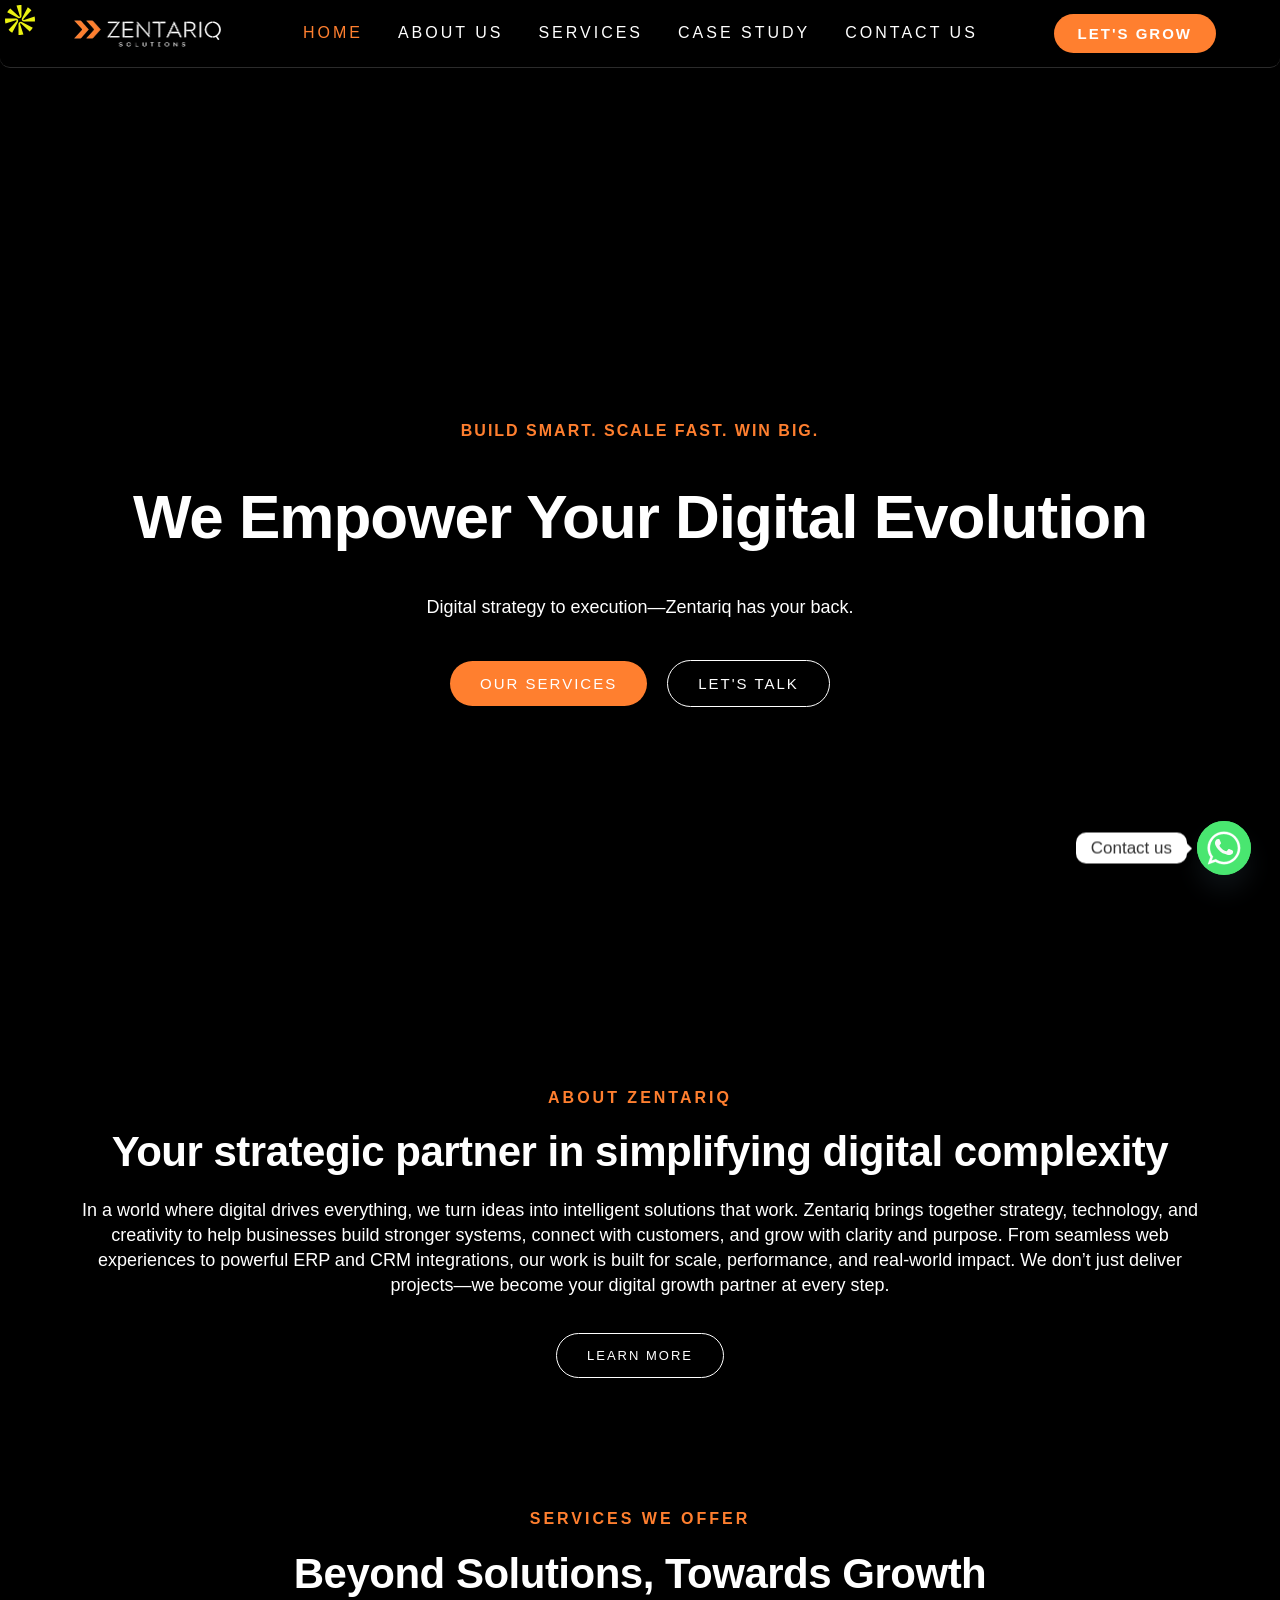
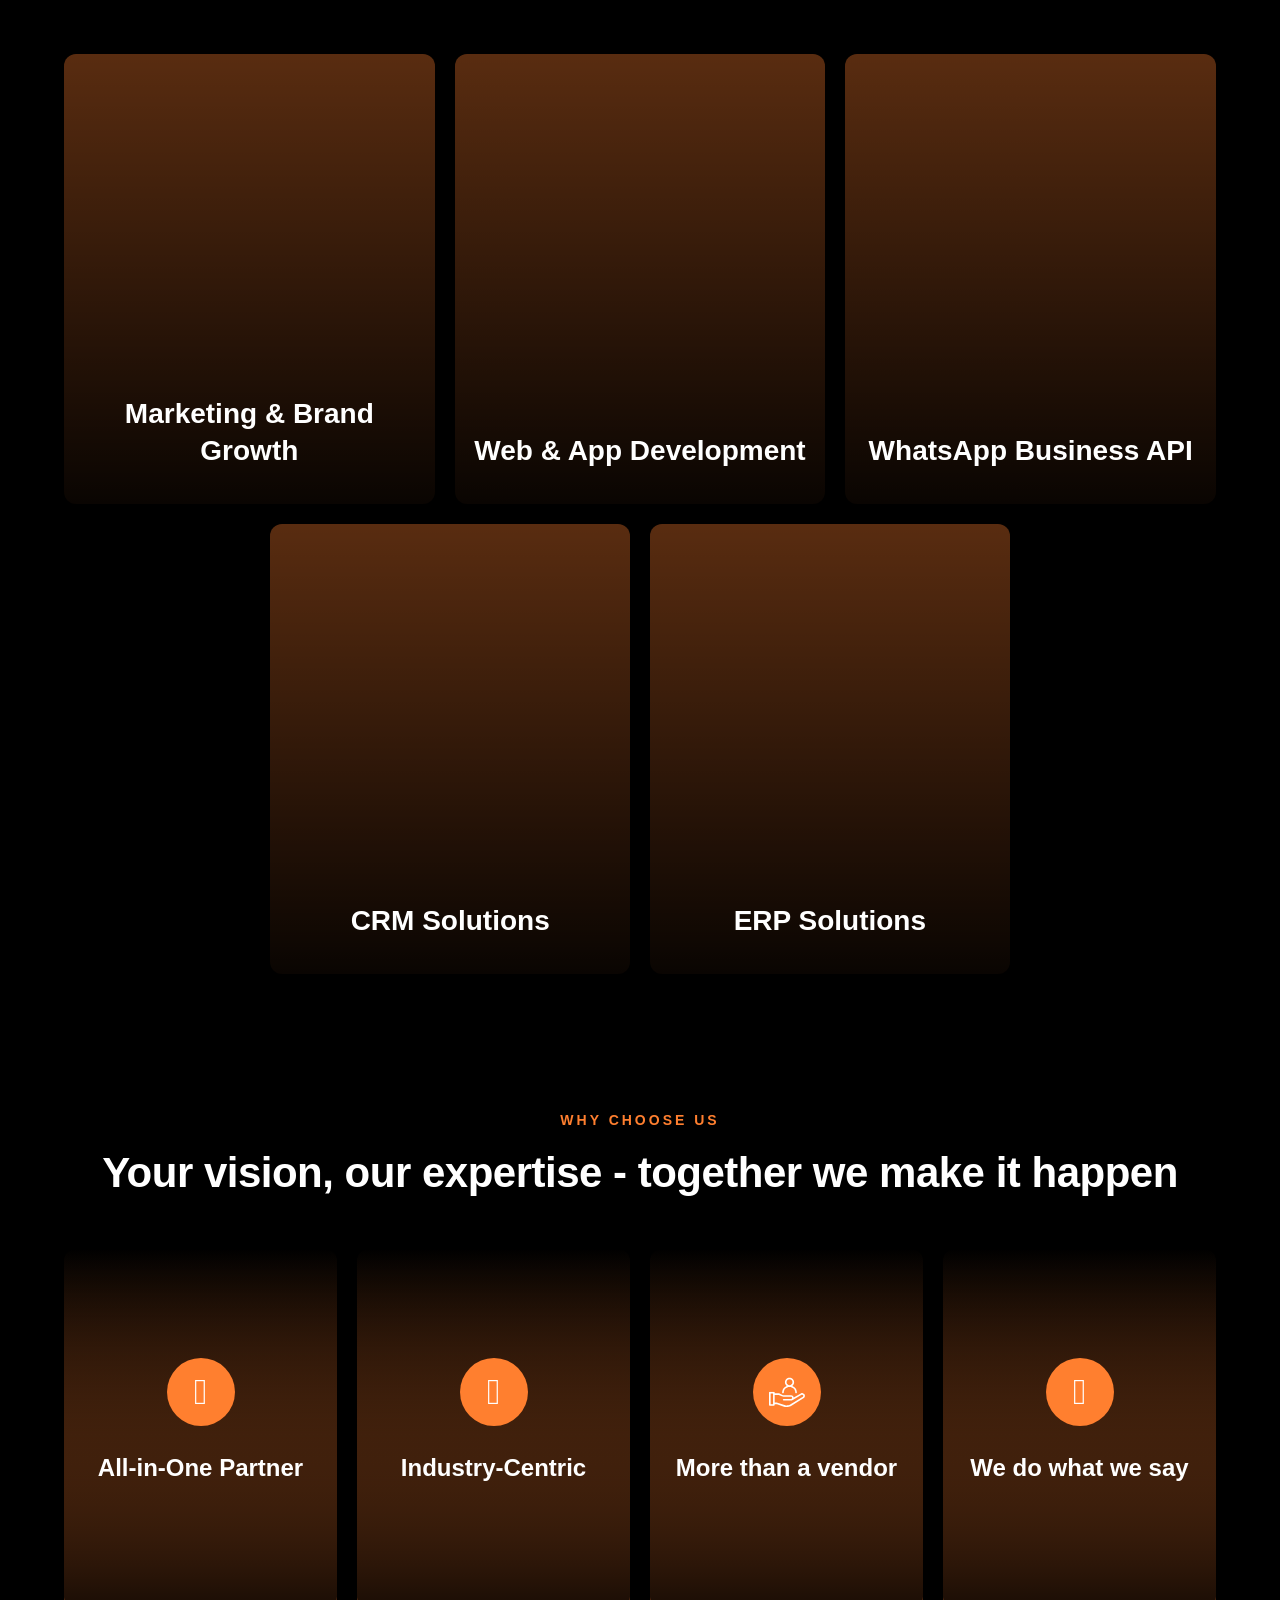
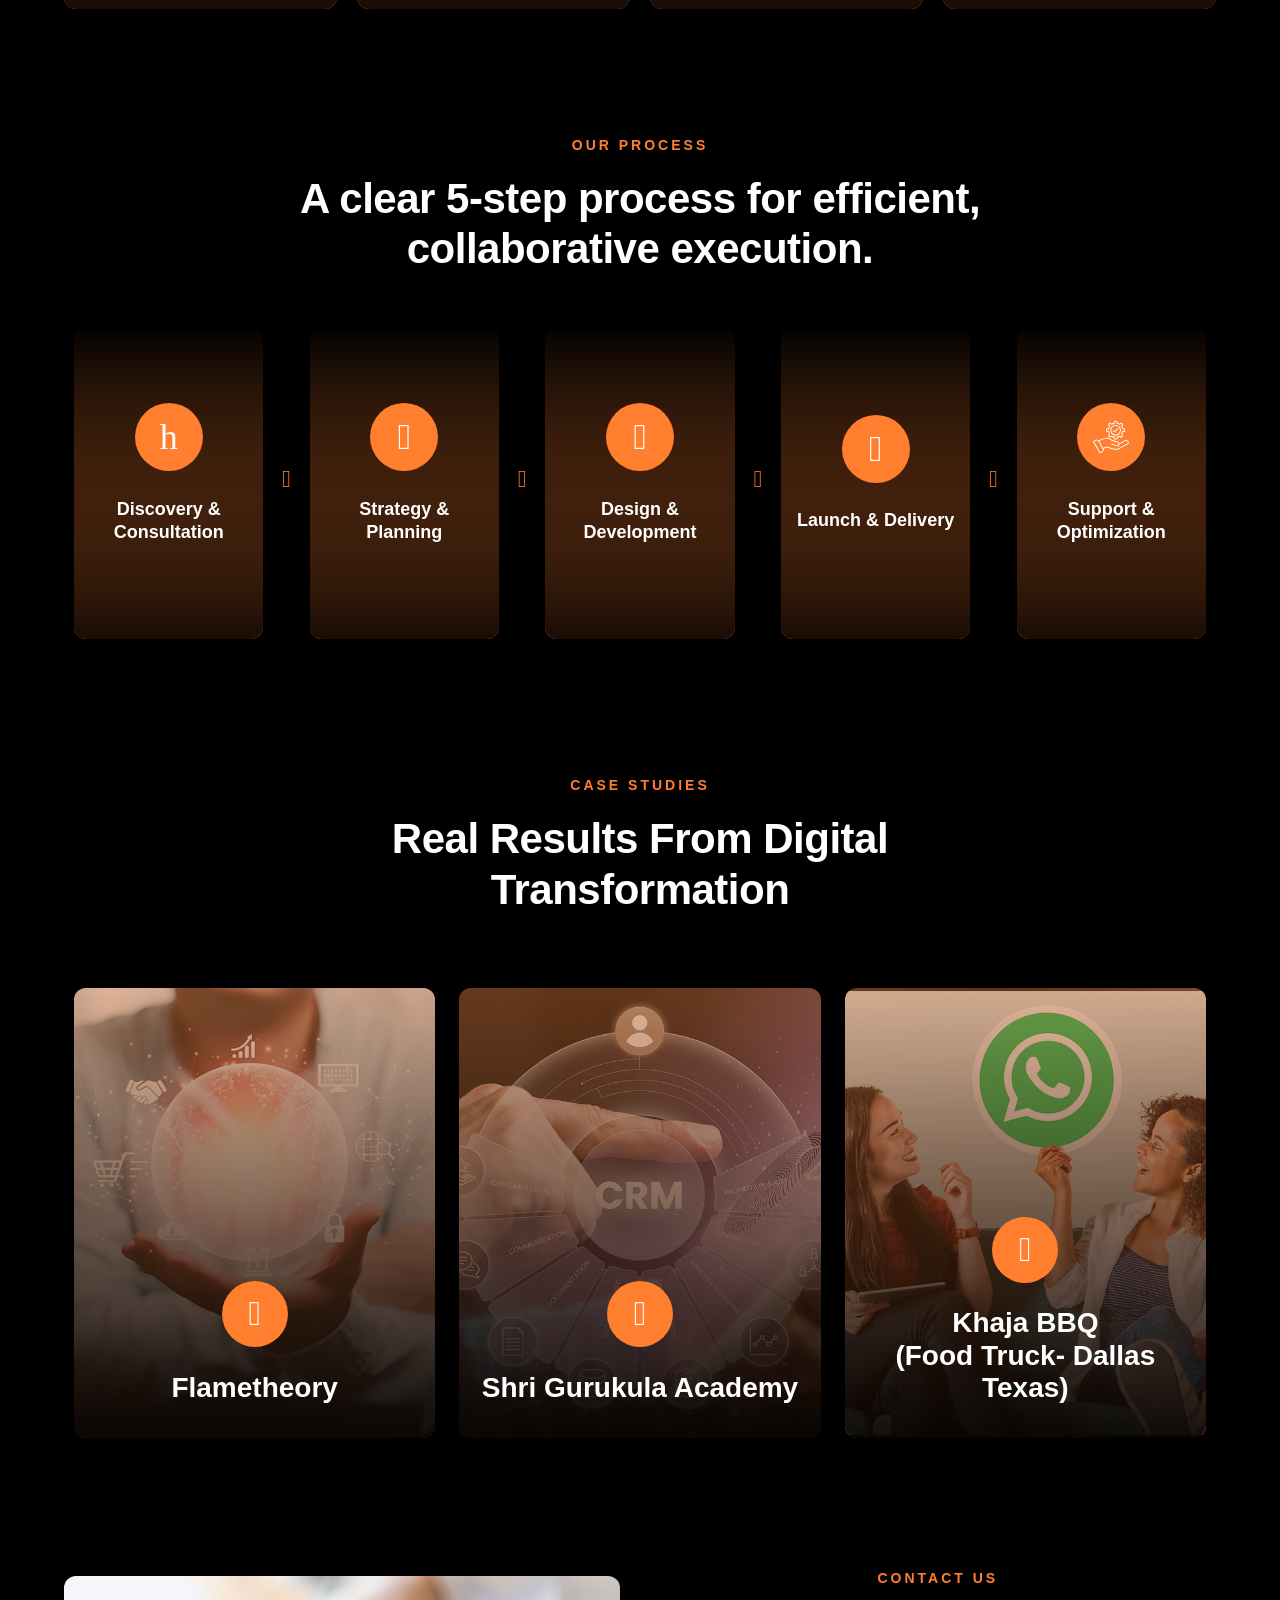
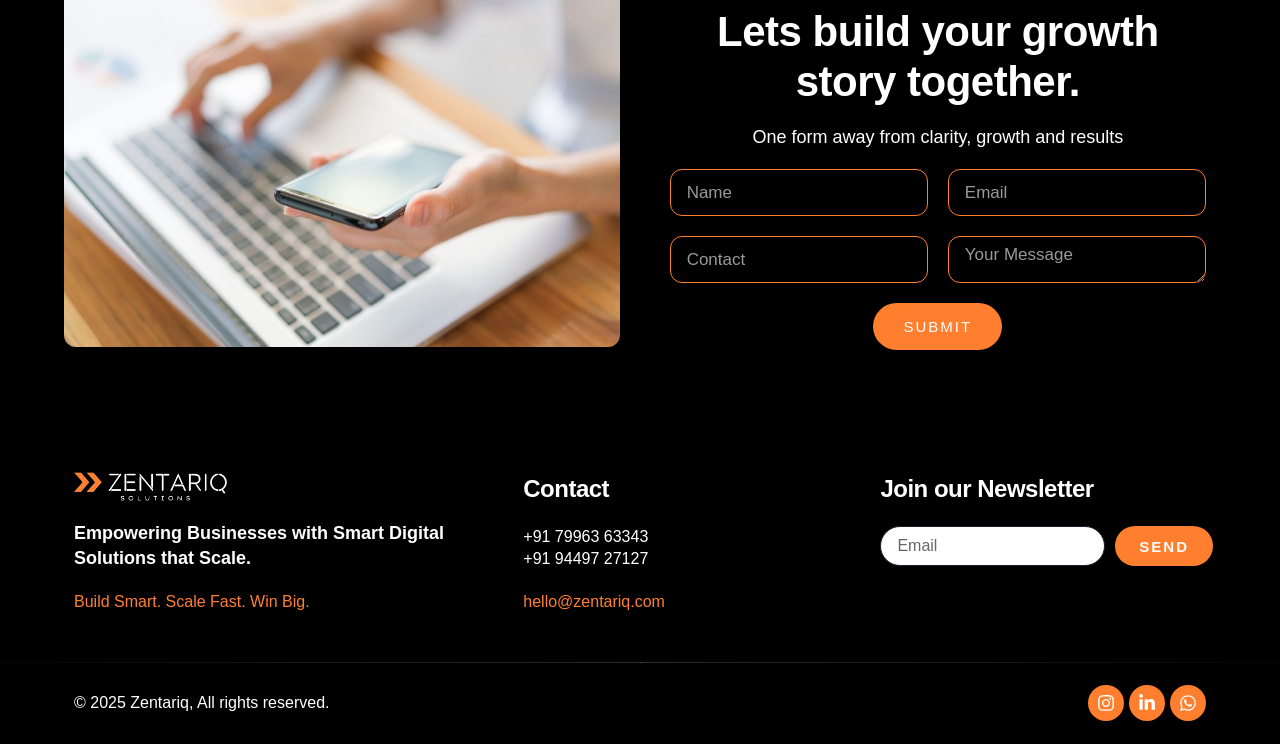
==== index.html @ cde7b5cc "Fix static site so it can actually be deployed The repo held a raw browser "Save Page As" export, no" ====
<!DOCTYPE html>
<html lang="en-US"><head><meta http-equiv="Content-Type" content="text/html; charset=UTF-8">
	
	<meta name="viewport" content="width=device-width, initial-scale=1">
	<link rel="profile" href="https://gmpg.org/xfn/11">
	<meta name="robots" content="index, follow, max-image-preview:large, max-snippet:-1, max-video-preview:-1">
	<style>img:is([sizes="auto" i], [sizes^="auto," i]) { contain-intrinsic-size: 3000px 1500px }</style>
	
	<!-- This site is optimized with the Yoast SEO plugin v25.6 - https://yoast.com/wordpress/plugins/seo/ -->
	<title>Zentariq | CRM, ERP, Marketing &amp; web Development Solutions</title>
	<meta name="description" content="Zentariq delivers smart CRM, ERP, digital marketing, web &amp; mobile app development, &amp; WhatsApp Business solutions to help your business grow.">
	<link rel="canonical" href="https://zentariq.com/">
	<meta property="og:locale" content="en_US">
	<meta property="og:type" content="website">
	<meta property="og:title" content="Zentariq | CRM, ERP, Marketing &amp; web Development Solutions">
	<meta property="og:description" content="Zentariq delivers smart CRM, ERP, digital marketing, web &amp; mobile app development, &amp; WhatsApp Business solutions to help your business grow.">
	<meta property="og:url" content="https://zentariq.com/">
	<meta property="og:site_name" content="Zentariq Solutions">
	<meta property="article:modified_time" content="2025-08-07T04:22:22+00:00">
	<meta property="og:image" content="https://zentariq.com/wp-content/uploads/2025/08/contact-zt.jpg">
	<meta name="twitter:card" content="summary_large_image">
	<script async="" src="./site-files/gtm.js"></script><script type="application/ld+json" class="yoast-schema-graph">{"@context":"https://schema.org","@graph":[{"@type":"WebPage","@id":"https://zentariq.com/","url":"https://zentariq.com/","name":"Zentariq | CRM, ERP, Marketing & web Development Solutions","isPartOf":{"@id":"https://zentariq.com/#website"},"primaryImageOfPage":{"@id":"https://zentariq.com/#primaryimage"},"image":{"@id":"https://zentariq.com/#primaryimage"},"thumbnailUrl":"https://zentariq.com/wp-content/uploads/2025/08/contact-zt.jpg","datePublished":"2025-07-25T12:48:09+00:00","dateModified":"2025-08-07T04:22:22+00:00","description":"Zentariq delivers smart CRM, ERP, digital marketing, web & mobile app development, & WhatsApp Business solutions to help your business grow.","breadcrumb":{"@id":"https://zentariq.com/#breadcrumb"},"inLanguage":"en-US","potentialAction":[{"@type":"ReadAction","target":["https://zentariq.com/"]}]},{"@type":"ImageObject","inLanguage":"en-US","@id":"https://zentariq.com/#primaryimage","url":"https://zentariq.com/wp-content/uploads/2025/08/contact-zt.jpg","contentUrl":"https://zentariq.com/wp-content/uploads/2025/08/contact-zt.jpg","width":1000,"height":667},{"@type":"BreadcrumbList","@id":"https://zentariq.com/#breadcrumb","itemListElement":[{"@type":"ListItem","position":1,"name":"Home"}]},{"@type":"WebSite","@id":"https://zentariq.com/#website","url":"https://zentariq.com/","name":"Zentariq Solutions","description":"We Empower Your Digital Evolution","potentialAction":[{"@type":"SearchAction","target":{"@type":"EntryPoint","urlTemplate":"https://zentariq.com/?s={search_term_string}"},"query-input":{"@type":"PropertyValueSpecification","valueRequired":true,"valueName":"search_term_string"}}],"inLanguage":"en-US"}]}</script>
	<!-- / Yoast SEO plugin. -->


<link rel="dns-prefetch" href="https://www.googletagmanager.com/">


<script>
window._wpemojiSettings = {"baseUrl":"https:\/\/s.w.org\/images\/core\/emoji\/16.0.1\/72x72\/","ext":".png","svgUrl":"https:\/\/s.w.org\/images\/core\/emoji\/16.0.1\/svg\/","svgExt":".svg","source":{"concatemoji":"https:\/\/zentariq.com\/wp-includes\/js\/wp-emoji-release.min.js?ver=6.8.5"}};
/*! This file is auto-generated */
!function(s,n){var o,i,e;function c(e){try{var t={supportTests:e,timestamp:(new Date).valueOf()};sessionStorage.setItem(o,JSON.stringify(t))}catch(e){}}function p(e,t,n){e.clearRect(0,0,e.canvas.width,e.canvas.height),e.fillText(t,0,0);var t=new Uint32Array(e.getImageData(0,0,e.canvas.width,e.canvas.height).data),a=(e.clearRect(0,0,e.canvas.width,e.canvas.height),e.fillText(n,0,0),new Uint32Array(e.getImageData(0,0,e.canvas.width,e.canvas.height).data));return t.every(function(e,t){return e===a[t]})}function u(e,t){e.clearRect(0,0,e.canvas.width,e.canvas.height),e.fillText(t,0,0);for(var n=e.getImageData(16,16,1,1),a=0;a<n.data.length;a++)if(0!==n.data[a])return!1;return!0}function f(e,t,n,a){switch(t){case"flag":return n(e,"\ud83c\udff3\ufe0f\u200d\u26a7\ufe0f","\ud83c\udff3\ufe0f\u200b\u26a7\ufe0f")?!1:!n(e,"\ud83c\udde8\ud83c\uddf6","\ud83c\udde8\u200b\ud83c\uddf6")&&!n(e,"\ud83c\udff4\udb40\udc67\udb40\udc62\udb40\udc65\udb40\udc6e\udb40\udc67\udb40\udc7f","\ud83c\udff4\u200b\udb40\udc67\u200b\udb40\udc62\u200b\udb40\udc65\u200b\udb40\udc6e\u200b\udb40\udc67\u200b\udb40\udc7f");case"emoji":return!a(e,"\ud83e\udedf")}return!1}function g(e,t,n,a){var r="undefined"!=typeof WorkerGlobalScope&&self instanceof WorkerGlobalScope?new OffscreenCanvas(300,150):s.createElement("canvas"),o=r.getContext("2d",{willReadFrequently:!0}),i=(o.textBaseline="top",o.font="600 32px Arial",{});return e.forEach(function(e){i[e]=t(o,e,n,a)}),i}function t(e){var t=s.createElement("script");t.src=e,t.defer=!0,s.head.appendChild(t)}"undefined"!=typeof Promise&&(o="wpEmojiSettingsSupports",i=["flag","emoji"],n.supports={everything:!0,everythingExceptFlag:!0},e=new Promise(function(e){s.addEventListener("DOMContentLoaded",e,{once:!0})}),new Promise(function(t){var n=function(){try{var e=JSON.parse(sessionStorage.getItem(o));if("object"==typeof e&&"number"==typeof e.timestamp&&(new Date).valueOf()<e.timestamp+604800&&"object"==typeof e.supportTests)return e.supportTests}catch(e){}return null}();if(!n){if("undefined"!=typeof Worker&&"undefined"!=typeof OffscreenCanvas&&"undefined"!=typeof URL&&URL.createObjectURL&&"undefined"!=typeof Blob)try{var e="postMessage("+g.toString()+"("+[JSON.stringify(i),f.toString(),p.toString(),u.toString()].join(",")+"));",a=new Blob([e],{type:"text/javascript"}),r=new Worker(URL.createObjectURL(a),{name:"wpTestEmojiSupports"});return void(r.onmessage=function(e){c(n=e.data),r.terminate(),t(n)})}catch(e){}c(n=g(i,f,p,u))}t(n)}).then(function(e){for(var t in e)n.supports[t]=e[t],n.supports.everything=n.supports.everything&&n.supports[t],"flag"!==t&&(n.supports.everythingExceptFlag=n.supports.everythingExceptFlag&&n.supports[t]);n.supports.everythingExceptFlag=n.supports.everythingExceptFlag&&!n.supports.flag,n.DOMReady=!1,n.readyCallback=function(){n.DOMReady=!0}}).then(function(){return e}).then(function(){var e;n.supports.everything||(n.readyCallback(),(e=n.source||{}).concatemoji?t(e.concatemoji):e.wpemoji&&e.twemoji&&(t(e.twemoji),t(e.wpemoji)))}))}((window,document),window._wpemojiSettings);
</script>

<style id="wp-emoji-styles-inline-css">

	img.wp-smiley, img.emoji {
		display: inline !important;
		border: none !important;
		box-shadow: none !important;
		height: 1em !important;
		width: 1em !important;
		margin: 0 0.07em !important;
		vertical-align: -0.1em !important;
		background: none !important;
		padding: 0 !important;
	}
</style>
<style id="global-styles-inline-css">
:root{--wp--preset--aspect-ratio--square: 1;--wp--preset--aspect-ratio--4-3: 4/3;--wp--preset--aspect-ratio--3-4: 3/4;--wp--preset--aspect-ratio--3-2: 3/2;--wp--preset--aspect-ratio--2-3: 2/3;--wp--preset--aspect-ratio--16-9: 16/9;--wp--preset--aspect-ratio--9-16: 9/16;--wp--preset--color--black: #000000;--wp--preset--color--cyan-bluish-gray: #abb8c3;--wp--preset--color--white: #ffffff;--wp--preset--color--pale-pink: #f78da7;--wp--preset--color--vivid-red: #cf2e2e;--wp--preset--color--luminous-vivid-orange: #ff6900;--wp--preset--color--luminous-vivid-amber: #fcb900;--wp--preset--color--light-green-cyan: #7bdcb5;--wp--preset--color--vivid-green-cyan: #00d084;--wp--preset--color--pale-cyan-blue: #8ed1fc;--wp--preset--color--vivid-cyan-blue: #0693e3;--wp--preset--color--vivid-purple: #9b51e0;--wp--preset--gradient--vivid-cyan-blue-to-vivid-purple: linear-gradient(135deg,rgba(6,147,227,1) 0%,rgb(155,81,224) 100%);--wp--preset--gradient--light-green-cyan-to-vivid-green-cyan: linear-gradient(135deg,rgb(122,220,180) 0%,rgb(0,208,130) 100%);--wp--preset--gradient--luminous-vivid-amber-to-luminous-vivid-orange: linear-gradient(135deg,rgba(252,185,0,1) 0%,rgba(255,105,0,1) 100%);--wp--preset--gradient--luminous-vivid-orange-to-vivid-red: linear-gradient(135deg,rgba(255,105,0,1) 0%,rgb(207,46,46) 100%);--wp--preset--gradient--very-light-gray-to-cyan-bluish-gray: linear-gradient(135deg,rgb(238,238,238) 0%,rgb(169,184,195) 100%);--wp--preset--gradient--cool-to-warm-spectrum: linear-gradient(135deg,rgb(74,234,220) 0%,rgb(151,120,209) 20%,rgb(207,42,186) 40%,rgb(238,44,130) 60%,rgb(251,105,98) 80%,rgb(254,248,76) 100%);--wp--preset--gradient--blush-light-purple: linear-gradient(135deg,rgb(255,206,236) 0%,rgb(152,150,240) 100%);--wp--preset--gradient--blush-bordeaux: linear-gradient(135deg,rgb(254,205,165) 0%,rgb(254,45,45) 50%,rgb(107,0,62) 100%);--wp--preset--gradient--luminous-dusk: linear-gradient(135deg,rgb(255,203,112) 0%,rgb(199,81,192) 50%,rgb(65,88,208) 100%);--wp--preset--gradient--pale-ocean: linear-gradient(135deg,rgb(255,245,203) 0%,rgb(182,227,212) 50%,rgb(51,167,181) 100%);--wp--preset--gradient--electric-grass: linear-gradient(135deg,rgb(202,248,128) 0%,rgb(113,206,126) 100%);--wp--preset--gradient--midnight: linear-gradient(135deg,rgb(2,3,129) 0%,rgb(40,116,252) 100%);--wp--preset--font-size--small: 13px;--wp--preset--font-size--medium: 20px;--wp--preset--font-size--large: 36px;--wp--preset--font-size--x-large: 42px;--wp--preset--spacing--20: 0.44rem;--wp--preset--spacing--30: 0.67rem;--wp--preset--spacing--40: 1rem;--wp--preset--spacing--50: 1.5rem;--wp--preset--spacing--60: 2.25rem;--wp--preset--spacing--70: 3.38rem;--wp--preset--spacing--80: 5.06rem;--wp--preset--shadow--natural: 6px 6px 9px rgba(0, 0, 0, 0.2);--wp--preset--shadow--deep: 12px 12px 50px rgba(0, 0, 0, 0.4);--wp--preset--shadow--sharp: 6px 6px 0px rgba(0, 0, 0, 0.2);--wp--preset--shadow--outlined: 6px 6px 0px -3px rgba(255, 255, 255, 1), 6px 6px rgba(0, 0, 0, 1);--wp--preset--shadow--crisp: 6px 6px 0px rgba(0, 0, 0, 1);}:root { --wp--style--global--content-size: 800px;--wp--style--global--wide-size: 1200px; }:where(body) { margin: 0; }.wp-site-blocks > .alignleft { float: left; margin-right: 2em; }.wp-site-blocks > .alignright { float: right; margin-left: 2em; }.wp-site-blocks > .aligncenter { justify-content: center; margin-left: auto; margin-right: auto; }:where(.wp-site-blocks) > * { margin-block-start: 24px; margin-block-end: 0; }:where(.wp-site-blocks) > :first-child { margin-block-start: 0; }:where(.wp-site-blocks) > :last-child { margin-block-end: 0; }:root { --wp--style--block-gap: 24px; }:root :where(.is-layout-flow) > :first-child{margin-block-start: 0;}:root :where(.is-layout-flow) > :last-child{margin-block-end: 0;}:root :where(.is-layout-flow) > *{margin-block-start: 24px;margin-block-end: 0;}:root :where(.is-layout-constrained) > :first-child{margin-block-start: 0;}:root :where(.is-layout-constrained) > :last-child{margin-block-end: 0;}:root :where(.is-layout-constrained) > *{margin-block-start: 24px;margin-block-end: 0;}:root :where(.is-layout-flex){gap: 24px;}:root :where(.is-layout-grid){gap: 24px;}.is-layout-flow > .alignleft{float: left;margin-inline-start: 0;margin-inline-end: 2em;}.is-layout-flow > .alignright{float: right;margin-inline-start: 2em;margin-inline-end: 0;}.is-layout-flow > .aligncenter{margin-left: auto !important;margin-right: auto !important;}.is-layout-constrained > .alignleft{float: left;margin-inline-start: 0;margin-inline-end: 2em;}.is-layout-constrained > .alignright{float: right;margin-inline-start: 2em;margin-inline-end: 0;}.is-layout-constrained > .aligncenter{margin-left: auto !important;margin-right: auto !important;}.is-layout-constrained > :where(:not(.alignleft):not(.alignright):not(.alignfull)){max-width: var(--wp--style--global--content-size);margin-left: auto !important;margin-right: auto !important;}.is-layout-constrained > .alignwide{max-width: var(--wp--style--global--wide-size);}body .is-layout-flex{display: flex;}.is-layout-flex{flex-wrap: wrap;align-items: center;}.is-layout-flex > :is(*, div){margin: 0;}body .is-layout-grid{display: grid;}.is-layout-grid > :is(*, div){margin: 0;}body{padding-top: 0px;padding-right: 0px;padding-bottom: 0px;padding-left: 0px;}a:where(:not(.wp-element-button)){text-decoration: underline;}:root :where(.wp-element-button, .wp-block-button__link){background-color: #32373c;border-width: 0;color: #fff;font-family: inherit;font-size: inherit;line-height: inherit;padding: calc(0.667em + 2px) calc(1.333em + 2px);text-decoration: none;}.has-black-color{color: var(--wp--preset--color--black) !important;}.has-cyan-bluish-gray-color{color: var(--wp--preset--color--cyan-bluish-gray) !important;}.has-white-color{color: var(--wp--preset--color--white) !important;}.has-pale-pink-color{color: var(--wp--preset--color--pale-pink) !important;}.has-vivid-red-color{color: var(--wp--preset--color--vivid-red) !important;}.has-luminous-vivid-orange-color{color: var(--wp--preset--color--luminous-vivid-orange) !important;}.has-luminous-vivid-amber-color{color: var(--wp--preset--color--luminous-vivid-amber) !important;}.has-light-green-cyan-color{color: var(--wp--preset--color--light-green-cyan) !important;}.has-vivid-green-cyan-color{color: var(--wp--preset--color--vivid-green-cyan) !important;}.has-pale-cyan-blue-color{color: var(--wp--preset--color--pale-cyan-blue) !important;}.has-vivid-cyan-blue-color{color: var(--wp--preset--color--vivid-cyan-blue) !important;}.has-vivid-purple-color{color: var(--wp--preset--color--vivid-purple) !important;}.has-black-background-color{background-color: var(--wp--preset--color--black) !important;}.has-cyan-bluish-gray-background-color{background-color: var(--wp--preset--color--cyan-bluish-gray) !important;}.has-white-background-color{background-color: var(--wp--preset--color--white) !important;}.has-pale-pink-background-color{background-color: var(--wp--preset--color--pale-pink) !important;}.has-vivid-red-background-color{background-color: var(--wp--preset--color--vivid-red) !important;}.has-luminous-vivid-orange-background-color{background-color: var(--wp--preset--color--luminous-vivid-orange) !important;}.has-luminous-vivid-amber-background-color{background-color: var(--wp--preset--color--luminous-vivid-amber) !important;}.has-light-green-cyan-background-color{background-color: var(--wp--preset--color--light-green-cyan) !important;}.has-vivid-green-cyan-background-color{background-color: var(--wp--preset--color--vivid-green-cyan) !important;}.has-pale-cyan-blue-background-color{background-color: var(--wp--preset--color--pale-cyan-blue) !important;}.has-vivid-cyan-blue-background-color{background-color: var(--wp--preset--color--vivid-cyan-blue) !important;}.has-vivid-purple-background-color{background-color: var(--wp--preset--color--vivid-purple) !important;}.has-black-border-color{border-color: var(--wp--preset--color--black) !important;}.has-cyan-bluish-gray-border-color{border-color: var(--wp--preset--color--cyan-bluish-gray) !important;}.has-white-border-color{border-color: var(--wp--preset--color--white) !important;}.has-pale-pink-border-color{border-color: var(--wp--preset--color--pale-pink) !important;}.has-vivid-red-border-color{border-color: var(--wp--preset--color--vivid-red) !important;}.has-luminous-vivid-orange-border-color{border-color: var(--wp--preset--color--luminous-vivid-orange) !important;}.has-luminous-vivid-amber-border-color{border-color: var(--wp--preset--color--luminous-vivid-amber) !important;}.has-light-green-cyan-border-color{border-color: var(--wp--preset--color--light-green-cyan) !important;}.has-vivid-green-cyan-border-color{border-color: var(--wp--preset--color--vivid-green-cyan) !important;}.has-pale-cyan-blue-border-color{border-color: var(--wp--preset--color--pale-cyan-blue) !important;}.has-vivid-cyan-blue-border-color{border-color: var(--wp--preset--color--vivid-cyan-blue) !important;}.has-vivid-purple-border-color{border-color: var(--wp--preset--color--vivid-purple) !important;}.has-vivid-cyan-blue-to-vivid-purple-gradient-background{background: var(--wp--preset--gradient--vivid-cyan-blue-to-vivid-purple) !important;}.has-light-green-cyan-to-vivid-green-cyan-gradient-background{background: var(--wp--preset--gradient--light-green-cyan-to-vivid-green-cyan) !important;}.has-luminous-vivid-amber-to-luminous-vivid-orange-gradient-background{background: var(--wp--preset--gradient--luminous-vivid-amber-to-luminous-vivid-orange) !important;}.has-luminous-vivid-orange-to-vivid-red-gradient-background{background: var(--wp--preset--gradient--luminous-vivid-orange-to-vivid-red) !important;}.has-very-light-gray-to-cyan-bluish-gray-gradient-background{background: var(--wp--preset--gradient--very-light-gray-to-cyan-bluish-gray) !important;}.has-cool-to-warm-spectrum-gradient-background{background: var(--wp--preset--gradient--cool-to-warm-spectrum) !important;}.has-blush-light-purple-gradient-background{background: var(--wp--preset--gradient--blush-light-purple) !important;}.has-blush-bordeaux-gradient-background{background: var(--wp--preset--gradient--blush-bordeaux) !important;}.has-luminous-dusk-gradient-background{background: var(--wp--preset--gradient--luminous-dusk) !important;}.has-pale-ocean-gradient-background{background: var(--wp--preset--gradient--pale-ocean) !important;}.has-electric-grass-gradient-background{background: var(--wp--preset--gradient--electric-grass) !important;}.has-midnight-gradient-background{background: var(--wp--preset--gradient--midnight) !important;}.has-small-font-size{font-size: var(--wp--preset--font-size--small) !important;}.has-medium-font-size{font-size: var(--wp--preset--font-size--medium) !important;}.has-large-font-size{font-size: var(--wp--preset--font-size--large) !important;}.has-x-large-font-size{font-size: var(--wp--preset--font-size--x-large) !important;}
:root :where(.wp-block-pullquote){font-size: 1.5em;line-height: 1.6;}
</style>
<link rel="stylesheet" id="hello-elementor-css" href="./site-files/reset.css" media="all">
<link rel="stylesheet" id="hello-elementor-theme-style-css" href="./site-files/theme.css" media="all">
<link rel="stylesheet" id="hello-elementor-header-footer-css" href="./site-files/header-footer.css" media="all">
<link rel="stylesheet" id="elementor-frontend-css" href="./site-files/frontend.min.css" media="all">
<link rel="stylesheet" id="elementor-post-1576-css" href="./site-files/post-1576.css" media="all">
<link rel="stylesheet" id="widget-image-css" href="./site-files/widget-image.min.css" media="all">
<link rel="stylesheet" id="widget-nav-menu-css" href="./site-files/widget-nav-menu.min.css" media="all">
<link rel="stylesheet" id="e-sticky-css" href="./site-files/sticky.min.css" media="all">
<link rel="stylesheet" id="e-motion-fx-css" href="./site-files/motion-fx.min.css" media="all">
<link rel="stylesheet" id="widget-heading-css" href="./site-files/widget-heading.min.css" media="all">
<link rel="stylesheet" id="widget-icon-list-css" href="./site-files/widget-icon-list.min.css" media="all">
<link rel="stylesheet" id="widget-form-css" href="./site-files/widget-form.min.css" media="all">
<link rel="stylesheet" id="widget-divider-css" href="./site-files/widget-divider.min.css" media="all">
<link rel="stylesheet" id="e-animation-pop-css" href="./site-files/e-animation-pop.min.css" media="all">
<link rel="stylesheet" id="widget-social-icons-css" href="./site-files/widget-social-icons.min.css" media="all">
<link rel="stylesheet" id="e-apple-webkit-css" href="./site-files/apple-webkit.min.css" media="all">
<link rel="stylesheet" id="e-animation-fadeInUp-css" href="./site-files/fadeInUp.min.css" media="all">
<link rel="stylesheet" id="e-popup-css" href="./site-files/popup.min.css" media="all">
<link rel="stylesheet" id="e-animation-fadeInDown-css" href="./site-files/fadeInDown.min.css" media="all">
<link rel="stylesheet" id="e-animation-fadeIn-css" href="./site-files/fadeIn.min.css" media="all">
<link rel="stylesheet" id="widget-flip-box-css" href="./site-files/widget-flip-box.min.css" media="all">
<link rel="stylesheet" id="widget-posts-css" href="./site-files/widget-posts.min.css" media="all">
<link rel="stylesheet" id="elementor-post-1600-css" href="./site-files/post-1600.css" media="all">
<link rel="stylesheet" id="elementor-post-1580-css" href="./site-files/post-1580.css" media="all">
<link rel="stylesheet" id="elementor-post-1588-css" href="./site-files/post-1588.css" media="all">
<link rel="stylesheet" id="elementor-post-2196-css" href="./site-files/post-2196.css" media="all">
<link rel="stylesheet" id="elementor-post-2193-css" href="./site-files/post-2193.css" media="all">
<link rel="stylesheet" id="elementor-post-2189-css" href="./site-files/post-2189.css" media="all">
<link rel="stylesheet" id="elementor-post-2185-css" href="./site-files/post-2185.css" media="all">
<link rel="stylesheet" id="elementor-post-2179-css" href="./site-files/post-2179.css" media="all">
<link rel="stylesheet" id="elementor-post-2139-css" href="./site-files/post-2139.css" media="all">
<link rel="stylesheet" id="chaty-front-css-css" href="./site-files/chaty-front.min.css" media="all">
<link rel="stylesheet" id="ekit-widget-styles-css" href="./site-files/widget-styles.css" media="all">
<link rel="stylesheet" id="ekit-responsive-css" href="./site-files/responsive.css" media="all">
<link rel="stylesheet" id="elementor-gf-local-outfit-css" href="./site-files/outfit.css" media="all">
<link rel="stylesheet" id="elementor-gf-local-inter-css" href="./site-files/inter.css" media="all">
<link rel="stylesheet" id="elementor-gf-local-jost-css" href="./site-files/jost.css" media="all">
<link rel="stylesheet" id="elementor-icons-ekiticons-css" href="./site-files/ekiticons.css" media="all">
<link rel="stylesheet" id="elementor-icons-skb_cife-elegant-icon-css" href="./site-files/elegant.css" media="all">
<link rel="stylesheet" id="elementor-icons-skb_cife-linearicons-icon-css" href="./site-files/linearicons.css" media="all">
<link rel="stylesheet" id="elementor-icons-skb_cife-themify-icon-css" href="./site-files/themify.css" media="all">
<script src="./site-files/jquery.min.js" id="jquery-core-js"></script>
<script src="./site-files/jquery-migrate.min.js" id="jquery-migrate-js"></script>

<!-- Google tag (gtag.js) snippet added by Site Kit -->
<!-- Google Analytics snippet added by Site Kit -->
<script src="./site-files/js" id="google_gtagjs-js" async=""></script>
<script id="google_gtagjs-js-after">
window.dataLayer = window.dataLayer || [];function gtag(){dataLayer.push(arguments);}
gtag("set","linker",{"domains":["zentariq.com"]});
gtag("js", new Date());
gtag("set", "developer_id.dZTNiMT", true);
gtag("config", "GT-P35F8PZR");
 window._googlesitekit = window._googlesitekit || {}; window._googlesitekit.throttledEvents = []; window._googlesitekit.gtagEvent = (name, data) => { var key = JSON.stringify( { name, data } ); if ( !! window._googlesitekit.throttledEvents[ key ] ) { return; } window._googlesitekit.throttledEvents[ key ] = true; setTimeout( () => { delete window._googlesitekit.throttledEvents[ key ]; }, 5 ); gtag( "event", name, { ...data, event_source: "site-kit" } ); };
</script>

<meta name="generator" content="WordPress 6.8.5">



<meta name="generator" content="Site Kit by Google 1.159.0"><meta name="google-site-verification" content="LaMfm_TeB0wKsRcdhyan6hBzDQ5TVSC4xfFWJrmD_4k"><meta name="generator" content="Elementor 3.33.4; features: e_font_icon_svg, additional_custom_breakpoints; settings: css_print_method-external, google_font-enabled, font_display-auto">
			<style>
				.e-con.e-parent:nth-of-type(n+4):not(.e-lazyloaded):not(.e-no-lazyload),
				.e-con.e-parent:nth-of-type(n+4):not(.e-lazyloaded):not(.e-no-lazyload) * {
					background-image: none !important;
				}
				@media screen and (max-height: 1024px) {
					.e-con.e-parent:nth-of-type(n+3):not(.e-lazyloaded):not(.e-no-lazyload),
					.e-con.e-parent:nth-of-type(n+3):not(.e-lazyloaded):not(.e-no-lazyload) * {
						background-image: none !important;
					}
				}
				@media screen and (max-height: 640px) {
					.e-con.e-parent:nth-of-type(n+2):not(.e-lazyloaded):not(.e-no-lazyload),
					.e-con.e-parent:nth-of-type(n+2):not(.e-lazyloaded):not(.e-no-lazyload) * {
						background-image: none !important;
					}
				}
			</style>
			
<!-- Google Tag Manager snippet added by Site Kit -->
<script>
			( function( w, d, s, l, i ) {
				w[l] = w[l] || [];
				w[l].push( {'gtm.start': new Date().getTime(), event: 'gtm.js'} );
				var f = d.getElementsByTagName( s )[0],
					j = d.createElement( s ), dl = l != 'dataLayer' ? '&l=' + l : '';
				j.async = true;
				j.src = 'https://www.googletagmanager.com/gtm.js?id=' + i + dl;
				f.parentNode.insertBefore( j, f );
			} )( window, document, 'script', 'dataLayer', 'GTM-PCRTR2G6' );
			
</script>

<!-- End Google Tag Manager snippet added by Site Kit -->



<meta name="msapplication-TileImage" content="https://zentariq.com/wp-content/uploads/2025/07/cropped-zentariq-favicon-270x270.png">
<style id="custom-chaty-css">#chaty-widget-0 .Whatsapp-channel .color-element{ fill: #49E670; color: #49E670;}#chaty-widget-0 .channel-icon-Whatsapp .color-element{ fill: #49E670; color: #49E670;}#chaty-widget-0 .Whatsapp-channel .chaty-custom-icon { background-color: #49E670; }#chaty-widget-0 .Whatsapp-channel .chaty-svg { background-color: #49E670;}#chaty-widget-0 .channel-icon-Whatsapp .chaty-svg { background-color: #49E670;}#chaty-widget-0 .chaty-channel-list .chaty-channel {width: 54px; height: 54px; }#chaty-widget-0 .chaty-channel-list .chaty-channel > a {width: 54px; height: 54px; }#chaty-widget-0 .chaty-channel-list .chaty-channel > a .chaty-custom-icon {display:block; width: 54px; height: 54px; line-height: 54px; font-size: 27px; }#chaty-widget-0 .chaty-channel-list .chaty-channel button {width: 54px; height: 54px; margin: 0; padding:0; outline: none; border-radius: 50%;}#chaty-widget-0 .chaty-channel-list .chaty-channel .chaty-svg {width: 54px; height: 54px; }#chaty-widget-0 .chaty-channel-list .chaty-channel .chaty-svg img {width: 54px; height: 54px; }#chaty-widget-0 .chaty-channel-list .chaty-channel span.chaty-icon {width: 54px; height: 54px; }#chaty-widget-0 .chaty-channel-list .chaty-channel a {width: 54px; height: 54px; }#chaty-widget-0 .chaty-channel-list .chaty-channel .chaty-svg .chaty-custom-channel-icon {width: 54px; height: 54px; line-height: 54px; display: block; font-size:27px; }#chaty-widget-0 .chaty-i-trigger .chaty-cta-button {background-color: #A886CD; }#chaty-widget-0 .chaty-i-trigger .chaty-cta-button button {background-color: #A886CD; }#chaty-widget-0 .chaty-i-trigger .chaty-channel {width: 54px; height: 54px; }#chaty-widget-0 .chaty-i-trigger .chaty-channel > a {width: 54px; height: 54px; }#chaty-widget-0 .chaty-i-trigger .chaty-channel > a .chaty-custom-icon {display:block; width: 54px; height: 54px; line-height: 54px; font-size: 27px; }#chaty-widget-0 .chaty-i-trigger .chaty-channel button {width: 54px; height: 54px; margin: 0; padding:0; outline: none; border-radius: 50%;}#chaty-widget-0 .chaty-i-trigger .chaty-channel .chaty-svg {width: 54px; height: 54px; }#chaty-widget-0 .chaty-i-trigger .chaty-channel .chaty-svg img {width: 54px; height: 54px; }#chaty-widget-0 .chaty-i-trigger .chaty-channel span.chaty-icon {width: 54px; height: 54px; }#chaty-widget-0 .chaty-i-trigger .chaty-channel a {width: 54px; height: 54px; }#chaty-widget-0 .chaty-i-trigger .chaty-channel .chaty-svg .chaty-custom-channel-icon {width: 54px; height: 54px; line-height: 54px; display: block; font-size:27px; }#chaty-widget-0 .chaty-i-trigger .ch-pending-msg {background-color: #dd0000; color: #ffffff; }#chaty-widget-0 .chaty-i-trigger .chaty-channel .chaty-svg .widget-fa-icon {line-height: 54px; font-size:27px; }#chaty-widget-0 .chaty-channel-list {height: 62px; }#chaty-widget-0 .chaty-channel-list {width: 62px; }#chaty-widget-0 .chaty-open .chaty-channel-list .chaty-channel:nth-child(1) {-webkit-transform: translateY(-62px); transform: translateY(-62px);}#chaty-widget-0 .chaty-open.above-chaty.has-chatway .chaty-channel-list .chaty-channel:nth-child(1) {-webkit-transform: translateY(-124px); transform: translateY(-124px);}#chaty-widget-0 .chaty-open .chaty-channel-list .chaty-channel:nth-child(2) {-webkit-transform: translateY(-0px); transform: translateY(-0px);}#chaty-widget-0 .chaty-open.above-chaty.has-chatway .chaty-channel-list .chaty-channel:nth-child(2) {-webkit-transform: translateY(-62px); transform: translateY(-62px);}#chaty-widget-0 .chaty-open .chaty-channel-list .chaty-channel:nth-child(1) {-webkit-transform: translateY(-62px); transform: translateY(-62px);}#chaty-widget-0 .chaty-open .chaty-channel-list .chaty-channel:nth-child(2) {-webkit-transform: translateY(-0px); transform: translateY(-0px);}#chaty-widget-0 .chaty-widget {bottom: 25px}#chaty-widget-0 .chaty-widget {right: 25px; left:auto;}.chaty-outer-forms.pos-right.chaty-form-0 {right: 25px; left:auto;}.chaty-outer-forms.active.chaty-form-0 {-webkit-transform: translateY(-94px); transform: translateY(-94px)} #chaty-widget-0.chaty:not(.form-open) .chaty-widget.chaty-open + .chaty-chat-view {-webkit-transform: translateY(-94px); transform: translateY(-94px)} #chaty-widget-0 .chaty-tooltip:after {background-color: #ffffff; color: #333333}#chaty-widget-0 .chaty-tooltip.pos-top:before {border-top-color: #ffffff; }#chaty-widget-0 .chaty-tooltip.pos-left:before {border-left-color: #ffffff; }#chaty-widget-0 .chaty-tooltip.pos-right:before {border-right-color: #ffffff;}#chaty-widget-0 .on-hover-text {background-color: #ffffff; color: #333333}#chaty-widget-0 .chaty-tooltip.pos-top .on-hover-text:before {border-top-color: #ffffff; }#chaty-widget-0 .chaty-tooltip.pos-left .on-hover-text:before {border-left-color: #ffffff; }#chaty-widget-0 .chaty-tooltip.pos-right .on-hover-text:before {border-right-color: #ffffff;}.chaty-outer-forms.chaty-form-0 .chaty-agent-body {max-height: calc(100vh - 220px); overflow-y: auto; } #chaty-form-0-chaty-chat-view .chaty-view-header {background-color: ;}#chaty-form-0-chaty-chat-view .chaty-view-header {color: ;}#chaty-form-0-chaty-chat-view .chaty-view-header svg {fill : ;}.chaty-outer-forms.chaty-contact-form-box.chaty-form-0 .chaty-contact-inputs {max-height: calc(100vh - 230px); overflow-y: auto; } #chaty-form-0-Whatsapp .chaty-whatsapp-body { max-height: calc(100vh - NaNpx); overflow-y: auto; }#chaty-widget-0, #chaty-widget-0 .chaty-tooltip:after {font-family: -apple-system,BlinkMacSystemFont,Segoe UI,Roboto,Oxygen-Sans,Ubuntu,Cantarell,Helvetica Neue,sans-serif}</style><style id="custom-advance-chaty-css"></style><link href="chrome-extension://alhgpfoeiimagjlnfekdhkjlkiomcapa/js/css/inject.css" rel="stylesheet" type="text/css" data-apio="true"><link data-apio="true" rel="stylesheet" type="text/css" href="chrome-extension://alhgpfoeiimagjlnfekdhkjlkiomcapa/js/css/a_chrome-extension_inject_global_module_scss.css"><link data-apio="true" rel="stylesheet" type="text/css" href="chrome-extension://alhgpfoeiimagjlnfekdhkjlkiomcapa/js/css/a_chrome-extension_inject_core_components_OpenPopupButton_tsx.css"></head>
<body class="home wp-singular page-template page-template-elementor_header_footer page page-id-1600 wp-embed-responsive wp-theme-hello-elementor hello-elementor-default elementor-default elementor-template-full-width elementor-kit-1576 elementor-page elementor-page-1600 e--ua-blink e--ua-chrome e--ua-mac e--ua-webkit cht-in-desktop cht-landscape" data-elementor-device-mode="desktop">

		<!-- Google Tag Manager (noscript) snippet added by Site Kit -->
		<noscript>
			<iframe src="https://www.googletagmanager.com/ns.html?id=GTM-PCRTR2G6" height="0" width="0" style="display:none;visibility:hidden"></iframe>
		</noscript>
		<!-- End Google Tag Manager (noscript) snippet added by Site Kit -->
		
<a class="skip-link screen-reader-text" href="https://zentariq.com/#content">Skip to content</a>

		<div class="zp-open-popup-button"><div class="zp apolloio-css-vars-reset x_lAIzV x_ktWFc" dir="ltr"><div class="x_R61yl zp-14-0-2-zp-fixed"><img alt="Apollo.io" src="[data-uri]" class="x_kJtSQ"></div></div></div><div data-elementor-type="header" data-elementor-id="1580" class="elementor elementor-1580 elementor-location-header elementor-motion-effects-parent" data-elementor-post-type="elementor_library">
			<div class="elementor-element elementor-element-626a60c7 e-con-full e-flex e-con e-parent elementor-motion-effects-element elementor-motion-effects-element-type-background elementor-sticky elementor-sticky--effects e-lazyloaded elementor-sticky--active elementor-section--handles-inside" data-id="626a60c7" data-element_type="container" data-settings="{&quot;background_background&quot;:&quot;classic&quot;,&quot;background_motion_fx_motion_fx_scrolling&quot;:&quot;yes&quot;,&quot;background_motion_fx_opacity_effect&quot;:&quot;yes&quot;,&quot;background_motion_fx_opacity_range&quot;:{&quot;unit&quot;:&quot;%&quot;,&quot;size&quot;:&quot;&quot;,&quot;sizes&quot;:{&quot;start&quot;:100,&quot;end&quot;:100}},&quot;sticky&quot;:&quot;top&quot;,&quot;background_motion_fx_opacity_direction&quot;:&quot;out-in&quot;,&quot;background_motion_fx_opacity_level&quot;:{&quot;unit&quot;:&quot;px&quot;,&quot;size&quot;:10,&quot;sizes&quot;:[]},&quot;background_motion_fx_devices&quot;:[&quot;desktop&quot;,&quot;tablet&quot;,&quot;mobile&quot;],&quot;sticky_on&quot;:[&quot;desktop&quot;,&quot;tablet&quot;,&quot;mobile&quot;],&quot;sticky_offset&quot;:0,&quot;sticky_effects_offset&quot;:0,&quot;sticky_anchor_link_offset&quot;:0}" style="--e-transform-transition-duration: 100ms; position: fixed; width: 1470px; margin-top: 0px; margin-bottom: 0px; top: 0px;"><div class="elementor-motion-effects-container"><div class="elementor-motion-effects-layer" style="width: 100%; height: 100%; opacity: 0; will-change: opacity;"></div></div>
		<div class="elementor-element elementor-element-7369ca2f e-con-full e-flex e-con e-child" data-id="7369ca2f" data-element_type="container" data-settings="{&quot;background_background&quot;:&quot;classic&quot;}">
		<div class="elementor-element elementor-element-7ac80f76 e-con-full e-flex e-con e-child" data-id="7ac80f76" data-element_type="container">
				<div class="elementor-element elementor-element-404c8a48 elementor-widget elementor-widget-image" data-id="404c8a48" data-element_type="widget" data-widget_type="image.default">
				<div class="elementor-widget-container">
																<a href="https://zentariq.com/">
							<img width="295" height="54" src="./site-files/zentariq-logo.png" class="attachment-full size-full wp-image-1655" alt="">								</a>
															</div>
				</div>
				</div>
		<div class="elementor-element elementor-element-4d245085 e-con-full e-flex e-con e-child" data-id="4d245085" data-element_type="container">
				<div class="elementor-element elementor-element-2d90944d elementor-nav-menu--stretch elementor-nav-menu--dropdown-tablet elementor-nav-menu__text-align-aside elementor-nav-menu--toggle elementor-nav-menu--burger elementor-widget elementor-widget-nav-menu" data-id="2d90944d" data-element_type="widget" data-settings="{&quot;submenu_icon&quot;:{&quot;value&quot;:&quot;&lt;svg class=\&quot;e-font-icon-svg e-fas-angle-down\&quot; viewBox=\&quot;0 0 320 512\&quot; xmlns=\&quot;http:\/\/www.w3.org\/2000\/svg\&quot;&gt;&lt;path d=\&quot;M143 352.3L7 216.3c-9.4-9.4-9.4-24.6 0-33.9l22.6-22.6c9.4-9.4 24.6-9.4 33.9 0l96.4 96.4 96.4-96.4c9.4-9.4 24.6-9.4 33.9 0l22.6 22.6c9.4 9.4 9.4 24.6 0 33.9l-136 136c-9.2 9.4-24.4 9.4-33.8 0z\&quot;&gt;&lt;\/path&gt;&lt;\/svg&gt;&quot;,&quot;library&quot;:&quot;fa-solid&quot;},&quot;full_width&quot;:&quot;stretch&quot;,&quot;layout&quot;:&quot;horizontal&quot;,&quot;toggle&quot;:&quot;burger&quot;}" data-widget_type="nav-menu.default">
				<div class="elementor-widget-container">
								<nav aria-label="Menu" class="elementor-nav-menu--main elementor-nav-menu__container elementor-nav-menu--layout-horizontal e--pointer-none">
				<ul id="menu-1-2d90944d" class="elementor-nav-menu" data-smartmenus-id="17769444444839387"><li class="menu-item menu-item-type-post_type menu-item-object-page menu-item-home current-menu-item page_item page-item-1600 current_page_item menu-item-1666"><a href="https://zentariq.com/" aria-current="page" class="elementor-item elementor-item-active">Home</a></li>
<li class="menu-item menu-item-type-post_type menu-item-object-page menu-item-1664"><a href="https://zentariq.com/about/" class="elementor-item">About Us</a></li>
<li class="menu-item menu-item-type-post_type menu-item-object-page menu-item-1667"><a href="https://zentariq.com/services/" class="elementor-item">Services</a></li>
<li class="menu-item menu-item-type-post_type menu-item-object-page menu-item-2504"><a href="#case-study" class="elementor-item">Case Study</a></li>
<li class="menu-item menu-item-type-post_type menu-item-object-page menu-item-1665"><a href="https://zentariq.com/contact/" class="elementor-item">Contact Us</a></li>
</ul>			</nav>
					<div class="elementor-menu-toggle" role="button" tabindex="0" aria-label="Menu Toggle" aria-expanded="false" style="">
			<i aria-hidden="true" role="presentation" class="elementor-menu-toggle__icon--open icon icon-burger-menu"></i><i aria-hidden="true" role="presentation" class="elementor-menu-toggle__icon--close  ti-close"></i>		</div>
					<nav class="elementor-nav-menu--dropdown elementor-nav-menu__container" aria-hidden="true" style="top: 34.8984px; width: 1470px; left: 0px; --menu-height: 0;">
				<ul id="menu-2-2d90944d" class="elementor-nav-menu" data-smartmenus-id="17769444444840212"><li class="menu-item menu-item-type-post_type menu-item-object-page menu-item-home current-menu-item page_item page-item-1600 current_page_item menu-item-1666"><a href="https://zentariq.com/" aria-current="page" class="elementor-item elementor-item-active" tabindex="-1">Home</a></li>
<li class="menu-item menu-item-type-post_type menu-item-object-page menu-item-1664"><a href="https://zentariq.com/about/" class="elementor-item" tabindex="-1">About Us</a></li>
<li class="menu-item menu-item-type-post_type menu-item-object-page menu-item-1667"><a href="https://zentariq.com/services/" class="elementor-item" tabindex="-1">Services</a></li>
<li class="menu-item menu-item-type-post_type menu-item-object-page menu-item-2504"><a href="#case-study" class="elementor-item" tabindex="-1">Case Study</a></li>
<li class="menu-item menu-item-type-post_type menu-item-object-page menu-item-1665"><a href="https://zentariq.com/contact/" class="elementor-item" tabindex="-1">Contact Us</a></li>
</ul>			</nav>
						</div>
				</div>
				</div>
		<div class="elementor-element elementor-element-5800f72 e-con-full e-flex e-con e-child" data-id="5800f72" data-element_type="container">
				<div class="elementor-element elementor-element-2bf8a56 elementor-mobile-align-justify elementor-widget elementor-widget-button" data-id="2bf8a56" data-element_type="widget" data-widget_type="button.default">
				<div class="elementor-widget-container">
									<div class="elementor-button-wrapper">
					<a class="elementor-button elementor-button-link elementor-size-sm" href="landing-page.html">
						<span class="elementor-button-content-wrapper">
									<span class="elementor-button-text">Let's Grow</span>
					</span>
					</a>
				</div>
								</div>
				</div>
				</div>
				</div>
				</div><div class="elementor-element elementor-element-626a60c7 e-con-full e-flex e-con e-parent elementor-motion-effects-element elementor-motion-effects-element-type-background elementor-sticky elementor-sticky--effects e-lazyloaded elementor-sticky__spacer" data-id="626a60c7" data-element_type="container" data-settings="{&quot;background_background&quot;:&quot;classic&quot;,&quot;background_motion_fx_motion_fx_scrolling&quot;:&quot;yes&quot;,&quot;background_motion_fx_opacity_effect&quot;:&quot;yes&quot;,&quot;background_motion_fx_opacity_range&quot;:{&quot;unit&quot;:&quot;%&quot;,&quot;size&quot;:&quot;&quot;,&quot;sizes&quot;:{&quot;start&quot;:100,&quot;end&quot;:100}},&quot;sticky&quot;:&quot;top&quot;,&quot;background_motion_fx_opacity_direction&quot;:&quot;out-in&quot;,&quot;background_motion_fx_opacity_level&quot;:{&quot;unit&quot;:&quot;px&quot;,&quot;size&quot;:10,&quot;sizes&quot;:[]},&quot;background_motion_fx_devices&quot;:[&quot;desktop&quot;,&quot;tablet&quot;,&quot;mobile&quot;],&quot;sticky_on&quot;:[&quot;desktop&quot;,&quot;tablet&quot;,&quot;mobile&quot;],&quot;sticky_offset&quot;:0,&quot;sticky_effects_offset&quot;:0,&quot;sticky_anchor_link_offset&quot;:0}" style="--e-transform-transition-duration: 100ms; visibility: hidden; transition: none; animation: auto ease 0s 1 normal none running none;"><div class="elementor-motion-effects-container"><div class="elementor-motion-effects-layer" style="width: 100%; height: 100%; opacity: 0; will-change: opacity;"></div></div>
		<div class="elementor-element elementor-element-7369ca2f e-con-full e-flex e-con e-child" data-id="7369ca2f" data-element_type="container" data-settings="{&quot;background_background&quot;:&quot;classic&quot;}">
		<div class="elementor-element elementor-element-7ac80f76 e-con-full e-flex e-con e-child" data-id="7ac80f76" data-element_type="container">
				<div class="elementor-element elementor-element-404c8a48 elementor-widget elementor-widget-image" data-id="404c8a48" data-element_type="widget" data-widget_type="image.default">
				<div class="elementor-widget-container">
																<a href="https://zentariq.com/">
							<img width="295" height="54" src="./site-files/zentariq-logo.png" class="attachment-full size-full wp-image-1655" alt="">								</a>
															</div>
				</div>
				</div>
		<div class="elementor-element elementor-element-4d245085 e-con-full e-flex e-con e-child" data-id="4d245085" data-element_type="container">
				<div class="elementor-element elementor-element-2d90944d elementor-nav-menu--stretch elementor-nav-menu--dropdown-tablet elementor-nav-menu__text-align-aside elementor-nav-menu--toggle elementor-nav-menu--burger elementor-widget elementor-widget-nav-menu" data-id="2d90944d" data-element_type="widget" data-settings="{&quot;submenu_icon&quot;:{&quot;value&quot;:&quot;&lt;svg class=\&quot;e-font-icon-svg e-fas-angle-down\&quot; viewBox=\&quot;0 0 320 512\&quot; xmlns=\&quot;http:\/\/www.w3.org\/2000\/svg\&quot;&gt;&lt;path d=\&quot;M143 352.3L7 216.3c-9.4-9.4-9.4-24.6 0-33.9l22.6-22.6c9.4-9.4 24.6-9.4 33.9 0l96.4 96.4 96.4-96.4c9.4-9.4 24.6-9.4 33.9 0l22.6 22.6c9.4 9.4 9.4 24.6 0 33.9l-136 136c-9.2 9.4-24.4 9.4-33.8 0z\&quot;&gt;&lt;\/path&gt;&lt;\/svg&gt;&quot;,&quot;library&quot;:&quot;fa-solid&quot;},&quot;full_width&quot;:&quot;stretch&quot;,&quot;layout&quot;:&quot;horizontal&quot;,&quot;toggle&quot;:&quot;burger&quot;}" data-widget_type="nav-menu.default">
				<div class="elementor-widget-container">
								<nav aria-label="Menu" class="elementor-nav-menu--main elementor-nav-menu__container elementor-nav-menu--layout-horizontal e--pointer-none">
				<ul id="menu-1-2d90944d" class="elementor-nav-menu" data-smartmenus-id="17769444444839387"><li class="menu-item menu-item-type-post_type menu-item-object-page menu-item-home current-menu-item page_item page-item-1600 current_page_item menu-item-1666"><a href="https://zentariq.com/" aria-current="page" class="elementor-item elementor-item-active">Home</a></li>
<li class="menu-item menu-item-type-post_type menu-item-object-page menu-item-1664"><a href="https://zentariq.com/about/" class="elementor-item">About Us</a></li>
<li class="menu-item menu-item-type-post_type menu-item-object-page menu-item-1667"><a href="https://zentariq.com/services/" class="elementor-item">Services</a></li>
<li class="menu-item menu-item-type-post_type menu-item-object-page menu-item-2504"><a href="#case-study" class="elementor-item">Case Study</a></li>
<li class="menu-item menu-item-type-post_type menu-item-object-page menu-item-1665"><a href="https://zentariq.com/contact/" class="elementor-item">Contact Us</a></li>
</ul>			</nav>
					<div class="elementor-menu-toggle" role="button" tabindex="0" aria-label="Menu Toggle" aria-expanded="false" style="">
			<i aria-hidden="true" role="presentation" class="elementor-menu-toggle__icon--open icon icon-burger-menu"></i><i aria-hidden="true" role="presentation" class="elementor-menu-toggle__icon--close  ti-close"></i>		</div>
					<nav class="elementor-nav-menu--dropdown elementor-nav-menu__container" aria-hidden="true" style="width: 1470px; left: 0px; top: 35.4062px;">
				<ul id="menu-2-2d90944d" class="elementor-nav-menu" data-smartmenus-id="17769444444840212"><li class="menu-item menu-item-type-post_type menu-item-object-page menu-item-home current-menu-item page_item page-item-1600 current_page_item menu-item-1666"><a href="https://zentariq.com/" aria-current="page" class="elementor-item elementor-item-active" tabindex="-1">Home</a></li>
<li class="menu-item menu-item-type-post_type menu-item-object-page menu-item-1664"><a href="https://zentariq.com/about/" class="elementor-item" tabindex="-1">About Us</a></li>
<li class="menu-item menu-item-type-post_type menu-item-object-page menu-item-1667"><a href="https://zentariq.com/services/" class="elementor-item" tabindex="-1">Services</a></li>
<li class="menu-item menu-item-type-post_type menu-item-object-page menu-item-2504"><a href="#case-study" class="elementor-item" tabindex="-1">Case Study</a></li>
<li class="menu-item menu-item-type-post_type menu-item-object-page menu-item-1665"><a href="https://zentariq.com/contact/" class="elementor-item" tabindex="-1">Contact Us</a></li>
</ul>			</nav>
						</div>
				</div>
				</div>
		<div class="elementor-element elementor-element-5800f72 e-con-full e-flex e-con e-child" data-id="5800f72" data-element_type="container">
				<div class="elementor-element elementor-element-2bf8a56 elementor-mobile-align-justify elementor-widget elementor-widget-button" data-id="2bf8a56" data-element_type="widget" data-widget_type="button.default">
				<div class="elementor-widget-container">
									<div class="elementor-button-wrapper">
					<a class="elementor-button elementor-button-link elementor-size-sm" href="landing-page.html">
						<span class="elementor-button-content-wrapper">
									<span class="elementor-button-text">Let's Grow</span>
					</span>
					</a>
				</div>
								</div>
				</div>
				</div>
				</div>
				</div>
				</div>
				<div data-elementor-type="wp-page" data-elementor-id="1600" class="elementor elementor-1600" data-elementor-post-type="page">
				<div class="elementor-element elementor-element-2843413a e-con-full e-flex e-con e-parent e-lazyloaded" data-id="2843413a" data-element_type="container" data-settings="{&quot;background_background&quot;:&quot;video&quot;,&quot;background_video_start&quot;:5,&quot;background_video_end&quot;:14,&quot;background_play_on_mobile&quot;:&quot;yes&quot;,&quot;background_video_link&quot;:&quot;https:\/\/zentariq.com\/wp-content\/uploads\/2025\/07\/zentariq-video.mp4&quot;}">
		<div class="elementor-background-video-container" aria-hidden="true">
							<video class="elementor-background-video-hosted" autoplay="" muted="" playsinline="" loop="" src="https://zentariq.com/wp-content/uploads/2025/07/zentariq-video.mp4#t=5,14" style="width: 1688.89px; height: 950px;"></video>
					</div><div class="elementor-element elementor-element-4cfeffd e-con-full e-flex e-con e-child" data-id="4cfeffd" data-element_type="container" data-settings="{&quot;background_background&quot;:&quot;classic&quot;}">
				<div class="elementor-element elementor-element-4673abc elementor-widget elementor-widget-heading animated fadeInUp" data-id="4673abc" data-element_type="widget" data-settings="{&quot;_animation&quot;:&quot;fadeInUp&quot;,&quot;_animation_delay&quot;:200}" data-widget_type="heading.default">
				<div class="elementor-widget-container">
					<h1 class="elementor-heading-title elementor-size-default">BUILD SMART. SCALE FAST. WIN BIG.</h1>				</div>
				</div>
				<div class="elementor-element elementor-element-bdb416d elementor-widget elementor-widget-heading animated fadeInUp" data-id="bdb416d" data-element_type="widget" data-settings="{&quot;_animation&quot;:&quot;fadeInUp&quot;,&quot;_animation_delay&quot;:200}" data-widget_type="heading.default">
				<div class="elementor-widget-container">
					<h2 class="elementor-heading-title elementor-size-default">We Empower Your Digital Evolution</h2>				</div>
				</div>
				<div class="elementor-element elementor-element-35fefcb8 elementor-widget elementor-widget-heading animated fadeInDown" data-id="35fefcb8" data-element_type="widget" data-settings="{&quot;_animation&quot;:&quot;fadeInDown&quot;,&quot;_animation_delay&quot;:300}" data-widget_type="heading.default">
				<div class="elementor-widget-container">
					<span class="elementor-heading-title elementor-size-default">Digital strategy to execution—Zentariq has your back.</span>				</div>
				</div>
		<div class="elementor-element elementor-element-112c383d e-con-full e-flex e-con e-child" data-id="112c383d" data-element_type="container">
				<div class="elementor-element elementor-element-71803af3 elementor-align-center elementor-mobile-align-justify elementor-widget elementor-widget-button" data-id="71803af3" data-element_type="widget" data-widget_type="button.default">
				<div class="elementor-widget-container">
									<div class="elementor-button-wrapper">
					<a class="elementor-button elementor-button-link elementor-size-md" href="https://zentariq.com/services/">
						<span class="elementor-button-content-wrapper">
									<span class="elementor-button-text">Our Services</span>
					</span>
					</a>
				</div>
								</div>
				</div>
				<div class="elementor-element elementor-element-5c93adf5 elementor-align-center elementor-mobile-align-justify elementor-widget elementor-widget-button" data-id="5c93adf5" data-element_type="widget" data-widget_type="button.default">
				<div class="elementor-widget-container">
									<div class="elementor-button-wrapper">
					<a class="elementor-button elementor-button-link elementor-size-md" href="landing-page.html">
						<span class="elementor-button-content-wrapper">
									<span class="elementor-button-text">Let's Talk</span>
					</span>
					</a>
				</div>
								</div>
				</div>
				</div>
				</div>
				</div>
		<div class="elementor-element elementor-element-3ae9c01e e-con-full e-flex e-con e-parent e-lazyloaded" data-id="3ae9c01e" data-element_type="container" data-settings="{&quot;background_background&quot;:&quot;classic&quot;}">
		<div class="elementor-element elementor-element-3540df5 e-con-full e-flex e-con e-child animated fadeIn" data-id="3540df5" data-element_type="container" data-settings="{&quot;animation&quot;:&quot;fadeIn&quot;}">
				<div class="elementor-element elementor-element-fef2acf elementor-widget elementor-widget-heading" data-id="fef2acf" data-element_type="widget" data-widget_type="heading.default">
				<div class="elementor-widget-container">
					<h6 class="elementor-heading-title elementor-size-default">About Zentariq</h6>				</div>
				</div>
				<div class="elementor-element elementor-element-d360a2 elementor-widget elementor-widget-heading" data-id="d360a2" data-element_type="widget" data-widget_type="heading.default">
				<div class="elementor-widget-container">
					<h2 class="elementor-heading-title elementor-size-default">Your strategic partner in simplifying digital complexity</h2>				</div>
				</div>
				<div class="elementor-element elementor-element-4a54f3c elementor-widget elementor-widget-text-editor" data-id="4a54f3c" data-element_type="widget" data-widget_type="text-editor.default">
				<div class="elementor-widget-container">
									<p>In a world where digital drives everything, we turn ideas into intelligent solutions that work. Zentariq brings together strategy, technology, and creativity to help businesses build stronger systems, connect with customers, and grow with clarity and purpose. From seamless web experiences to powerful ERP and CRM integrations, our work is built for scale, performance, and real-world impact. We don’t just deliver projects—we become your digital growth partner at every step.</p>								</div>
				</div>
				<div class="elementor-element elementor-element-0bef8d5 elementor-align-center elementor-mobile-align-justify elementor-widget elementor-widget-button" data-id="0bef8d5" data-element_type="widget" data-widget_type="button.default">
				<div class="elementor-widget-container">
									<div class="elementor-button-wrapper">
					<a class="elementor-button elementor-button-link elementor-size-md" href="https://zentariq.com/about/">
						<span class="elementor-button-content-wrapper">
									<span class="elementor-button-text">Learn More</span>
					</span>
					</a>
				</div>
								</div>
				</div>
				</div>
				</div>
		<div class="elementor-element elementor-element-85d3f64 e-con-full e-flex e-con e-parent e-lazyloaded" data-id="85d3f64" data-element_type="container" data-settings="{&quot;background_background&quot;:&quot;classic&quot;}">
		<div class="elementor-element elementor-element-b2e1462 e-con-full e-flex e-con e-child" data-id="b2e1462" data-element_type="container">
				<div class="elementor-element elementor-element-550f72c elementor-widget elementor-widget-heading" data-id="550f72c" data-element_type="widget" data-widget_type="heading.default">
				<div class="elementor-widget-container">
					<h6 class="elementor-heading-title elementor-size-default">Services we offer</h6>				</div>
				</div>
				<div class="elementor-element elementor-element-db29bc7 elementor-widget__width-initial elementor-widget elementor-widget-heading" data-id="db29bc7" data-element_type="widget" data-widget_type="heading.default">
				<div class="elementor-widget-container">
					<h2 class="elementor-heading-title elementor-size-default">Beyond Solutions, Towards Growth</h2>				</div>
				</div>
				</div>
		<div class="elementor-element elementor-element-bde47a6 e-con-full e-flex e-con e-child animated fadeIn" data-id="bde47a6" data-element_type="container" data-settings="{&quot;animation&quot;:&quot;fadeIn&quot;,&quot;animation_delay&quot;:200}">
		<div class="elementor-element elementor-element-dc62277 e-con-full e-flex e-con e-child" data-id="dc62277" data-element_type="container" data-settings="{&quot;background_background&quot;:&quot;classic&quot;}">
				<div class="elementor-element elementor-element-7fd6110 elementor-flip-box--effect-slide elementor-flip-box--direction-up elementor-widget elementor-widget-flip-box" data-id="7fd6110" data-element_type="widget" data-widget_type="flip-box.default">
				<div class="elementor-widget-container">
							<div class="elementor-flip-box" tabindex="0">
			<div class="elementor-flip-box__layer elementor-flip-box__front">
				<div class="elementor-flip-box__layer__overlay">
					<div class="elementor-flip-box__layer__inner">
													<div class="elementor-icon-wrapper elementor-view-default">
								<div class="elementor-icon">
																	</div>
							</div>
						
													<h3 class="elementor-flip-box__layer__title">
								Marketing &amp; Brand Growth							</h3>
						
											</div>
				</div>
			</div>
			<div class="elementor-flip-box__layer elementor-flip-box__back">
			<div class="elementor-flip-box__layer__overlay">
				<div class="elementor-flip-box__layer__inner">
											<h3 class="elementor-flip-box__layer__title">
							Marketing &amp; Brand Growth						</h3>
					
											<div class="elementor-flip-box__layer__description">
							<ul class="custom-arrow-list">
  <li>Digital Marketing</li>
  <li>Conventional Marketing</li>
  <li>Strategic Brand Development</li>
  <li>Content &amp; Creative Campaigns</li>
  <li>Performance Analysis &amp; Growth</li>
  <li>GBP Setup &amp; Optimization</li>
</ul>						</div>
					
								</div>
		</div>
		</div>
		</div>
						</div>
				</div>
				</div>
		<div class="elementor-element elementor-element-02179eb e-con-full e-flex e-con e-child" data-id="02179eb" data-element_type="container" data-settings="{&quot;background_background&quot;:&quot;classic&quot;}">
				<div class="elementor-element elementor-element-525b25b elementor-flip-box--effect-slide elementor-flip-box--direction-up elementor-widget elementor-widget-flip-box" data-id="525b25b" data-element_type="widget" data-widget_type="flip-box.default">
				<div class="elementor-widget-container">
							<div class="elementor-flip-box" tabindex="0">
			<div class="elementor-flip-box__layer elementor-flip-box__front">
				<div class="elementor-flip-box__layer__overlay">
					<div class="elementor-flip-box__layer__inner">
													<div class="elementor-icon-wrapper elementor-view-default">
								<div class="elementor-icon">
																	</div>
							</div>
						
													<h3 class="elementor-flip-box__layer__title">
								Web &amp; App Development							</h3>
						
											</div>
				</div>
			</div>
			<div class="elementor-flip-box__layer elementor-flip-box__back">
			<div class="elementor-flip-box__layer__overlay">
				<div class="elementor-flip-box__layer__inner">
											<h3 class="elementor-flip-box__layer__title">
							Web &amp; App Development						</h3>
					
											<div class="elementor-flip-box__layer__description">
							<ul class="custom-arrow-list">
  <li>Custom Website Development</li>
  <li>Mobile App Design &amp; Build</li>
  <li>Fast, Responsive &amp; SEO Optimized</li>
  <li>Secure &amp; Scalable Architecture</li>
  <li>API &amp; Third Party Integrations</li>
</ul>						</div>
					
								</div>
		</div>
		</div>
		</div>
						</div>
				</div>
				</div>
		<div class="elementor-element elementor-element-f755a8d e-con-full e-flex e-con e-child" data-id="f755a8d" data-element_type="container" data-settings="{&quot;background_background&quot;:&quot;classic&quot;}">
				<div class="elementor-element elementor-element-0a8110d elementor-flip-box--effect-slide elementor-flip-box--direction-up elementor-widget elementor-widget-flip-box" data-id="0a8110d" data-element_type="widget" data-widget_type="flip-box.default">
				<div class="elementor-widget-container">
							<div class="elementor-flip-box" tabindex="0">
			<div class="elementor-flip-box__layer elementor-flip-box__front">
				<div class="elementor-flip-box__layer__overlay">
					<div class="elementor-flip-box__layer__inner">
													<div class="elementor-icon-wrapper elementor-view-default">
								<div class="elementor-icon">
																	</div>
							</div>
						
													<h3 class="elementor-flip-box__layer__title">
								WhatsApp Business API 							</h3>
						
											</div>
				</div>
			</div>
			<div class="elementor-flip-box__layer elementor-flip-box__back">
			<div class="elementor-flip-box__layer__overlay">
				<div class="elementor-flip-box__layer__inner">
											<h3 class="elementor-flip-box__layer__title">
							WhatsApp Business (API Solution)						</h3>
					
											<div class="elementor-flip-box__layer__description">
							<ul class="custom-arrow-list">
  <li>Verified Business API Setup</li>
  <li>Automated Messaging &amp; Chatbots</li>
  <li>Broadcast Messaging</li>
  <li>CRM Integration</li>
  <li>Order Notifications &amp; Tracking</li>
</ul>						</div>
					
								</div>
		</div>
		</div>
		</div>
						</div>
				</div>
				</div>
				</div>
		<div class="elementor-element elementor-element-1a501f7 e-con-full e-flex e-con e-child animated fadeIn" data-id="1a501f7" data-element_type="container" data-settings="{&quot;animation&quot;:&quot;fadeIn&quot;,&quot;animation_delay&quot;:200}">
		<div class="elementor-element elementor-element-9d4a662 e-con-full elementor-hidden-mobile e-flex e-con e-child" data-id="9d4a662" data-element_type="container">
				</div>
		<div class="elementor-element elementor-element-8154600 e-con-full e-flex e-con e-child" data-id="8154600" data-element_type="container" data-settings="{&quot;background_background&quot;:&quot;classic&quot;}">
				<div class="elementor-element elementor-element-4f680dd elementor-flip-box--effect-slide elementor-flip-box--direction-up elementor-widget elementor-widget-flip-box" data-id="4f680dd" data-element_type="widget" data-widget_type="flip-box.default">
				<div class="elementor-widget-container">
							<div class="elementor-flip-box" tabindex="0">
			<div class="elementor-flip-box__layer elementor-flip-box__front">
				<div class="elementor-flip-box__layer__overlay">
					<div class="elementor-flip-box__layer__inner">
													<div class="elementor-icon-wrapper elementor-view-default">
								<div class="elementor-icon">
																	</div>
							</div>
						
													<h3 class="elementor-flip-box__layer__title">
								CRM Solutions							</h3>
						
											</div>
				</div>
			</div>
			<div class="elementor-flip-box__layer elementor-flip-box__back">
			<div class="elementor-flip-box__layer__overlay">
				<div class="elementor-flip-box__layer__inner">
											<h3 class="elementor-flip-box__layer__title">
							CRM						</h3>
					
											<div class="elementor-flip-box__layer__description">
							<ul class="custom-arrow-list">
  <li>CRM Setup</li>
  <li>Custom CRM Development</li>
  <li>Lead Pipeline Automation</li>
  <li>Marketing &amp; ERP Integration</li>
  <li>Analytics Dashboard</li>
</ul>
						</div>
					
								</div>
		</div>
		</div>
		</div>
						</div>
				</div>
				</div>
		<div class="elementor-element elementor-element-452ecf1 e-con-full e-flex e-con e-child" data-id="452ecf1" data-element_type="container" data-settings="{&quot;background_background&quot;:&quot;classic&quot;}">
				<div class="elementor-element elementor-element-1ba6d62 elementor-flip-box--effect-slide elementor-flip-box--direction-up elementor-widget elementor-widget-flip-box" data-id="1ba6d62" data-element_type="widget" data-widget_type="flip-box.default">
				<div class="elementor-widget-container">
							<div class="elementor-flip-box" tabindex="0">
			<div class="elementor-flip-box__layer elementor-flip-box__front">
				<div class="elementor-flip-box__layer__overlay">
					<div class="elementor-flip-box__layer__inner">
													<div class="elementor-icon-wrapper elementor-view-default">
								<div class="elementor-icon">
																	</div>
							</div>
						
													<h3 class="elementor-flip-box__layer__title">
								ERP Solutions							</h3>
						
											</div>
				</div>
			</div>
			<div class="elementor-flip-box__layer elementor-flip-box__back">
			<div class="elementor-flip-box__layer__overlay">
				<div class="elementor-flip-box__layer__inner">
											<h3 class="elementor-flip-box__layer__title">
							ERP Solutions						</h3>
					
											<div class="elementor-flip-box__layer__description">
							<ul class="custom-arrow-list">
  <li>Seamless Integrations with CRM</li>
  <li>Custom Dashboards &amp; Reporting</li>
  <li>Healthcare &amp; Educational Modules</li>
  <li>Inventory &amp; Warehouse Management</li>
</ul>
						</div>
					
								</div>
		</div>
		</div>
		</div>
						</div>
				</div>
				</div>
		<div class="elementor-element elementor-element-ec92256 e-con-full elementor-hidden-mobile e-flex e-con e-child" data-id="ec92256" data-element_type="container">
				</div>
				</div>
				</div>
		<div class="elementor-element elementor-element-3a3b65c e-con-full e-flex e-con e-parent e-lazyloaded" data-id="3a3b65c" data-element_type="container" data-settings="{&quot;background_background&quot;:&quot;classic&quot;}">
		<div class="elementor-element elementor-element-49ef5b1 e-con-full e-flex e-con e-child animated fadeIn" data-id="49ef5b1" data-element_type="container" data-settings="{&quot;animation&quot;:&quot;fadeIn&quot;}">
				<div class="elementor-element elementor-element-5959145 elementor-widget elementor-widget-heading" data-id="5959145" data-element_type="widget" data-widget_type="heading.default">
				<div class="elementor-widget-container">
					<h6 class="elementor-heading-title elementor-size-default">Why Choose Us</h6>				</div>
				</div>
				<div class="elementor-element elementor-element-69b5f4f elementor-widget elementor-widget-heading" data-id="69b5f4f" data-element_type="widget" data-widget_type="heading.default">
				<div class="elementor-widget-container">
					<h2 class="elementor-heading-title elementor-size-default">Your vision, our expertise - together we make it happen</h2>				</div>
				</div>
				</div>
		<div class="elementor-element elementor-element-dc3a331 e-con-full e-flex e-con e-child animated fadeIn" data-id="dc3a331" data-element_type="container" data-settings="{&quot;animation&quot;:&quot;fadeIn&quot;,&quot;animation_delay&quot;:200}">
		<div class="elementor-element elementor-element-55a54ad e-con-full e-flex e-con e-child" data-id="55a54ad" data-element_type="container" data-settings="{&quot;background_background&quot;:&quot;classic&quot;}">
				<div class="elementor-element elementor-element-4a30d98 elementor-flip-box--effect-slide elementor-flip-box--direction-up elementor-widget elementor-widget-flip-box" data-id="4a30d98" data-element_type="widget" data-widget_type="flip-box.default">
				<div class="elementor-widget-container">
							<div class="elementor-flip-box" tabindex="0">
			<div class="elementor-flip-box__layer elementor-flip-box__front">
				<div class="elementor-flip-box__layer__overlay">
					<div class="elementor-flip-box__layer__inner">
													<div class="elementor-icon-wrapper elementor-view-stacked elementor-shape-circle">
								<div class="elementor-icon">
									<i class="icon icon-hand_shake"></i>								</div>
							</div>
						
													<h3 class="elementor-flip-box__layer__title">
								All-in-One Partner							</h3>
						
											</div>
				</div>
			</div>
			<div class="elementor-flip-box__layer elementor-flip-box__back">
			<div class="elementor-flip-box__layer__overlay">
				<div class="elementor-flip-box__layer__inner">
											<h3 class="elementor-flip-box__layer__title">
							All-in-One Partner						</h3>
					
											<div class="elementor-flip-box__layer__description">
							No more managing multiple vendors. One team, all your digital needs-fully managed.						</div>
					
								</div>
		</div>
		</div>
		</div>
						</div>
				</div>
				</div>
		<div class="elementor-element elementor-element-2aba4c6 e-con-full e-flex e-con e-child" data-id="2aba4c6" data-element_type="container" data-settings="{&quot;background_background&quot;:&quot;classic&quot;}">
				<div class="elementor-element elementor-element-11ebf0e elementor-flip-box--effect-slide elementor-flip-box--direction-up elementor-widget elementor-widget-flip-box" data-id="11ebf0e" data-element_type="widget" data-widget_type="flip-box.default">
				<div class="elementor-widget-container">
							<div class="elementor-flip-box" tabindex="0">
			<div class="elementor-flip-box__layer elementor-flip-box__front">
				<div class="elementor-flip-box__layer__overlay">
					<div class="elementor-flip-box__layer__inner">
													<div class="elementor-icon-wrapper elementor-view-stacked elementor-shape-circle">
								<div class="elementor-icon">
									<i class="icon icon-consult"></i>								</div>
							</div>
						
													<h3 class="elementor-flip-box__layer__title">
								Industry-Centric							</h3>
						
											</div>
				</div>
			</div>
			<div class="elementor-flip-box__layer elementor-flip-box__back">
			<div class="elementor-flip-box__layer__overlay">
				<div class="elementor-flip-box__layer__inner">
											<h3 class="elementor-flip-box__layer__title">
							Industry-Centric						</h3>
					
											<div class="elementor-flip-box__layer__description">
							Our solutions aren't one-size-fits-all. We
tailor to fit your specific industry-be
it education, services, or small
business.						</div>
					
								</div>
		</div>
		</div>
		</div>
						</div>
				</div>
				</div>
		<div class="elementor-element elementor-element-f36f539 e-con-full e-flex e-con e-child" data-id="f36f539" data-element_type="container" data-settings="{&quot;background_background&quot;:&quot;classic&quot;}">
				<div class="elementor-element elementor-element-a60c5c8 elementor-flip-box--effect-slide elementor-flip-box--direction-up elementor-widget elementor-widget-flip-box" data-id="a60c5c8" data-element_type="widget" data-widget_type="flip-box.default">
				<div class="elementor-widget-container">
							<div class="elementor-flip-box" tabindex="0">
			<div class="elementor-flip-box__layer elementor-flip-box__front">
				<div class="elementor-flip-box__layer__overlay">
					<div class="elementor-flip-box__layer__inner">
													<div class="elementor-icon-wrapper elementor-view-stacked elementor-shape-circle">
								<div class="elementor-icon">
									<svg xmlns="http://www.w3.org/2000/svg" xmlns:xlink="http://www.w3.org/1999/xlink" width="512" zoomAndPan="magnify" viewBox="0 0 384 383.999986" height="512" preserveAspectRatio="xMidYMid meet"><defs><clippath id="84557f0ef9"><path d="M 0 189 L 384 189 L 384 352.648438 L 0 352.648438 Z M 0 189 "></path></clippath><clippath id="d9b51ca679"><path d="M 139 38.398438 L 298 38.398438 L 298 209 L 139 209 Z M 139 38.398438 "></path></clippath></defs><g id="1a0f329f30"><g clip-rule="nonzero" clip-path="url(#84557f0ef9)"><path style=" stroke:none;fill-rule:nonzero;fill:#ffffff;fill-opacity:1;" d="M 378.433594 216.632812 C 374.3125 210.371094 368.019531 205.992188 360.714844 204.304688 C 358.558594 203.808594 356.351562 203.554688 354.152344 203.554688 C 348.996094 203.554688 343.90625 204.953125 339.449219 207.582031 L 263.621094 251.15625 C 262.917969 244.726562 260.0625 238.75 255.441406 234.128906 C 250.058594 228.746094 242.902344 225.78125 235.289062 225.78125 L 156.636719 225.78125 C 152.304688 225.78125 147.953125 224.792969 144.050781 222.917969 L 117.71875 210.277344 C 111.488281 207.289062 104.539062 205.707031 97.625 205.707031 L 60.644531 205.707031 L 60.644531 198.660156 C 60.644531 193.875 56.753906 189.984375 51.96875 189.984375 L 8.671875 189.984375 C 3.886719 189.984375 -0.00390625 193.875 -0.00390625 198.660156 L -0.00390625 330.28125 C -0.00390625 335.066406 3.886719 338.957031 8.671875 338.957031 L 51.972656 338.957031 C 56.753906 338.957031 60.644531 335.066406 60.644531 330.28125 L 60.644531 322.597656 L 76.078125 322.597656 C 79.085938 322.597656 82.0625 323.0625 84.929688 323.976562 L 160.214844 348.019531 C 166.796875 350.125 173.621094 351.507812 180.5 352.136719 C 183.363281 352.398438 186.277344 352.53125 189.160156 352.53125 C 193.097656 352.53125 197.0625 352.285156 200.957031 351.800781 C 207.734375 350.953125 214.4375 349.371094 220.871094 347.097656 C 227.382812 344.796875 233.660156 341.777344 239.523438 338.121094 L 371.414062 255.898438 C 371.691406 255.726562 371.960938 255.535156 372.210938 255.335938 C 377.914062 250.816406 381.6875 244.375 382.84375 237.191406 C 383.996094 230.011719 382.429688 222.710938 378.433594 216.632812 Z M 43.296875 321.605469 L 17.34375 321.605469 L 17.34375 207.332031 L 43.296875 207.332031 Z M 365.714844 234.4375 C 365.273438 237.175781 363.871094 239.671875 361.765625 241.46875 L 230.34375 323.398438 C 225.546875 326.386719 220.417969 328.855469 215.09375 330.738281 C 209.828125 332.597656 204.351562 333.890625 198.808594 334.582031 C 195.625 334.980469 192.378906 335.179688 189.160156 335.179688 C 186.800781 335.179688 184.417969 335.074219 182.078125 334.859375 C 176.457031 334.34375 170.875 333.210938 165.492188 331.492188 L 90.207031 307.449219 C 85.632812 305.988281 80.878906 305.246094 76.078125 305.246094 L 60.644531 305.246094 L 60.644531 223.050781 L 97.625 223.050781 C 101.957031 223.050781 106.308594 224.042969 110.214844 225.917969 L 136.542969 238.554688 C 142.777344 241.546875 149.726562 243.128906 156.636719 243.128906 L 235.289062 243.128906 C 241.4375 243.128906 246.441406 248.128906 246.441406 254.277344 C 246.441406 258.039062 244.570312 261.507812 241.421875 263.585938 C 238.328125 264.808594 235.074219 265.429688 231.75 265.429688 L 155.953125 265.429688 C 151.171875 265.429688 147.28125 269.320312 147.28125 274.101562 C 147.28125 278.886719 151.171875 282.777344 155.953125 282.777344 L 235.289062 282.777344 C 240.265625 282.777344 245.148438 281.488281 249.417969 279.042969 C 250.8125 278.425781 252.191406 277.730469 253.511719 276.972656 L 348.132812 222.597656 L 348.234375 222.542969 C 350.042969 221.46875 352.101562 220.902344 354.1875 220.902344 C 358.125 220.902344 361.773438 222.871094 363.941406 226.167969 C 365.546875 228.613281 366.179688 231.550781 365.714844 234.4375 Z M 365.714844 234.4375 "></path></g><g clip-rule="nonzero" clip-path="url(#d9b51ca679)"><path style=" stroke:none;fill-rule:nonzero;fill:#ffffff;fill-opacity:1;" d="M 148.566406 208.191406 C 153.328125 208.191406 157.207031 204.3125 157.207031 199.546875 C 157.207031 191.222656 158.835938 183.152344 162.046875 175.554688 C 165.152344 168.21875 169.597656 161.621094 175.261719 155.960938 C 180.925781 150.296875 187.519531 145.847656 194.859375 142.746094 C 202.453125 139.53125 210.527344 137.902344 218.851562 137.902344 C 227.175781 137.902344 235.25 139.53125 242.84375 142.746094 C 250.183594 145.847656 256.777344 150.296875 262.441406 155.960938 C 268.105469 161.625 272.550781 168.21875 275.65625 175.554688 C 278.867188 183.152344 280.496094 191.222656 280.496094 199.546875 C 280.496094 204.3125 284.375 208.191406 289.140625 208.191406 C 293.902344 208.191406 297.78125 204.3125 297.78125 199.546875 C 297.78125 188.894531 295.691406 178.558594 291.574219 168.824219 C 287.597656 159.421875 281.910156 150.980469 274.664062 143.738281 C 267.417969 136.492188 258.976562 130.800781 249.578125 126.824219 C 249.183594 126.660156 248.785156 126.492188 248.363281 126.324219 C 250.144531 124.976562 251.84375 123.492188 253.425781 121.910156 C 257.914062 117.421875 261.441406 112.195312 263.902344 106.371094 C 266.457031 100.335938 267.75 93.933594 267.75 87.335938 C 267.75 80.738281 266.457031 74.332031 263.902344 68.300781 C 261.441406 62.476562 257.914062 57.246094 253.425781 52.761719 C 248.941406 48.273438 243.710938 44.75 237.886719 42.285156 C 231.855469 39.730469 225.449219 38.4375 218.851562 38.4375 C 212.257812 38.4375 205.851562 39.730469 199.816406 42.285156 C 193.996094 44.75 188.765625 48.273438 184.277344 52.761719 C 179.789062 57.25 176.265625 62.476562 173.804688 68.300781 C 171.25 74.332031 169.957031 80.738281 169.957031 87.335938 C 169.957031 93.933594 171.25 100.335938 173.804688 106.371094 C 176.265625 112.195312 179.789062 117.421875 184.277344 121.910156 C 185.863281 123.492188 187.566406 124.976562 189.339844 126.324219 C 188.921875 126.492188 188.515625 126.660156 188.128906 126.824219 C 178.730469 130.800781 170.289062 136.492188 163.042969 143.738281 C 155.796875 150.984375 150.105469 159.421875 146.132812 168.824219 C 142.011719 178.558594 139.925781 188.894531 139.925781 199.546875 C 139.921875 204.3125 143.800781 208.191406 148.566406 208.191406 Z M 187.238281 87.332031 C 187.238281 78.890625 190.527344 70.949219 196.5 64.980469 C 202.46875 59.007812 210.40625 55.722656 218.851562 55.722656 C 227.296875 55.722656 235.234375 59.007812 241.207031 64.980469 C 247.175781 70.949219 250.464844 78.890625 250.464844 87.332031 C 250.464844 95.777344 247.175781 103.714844 241.207031 109.6875 C 235.234375 115.65625 227.296875 118.945312 218.851562 118.945312 C 210.40625 118.945312 202.46875 115.65625 196.5 109.6875 C 190.527344 103.714844 187.238281 95.777344 187.238281 87.332031 Z M 187.238281 87.332031 "></path></g></g></svg>								</div>
							</div>
						
													<h3 class="elementor-flip-box__layer__title">
								More than a vendor							</h3>
						
											</div>
				</div>
			</div>
			<div class="elementor-flip-box__layer elementor-flip-box__back">
			<div class="elementor-flip-box__layer__overlay">
				<div class="elementor-flip-box__layer__inner">
											<h3 class="elementor-flip-box__layer__title">
							More than a vendor						</h3>
					
											<div class="elementor-flip-box__layer__description">
							We act like a strategic partner, thinking ahead,
solving problems, and driving outcomes.						</div>
					
								</div>
		</div>
		</div>
		</div>
						</div>
				</div>
				</div>
		<div class="elementor-element elementor-element-6f212d4 e-con-full e-flex e-con e-child" data-id="6f212d4" data-element_type="container" data-settings="{&quot;background_background&quot;:&quot;classic&quot;}">
				<div class="elementor-element elementor-element-7eac2ef elementor-flip-box--effect-slide elementor-flip-box--direction-up elementor-widget elementor-widget-flip-box" data-id="7eac2ef" data-element_type="widget" data-widget_type="flip-box.default">
				<div class="elementor-widget-container">
							<div class="elementor-flip-box" tabindex="0">
			<div class="elementor-flip-box__layer elementor-flip-box__front">
				<div class="elementor-flip-box__layer__overlay">
					<div class="elementor-flip-box__layer__inner">
													<div class="elementor-icon-wrapper elementor-view-stacked elementor-shape-circle">
								<div class="elementor-icon">
									<i class="icon icon-thumbs-up"></i>								</div>
							</div>
						
													<h3 class="elementor-flip-box__layer__title">
								We do what we say							</h3>
						
											</div>
				</div>
			</div>
			<div class="elementor-flip-box__layer elementor-flip-box__back">
			<div class="elementor-flip-box__layer__overlay">
				<div class="elementor-flip-box__layer__inner">
											<h3 class="elementor-flip-box__layer__title">
							We do what we say						</h3>
					
											<div class="elementor-flip-box__layer__description">
							We communicate progress proactively and deliver exactly what's committed.						</div>
					
								</div>
		</div>
		</div>
		</div>
						</div>
				</div>
				</div>
				</div>
				</div>
		<div class="elementor-element elementor-element-3a6d554 e-con-full e-flex e-con e-parent e-lazyloaded" data-id="3a6d554" data-element_type="container" data-settings="{&quot;background_background&quot;:&quot;classic&quot;}">
		<div class="elementor-element elementor-element-fa5a93c e-con-full e-flex e-con e-child animated fadeInUp" data-id="fa5a93c" data-element_type="container" data-settings="{&quot;animation&quot;:&quot;fadeInUp&quot;}">
				<div class="elementor-element elementor-element-e099d24 elementor-widget elementor-widget-heading" data-id="e099d24" data-element_type="widget" data-widget_type="heading.default">
				<div class="elementor-widget-container">
					<h6 class="elementor-heading-title elementor-size-default">Our Process</h6>				</div>
				</div>
				<div class="elementor-element elementor-element-8e38e92 elementor-widget__width-initial elementor-widget elementor-widget-heading" data-id="8e38e92" data-element_type="widget" data-widget_type="heading.default">
				<div class="elementor-widget-container">
					<h2 class="elementor-heading-title elementor-size-default">A clear 5-step process for efficient, collaborative execution.</h2>				</div>
				</div>
				</div>
		<div class="elementor-element elementor-element-09eac6c e-con-full e-flex e-con e-child" data-id="09eac6c" data-element_type="container">
		<div class="elementor-element elementor-element-c87c311 e-con-full e-flex e-con e-child" data-id="c87c311" data-element_type="container" data-settings="{&quot;background_background&quot;:&quot;classic&quot;}">
				<div class="elementor-element elementor-element-8016b1a elementor-flip-box--effect-slide elementor-flip-box--direction-up elementor-widget elementor-widget-flip-box" data-id="8016b1a" data-element_type="widget" data-widget_type="flip-box.default">
				<div class="elementor-widget-container">
							<div class="elementor-flip-box" tabindex="0">
			<div class="elementor-flip-box__layer elementor-flip-box__front">
				<div class="elementor-flip-box__layer__overlay">
					<div class="elementor-flip-box__layer__inner">
													<div class="elementor-icon-wrapper elementor-view-stacked elementor-shape-circle">
								<div class="elementor-icon">
									<i class=" icon_document_alt"></i>								</div>
							</div>
						
													<h3 class="elementor-flip-box__layer__title">
								Discovery &amp; Consultation							</h3>
						
											</div>
				</div>
			</div>
			<div class="elementor-flip-box__layer elementor-flip-box__back">
			<div class="elementor-flip-box__layer__overlay">
				<div class="elementor-flip-box__layer__inner">
											<h3 class="elementor-flip-box__layer__title">
							Discovery &amp; Consultation						</h3>
					
											<div class="elementor-flip-box__layer__description">
							We understand your goals and challenges to craft a tailored solution.						</div>
					
								</div>
		</div>
		</div>
		</div>
						</div>
				</div>
				</div>
		<div class="elementor-element elementor-element-d285452 e-con-full e-flex e-con e-child" data-id="d285452" data-element_type="container">
				<div class="elementor-element elementor-element-ab11ba0 elementor-view-default elementor-widget elementor-widget-icon" data-id="ab11ba0" data-element_type="widget" data-widget_type="icon.default">
				<div class="elementor-widget-container">
							<div class="elementor-icon-wrapper">
			<div class="elementor-icon">
			<i aria-hidden="true" class="icon icon-double-angle-pointing-to-right"></i>			</div>
		</div>
						</div>
				</div>
				</div>
		<div class="elementor-element elementor-element-349d716 e-con-full e-flex e-con e-child" data-id="349d716" data-element_type="container" data-settings="{&quot;background_background&quot;:&quot;classic&quot;}">
				<div class="elementor-element elementor-element-dbcb065 elementor-flip-box--effect-slide elementor-flip-box--direction-up elementor-widget elementor-widget-flip-box" data-id="dbcb065" data-element_type="widget" data-widget_type="flip-box.default">
				<div class="elementor-widget-container">
							<div class="elementor-flip-box" tabindex="0">
			<div class="elementor-flip-box__layer elementor-flip-box__front">
				<div class="elementor-flip-box__layer__overlay">
					<div class="elementor-flip-box__layer__inner">
													<div class="elementor-icon-wrapper elementor-view-stacked elementor-shape-circle">
								<div class="elementor-icon">
									<i class="icon icon-brain"></i>								</div>
							</div>
						
													<h3 class="elementor-flip-box__layer__title">
								 Strategy &amp; Planning							</h3>
						
											</div>
				</div>
			</div>
			<div class="elementor-flip-box__layer elementor-flip-box__back">
			<div class="elementor-flip-box__layer__overlay">
				<div class="elementor-flip-box__layer__inner">
											<h3 class="elementor-flip-box__layer__title">
							 Strategy &amp; Planning						</h3>
					
											<div class="elementor-flip-box__layer__description">
							We define a clear roadmap aligned with your objectives.						</div>
					
								</div>
		</div>
		</div>
		</div>
						</div>
				</div>
				</div>
		<div class="elementor-element elementor-element-b08e1fd e-con-full e-flex e-con e-child" data-id="b08e1fd" data-element_type="container">
				<div class="elementor-element elementor-element-9de30bf elementor-view-default elementor-widget elementor-widget-icon" data-id="9de30bf" data-element_type="widget" data-widget_type="icon.default">
				<div class="elementor-widget-container">
							<div class="elementor-icon-wrapper">
			<div class="elementor-icon">
			<i aria-hidden="true" class="icon icon-double-angle-pointing-to-right"></i>			</div>
		</div>
						</div>
				</div>
				</div>
		<div class="elementor-element elementor-element-73684c8 e-con-full e-flex e-con e-child" data-id="73684c8" data-element_type="container" data-settings="{&quot;background_background&quot;:&quot;classic&quot;}">
				<div class="elementor-element elementor-element-df1ede6 elementor-flip-box--effect-slide elementor-flip-box--direction-up elementor-widget elementor-widget-flip-box" data-id="df1ede6" data-element_type="widget" data-widget_type="flip-box.default">
				<div class="elementor-widget-container">
							<div class="elementor-flip-box" tabindex="0">
			<div class="elementor-flip-box__layer elementor-flip-box__front">
				<div class="elementor-flip-box__layer__overlay">
					<div class="elementor-flip-box__layer__inner">
													<div class="elementor-icon-wrapper elementor-view-stacked elementor-shape-circle">
								<div class="elementor-icon">
									<i class="lnr lnr-layers"></i>								</div>
							</div>
						
													<h3 class="elementor-flip-box__layer__title">
								Design &amp; Development							</h3>
						
											</div>
				</div>
			</div>
			<div class="elementor-flip-box__layer elementor-flip-box__back">
			<div class="elementor-flip-box__layer__overlay">
				<div class="elementor-flip-box__layer__inner">
											<h3 class="elementor-flip-box__layer__title">
							Design &amp; Development						</h3>
					
											<div class="elementor-flip-box__layer__description">
							We build intuitive, scalable, and future-ready solutions.						</div>
					
								</div>
		</div>
		</div>
		</div>
						</div>
				</div>
				</div>
		<div class="elementor-element elementor-element-245a4d5 e-con-full e-flex e-con e-child" data-id="245a4d5" data-element_type="container">
				<div class="elementor-element elementor-element-90c03f6 elementor-view-default elementor-widget elementor-widget-icon" data-id="90c03f6" data-element_type="widget" data-widget_type="icon.default">
				<div class="elementor-widget-container">
							<div class="elementor-icon-wrapper">
			<div class="elementor-icon">
			<i aria-hidden="true" class="icon icon-double-angle-pointing-to-right"></i>			</div>
		</div>
						</div>
				</div>
				</div>
		<div class="elementor-element elementor-element-5823382 e-con-full e-flex e-con e-child" data-id="5823382" data-element_type="container" data-settings="{&quot;background_background&quot;:&quot;classic&quot;}">
				<div class="elementor-element elementor-element-3a545dc elementor-flip-box--effect-slide elementor-flip-box--direction-up elementor-widget elementor-widget-flip-box" data-id="3a545dc" data-element_type="widget" data-widget_type="flip-box.default">
				<div class="elementor-widget-container">
							<div class="elementor-flip-box" tabindex="0">
			<div class="elementor-flip-box__layer elementor-flip-box__front">
				<div class="elementor-flip-box__layer__overlay">
					<div class="elementor-flip-box__layer__inner">
													<div class="elementor-icon-wrapper elementor-view-stacked elementor-shape-circle">
								<div class="elementor-icon">
									<i class="lnr lnr-laptop-phone"></i>								</div>
							</div>
						
													<h3 class="elementor-flip-box__layer__title">
								Launch &amp; Delivery							</h3>
						
											</div>
				</div>
			</div>
			<div class="elementor-flip-box__layer elementor-flip-box__back">
			<div class="elementor-flip-box__layer__overlay">
				<div class="elementor-flip-box__layer__inner">
											<h3 class="elementor-flip-box__layer__title">
							Launch &amp; Delivery						</h3>
					
											<div class="elementor-flip-box__layer__description">
							Detail should read On time and On budget						</div>
					
								</div>
		</div>
		</div>
		</div>
						</div>
				</div>
				</div>
		<div class="elementor-element elementor-element-817b0ef e-con-full e-flex e-con e-child" data-id="817b0ef" data-element_type="container">
				<div class="elementor-element elementor-element-1d96c10 elementor-view-default elementor-widget elementor-widget-icon" data-id="1d96c10" data-element_type="widget" data-widget_type="icon.default">
				<div class="elementor-widget-container">
							<div class="elementor-icon-wrapper">
			<div class="elementor-icon">
			<i aria-hidden="true" class="icon icon-double-angle-pointing-to-right"></i>			</div>
		</div>
						</div>
				</div>
				</div>
		<div class="elementor-element elementor-element-eecc585 e-con-full e-flex e-con e-child" data-id="eecc585" data-element_type="container" data-settings="{&quot;background_background&quot;:&quot;classic&quot;}">
				<div class="elementor-element elementor-element-f8a0b94 elementor-flip-box--effect-slide elementor-flip-box--direction-up elementor-widget elementor-widget-flip-box" data-id="f8a0b94" data-element_type="widget" data-widget_type="flip-box.default">
				<div class="elementor-widget-container">
							<div class="elementor-flip-box" tabindex="0">
			<div class="elementor-flip-box__layer elementor-flip-box__front">
				<div class="elementor-flip-box__layer__overlay">
					<div class="elementor-flip-box__layer__inner">
													<div class="elementor-icon-wrapper elementor-view-stacked elementor-shape-circle">
								<div class="elementor-icon">
									<svg xmlns="http://www.w3.org/2000/svg" xmlns:xlink="http://www.w3.org/1999/xlink" width="512" zoomAndPan="magnify" viewBox="0 0 384 383.999986" height="512" preserveAspectRatio="xMidYMid meet"><defs><clippath id="944f0a72d7"><path d="M 0 218 L 117 218 L 117 365.488281 L 0 365.488281 Z M 0 218 "></path></clippath><clippath id="94e94b9bd4"><path d="M 139 18.238281 L 343 18.238281 L 343 221 L 139 221 Z M 139 18.238281 "></path></clippath></defs><g id="70f3da6565"><path style=" stroke:none;fill-rule:nonzero;fill:#ffffff;fill-opacity:1;" d="M 243.242188 328.476562 C 220.429688 328.476562 206.742188 323.570312 188.667969 317.027344 C 182.125 314.703125 174.722656 312.035156 166.027344 309.277344 C 154.492188 305.664062 135.46875 304.804688 110.589844 321.246094 C 108.265625 322.792969 105.253906 322.105469 103.703125 319.867188 C 102.15625 317.542969 102.84375 314.53125 105.082031 312.980469 C 133.230469 294.386719 155.351562 295.507812 168.953125 299.808594 C 177.820312 302.566406 185.308594 305.320312 191.9375 307.644531 C 211.820312 314.789062 224.90625 319.523438 250.902344 318.316406 C 267.085938 317.542969 268.289062 316.855469 280.082031 309.96875 C 281.460938 309.191406 282.925781 308.332031 284.558594 307.386719 L 369.089844 258.578125 C 370.726562 257.628906 371.933594 256.082031 372.449219 254.1875 C 372.964844 252.292969 372.707031 250.398438 371.761719 248.679688 L 367.371094 241.101562 C 365.21875 237.402344 361.773438 234.820312 357.644531 233.699219 C 353.511719 232.582031 349.207031 233.183594 345.503906 235.25 L 281.117188 272.4375 C 280.945312 273.8125 280.601562 275.191406 280.257812 276.65625 C 278.363281 283.800781 276.898438 289.480469 272.25 292.234375 C 268.289062 294.472656 263.46875 293.785156 256.929688 291.976562 L 198.480469 274.589844 C 195.898438 273.8125 194.347656 271.058594 195.121094 268.390625 C 195.898438 265.722656 198.652344 264.257812 201.320312 265.035156 L 259.683594 282.335938 C 265.707031 284.058594 267.085938 283.714844 267.34375 283.539062 C 268.464844 282.9375 269.925781 277.171875 270.699219 274.160156 C 271.046875 272.695312 271.390625 271.230469 271.476562 269.941406 C 271.390625 269.335938 271.476562 268.734375 271.648438 268.21875 C 271.820312 264.6875 271.046875 261.675781 269.496094 259.007812 C 263.902344 249.96875 248.234375 246.527344 235.582031 243.773438 C 233.601562 243.339844 231.707031 242.910156 229.984375 242.480469 C 205.453125 236.800781 178.851562 219.152344 177.734375 218.464844 C 177.648438 218.378906 177.5625 218.378906 177.476562 218.292969 C 138.910156 188.851562 65.484375 241.015625 64.796875 241.535156 C 62.558594 243.167969 59.457031 242.652344 57.910156 240.414062 C 56.273438 238.175781 56.789062 235.078125 59.027344 233.527344 C 62.300781 231.203125 139.082031 176.628906 183.414062 210.285156 C 185.394531 211.578125 210.359375 227.761719 232.308594 232.839844 C 234.03125 233.269531 235.925781 233.613281 237.816406 234.042969 C 252.28125 237.144531 270.269531 241.101562 278.019531 253.757812 C 279.394531 255.996094 280.429688 258.492188 281.03125 261.074219 L 340.769531 226.640625 C 346.710938 223.199219 353.769531 222.25 360.398438 224.058594 C 367.113281 225.867188 372.707031 230.171875 376.148438 236.109375 L 380.539062 243.6875 C 382.863281 247.644531 383.46875 252.292969 382.261719 256.683594 C 381.058594 261.074219 378.214844 264.773438 374.257812 267.097656 L 289.726562 315.90625 C 288.089844 316.855469 286.625 317.714844 285.335938 318.488281 C 272.335938 326.066406 269.667969 327.355469 251.589844 328.21875 C 248.578125 328.476562 245.824219 328.476562 243.242188 328.476562 Z M 243.242188 328.476562 "></path><g clip-rule="nonzero" clip-path="url(#944f0a72d7)"><path style=" stroke:none;fill-rule:nonzero;fill:#ffffff;fill-opacity:1;" d="M 74.4375 365.488281 C 72.714844 365.488281 71.078125 364.628906 70.132812 362.992188 L 1.613281 244.289062 C 0.234375 241.878906 1.097656 238.863281 3.421875 237.488281 L 30.878906 221.648438 C 42.242188 215.105469 56.789062 218.980469 63.332031 230.34375 L 113.085938 316.425781 C 116.273438 321.933594 117.046875 328.304688 115.410156 334.5 C 113.777344 340.613281 109.816406 345.777344 104.394531 348.960938 L 76.933594 364.800781 C 76.160156 365.230469 75.296875 365.488281 74.4375 365.488281 Z M 12.628906 243.597656 L 76.246094 353.695312 L 99.398438 340.355469 C 102.585938 338.546875 104.910156 335.535156 105.855469 331.917969 C 106.804688 328.304688 106.371094 324.601562 104.480469 321.417969 L 54.722656 235.25 C 50.9375 228.621094 42.414062 226.382812 35.785156 230.171875 Z M 12.628906 243.597656 "></path></g><g clip-rule="nonzero" clip-path="url(#94e94b9bd4)"><path style=" stroke:none;fill-rule:nonzero;fill:#ffffff;fill-opacity:1;" d="M 249.007812 220.960938 L 233.429688 220.960938 C 228.261719 220.960938 224.046875 217 223.355469 211.492188 L 221.808594 198.835938 C 213.714844 196.859375 206.140625 193.671875 198.996094 189.367188 L 188.925781 197.203125 C 184.535156 200.644531 178.765625 200.472656 175.066406 196.773438 L 164.046875 185.753906 C 160.429688 182.136719 160.257812 176.285156 163.617188 171.894531 L 171.449219 161.824219 C 167.144531 154.679688 163.960938 147.101562 161.980469 139.011719 L 149.328125 137.460938 C 143.816406 136.773438 139.859375 132.554688 139.859375 127.390625 L 139.859375 111.808594 C 139.859375 106.644531 143.816406 102.425781 149.328125 101.738281 L 161.980469 100.1875 C 163.960938 92.097656 167.144531 84.4375 171.449219 77.378906 L 163.617188 67.304688 C 160.171875 62.914062 160.34375 57.148438 164.046875 53.445312 L 175.066406 42.429688 C 178.679688 38.8125 184.535156 38.640625 188.925781 42 L 198.996094 49.832031 C 206.140625 45.527344 213.714844 42.34375 221.808594 40.363281 L 223.355469 27.707031 C 224.046875 22.199219 228.261719 18.238281 233.429688 18.238281 L 249.007812 18.238281 C 254.171875 18.238281 258.390625 22.199219 259.082031 27.707031 L 260.628906 40.363281 C 268.722656 42.34375 276.296875 45.527344 283.441406 49.832031 L 293.511719 42 C 297.902344 38.554688 303.671875 38.726562 307.371094 42.429688 L 318.304688 53.53125 C 321.917969 57.148438 322.089844 63.003906 318.734375 67.390625 L 310.902344 77.464844 C 315.203125 84.609375 318.390625 92.183594 320.371094 100.273438 L 333.023438 101.824219 C 338.53125 102.511719 342.492188 106.730469 342.492188 111.894531 L 342.492188 127.476562 C 342.492188 132.640625 338.53125 136.859375 333.023438 137.546875 L 320.371094 139.097656 C 318.390625 147.1875 315.203125 154.765625 310.902344 161.910156 L 318.734375 171.980469 C 322.175781 176.371094 322.003906 182.136719 318.304688 185.839844 L 307.285156 196.859375 C 303.671875 200.472656 297.816406 200.644531 293.425781 197.289062 L 283.355469 189.453125 C 276.210938 193.757812 268.636719 196.945312 260.542969 198.921875 L 258.992188 211.578125 C 258.390625 216.914062 254.171875 220.960938 249.007812 220.960938 Z M 233.429688 211.0625 L 248.921875 211.0625 C 249.007812 210.976562 249.179688 210.714844 249.179688 210.285156 L 251.160156 194.1875 C 251.417969 192.039062 253.054688 190.316406 255.121094 189.886719 C 264.417969 188.078125 273.023438 184.460938 280.945312 179.210938 C 282.753906 178.007812 285.078125 178.09375 286.796875 179.382812 L 299.625 189.367188 C 299.96875 189.625 300.226562 189.714844 300.398438 189.714844 L 311.332031 178.78125 C 311.332031 178.609375 311.246094 178.351562 310.988281 178.007812 L 300.914062 165.265625 C 299.625 163.542969 299.539062 161.21875 300.742188 159.414062 C 305.996094 151.578125 309.609375 142.886719 311.417969 133.589844 C 311.847656 131.523438 313.570312 129.886719 315.722656 129.628906 L 331.820312 127.648438 C 332.25 127.5625 332.507812 127.476562 332.59375 127.390625 L 332.59375 111.894531 C 332.507812 111.808594 332.25 111.636719 331.820312 111.636719 L 315.722656 109.65625 C 313.570312 109.398438 311.847656 107.765625 311.417969 105.699219 C 309.609375 96.402344 305.996094 87.792969 300.742188 79.875 C 299.539062 78.066406 299.625 75.742188 300.914062 74.019531 L 310.902344 61.28125 C 311.160156 60.9375 311.246094 60.679688 311.246094 60.503906 L 300.3125 49.574219 C 300.140625 49.574219 299.882812 49.660156 299.539062 49.917969 L 286.710938 59.902344 C 284.992188 61.195312 282.667969 61.28125 280.859375 60.074219 C 273.023438 54.824219 264.332031 51.207031 255.035156 49.402344 C 252.96875 48.972656 251.332031 47.25 251.074219 45.097656 L 249.09375 29 C 249.007812 28.570312 248.921875 28.3125 248.835938 28.226562 L 233.34375 28.226562 C 233.257812 28.3125 233.082031 28.570312 233.082031 29 L 231.191406 45.183594 C 230.933594 47.335938 229.296875 49.058594 227.230469 49.488281 C 217.933594 51.296875 209.324219 54.910156 201.40625 60.160156 C 199.597656 61.367188 197.273438 61.28125 195.550781 59.988281 L 182.726562 50.003906 C 182.382812 49.746094 182.125 49.660156 181.953125 49.660156 L 171.019531 60.589844 C 171.019531 60.765625 171.105469 61.023438 171.363281 61.367188 L 181.347656 74.191406 C 182.640625 75.914062 182.726562 78.238281 181.519531 80.046875 C 176.269531 87.878906 172.65625 96.574219 170.847656 105.871094 C 170.417969 107.9375 168.695312 109.570312 166.542969 109.828125 L 150.445312 111.808594 C 150.015625 111.894531 149.757812 111.980469 149.671875 112.066406 L 149.671875 127.5625 C 149.757812 127.648438 150.015625 127.820312 150.445312 127.820312 L 166.542969 129.800781 C 168.695312 130.058594 170.417969 131.695312 170.847656 133.761719 C 172.65625 143.058594 176.269531 151.664062 181.519531 159.585938 C 182.726562 161.390625 182.640625 163.714844 181.347656 165.4375 L 171.363281 178.265625 C 171.105469 178.609375 171.019531 178.867188 171.019531 179.039062 L 181.953125 189.972656 C 182.125 189.972656 182.382812 189.886719 182.726562 189.625 L 195.550781 179.640625 C 197.273438 178.351562 199.597656 178.265625 201.40625 179.46875 C 209.238281 184.71875 217.933594 188.335938 227.230469 190.144531 C 229.296875 190.574219 230.933594 192.296875 231.191406 194.449219 L 233.167969 210.542969 C 233.167969 210.628906 233.34375 210.890625 233.429688 211.0625 Z M 233.429688 211.0625 "></path></g><path style=" stroke:none;fill-rule:nonzero;fill:#ffffff;fill-opacity:1;" d="M 241.175781 176.113281 C 210.101562 176.113281 184.707031 150.804688 184.707031 119.644531 C 184.707031 88.480469 210.015625 63.175781 241.175781 63.175781 C 272.25 63.175781 297.644531 88.480469 297.644531 119.644531 C 297.644531 150.804688 272.25 176.113281 241.175781 176.113281 Z M 241.175781 73.160156 C 215.523438 73.160156 194.691406 93.992188 194.691406 119.644531 C 194.691406 145.296875 215.523438 166.125 241.175781 166.125 C 266.828125 166.125 287.660156 145.296875 287.660156 119.644531 C 287.660156 93.992188 266.828125 73.160156 241.175781 73.160156 Z M 241.175781 73.160156 "></path><path style=" stroke:none;fill-rule:nonzero;fill:#ffffff;fill-opacity:1;" d="M 229.46875 141.851562 C 228.175781 141.851562 226.972656 141.335938 225.9375 140.386719 L 214.835938 129.371094 C 212.941406 127.476562 212.941406 124.292969 214.835938 122.398438 C 216.726562 120.503906 219.914062 120.503906 221.808594 122.398438 L 229.382812 129.972656 L 260.457031 98.898438 C 262.351562 96.917969 265.535156 97.003906 267.429688 98.898438 C 269.324219 100.792969 269.324219 103.976562 267.429688 105.871094 L 232.910156 140.476562 C 231.964844 141.421875 230.671875 141.851562 229.46875 141.851562 Z M 229.46875 141.851562 "></path></g></svg>								</div>
							</div>
						
													<h3 class="elementor-flip-box__layer__title">
								Support &amp; Optimization							</h3>
						
											</div>
				</div>
			</div>
			<div class="elementor-flip-box__layer elementor-flip-box__back">
			<div class="elementor-flip-box__layer__overlay">
				<div class="elementor-flip-box__layer__inner">
											<h3 class="elementor-flip-box__layer__title">
							Support &amp; Optimization						</h3>
					
											<div class="elementor-flip-box__layer__description">
							We support growth with upgrades, insights, and smooth scaling.						</div>
					
								</div>
		</div>
		</div>
		</div>
						</div>
				</div>
				</div>
				</div>
				</div>
		<div id="case-study" class="elementor-element elementor-element-8a00ecc e-con-full e-flex e-con e-parent e-lazyloaded" data-id="8a00ecc" data-element_type="container" data-settings="{&quot;background_background&quot;:&quot;classic&quot;}">
		<div class="elementor-element elementor-element-24e95da e-con-full e-flex e-con e-child animated fadeInUp" data-id="24e95da" data-element_type="container" data-settings="{&quot;animation&quot;:&quot;fadeInUp&quot;}">
				<div class="elementor-element elementor-element-713db05 elementor-widget elementor-widget-heading" data-id="713db05" data-element_type="widget" data-widget_type="heading.default">
				<div class="elementor-widget-container">
					<h6 class="elementor-heading-title elementor-size-default">Case Studies</h6>				</div>
				</div>
				<div class="elementor-element elementor-element-21493ae elementor-widget__width-initial elementor-widget elementor-widget-heading" data-id="21493ae" data-element_type="widget" data-widget_type="heading.default">
				<div class="elementor-widget-container">
					<h2 class="elementor-heading-title elementor-size-default">Real Results From Digital Transformation</h2>				</div>
				</div>
				</div>
		<div class="elementor-element elementor-element-f5d0954 e-con-full e-flex e-con e-child" data-id="f5d0954" data-element_type="container">
		<div id="flametheory" class="elementor-element elementor-element-case-flame e-con-full e-flex e-con e-child" data-id="case-flame" data-element_type="container" data-settings="{&quot;background_background&quot;:&quot;classic&quot;}">
				<div class="elementor-element elementor-element-4a30d98 elementor-flip-box--effect-slide elementor-flip-box--direction-up elementor-widget elementor-widget-flip-box" data-id="4a30d98" data-element_type="widget" data-widget_type="flip-box.default">
				<div class="elementor-widget-container">
							<div class="elementor-flip-box" tabindex="0">
			<div class="elementor-flip-box__layer elementor-flip-box__front">
				<div class="elementor-flip-box__layer__overlay">
					<div class="elementor-flip-box__layer__inner">
													<div class="elementor-icon-wrapper elementor-view-stacked elementor-shape-circle">
								<div class="elementor-icon">
									<i class="icon icon-line-chart"></i>								</div>
							</div>
						
													<h3 class="elementor-flip-box__layer__title">
								Flametheory							</h3>
						
											</div>
				</div>
			</div>
			<div class="elementor-flip-box__layer elementor-flip-box__back">
			<div class="elementor-flip-box__layer__overlay">
				<div class="elementor-flip-box__layer__inner">
											<h3 class="elementor-flip-box__layer__title">
							Flametheory						</h3>
					
											<div class="elementor-flip-box__layer__description">
							<ul class="custom-arrow-list">
  <li>Built a sharper digital presence</li>
  <li>Improved lead capture and follow-up flow</li>
  <li>Created a cleaner path from visitor interest to inquiry</li>
</ul>
<a class="elementor-post__read-more" href="#flametheory" aria-label="View Flametheory case study">View Case Study »</a>
						</div>
					
								</div>
		</div>
		</div>
		</div>
						</div>
				</div>
				</div>
		<div id="shri-gurukula-academy" class="elementor-element elementor-element-case-gurukula e-con-full e-flex e-con e-child" data-id="case-gurukula" data-element_type="container" data-settings="{&quot;background_background&quot;:&quot;classic&quot;}">
				<div class="elementor-element elementor-element-11ebf0e elementor-flip-box--effect-slide elementor-flip-box--direction-up elementor-widget elementor-widget-flip-box" data-id="11ebf0e" data-element_type="widget" data-widget_type="flip-box.default">
				<div class="elementor-widget-container">
							<div class="elementor-flip-box" tabindex="0">
			<div class="elementor-flip-box__layer elementor-flip-box__front">
				<div class="elementor-flip-box__layer__overlay">
					<div class="elementor-flip-box__layer__inner">
													<div class="elementor-icon-wrapper elementor-view-stacked elementor-shape-circle">
								<div class="elementor-icon">
									<i class="icon icon-graduation-hat"></i>								</div>
							</div>
						
													<h3 class="elementor-flip-box__layer__title">
								Shri Gurukula Academy							</h3>
						
											</div>
				</div>
			</div>
			<div class="elementor-flip-box__layer elementor-flip-box__back">
			<div class="elementor-flip-box__layer__overlay">
				<div class="elementor-flip-box__layer__inner">
											<h3 class="elementor-flip-box__layer__title">
							Shri Gurukula Academy						</h3>
					
											<div class="elementor-flip-box__layer__description">
							<ul class="custom-arrow-list">
  <li>Organized admissions and inquiry handling</li>
  <li>Supported smoother parent communication</li>
  <li>Designed a system ready for academic growth</li>
</ul>
<a class="elementor-post__read-more" href="#shri-gurukula-academy" aria-label="View Shri Gurukula Academy case study">View Case Study »</a>
						</div>
					
								</div>
		</div>
		</div>
		</div>
						</div>
				</div>
				</div>
		<div id="khaja-bbq" class="elementor-element elementor-element-case-khaja e-con-full e-flex e-con e-child" data-id="case-khaja" data-element_type="container" data-settings="{&quot;background_background&quot;:&quot;classic&quot;}">
				<div class="elementor-element elementor-element-a60c5c8 elementor-flip-box--effect-slide elementor-flip-box--direction-up elementor-widget elementor-widget-flip-box" data-id="a60c5c8" data-element_type="widget" data-widget_type="flip-box.default">
				<div class="elementor-widget-container">
							<div class="elementor-flip-box" tabindex="0">
			<div class="elementor-flip-box__layer elementor-flip-box__front">
				<div class="elementor-flip-box__layer__overlay">
					<div class="elementor-flip-box__layer__inner">
													<div class="elementor-icon-wrapper elementor-view-stacked elementor-shape-circle">
								<div class="elementor-icon">
									<i class="icon icon-store"></i>								</div>
							</div>
						
													<h3 class="elementor-flip-box__layer__title">
								Khaja BBQ<br>(Food Truck- Dallas Texas)							</h3>
						
											</div>
				</div>
			</div>
			<div class="elementor-flip-box__layer elementor-flip-box__back">
			<div class="elementor-flip-box__layer__overlay">
				<div class="elementor-flip-box__layer__inner">
											<h3 class="elementor-flip-box__layer__title">
							Khaja BBQ						</h3>
					
											<div class="elementor-flip-box__layer__description">
							<ul class="custom-arrow-list">
  <li>Built local visibility for a Dallas food truck</li>
  <li>Highlighted menu, location, and customer actions</li>
  <li>Created a mobile-friendly experience for hungry customers</li>
</ul>
<a class="elementor-post__read-more" href="#khaja-bbq" aria-label="View Khaja BBQ case study">View Case Study »</a>
						</div>
					
								</div>
		</div>
		</div>
		</div>
						</div>
				</div>
				</div>
				</div>
				</div>
		<div class="elementor-element elementor-element-b1619b4 e-con-full e-flex e-con e-parent e-lazyloaded" data-id="b1619b4" data-element_type="container" data-settings="{&quot;background_background&quot;:&quot;classic&quot;}">
		<div class="elementor-element elementor-element-9d01629 e-con-full e-flex e-con e-child animated fadeIn" data-id="9d01629" data-element_type="container" data-settings="{&quot;animation&quot;:&quot;fadeIn&quot;,&quot;background_background&quot;:&quot;classic&quot;}">
				<div class="elementor-element elementor-element-b4cd5a2 elementor-widget elementor-widget-image" data-id="b4cd5a2" data-element_type="widget" data-widget_type="image.default">
				<div class="elementor-widget-container">
															<img loading="lazy" decoding="async" width="1000" height="667" src="./site-files/contact-zt.jpg" class="attachment-full size-full wp-image-2451" alt="" >															</div>
				</div>
				</div>
		<div class="elementor-element elementor-element-7e316b0 e-con-full e-flex e-con e-child animated fadeIn" data-id="7e316b0" data-element_type="container" data-settings="{&quot;animation&quot;:&quot;fadeIn&quot;}">
				<div class="elementor-element elementor-element-191f364 elementor-widget elementor-widget-heading" data-id="191f364" data-element_type="widget" data-widget_type="heading.default">
				<div class="elementor-widget-container">
					<h6 class="elementor-heading-title elementor-size-default">Contact US</h6>				</div>
				</div>
				<div class="elementor-element elementor-element-d6b8a95 elementor-widget elementor-widget-heading" data-id="d6b8a95" data-element_type="widget" data-widget_type="heading.default">
				<div class="elementor-widget-container">
					<h2 class="elementor-heading-title elementor-size-default">Lets build your growth story together.</h2>				</div>
				</div>
				<div class="elementor-element elementor-element-3a3e974 elementor-widget elementor-widget-heading" data-id="3a3e974" data-element_type="widget" data-widget_type="heading.default">
				<div class="elementor-widget-container">
					<div class="elementor-heading-title elementor-size-default">One form away from clarity, growth and results</div>				</div>
				</div>
				<div class="elementor-element elementor-element-42a0b16 elementor-button-align-center elementor-widget elementor-widget-form" data-id="42a0b16" data-element_type="widget" data-settings="{&quot;step_next_label&quot;:&quot;Next&quot;,&quot;step_previous_label&quot;:&quot;Previous&quot;,&quot;button_width&quot;:&quot;100&quot;,&quot;step_type&quot;:&quot;number_text&quot;,&quot;step_icon_shape&quot;:&quot;circle&quot;}" data-widget_type="form.default">
				<div class="elementor-widget-container">
							<form class="elementor-form" method="post" name="Contact" aria-label="Contact">
			<input type="hidden" name="post_id" value="1600">
			<input type="hidden" name="form_id" value="42a0b16">
			<input type="hidden" name="referer_title" value="Zentariq | CRM, ERP, Marketing &amp; web Development Solutions">

							<input type="hidden" name="queried_id" value="1600">
			
			<div class="elementor-form-fields-wrapper elementor-labels-">
								<div class="elementor-field-type-text elementor-field-group elementor-column elementor-field-group-name elementor-col-50">
												<label for="form-field-name" class="elementor-field-label elementor-screen-only">
								Name							</label>
														<input size="1" type="text" name="form_fields[name]" id="form-field-name" class="elementor-field elementor-size-md  elementor-field-textual" placeholder="Name">
											</div>
								<div class="elementor-field-type-email elementor-field-group elementor-column elementor-field-group-email elementor-col-50 elementor-field-required">
												<label for="form-field-email" class="elementor-field-label elementor-screen-only">
								Email							</label>
														<input size="1" type="email" name="form_fields[email]" id="form-field-email" class="elementor-field elementor-size-md  elementor-field-textual" placeholder="Email" required="required">
											</div>
								<div class="elementor-field-type-tel elementor-field-group elementor-column elementor-field-group-field_656213a elementor-col-50 elementor-field-required">
												<label for="form-field-field_656213a" class="elementor-field-label elementor-screen-only">
								Contact							</label>
								<input size="1" type="tel" name="form_fields[field_656213a]" id="form-field-field_656213a" class="elementor-field elementor-size-md  elementor-field-textual" placeholder="Contact" required="required" pattern="[0-9()#&amp;+*-=.]+" title="Only numbers and phone characters (#, -, *, etc) are accepted.">

						</div>
								<div class="elementor-field-type-textarea elementor-field-group elementor-column elementor-field-group-field_ce11dbd elementor-col-50 elementor-field-required">
												<label for="form-field-field_ce11dbd" class="elementor-field-label elementor-screen-only">
								Your Message							</label>
						<textarea class="elementor-field-textual elementor-field  elementor-size-md" name="form_fields[field_ce11dbd]" id="form-field-field_ce11dbd" rows="1" placeholder="Your Message" required="required"></textarea>				</div>
								<div class="elementor-field-group elementor-column elementor-field-type-submit elementor-col-100 e-form__buttons">
					<button class="elementor-button elementor-size-md" type="submit">
						<span class="elementor-button-content-wrapper">
																						<span class="elementor-button-text">Submit</span>
													</span>
					</button>
				</div>
			</div>
		</form>
						</div>
				</div>
				</div>
				</div>
				</div>
				<div data-elementor-type="footer" data-elementor-id="1588" class="elementor elementor-1588 elementor-location-footer" data-elementor-post-type="elementor_library">
			<div class="elementor-element elementor-element-719d7177 e-con-full e-flex e-con e-parent e-lazyloaded" data-id="719d7177" data-element_type="container">
		<div class="elementor-element elementor-element-345e8d35 e-con-full e-flex e-con e-child" data-id="345e8d35" data-element_type="container">
		<div class="elementor-element elementor-element-1948ad2d e-con-full e-flex e-con e-child" data-id="1948ad2d" data-element_type="container">
				<div class="elementor-element elementor-element-70a52a16 elementor-widget__width-initial elementor-widget elementor-widget-image" data-id="70a52a16" data-element_type="widget" data-widget_type="image.default">
				<div class="elementor-widget-container">
																<a href="https://zentariq.com/">
							<img width="295" height="54" src="./site-files/zentariq-logo.png" class="attachment-full size-full wp-image-1655" alt="">								</a>
															</div>
				</div>
				<div class="elementor-element elementor-element-37e1ab19 elementor-widget elementor-widget-heading" data-id="37e1ab19" data-element_type="widget" data-widget_type="heading.default">
				<div class="elementor-widget-container">
					<div class="elementor-heading-title elementor-size-default">Empowering Businesses with Smart Digital Solutions that Scale. </div>				</div>
				</div>
				<div class="elementor-element elementor-element-086260f elementor-widget elementor-widget-heading" data-id="086260f" data-element_type="widget" data-widget_type="heading.default">
				<div class="elementor-widget-container">
					<div class="elementor-heading-title elementor-size-default">Build Smart. Scale Fast. Win Big.
</div>				</div>
				</div>
				</div>
		<div class="elementor-element elementor-element-312d4696 e-con-full e-flex e-con e-child" data-id="312d4696" data-element_type="container">
				<div class="elementor-element elementor-element-89466cb elementor-widget elementor-widget-heading" data-id="89466cb" data-element_type="widget" data-widget_type="heading.default">
				<div class="elementor-widget-container">
					<h2 class="elementor-heading-title elementor-size-default">Contact</h2>				</div>
				</div>
				<div class="elementor-element elementor-element-7d4158e elementor-mobile-align-center elementor-icon-list--layout-traditional elementor-list-item-link-full_width elementor-widget elementor-widget-icon-list" data-id="7d4158e" data-element_type="widget" data-widget_type="icon-list.default">
				<div class="elementor-widget-container">
							<ul class="elementor-icon-list-items">
							<li class="elementor-icon-list-item">
											<a href="https://api.whatsapp.com/send?phone=917996363343%20">

											<span class="elementor-icon-list-text">+91 79963 63343 </span>
											</a>
									</li>
								<li class="elementor-icon-list-item">
											<a href="https://api.whatsapp.com/send?phone=919449727127">

											<span class="elementor-icon-list-text">+91 94497 27127</span>
											</a>
									</li>
						</ul>
						</div>
				</div>
				<div class="elementor-element elementor-element-95a9dc0 elementor-icon-list--layout-inline elementor-mobile-align-center elementor-list-item-link-full_width elementor-widget elementor-widget-icon-list" data-id="95a9dc0" data-element_type="widget" data-widget_type="icon-list.default">
				<div class="elementor-widget-container">
							<ul class="elementor-icon-list-items elementor-inline-items">
							<li class="elementor-icon-list-item elementor-inline-item">
											<a href="mailto:%20hello@zentariq.com">

											<span class="elementor-icon-list-text"> hello@zentariq.com</span>
											</a>
									</li>
						</ul>
						</div>
				</div>
				</div>
		<div class="elementor-element elementor-element-4b5b849a e-con-full e-flex e-con e-child" data-id="4b5b849a" data-element_type="container">
				<div class="elementor-element elementor-element-e3eb409 elementor-widget elementor-widget-heading" data-id="e3eb409" data-element_type="widget" data-widget_type="heading.default">
				<div class="elementor-widget-container">
					<h2 class="elementor-heading-title elementor-size-default">Join our Newsletter</h2>				</div>
				</div>
				<div class="elementor-element elementor-element-c3ce500 elementor-button-align-stretch elementor-widget elementor-widget-form" data-id="c3ce500" data-element_type="widget" data-settings="{&quot;button_width&quot;:&quot;30&quot;,&quot;step_next_label&quot;:&quot;Next&quot;,&quot;step_previous_label&quot;:&quot;Previous&quot;,&quot;step_type&quot;:&quot;number_text&quot;,&quot;step_icon_shape&quot;:&quot;circle&quot;}" data-widget_type="form.default">
				<div class="elementor-widget-container">
							<form class="elementor-form" method="post" name="Newsletter" aria-label="Newsletter">
			<input type="hidden" name="post_id" value="1588">
			<input type="hidden" name="form_id" value="c3ce500">
			<input type="hidden" name="referer_title" value="Zentariq | CRM, ERP, Marketing &amp; web Development Solutions">

							<input type="hidden" name="queried_id" value="1600">
			
			<div class="elementor-form-fields-wrapper elementor-labels-">
								<div class="elementor-field-type-email elementor-field-group elementor-column elementor-field-group-field_035bda6 elementor-col-70 elementor-field-required">
												<label for="form-field-field_035bda6" class="elementor-field-label elementor-screen-only">
								Email							</label>
														<input size="1" type="email" name="form_fields[field_035bda6]" id="form-field-field_035bda6" class="elementor-field elementor-size-sm  elementor-field-textual" placeholder="Email" required="required">
											</div>
								<div class="elementor-field-group elementor-column elementor-field-type-submit elementor-col-30 e-form__buttons">
					<button class="elementor-button elementor-size-sm" type="submit">
						<span class="elementor-button-content-wrapper">
																						<span class="elementor-button-text">Send</span>
													</span>
					</button>
				</div>
			</div>
		</form>
						</div>
				</div>
				</div>
				</div>
				<div class="elementor-element elementor-element-4b96601d elementor-widget-divider--view-line elementor-widget elementor-widget-divider" data-id="4b96601d" data-element_type="widget" data-widget_type="divider.default">
				<div class="elementor-widget-container">
							<div class="elementor-divider">
			<span class="elementor-divider-separator">
						</span>
		</div>
						</div>
				</div>
		<div class="elementor-element elementor-element-354bde3e e-con-full e-flex e-con e-child" data-id="354bde3e" data-element_type="container">
		<div class="elementor-element elementor-element-0873c18 e-con-full e-flex e-con e-child" data-id="0873c18" data-element_type="container">
				<div class="elementor-element elementor-element-28fd1f5 elementor-widget elementor-widget-heading" data-id="28fd1f5" data-element_type="widget" data-widget_type="heading.default">
				<div class="elementor-widget-container">
					<div class="elementor-heading-title elementor-size-default">© 2025 Zentariq, All rights reserved.
</div>				</div>
				</div>
				</div>
		<div class="elementor-element elementor-element-c2436a6 e-con-full e-flex e-con e-child" data-id="c2436a6" data-element_type="container">
				<div class="elementor-element elementor-element-bc3d504 elementor-shape-circle e-grid-align-right e-grid-align-mobile-center elementor-grid-0 elementor-widget elementor-widget-social-icons" data-id="bc3d504" data-element_type="widget" data-widget_type="social-icons.default">
				<div class="elementor-widget-container">
							<div class="elementor-social-icons-wrapper elementor-grid" role="list">
							<span class="elementor-grid-item" role="listitem">
					<a class="elementor-icon elementor-social-icon elementor-social-icon-instagram elementor-animation-pop elementor-repeater-item-c8c89fb" href="https://www.instagram.com/zentariqsolutions/" target="_blank">
						<span class="elementor-screen-only">Instagram</span>
						<svg aria-hidden="true" class="e-font-icon-svg e-fab-instagram" viewBox="0 0 448 512" xmlns="http://www.w3.org/2000/svg"><path d="M224.1 141c-63.6 0-114.9 51.3-114.9 114.9s51.3 114.9 114.9 114.9S339 319.5 339 255.9 287.7 141 224.1 141zm0 189.6c-41.1 0-74.7-33.5-74.7-74.7s33.5-74.7 74.7-74.7 74.7 33.5 74.7 74.7-33.6 74.7-74.7 74.7zm146.4-194.3c0 14.9-12 26.8-26.8 26.8-14.9 0-26.8-12-26.8-26.8s12-26.8 26.8-26.8 26.8 12 26.8 26.8zm76.1 27.2c-1.7-35.9-9.9-67.7-36.2-93.9-26.2-26.2-58-34.4-93.9-36.2-37-2.1-147.9-2.1-184.9 0-35.8 1.7-67.6 9.9-93.9 36.1s-34.4 58-36.2 93.9c-2.1 37-2.1 147.9 0 184.9 1.7 35.9 9.9 67.7 36.2 93.9s58 34.4 93.9 36.2c37 2.1 147.9 2.1 184.9 0 35.9-1.7 67.7-9.9 93.9-36.2 26.2-26.2 34.4-58 36.2-93.9 2.1-37 2.1-147.8 0-184.8zM398.8 388c-7.8 19.6-22.9 34.7-42.6 42.6-29.5 11.7-99.5 9-132.1 9s-102.7 2.6-132.1-9c-19.6-7.8-34.7-22.9-42.6-42.6-11.7-29.5-9-99.5-9-132.1s-2.6-102.7 9-132.1c7.8-19.6 22.9-34.7 42.6-42.6 29.5-11.7 99.5-9 132.1-9s102.7-2.6 132.1 9c19.6 7.8 34.7 22.9 42.6 42.6 11.7 29.5 9 99.5 9 132.1s2.7 102.7-9 132.1z"></path></svg>					</a>
				</span>
							<span class="elementor-grid-item" role="listitem">
					<a class="elementor-icon elementor-social-icon elementor-social-icon-linkedin-in elementor-animation-pop elementor-repeater-item-c9fa604" href="https://www.linkedin.com/company/zentariq" target="_blank">
						<span class="elementor-screen-only">Linkedin-in</span>
						<svg aria-hidden="true" class="e-font-icon-svg e-fab-linkedin-in" viewBox="0 0 448 512" xmlns="http://www.w3.org/2000/svg"><path d="M100.28 448H7.4V148.9h92.88zM53.79 108.1C24.09 108.1 0 83.5 0 53.8a53.79 53.79 0 0 1 107.58 0c0 29.7-24.1 54.3-53.79 54.3zM447.9 448h-92.68V302.4c0-34.7-.7-79.2-48.29-79.2-48.29 0-55.69 37.7-55.69 76.7V448h-92.78V148.9h89.08v40.8h1.3c12.4-23.5 42.69-48.3 87.88-48.3 94 0 111.28 61.9 111.28 142.3V448z"></path></svg>					</a>
				</span>
							<span class="elementor-grid-item" role="listitem">
					<a class="elementor-icon elementor-social-icon elementor-social-icon-whatsapp elementor-animation-pop elementor-repeater-item-fc26665" href="https://api.whatsapp.com/send?phone=917996363343" target="_blank">
						<span class="elementor-screen-only">Whatsapp</span>
						<svg aria-hidden="true" class="e-font-icon-svg e-fab-whatsapp" viewBox="0 0 448 512" xmlns="http://www.w3.org/2000/svg"><path d="M380.9 97.1C339 55.1 283.2 32 223.9 32c-122.4 0-222 99.6-222 222 0 39.1 10.2 77.3 29.6 111L0 480l117.7-30.9c32.4 17.7 68.9 27 106.1 27h.1c122.3 0 224.1-99.6 224.1-222 0-59.3-25.2-115-67.1-157zm-157 341.6c-33.2 0-65.7-8.9-94-25.7l-6.7-4-69.8 18.3L72 359.2l-4.4-7c-18.5-29.4-28.2-63.3-28.2-98.2 0-101.7 82.8-184.5 184.6-184.5 49.3 0 95.6 19.2 130.4 54.1 34.8 34.9 56.2 81.2 56.1 130.5 0 101.8-84.9 184.6-186.6 184.6zm101.2-138.2c-5.5-2.8-32.8-16.2-37.9-18-5.1-1.9-8.8-2.8-12.5 2.8-3.7 5.6-14.3 18-17.6 21.8-3.2 3.7-6.5 4.2-12 1.4-32.6-16.3-54-29.1-75.5-66-5.7-9.8 5.7-9.1 16.3-30.3 1.8-3.7.9-6.9-.5-9.7-1.4-2.8-12.5-30.1-17.1-41.2-4.5-10.8-9.1-9.3-12.5-9.5-3.2-.2-6.9-.2-10.6-.2-3.7 0-9.7 1.4-14.8 6.9-5.1 5.6-19.4 19-19.4 46.3 0 27.3 19.9 53.7 22.6 57.4 2.8 3.7 39.1 59.7 94.8 83.8 35.2 15.2 49 16.5 66.6 13.9 10.7-1.6 32.8-13.4 37.4-26.4 4.6-13 4.6-24.1 3.2-26.4-1.3-2.5-5-3.9-10.5-6.6z"></path></svg>					</a>
				</span>
					</div>
						</div>
				</div>
				</div>
				</div>
				</div>
				</div>
		
<script type="speculationrules">
{"prefetch":[{"source":"document","where":{"and":[{"href_matches":"\/*"},{"not":{"href_matches":["\/wp-*.php","\/wp-admin\/*","\/wp-content\/uploads\/*","\/wp-content\/*","\/wp-content\/plugins\/*","\/wp-content\/themes\/hello-elementor\/*","\/*\\?(.+)"]}},{"not":{"selector_matches":"a[rel~=\"nofollow\"]"}},{"not":{"selector_matches":".no-prefetch, .no-prefetch a"}}]},"eagerness":"conservative"}]}
</script>
		
				
				
				
				
				
					<script>
				const lazyloadRunObserver = () => {
					const lazyloadBackgrounds = document.querySelectorAll( `.e-con.e-parent:not(.e-lazyloaded)` );
					const lazyloadBackgroundObserver = new IntersectionObserver( ( entries ) => {
						entries.forEach( ( entry ) => {
							if ( entry.isIntersecting ) {
								let lazyloadBackground = entry.target;
								if( lazyloadBackground ) {
									lazyloadBackground.classList.add( 'e-lazyloaded' );
								}
								lazyloadBackgroundObserver.unobserve( entry.target );
							}
						});
					}, { rootMargin: '200px 0px 200px 0px' } );
					lazyloadBackgrounds.forEach( ( lazyloadBackground ) => {
						lazyloadBackgroundObserver.observe( lazyloadBackground );
					} );
				};
				const events = [
					'DOMContentLoaded',
					'elementor/lazyload/observe',
				];
				events.forEach( ( event ) => {
					document.addEventListener( event, lazyloadRunObserver );
				} );
			</script>
			<script src="./site-files/hello-frontend.js" id="hello-theme-frontend-js"></script>
<script src="./site-files/webpack.runtime.min.js" id="elementor-webpack-runtime-js"></script>
<script src="./site-files/frontend-modules.min.js" id="elementor-frontend-modules-js"></script>
<script src="./site-files/core.min.js" id="jquery-ui-core-js"></script>
<script id="elementor-frontend-js-before">
var elementorFrontendConfig = {"environmentMode":{"edit":false,"wpPreview":false,"isScriptDebug":false},"i18n":{"shareOnFacebook":"Share on Facebook","shareOnTwitter":"Share on Twitter","pinIt":"Pin it","download":"Download","downloadImage":"Download image","fullscreen":"Fullscreen","zoom":"Zoom","share":"Share","playVideo":"Play Video","previous":"Previous","next":"Next","close":"Close","a11yCarouselPrevSlideMessage":"Previous slide","a11yCarouselNextSlideMessage":"Next slide","a11yCarouselFirstSlideMessage":"This is the first slide","a11yCarouselLastSlideMessage":"This is the last slide","a11yCarouselPaginationBulletMessage":"Go to slide"},"is_rtl":false,"breakpoints":{"xs":0,"sm":480,"md":768,"lg":1025,"xl":1440,"xxl":1600},"responsive":{"breakpoints":{"mobile":{"label":"Mobile Portrait","value":767,"default_value":767,"direction":"max","is_enabled":true},"mobile_extra":{"label":"Mobile Landscape","value":880,"default_value":880,"direction":"max","is_enabled":false},"tablet":{"label":"Tablet Portrait","value":1024,"default_value":1024,"direction":"max","is_enabled":true},"tablet_extra":{"label":"Tablet Landscape","value":1200,"default_value":1200,"direction":"max","is_enabled":false},"laptop":{"label":"Laptop","value":1366,"default_value":1366,"direction":"max","is_enabled":false},"widescreen":{"label":"Widescreen","value":2400,"default_value":2400,"direction":"min","is_enabled":false}},"hasCustomBreakpoints":false},"version":"3.33.4","is_static":false,"experimentalFeatures":{"e_font_icon_svg":true,"additional_custom_breakpoints":true,"container":true,"theme_builder_v2":true,"hello-theme-header-footer":true,"nested-elements":true,"home_screen":true,"global_classes_should_enforce_capabilities":true,"e_variables":true,"cloud-library":true,"e_opt_in_v4_page":true,"import-export-customization":true},"urls":{"assets":"https:\/\/zentariq.com\/wp-content\/plugins\/elementor\/assets\/","ajaxurl":"https:\/\/zentariq.com\/wp-admin\/admin-ajax.php","uploadUrl":"https:\/\/zentariq.com\/wp-content\/uploads"},"nonces":{"floatingButtonsClickTracking":"621c7189ed"},"swiperClass":"swiper","settings":{"page":[],"editorPreferences":[]},"kit":{"body_background_background":"classic","active_breakpoints":["viewport_mobile","viewport_tablet"],"global_image_lightbox":"yes","lightbox_enable_counter":"yes","lightbox_enable_fullscreen":"yes","lightbox_enable_zoom":"yes","lightbox_enable_share":"yes","lightbox_title_src":"title","lightbox_description_src":"description","hello_header_logo_type":"title","hello_header_menu_layout":"horizontal","hello_footer_logo_type":"logo"},"post":{"id":1600,"title":"Zentariq%20%7C%20CRM%2C%20ERP%2C%20Marketing%20%26%20web%20Development%20Solutions","excerpt":"","featuredImage":false}};
</script>
<script src="./site-files/frontend.min.js" id="elementor-frontend-js"></script><span id="elementor-device-mode" class="elementor-screen-only"></span>
<script src="./site-files/jquery.smartmenus.min.js" id="smartmenus-js"></script>
<script src="./site-files/jquery.sticky.min.js" id="e-sticky-js"></script>
<script src="./site-files/imagesloaded.min.js" id="imagesloaded-js"></script>
<script src="./site-files/frontend-script.js" id="elementskit-framework-js-frontend-js"></script>
<script id="elementskit-framework-js-frontend-js-after">
		var elementskit = {
			resturl: 'https://zentariq.com/wp-json/elementskit/v1/',
		}

		
</script>
<script src="./site-files/widget-scripts.js" id="ekit-widget-scripts-js"></script>
<script id="chaty-front-end-js-extra">
var chaty_settings = {"ajax_url":"https:\/\/zentariq.com\/wp-admin\/admin-ajax.php","analytics":"0","capture_analytics":"1","token":"65618bcdba","chaty_widgets":[{"id":0,"identifier":0,"settings":{"cta_type":"simple-view","cta_body":"","cta_head":"","cta_head_bg_color":"","cta_head_text_color":"","show_close_button":1,"position":"right","custom_position":1,"bottom_spacing":"25","side_spacing":"25","icon_view":"vertical","default_state":"click","cta_text":"<p>Contact us<\/p>","cta_text_color":"#333333","cta_bg_color":"#ffffff","show_cta":"first_click","is_pending_mesg_enabled":"off","pending_mesg_count":"1","pending_mesg_count_color":"#ffffff","pending_mesg_count_bgcolor":"#dd0000","widget_icon":"chat-base","widget_icon_url":"","font_family":"-apple-system,BlinkMacSystemFont,Segoe UI,Roboto,Oxygen-Sans,Ubuntu,Cantarell,Helvetica Neue,sans-serif","widget_size":"54","custom_widget_size":"54","is_google_analytics_enabled":0,"close_text":"Hide","widget_color":"#A886CD","widget_icon_color":"#ffffff","widget_rgb_color":"168,134,205","has_custom_css":0,"custom_css":"","widget_token":"721c49b088","widget_index":"","attention_effect":""},"triggers":{"has_time_delay":1,"time_delay":"0","exit_intent":0,"has_display_after_page_scroll":0,"display_after_page_scroll":"0","auto_hide_widget":0,"hide_after":0,"show_on_pages_rules":[],"time_diff":0,"has_date_scheduling_rules":0,"date_scheduling_rules":{"start_date_time":"","end_date_time":""},"date_scheduling_rules_timezone":0,"day_hours_scheduling_rules_timezone":0,"has_day_hours_scheduling_rules":[],"day_hours_scheduling_rules":[],"day_time_diff":0,"show_on_direct_visit":0,"show_on_referrer_social_network":0,"show_on_referrer_search_engines":0,"show_on_referrer_google_ads":0,"show_on_referrer_urls":[],"has_show_on_specific_referrer_urls":0,"has_traffic_source":0,"has_countries":0,"countries":[],"has_target_rules":0},"channels":[{"channel":"Whatsapp","value":"917996363343","hover_text":"WhatsApp","chatway_position":"","svg_icon":"<svg width=\"39\" height=\"39\" viewBox=\"0 0 39 39\" fill=\"none\" xmlns=\"http:\/\/www.w3.org\/2000\/svg\"><circle class=\"color-element\" cx=\"19.4395\" cy=\"19.4395\" r=\"19.4395\" fill=\"#49E670\"\/><path d=\"M12.9821 10.1115C12.7029 10.7767 11.5862 11.442 10.7486 11.575C10.1902 11.7081 9.35269 11.8411 6.84003 10.7767C3.48981 9.44628 1.39593 6.25317 1.25634 6.12012C1.11674 5.85403 2.13001e-06 4.39053 2.13001e-06 2.92702C2.13001e-06 1.46351 0.83755 0.665231 1.11673 0.399139C1.39592 0.133046 1.8147 1.01506e-06 2.23348 1.01506e-06C2.37307 1.01506e-06 2.51267 1.01506e-06 2.65226 1.01506e-06C2.93144 1.01506e-06 3.21063 -2.02219e-06 3.35022 0.532183C3.62941 1.19741 4.32736 2.66092 4.32736 2.79397C4.46696 2.92702 4.46696 3.19311 4.32736 3.32616C4.18777 3.59225 4.18777 3.59224 3.90858 3.85834C3.76899 3.99138 3.6294 4.12443 3.48981 4.39052C3.35022 4.52357 3.21063 4.78966 3.35022 5.05576C3.48981 5.32185 4.18777 6.38622 5.16491 7.18449C6.42125 8.24886 7.39839 8.51496 7.81717 8.78105C8.09636 8.91409 8.37554 8.9141 8.65472 8.648C8.93391 8.38191 9.21309 7.98277 9.49228 7.58363C9.77146 7.31754 10.0507 7.1845 10.3298 7.31754C10.609 7.45059 12.2841 8.11582 12.5633 8.38191C12.8425 8.51496 13.1217 8.648 13.1217 8.78105C13.1217 8.78105 13.1217 9.44628 12.9821 10.1115Z\" transform=\"translate(12.9597 12.9597)\" fill=\"#FAFAFA\"\/><path d=\"M0.196998 23.295L0.131434 23.4862L0.323216 23.4223L5.52771 21.6875C7.4273 22.8471 9.47325 23.4274 11.6637 23.4274C18.134 23.4274 23.4274 18.134 23.4274 11.6637C23.4274 5.19344 18.134 -0.1 11.6637 -0.1C5.19344 -0.1 -0.1 5.19344 -0.1 11.6637C-0.1 13.9996 0.624492 16.3352 1.93021 18.2398L0.196998 23.295ZM5.87658 19.8847L5.84025 19.8665L5.80154 19.8788L2.78138 20.8398L3.73978 17.9646L3.75932 17.906L3.71562 17.8623L3.43104 17.5777C2.27704 15.8437 1.55796 13.8245 1.55796 11.6637C1.55796 6.03288 6.03288 1.55796 11.6637 1.55796C17.2945 1.55796 21.7695 6.03288 21.7695 11.6637C21.7695 17.2945 17.2945 21.7695 11.6637 21.7695C9.64222 21.7695 7.76778 21.1921 6.18227 20.039L6.17557 20.0342L6.16817 20.0305L5.87658 19.8847Z\" transform=\"translate(7.7758 7.77582)\" fill=\"white\" stroke=\"white\" stroke-width=\"0.2\"\/><\/svg>","is_desktop":1,"is_mobile":1,"icon_color":"#49E670","icon_rgb_color":"73,230,112","channel_type":"Whatsapp","custom_image_url":"","order":"","pre_set_message":"","is_use_web_version":"1","is_open_new_tab":"1","is_default_open":"0","has_welcome_message":"0","emoji_picker":"1","input_placeholder":"Write your message...","chat_welcome_message":"<p>How can I help you? :)<\/p>","wp_popup_headline":"Let&#039;s chat on WhatsApp","wp_popup_nickname":"","wp_popup_profile":"","wp_popup_head_bg_color":"#4AA485","qr_code_image_url":"","mail_subject":"","channel_account_type":"personal","contact_form_settings":[],"contact_fields":[],"url":"https:\/\/web.whatsapp.com\/send?phone=917996363343","mobile_target":"","desktop_target":"_blank","target":"_blank","is_agent":0,"agent_data":[],"header_text":"","header_sub_text":"","header_bg_color":"","header_text_color":"","widget_token":"721c49b088","widget_index":"","click_event":"","viber_url":""}]}],"data_analytics_settings":"off","lang":{"whatsapp_label":"WhatsApp Message","hide_whatsapp_form":"Hide WhatsApp Form","emoji_picker":"Show Emojis"},"has_chatway":""};
</script>
<script defer="" src="./site-files/cht-front-script.min.js" id="chaty-front-end-js"></script>
<script src="./site-files/webpack-pro.runtime.min.js" id="elementor-pro-webpack-runtime-js"></script>
<script src="./site-files/hooks.min.js" id="wp-hooks-js"></script>
<script src="./site-files/i18n.min.js" id="wp-i18n-js"></script>
<script id="wp-i18n-js-after">
wp.i18n.setLocaleData( { 'text direction\u0004ltr': [ 'ltr' ] } );
</script>
<script id="elementor-pro-frontend-js-before">
var ElementorProFrontendConfig = {"ajaxurl":"https:\/\/zentariq.com\/wp-admin\/admin-ajax.php","nonce":"853b5a9924","urls":{"assets":"https:\/\/zentariq.com\/wp-content\/plugins\/pro-elements\/assets\/","rest":"https:\/\/zentariq.com\/wp-json\/"},"settings":{"lazy_load_background_images":true},"popup":{"hasPopUps":true},"shareButtonsNetworks":{"facebook":{"title":"Facebook","has_counter":true},"twitter":{"title":"Twitter"},"linkedin":{"title":"LinkedIn","has_counter":true},"pinterest":{"title":"Pinterest","has_counter":true},"reddit":{"title":"Reddit","has_counter":true},"vk":{"title":"VK","has_counter":true},"odnoklassniki":{"title":"OK","has_counter":true},"tumblr":{"title":"Tumblr"},"digg":{"title":"Digg"},"skype":{"title":"Skype"},"stumbleupon":{"title":"StumbleUpon","has_counter":true},"mix":{"title":"Mix"},"telegram":{"title":"Telegram"},"pocket":{"title":"Pocket","has_counter":true},"xing":{"title":"XING","has_counter":true},"whatsapp":{"title":"WhatsApp"},"email":{"title":"Email"},"print":{"title":"Print"},"x-twitter":{"title":"X"},"threads":{"title":"Threads"}},"facebook_sdk":{"lang":"en_US","app_id":""},"lottie":{"defaultAnimationUrl":"https:\/\/zentariq.com\/wp-content\/plugins\/pro-elements\/modules\/lottie\/assets\/animations\/default.json"}};
</script>
<script src="./site-files/frontend(1).min.js" id="elementor-pro-frontend-js"></script>
<script src="./site-files/elements-handlers.min.js" id="pro-elements-handlers-js"></script><svg style="display: none;" class="e-font-icon-svg-symbols"></svg>
<script src="./site-files/animate-circle.min.js" id="animate-circle-js"></script>
<script id="elementskit-elementor-js-extra">
var ekit_config = {"ajaxurl":"https:\/\/zentariq.com\/wp-admin\/admin-ajax.php","nonce":"c16292d7a8"};
</script>
<script src="./site-files/elementor.js" id="elementskit-elementor-js"></script>





<script src="./site-files/dialog.min.js"></script><svg width="39" height="39" viewBox="0 0 39 39" class="hide-cht-svg-bg" fill="none" xmlns="http://www.w3.org/2000/svg"><defs> <lineargradient id="linear-gradient" x1="0.892" y1="0.192" x2="0.128" y2="0.85" gradientUnits="objectBoundingBox"> <stop offset="0" stop-color="#4a64d5"></stop> <stop offset="0.322" stop-color="#9737bd"></stop> <stop offset="0.636" stop-color="#f15540"></stop> <stop offset="1" stop-color="#fecc69"></stop> </lineargradient> <lineargradient id="linear-gradient-insta-dm" x1="0.892" y1="0.192" x2="0.128" y2="0.85" gradientUnits="objectBoundingBox"> <stop offset="0" stop-color="#4A64D5"></stop> <stop offset="0.322" stop-color="#9737BD"></stop> <stop offset="0.636" stop-color="#F15540"></stop> <stop offset="1" stop-color="#FECC69"></stop> </lineargradient></defs></svg><div style="display: none" class="chaty chaty-id-0 chaty-widget-0 chaty-key-0 first_click active" id="chaty-widget-0" data-key="0" data-id="0" data-identifier="0" data-nonce="721c49b088"><div class="chaty-widget right-position has-single"><div class="chaty-channels"><div class="chaty-channel-list" id="csaas-channels-0"></div><div class="chaty-i-trigger csaas-widget-trigger single-channel"><div class="chaty-channel Whatsapp-channel-link single active chaty-tooltip pos-left has-on-hover" id="Whatsapp-0-channel" data-id="Whatsapp-0" data-widget="0" data-channel="Whatsapp"><a href="https://web.whatsapp.com/send?phone=917996363343&amp;text=" target="_blank" rel="nofollow noopener" aria-label="Whatsapp" class="Whatsapp-channel chaty-link chaty-whatsapp-channel pos-left has-on-hover" data-form="chaty-form-0-Whatsapp" data-hover="WhatsApp" data-text="&lt;p&gt;Contact us&lt;/p&gt;"><span class="chaty-icon channel-icon-Whatsapp"><span class="chaty-svg"><svg width="39" height="39" viewBox="0 0 39 39" fill="none" xmlns="http://www.w3.org/2000/svg"><circle class="color-element" cx="19.4395" cy="19.4395" r="19.4395" fill="#49E670"></circle><path d="M12.9821 10.1115C12.7029 10.7767 11.5862 11.442 10.7486 11.575C10.1902 11.7081 9.35269 11.8411 6.84003 10.7767C3.48981 9.44628 1.39593 6.25317 1.25634 6.12012C1.11674 5.85403 2.13001e-06 4.39053 2.13001e-06 2.92702C2.13001e-06 1.46351 0.83755 0.665231 1.11673 0.399139C1.39592 0.133046 1.8147 1.01506e-06 2.23348 1.01506e-06C2.37307 1.01506e-06 2.51267 1.01506e-06 2.65226 1.01506e-06C2.93144 1.01506e-06 3.21063 -2.02219e-06 3.35022 0.532183C3.62941 1.19741 4.32736 2.66092 4.32736 2.79397C4.46696 2.92702 4.46696 3.19311 4.32736 3.32616C4.18777 3.59225 4.18777 3.59224 3.90858 3.85834C3.76899 3.99138 3.6294 4.12443 3.48981 4.39052C3.35022 4.52357 3.21063 4.78966 3.35022 5.05576C3.48981 5.32185 4.18777 6.38622 5.16491 7.18449C6.42125 8.24886 7.39839 8.51496 7.81717 8.78105C8.09636 8.91409 8.37554 8.9141 8.65472 8.648C8.93391 8.38191 9.21309 7.98277 9.49228 7.58363C9.77146 7.31754 10.0507 7.1845 10.3298 7.31754C10.609 7.45059 12.2841 8.11582 12.5633 8.38191C12.8425 8.51496 13.1217 8.648 13.1217 8.78105C13.1217 8.78105 13.1217 9.44628 12.9821 10.1115Z" transform="translate(12.9597 12.9597)" fill="#FAFAFA"></path><path d="M0.196998 23.295L0.131434 23.4862L0.323216 23.4223L5.52771 21.6875C7.4273 22.8471 9.47325 23.4274 11.6637 23.4274C18.134 23.4274 23.4274 18.134 23.4274 11.6637C23.4274 5.19344 18.134 -0.1 11.6637 -0.1C5.19344 -0.1 -0.1 5.19344 -0.1 11.6637C-0.1 13.9996 0.624492 16.3352 1.93021 18.2398L0.196998 23.295ZM5.87658 19.8847L5.84025 19.8665L5.80154 19.8788L2.78138 20.8398L3.73978 17.9646L3.75932 17.906L3.71562 17.8623L3.43104 17.5777C2.27704 15.8437 1.55796 13.8245 1.55796 11.6637C1.55796 6.03288 6.03288 1.55796 11.6637 1.55796C17.2945 1.55796 21.7695 6.03288 21.7695 11.6637C21.7695 17.2945 17.2945 21.7695 11.6637 21.7695C9.64222 21.7695 7.76778 21.1921 6.18227 20.039L6.17557 20.0342L6.16817 20.0305L5.87658 19.8847Z" transform="translate(7.7758 7.77582)" fill="white" stroke="white" stroke-width="0.2"></path></svg></span></span><span class="on-hover-text"><p>Contact us</p></span></a><span class="on-hover-text"><p>Contact us</p></span></div><div class="chaty-channel chaty-cta-close chaty-tooltip pos-left" data-hover="Hide"><div class="chaty-cta-button"><button type="button"><span class="chaty-svg"><svg viewBox="0 0 52 52" fill="none" xmlns="http://www.w3.org/2000/svg"><ellipse cx="26" cy="26" rx="26" ry="26" fill="#A886CD"></ellipse><rect width="27.1433" height="3.89857" rx="1.94928" transform="translate(18.35 15.6599) scale(0.998038 1.00196) rotate(45)" fill="#ffffff"></rect><rect width="27.1433" height="3.89857" rx="1.94928" transform="translate(37.5056 18.422) scale(0.998038 1.00196) rotate(135)" fill="#ffffff"></rect></svg></span><span class="sr-only">Hide chaty</span></button></div></div></div></div></div></div><div style="position: relative;" id="zp-14-0-2-licdn-root-apollo_everywhere"><template shadowrootmode="open"><div class="zp apolloio-css-vars-reset x_lAIzV x_ktWFc" dir="ltr" data-has-tooltip-listener=""><div class="x_BJJxg" data-disable-focus-trap="true"></div><div class="x_KfhZL" aria-live="polite" aria-atomic="true" data-disable-focus-trap="true" data-testid="toast-container-top"></div><span data-name="tooltip-listener" aria-hidden="true" style="display: none;"></span></div> </template></div></body></html>
---- site-files/theme.css ----
.comments-area a,.page-content a{text-decoration:underline}.alignright{float:right;margin-left:1rem}.alignleft{float:left;margin-right:1rem}.aligncenter{clear:both;display:block;margin-inline:auto}.alignwide{margin-inline:-80px}.alignfull{margin-inline:calc(50% - 50vw);max-width:100vw}.alignfull,.alignfull img{width:100vw}.wp-caption{margin-block-end:1.25rem;max-width:100%}.wp-caption.alignleft{margin:5px 20px 20px 0}.wp-caption.alignright{margin:5px 0 20px 20px}.wp-caption img{display:block;margin-inline:auto}.wp-caption-text{margin:0}.gallery-caption{display:block;font-size:.8125rem;line-height:1.5;margin:0;padding:.75rem}.pagination{display:flex;justify-content:space-between;margin:20px auto}.sticky{display:block;position:relative}.bypostauthor{font-size:inherit}.hide{display:none!important}.post-password-form{margin:50px auto;max-width:500px}.post-password-form p{align-items:flex-end;display:flex;width:100%}.post-password-form [type=submit]{margin-inline-start:3px}.screen-reader-text{clip:rect(1px,1px,1px,1px);height:1px;overflow:hidden;position:absolute!important;width:1px;word-wrap:normal!important}.screen-reader-text:focus{background-color:#eee;clip:auto!important;clip-path:none;color:#333;display:block;font-size:1rem;height:auto;left:5px;line-height:normal;padding:12px 24px;text-decoration:none;top:5px;width:auto;z-index:100000}.post .entry-title a{text-decoration:none}.post .wp-post-image{max-height:500px;-o-object-fit:cover;object-fit:cover;width:100%}@media(max-width:991px){.post .wp-post-image{max-height:400px}}@media(max-width:575px){.post .wp-post-image{max-height:300px}}#comments .comment-list{font-size:.9em;list-style:none;margin:0;padding:0}#comments .comment,#comments .pingback{position:relative}#comments .comment .comment-body,#comments .pingback .comment-body{border-block-end:1px solid #ccc;display:flex;flex-direction:column;padding-block-end:30px;padding-block-start:30px;padding-inline-end:0;padding-inline-start:60px}#comments .comment .avatar,#comments .pingback .avatar{border-radius:50%;left:0;margin-inline-end:10px;position:absolute}body.rtl #comments .comment .avatar,body.rtl #comments .pingback .avatar,html[dir=rtl] #comments .comment .avatar,html[dir=rtl] #comments .pingback .avatar{left:auto;right:0}#comments .comment-meta{display:flex;justify-content:space-between;margin-block-end:.9rem}#comments .comment-metadata,#comments .reply{font-size:11px;line-height:1}#comments .children{list-style:none;margin:0;padding-inline-start:30px;position:relative}#comments .children li:last-child{padding-block-end:0}#comments ol.comment-list .children:before{content:"↪";display:inline-block;font-size:1em;font-weight:400;left:0;line-height:100%;position:absolute;top:45px;width:auto}body.rtl #comments ol.comment-list .children:before,html[dir=rtl] #comments ol.comment-list .children:before{content:"↩";left:auto;right:0}@media(min-width:768px){#comments .comment-author,#comments .comment-metadata{line-height:1}}@media(max-width:767px){#comments .comment .comment-body{padding:30px 0}#comments .children{padding-inline-start:20px}#comments .comment .avatar{float:left;position:inherit}body.rtl #comments .comment .avatar,html[dir=rtl] #comments .comment .avatar{float:right}}.page-header .entry-title,.site-footer .footer-inner,.site-footer:not(.dynamic-footer),.site-header .header-inner,.site-header:not(.dynamic-header),body:not([class*=elementor-page-]) .site-main{margin-inline-end:auto;margin-inline-start:auto;width:100%}@media(max-width:575px){.page-header .entry-title,.site-footer .footer-inner,.site-footer:not(.dynamic-footer),.site-header .header-inner,.site-header:not(.dynamic-header),body:not([class*=elementor-page-]) .site-main{padding-inline-end:10px;padding-inline-start:10px}}@media(min-width:576px){.page-header .entry-title,.site-footer .footer-inner,.site-footer:not(.dynamic-footer),.site-header .header-inner,.site-header:not(.dynamic-header),body:not([class*=elementor-page-]) .site-main{max-width:500px}.site-footer.footer-full-width .footer-inner,.site-header.header-full-width .header-inner{max-width:100%}}@media(min-width:768px){.page-header .entry-title,.site-footer .footer-inner,.site-footer:not(.dynamic-footer),.site-header .header-inner,.site-header:not(.dynamic-header),body:not([class*=elementor-page-]) .site-main{max-width:600px}.site-footer.footer-full-width,.site-header.header-full-width{max-width:100%}}@media(min-width:992px){.page-header .entry-title,.site-footer .footer-inner,.site-footer:not(.dynamic-footer),.site-header .header-inner,.site-header:not(.dynamic-header),body:not([class*=elementor-page-]) .site-main{max-width:800px}.site-footer.footer-full-width,.site-header.header-full-width{max-width:100%}}@media(min-width:1200px){.page-header .entry-title,.site-footer .footer-inner,.site-footer:not(.dynamic-footer),.site-header .header-inner,.site-header:not(.dynamic-header),body:not([class*=elementor-page-]) .site-main{max-width:1140px}.site-footer.footer-full-width,.site-header.header-full-width{max-width:100%}}.site-header+.elementor{min-height:calc(100vh - 320px)}
---- site-files/header-footer.css ----
.site-header{display:flex;flex-wrap:wrap;justify-content:space-between;padding-block-end:1rem;padding-block-start:1rem;position:relative}.site-header .site-title{font-size:2.5rem;font-weight:500;line-height:1.2}.site-header .site-branding{display:flex;flex-direction:column;gap:.5rem;justify-content:center}.site-header .header-inner{display:flex;flex-wrap:wrap;justify-content:space-between}.site-header .header-inner .custom-logo-link{display:block}.site-header .header-inner .site-branding .site-description,.site-header .header-inner .site-branding .site-title{margin:0}.site-header .header-inner .site-branding .site-logo img{display:block}.site-header .header-inner .site-branding.show-logo .site-title,.site-header .header-inner .site-branding.show-title .site-logo{display:none!important}.site-header.header-inverted .header-inner{flex-direction:row-reverse}.site-header.header-inverted .header-inner .site-branding{text-align:end}.site-header.header-stacked .header-inner{align-items:center;flex-direction:column;text-align:center}.site-footer{padding-block-end:1rem;padding-block-start:1rem;position:relative}.site-footer .site-title{font-size:1.5rem;font-weight:500;line-height:1.2}.site-footer .site-branding{display:flex;flex-direction:column;gap:.5rem;justify-content:center}.site-footer .footer-inner{display:flex;flex-wrap:wrap;justify-content:space-between}.site-footer .footer-inner .custom-logo-link{display:block}.site-footer .footer-inner .site-branding .site-description,.site-footer .footer-inner .site-branding .site-title{margin:0}.site-footer .footer-inner .site-branding .site-logo img{display:block}.site-footer .footer-inner .site-branding.show-logo .site-title,.site-footer .footer-inner .site-branding.show-title .site-logo{display:none!important}.site-footer .footer-inner .copyright{align-items:center;display:flex;justify-content:flex-end}.site-footer .footer-inner .copyright p{margin:0}.site-footer.footer-inverted .footer-inner{flex-direction:row-reverse}.site-footer.footer-inverted .footer-inner .site-branding{text-align:end}.site-footer.footer-stacked .footer-inner{align-items:center;flex-direction:column;text-align:center}.site-footer.footer-stacked .footer-inner .site-branding .site-title{text-align:center}.site-footer.footer-stacked .footer-inner .site-navigation .menu{padding:0}@media(max-width:576px){.site-footer:not(.footer-stacked) .footer-inner .copyright,.site-footer:not(.footer-stacked) .footer-inner .site-branding,.site-footer:not(.footer-stacked) .footer-inner .site-navigation{display:block;max-width:none;text-align:center;width:100%}.site-footer .footer-inner .site-navigation ul.menu{justify-content:center}.site-footer .footer-inner .site-navigation ul.menu li{display:inline-block}}.site-header.header-stacked .site-navigation-toggle-holder{justify-content:center;max-width:100%}.site-header.menu-layout-dropdown .site-navigation{display:none}.site-navigation-toggle-holder{align-items:center;display:flex;padding:8px 15px}.site-navigation-toggle-holder .site-navigation-toggle{align-items:center;background-color:rgba(0,0,0,.05);border:0 solid;border-radius:3px;color:#494c4f;cursor:pointer;display:flex;justify-content:center;padding:.5rem}.site-navigation-toggle-holder .site-navigation-toggle-icon{display:block;width:1.25rem}.site-navigation-toggle-holder .site-navigation-toggle-icon:after,.site-navigation-toggle-holder .site-navigation-toggle-icon:before{background-color:currentColor;border-radius:3px;content:"";display:block;height:3px;transition:all .2s ease-in-out}.site-navigation-toggle-holder .site-navigation-toggle-icon:before{box-shadow:0 .35rem 0 currentColor;margin-block-end:.5rem}.site-navigation-toggle-holder .site-navigation-toggle[aria-expanded=true] .site-navigation-toggle-icon:before{box-shadow:none;transform:translateY(.35rem) rotate(45deg)}.site-navigation-toggle-holder .site-navigation-toggle[aria-expanded=true] .site-navigation-toggle-icon:after{transform:translateY(-.35rem) rotate(-45deg)}.site-navigation{align-items:center;display:flex}.site-navigation ul.menu,.site-navigation ul.menu ul{list-style-type:none;padding:0}.site-navigation ul.menu{display:flex;flex-wrap:wrap}.site-navigation ul.menu li{display:flex;position:relative}.site-navigation ul.menu li a{display:block;padding:8px 15px}.site-navigation ul.menu li.menu-item-has-children{padding-inline-end:15px}.site-navigation ul.menu li.menu-item-has-children:after{align-items:center;color:#666;content:"▾";display:flex;font-size:1.5em;justify-content:center;text-decoration:none}.site-navigation ul.menu li.menu-item-has-children:focus-within>ul{display:block}.site-navigation ul.menu li ul{background:#fff;display:none;left:0;min-width:150px;position:absolute;top:100%;z-index:2}.site-navigation ul.menu li ul li{border-block-end:1px solid #eee}.site-navigation ul.menu li ul li:last-child{border-block-end:none}.site-navigation ul.menu li ul li.menu-item-has-children a{flex-grow:1}.site-navigation ul.menu li ul li.menu-item-has-children:after{transform:translateY(-50%) rotate(-90deg)}.site-navigation ul.menu li ul ul{left:100%;top:0}.site-navigation ul.menu li:hover>ul{display:block}footer .site-navigation ul.menu li ul{bottom:100%;top:auto}footer .site-navigation ul.menu li ul ul{bottom:0}footer .site-navigation ul.menu a{padding:5px 15px}.site-navigation-dropdown{bottom:0;left:0;margin-block-start:10px;position:absolute;transform-origin:top;transition:max-height .3s,transform .3s;width:100%;z-index:10000}.site-navigation-toggle-holder:not(.elementor-active)+.site-navigation-dropdown{max-height:0;transform:scaleY(0)}.site-navigation-toggle-holder.elementor-active+.site-navigation-dropdown{max-height:100vh;transform:scaleY(1)}.site-navigation-dropdown ul{padding:0}.site-navigation-dropdown ul.menu{background:#fff;margin:0;padding:0;position:absolute;width:100%}.site-navigation-dropdown ul.menu li{display:block;position:relative;width:100%}.site-navigation-dropdown ul.menu li a{background:#fff;box-shadow:inset 0 -1px 0 rgba(0,0,0,.102);color:#55595c;display:block;padding:20px}.site-navigation-dropdown ul.menu li.current-menu-item a{background:#55595c;color:#fff}.site-navigation-dropdown ul.menu>li li{max-height:0;transform:scaleY(0);transform-origin:top;transition:max-height .3s,transform .3s}.site-navigation-dropdown ul.menu li.elementor-active>ul>li{max-height:100vh;transform:scaleY(1)}@media(max-width:576px){.site-header.menu-dropdown-mobile:not(.menu-layout-dropdown) .site-navigation{display:none!important}}@media(min-width:768px){.site-header.menu-dropdown-mobile:not(.menu-layout-dropdown) .site-navigation-toggle-holder{display:none!important}}@media(min-width:576px)and (max-width:767px){.site-header.menu-dropdown-mobile:not(.menu-layout-dropdown) .site-navigation{display:none!important}}@media(min-width:992px){.site-header.menu-dropdown-tablet:not(.menu-layout-dropdown) .site-navigation-toggle-holder{display:none!important}}@media(max-width:992px){.site-header.menu-dropdown-tablet:not(.menu-layout-dropdown) .site-navigation{display:none!important}}.site-header.menu-dropdown-none:not(.menu-layout-dropdown) .site-navigation-toggle-holder{display:none!important}
---- site-files/frontend.min.css ----
:root{--direction-multiplier:1}body.rtl,html[dir=rtl]{--direction-multiplier:-1}.elementor-hidden{display:none}.elementor-visibility-hidden{visibility:hidden}.elementor-screen-only,.screen-reader-text,.screen-reader-text span,.ui-helper-hidden-accessible{height:1px;margin:-1px;overflow:hidden;padding:0;position:absolute;top:-10000em;width:1px;clip:rect(0,0,0,0);border:0}.elementor-clearfix:after{clear:both;content:"";display:block;height:0;width:0}.e-logo-wrapper{background:var(--e-a-bg-logo);border-radius:50%;display:inline-block;line-height:1;padding:.75em}.e-logo-wrapper i{color:var(--e-a-color-logo);font-size:1em}.elementor *,.elementor :after,.elementor :before{box-sizing:border-box}.elementor a{box-shadow:none;text-decoration:none}.elementor hr{background-color:transparent;margin:0}.elementor img{border:none;border-radius:0;box-shadow:none;height:auto;max-width:100%}.elementor .elementor-widget:not(.elementor-widget-text-editor):not(.elementor-widget-theme-post-content) figure{margin:0}.elementor embed,.elementor iframe,.elementor object,.elementor video{border:none;line-height:1;margin:0;max-width:100%;width:100%}.elementor .elementor-background,.elementor .elementor-background-holder,.elementor .elementor-background-video-container{direction:ltr;inset:0;overflow:hidden;position:absolute;z-index:0}.elementor .elementor-background-video-container{pointer-events:none;transition:opacity 1s}.elementor .elementor-background-video-container.elementor-loading{opacity:0}.elementor .elementor-background-video,.elementor .elementor-background-video-embed{max-width:none}.elementor .elementor-background-video,.elementor .elementor-background-video-embed,.elementor .elementor-background-video-hosted{inset-block-start:50%;inset-inline-start:50%;position:absolute;transform:translate(-50%,-50%)}.elementor .elementor-background-video-hosted{-o-object-fit:cover;object-fit:cover}.elementor .elementor-background-overlay{inset:0;position:absolute}.elementor .elementor-background-slideshow{inset:0;position:absolute;z-index:0}.elementor .elementor-background-slideshow__slide__image{background-position:50%;background-size:cover;height:100%;width:100%}.e-con-inner>.elementor-element.elementor-absolute,.e-con>.elementor-element.elementor-absolute,.elementor-widget-wrap>.elementor-element.elementor-absolute{position:absolute}.e-con-inner>.elementor-element.elementor-fixed,.e-con>.elementor-element.elementor-fixed,.elementor-widget-wrap>.elementor-element.elementor-fixed{position:fixed}.elementor-widget-wrap .elementor-element.elementor-widget__width-auto,.elementor-widget-wrap .elementor-element.elementor-widget__width-initial{max-width:100%}@media (max-width:1024px){.elementor-widget-wrap .elementor-element.elementor-widget-tablet__width-auto,.elementor-widget-wrap .elementor-element.elementor-widget-tablet__width-initial{max-width:100%}}@media (max-width:767px){.elementor-widget-wrap .elementor-element.elementor-widget-mobile__width-auto,.elementor-widget-wrap .elementor-element.elementor-widget-mobile__width-initial{max-width:100%}}.elementor-element{--flex-direction:initial;--flex-wrap:initial;--justify-content:initial;--align-items:initial;--align-content:initial;--gap:initial;--flex-basis:initial;--flex-grow:initial;--flex-shrink:initial;--order:initial;--align-self:initial;align-self:var(--align-self);flex-basis:var(--flex-basis);flex-grow:var(--flex-grow);flex-shrink:var(--flex-shrink);order:var(--order)}.elementor-element.elementor-absolute,.elementor-element.elementor-fixed{z-index:1}.elementor-element:where(.e-con-full,.elementor-widget){align-content:var(--align-content);align-items:var(--align-items);flex-direction:var(--flex-direction);flex-wrap:var(--flex-wrap);gap:var(--row-gap) var(--column-gap);justify-content:var(--justify-content)}.elementor-invisible{visibility:hidden}.elementor-custom-embed-play{inset-block-start:50%;inset-inline-start:50%;position:absolute;transform:translate(calc(-50% * var(--direction-multiplier)),-50%)}.elementor-custom-embed-play i{color:#fff;font-size:100px;text-shadow:1px 0 6px rgba(0,0,0,.3)}.elementor-custom-embed-play svg{height:100px;width:100px;fill:#fff;filter:drop-shadow(1px 0 6px rgba(0,0,0,.3))}.elementor-custom-embed-play i,.elementor-custom-embed-play svg{opacity:.8;transition:all .5s}.elementor-custom-embed-play.elementor-playing i{font-family:eicons}.elementor-custom-embed-play.elementor-playing i:before{content:"\e8fb"}.elementor-custom-embed-play.elementor-playing i,.elementor-custom-embed-play.elementor-playing svg{animation:eicon-spin 2s linear infinite}.elementor-tag{display:inline-flex}.elementor-ken-burns{transition-duration:10s;transition-property:transform;transition-timing-function:linear}.elementor-ken-burns--out{transform:scale(1.3)}.elementor-ken-burns--active{transition-duration:20s}.elementor-ken-burns--active.elementor-ken-burns--out{transform:scale(1)}.elementor-ken-burns--active.elementor-ken-burns--in{transform:scale(1.3)}.elementor-align-center{text-align:center}.elementor-align-right{text-align:right}.elementor-align-left{text-align:left}.elementor-align-center .elementor-button,.elementor-align-left .elementor-button,.elementor-align-right .elementor-button{width:auto}.elementor-align-justify .elementor-button{width:100%}@media (min-width:-1){.elementor-widescreen-align-center{text-align:center}.elementor-widescreen-align-right{text-align:right}.elementor-widescreen-align-left{text-align:left}.elementor-widescreen-align-center .elementor-button,.elementor-widescreen-align-left .elementor-button,.elementor-widescreen-align-right .elementor-button{width:auto}.elementor-widescreen-align-justify .elementor-button{width:100%}}@media (max-width:-1){.elementor-laptop-align-center{text-align:center}.elementor-laptop-align-right{text-align:right}.elementor-laptop-align-left{text-align:left}.elementor-laptop-align-center .elementor-button,.elementor-laptop-align-left .elementor-button,.elementor-laptop-align-right .elementor-button{width:auto}.elementor-laptop-align-justify .elementor-button{width:100%}.elementor-tablet_extra-align-center{text-align:center}.elementor-tablet_extra-align-right{text-align:right}.elementor-tablet_extra-align-left{text-align:left}.elementor-tablet_extra-align-center .elementor-button,.elementor-tablet_extra-align-left .elementor-button,.elementor-tablet_extra-align-right .elementor-button{width:auto}.elementor-tablet_extra-align-justify .elementor-button{width:100%}}@media (max-width:1024px){.elementor-tablet-align-center{text-align:center}.elementor-tablet-align-right{text-align:right}.elementor-tablet-align-left{text-align:left}.elementor-tablet-align-center .elementor-button,.elementor-tablet-align-left .elementor-button,.elementor-tablet-align-right .elementor-button{width:auto}.elementor-tablet-align-justify .elementor-button{width:100%}}@media (max-width:-1){.elementor-mobile_extra-align-center{text-align:center}.elementor-mobile_extra-align-right{text-align:right}.elementor-mobile_extra-align-left{text-align:left}.elementor-mobile_extra-align-center .elementor-button,.elementor-mobile_extra-align-left .elementor-button,.elementor-mobile_extra-align-right .elementor-button{width:auto}.elementor-mobile_extra-align-justify .elementor-button{width:100%}}@media (max-width:767px){.elementor-mobile-align-center{text-align:center}.elementor-mobile-align-right{text-align:right}.elementor-mobile-align-left{text-align:left}.elementor-mobile-align-center .elementor-button,.elementor-mobile-align-left .elementor-button,.elementor-mobile-align-right .elementor-button{width:auto}.elementor-mobile-align-justify .elementor-button{width:100%}}:root{--page-title-display:block}.elementor-page-title,h1.entry-title{display:var(--page-title-display)}@keyframes eicon-spin{0%{transform:rotate(0deg)}to{transform:rotate(359deg)}}.eicon-animation-spin{animation:eicon-spin 2s linear infinite}.elementor-section{position:relative}.elementor-section .elementor-container{display:flex;margin-left:auto;margin-right:auto;position:relative}@media (max-width:1024px){.elementor-section .elementor-container{flex-wrap:wrap}}.elementor-section.elementor-section-boxed>.elementor-container{max-width:1140px}.elementor-section.elementor-section-stretched{position:relative;width:100%}.elementor-section.elementor-section-items-top>.elementor-container{align-items:flex-start}.elementor-section.elementor-section-items-middle>.elementor-container{align-items:center}.elementor-section.elementor-section-items-bottom>.elementor-container{align-items:flex-end}@media (min-width:768px){.elementor-section.elementor-section-height-full{height:100vh}.elementor-section.elementor-section-height-full>.elementor-container{height:100%}}.elementor-bc-flex-widget .elementor-section-content-top>.elementor-container>.elementor-column>.elementor-widget-wrap{align-items:flex-start}.elementor-bc-flex-widget .elementor-section-content-middle>.elementor-container>.elementor-column>.elementor-widget-wrap{align-items:center}.elementor-bc-flex-widget .elementor-section-content-bottom>.elementor-container>.elementor-column>.elementor-widget-wrap{align-items:flex-end}.elementor-widget-wrap{align-content:flex-start;flex-wrap:wrap;position:relative;width:100%}.elementor:not(.elementor-bc-flex-widget) .elementor-widget-wrap{display:flex}.elementor-widget-wrap>.elementor-element{width:100%}.elementor-widget-wrap.e-swiper-container{width:calc(100% - (var(--e-column-margin-left, 0px) + var(--e-column-margin-right, 0px)))}.elementor-widget{position:relative}.elementor-widget:not(:last-child){margin-bottom:var(--kit-widget-spacing,20px)}.elementor-widget:not(:last-child).elementor-absolute,.elementor-widget:not(:last-child).elementor-widget__width-auto,.elementor-widget:not(:last-child).elementor-widget__width-initial{margin-bottom:0}.elementor-column{display:flex;min-height:1px;position:relative}.elementor-column-gap-narrow>.elementor-column>.elementor-element-populated{padding:5px}.elementor-column-gap-default>.elementor-column>.elementor-element-populated{padding:10px}.elementor-column-gap-extended>.elementor-column>.elementor-element-populated{padding:15px}.elementor-column-gap-wide>.elementor-column>.elementor-element-populated{padding:20px}.elementor-column-gap-wider>.elementor-column>.elementor-element-populated{padding:30px}.elementor-inner-section .elementor-column-gap-no .elementor-element-populated{padding:0}@media (min-width:768px){.elementor-column.elementor-col-10,.elementor-column[data-col="10"]{width:10%}.elementor-column.elementor-col-11,.elementor-column[data-col="11"]{width:11.111%}.elementor-column.elementor-col-12,.elementor-column[data-col="12"]{width:12.5%}.elementor-column.elementor-col-14,.elementor-column[data-col="14"]{width:14.285%}.elementor-column.elementor-col-16,.elementor-column[data-col="16"]{width:16.666%}.elementor-column.elementor-col-20,.elementor-column[data-col="20"]{width:20%}.elementor-column.elementor-col-25,.elementor-column[data-col="25"]{width:25%}.elementor-column.elementor-col-30,.elementor-column[data-col="30"]{width:30%}.elementor-column.elementor-col-33,.elementor-column[data-col="33"]{width:33.333%}.elementor-column.elementor-col-40,.elementor-column[data-col="40"]{width:40%}.elementor-column.elementor-col-50,.elementor-column[data-col="50"]{width:50%}.elementor-column.elementor-col-60,.elementor-column[data-col="60"]{width:60%}.elementor-column.elementor-col-66,.elementor-column[data-col="66"]{width:66.666%}.elementor-column.elementor-col-70,.elementor-column[data-col="70"]{width:70%}.elementor-column.elementor-col-75,.elementor-column[data-col="75"]{width:75%}.elementor-column.elementor-col-80,.elementor-column[data-col="80"]{width:80%}.elementor-column.elementor-col-83,.elementor-column[data-col="83"]{width:83.333%}.elementor-column.elementor-col-90,.elementor-column[data-col="90"]{width:90%}.elementor-column.elementor-col-100,.elementor-column[data-col="100"]{width:100%}}@media (max-width:479px){.elementor-column.elementor-xs-10{width:10%}.elementor-column.elementor-xs-11{width:11.111%}.elementor-column.elementor-xs-12{width:12.5%}.elementor-column.elementor-xs-14{width:14.285%}.elementor-column.elementor-xs-16{width:16.666%}.elementor-column.elementor-xs-20{width:20%}.elementor-column.elementor-xs-25{width:25%}.elementor-column.elementor-xs-30{width:30%}.elementor-column.elementor-xs-33{width:33.333%}.elementor-column.elementor-xs-40{width:40%}.elementor-column.elementor-xs-50{width:50%}.elementor-column.elementor-xs-60{width:60%}.elementor-column.elementor-xs-66{width:66.666%}.elementor-column.elementor-xs-70{width:70%}.elementor-column.elementor-xs-75{width:75%}.elementor-column.elementor-xs-80{width:80%}.elementor-column.elementor-xs-83{width:83.333%}.elementor-column.elementor-xs-90{width:90%}.elementor-column.elementor-xs-100{width:100%}}@media (max-width:767px){.elementor-column.elementor-sm-10{width:10%}.elementor-column.elementor-sm-11{width:11.111%}.elementor-column.elementor-sm-12{width:12.5%}.elementor-column.elementor-sm-14{width:14.285%}.elementor-column.elementor-sm-16{width:16.666%}.elementor-column.elementor-sm-20{width:20%}.elementor-column.elementor-sm-25{width:25%}.elementor-column.elementor-sm-30{width:30%}.elementor-column.elementor-sm-33{width:33.333%}.elementor-column.elementor-sm-40{width:40%}.elementor-column.elementor-sm-50{width:50%}.elementor-column.elementor-sm-60{width:60%}.elementor-column.elementor-sm-66{width:66.666%}.elementor-column.elementor-sm-70{width:70%}.elementor-column.elementor-sm-75{width:75%}.elementor-column.elementor-sm-80{width:80%}.elementor-column.elementor-sm-83{width:83.333%}.elementor-column.elementor-sm-90{width:90%}.elementor-column.elementor-sm-100{width:100%}}@media (min-width:768px) and (max-width:1024px){.elementor-column.elementor-md-10{width:10%}.elementor-column.elementor-md-11{width:11.111%}.elementor-column.elementor-md-12{width:12.5%}.elementor-column.elementor-md-14{width:14.285%}.elementor-column.elementor-md-16{width:16.666%}.elementor-column.elementor-md-20{width:20%}.elementor-column.elementor-md-25{width:25%}.elementor-column.elementor-md-30{width:30%}.elementor-column.elementor-md-33{width:33.333%}.elementor-column.elementor-md-40{width:40%}.elementor-column.elementor-md-50{width:50%}.elementor-column.elementor-md-60{width:60%}.elementor-column.elementor-md-66{width:66.666%}.elementor-column.elementor-md-70{width:70%}.elementor-column.elementor-md-75{width:75%}.elementor-column.elementor-md-80{width:80%}.elementor-column.elementor-md-83{width:83.333%}.elementor-column.elementor-md-90{width:90%}.elementor-column.elementor-md-100{width:100%}}@media (min-width:-1){.elementor-reverse-widescreen>.elementor-container>:first-child{order:10}.elementor-reverse-widescreen>.elementor-container>:nth-child(2){order:9}.elementor-reverse-widescreen>.elementor-container>:nth-child(3){order:8}.elementor-reverse-widescreen>.elementor-container>:nth-child(4){order:7}.elementor-reverse-widescreen>.elementor-container>:nth-child(5){order:6}.elementor-reverse-widescreen>.elementor-container>:nth-child(6){order:5}.elementor-reverse-widescreen>.elementor-container>:nth-child(7){order:4}.elementor-reverse-widescreen>.elementor-container>:nth-child(8){order:3}.elementor-reverse-widescreen>.elementor-container>:nth-child(9){order:2}.elementor-reverse-widescreen>.elementor-container>:nth-child(10){order:1}}@media (min-width:1025px) and (max-width:-1){.elementor-reverse-laptop>.elementor-container>:first-child{order:10}.elementor-reverse-laptop>.elementor-container>:nth-child(2){order:9}.elementor-reverse-laptop>.elementor-container>:nth-child(3){order:8}.elementor-reverse-laptop>.elementor-container>:nth-child(4){order:7}.elementor-reverse-laptop>.elementor-container>:nth-child(5){order:6}.elementor-reverse-laptop>.elementor-container>:nth-child(6){order:5}.elementor-reverse-laptop>.elementor-container>:nth-child(7){order:4}.elementor-reverse-laptop>.elementor-container>:nth-child(8){order:3}.elementor-reverse-laptop>.elementor-container>:nth-child(9){order:2}.elementor-reverse-laptop>.elementor-container>:nth-child(10){order:1}}@media (min-width:-1) and (max-width:-1){.elementor-reverse-laptop>.elementor-container>:first-child{order:10}.elementor-reverse-laptop>.elementor-container>:nth-child(2){order:9}.elementor-reverse-laptop>.elementor-container>:nth-child(3){order:8}.elementor-reverse-laptop>.elementor-container>:nth-child(4){order:7}.elementor-reverse-laptop>.elementor-container>:nth-child(5){order:6}.elementor-reverse-laptop>.elementor-container>:nth-child(6){order:5}.elementor-reverse-laptop>.elementor-container>:nth-child(7){order:4}.elementor-reverse-laptop>.elementor-container>:nth-child(8){order:3}.elementor-reverse-laptop>.elementor-container>:nth-child(9){order:2}.elementor-reverse-laptop>.elementor-container>:nth-child(10){order:1}}@media (min-width:1025px) and (max-width:-1){.elementor-reverse-laptop>.elementor-container>:first-child,.elementor-reverse-laptop>.elementor-container>:nth-child(10),.elementor-reverse-laptop>.elementor-container>:nth-child(2),.elementor-reverse-laptop>.elementor-container>:nth-child(3),.elementor-reverse-laptop>.elementor-container>:nth-child(4),.elementor-reverse-laptop>.elementor-container>:nth-child(5),.elementor-reverse-laptop>.elementor-container>:nth-child(6),.elementor-reverse-laptop>.elementor-container>:nth-child(7),.elementor-reverse-laptop>.elementor-container>:nth-child(8),.elementor-reverse-laptop>.elementor-container>:nth-child(9){order:0}.elementor-reverse-tablet_extra>.elementor-container>:first-child{order:10}.elementor-reverse-tablet_extra>.elementor-container>:nth-child(2){order:9}.elementor-reverse-tablet_extra>.elementor-container>:nth-child(3){order:8}.elementor-reverse-tablet_extra>.elementor-container>:nth-child(4){order:7}.elementor-reverse-tablet_extra>.elementor-container>:nth-child(5){order:6}.elementor-reverse-tablet_extra>.elementor-container>:nth-child(6){order:5}.elementor-reverse-tablet_extra>.elementor-container>:nth-child(7){order:4}.elementor-reverse-tablet_extra>.elementor-container>:nth-child(8){order:3}.elementor-reverse-tablet_extra>.elementor-container>:nth-child(9){order:2}.elementor-reverse-tablet_extra>.elementor-container>:nth-child(10){order:1}}@media (min-width:768px) and (max-width:1024px){.elementor-reverse-tablet>.elementor-container>:first-child{order:10}.elementor-reverse-tablet>.elementor-container>:nth-child(2){order:9}.elementor-reverse-tablet>.elementor-container>:nth-child(3){order:8}.elementor-reverse-tablet>.elementor-container>:nth-child(4){order:7}.elementor-reverse-tablet>.elementor-container>:nth-child(5){order:6}.elementor-reverse-tablet>.elementor-container>:nth-child(6){order:5}.elementor-reverse-tablet>.elementor-container>:nth-child(7){order:4}.elementor-reverse-tablet>.elementor-container>:nth-child(8){order:3}.elementor-reverse-tablet>.elementor-container>:nth-child(9){order:2}.elementor-reverse-tablet>.elementor-container>:nth-child(10){order:1}}@media (min-width:-1) and (max-width:1024px){.elementor-reverse-tablet>.elementor-container>:first-child{order:10}.elementor-reverse-tablet>.elementor-container>:nth-child(2){order:9}.elementor-reverse-tablet>.elementor-container>:nth-child(3){order:8}.elementor-reverse-tablet>.elementor-container>:nth-child(4){order:7}.elementor-reverse-tablet>.elementor-container>:nth-child(5){order:6}.elementor-reverse-tablet>.elementor-container>:nth-child(6){order:5}.elementor-reverse-tablet>.elementor-container>:nth-child(7){order:4}.elementor-reverse-tablet>.elementor-container>:nth-child(8){order:3}.elementor-reverse-tablet>.elementor-container>:nth-child(9){order:2}.elementor-reverse-tablet>.elementor-container>:nth-child(10){order:1}}@media (min-width:768px) and (max-width:-1){.elementor-reverse-tablet>.elementor-container>:first-child,.elementor-reverse-tablet>.elementor-container>:nth-child(10),.elementor-reverse-tablet>.elementor-container>:nth-child(2),.elementor-reverse-tablet>.elementor-container>:nth-child(3),.elementor-reverse-tablet>.elementor-container>:nth-child(4),.elementor-reverse-tablet>.elementor-container>:nth-child(5),.elementor-reverse-tablet>.elementor-container>:nth-child(6),.elementor-reverse-tablet>.elementor-container>:nth-child(7),.elementor-reverse-tablet>.elementor-container>:nth-child(8),.elementor-reverse-tablet>.elementor-container>:nth-child(9){order:0}.elementor-reverse-mobile_extra>.elementor-container>:first-child{order:10}.elementor-reverse-mobile_extra>.elementor-container>:nth-child(2){order:9}.elementor-reverse-mobile_extra>.elementor-container>:nth-child(3){order:8}.elementor-reverse-mobile_extra>.elementor-container>:nth-child(4){order:7}.elementor-reverse-mobile_extra>.elementor-container>:nth-child(5){order:6}.elementor-reverse-mobile_extra>.elementor-container>:nth-child(6){order:5}.elementor-reverse-mobile_extra>.elementor-container>:nth-child(7){order:4}.elementor-reverse-mobile_extra>.elementor-container>:nth-child(8){order:3}.elementor-reverse-mobile_extra>.elementor-container>:nth-child(9){order:2}.elementor-reverse-mobile_extra>.elementor-container>:nth-child(10){order:1}}@media (max-width:767px){.elementor-reverse-mobile>.elementor-container>:first-child{order:10}.elementor-reverse-mobile>.elementor-container>:nth-child(2){order:9}.elementor-reverse-mobile>.elementor-container>:nth-child(3){order:8}.elementor-reverse-mobile>.elementor-container>:nth-child(4){order:7}.elementor-reverse-mobile>.elementor-container>:nth-child(5){order:6}.elementor-reverse-mobile>.elementor-container>:nth-child(6){order:5}.elementor-reverse-mobile>.elementor-container>:nth-child(7){order:4}.elementor-reverse-mobile>.elementor-container>:nth-child(8){order:3}.elementor-reverse-mobile>.elementor-container>:nth-child(9){order:2}.elementor-reverse-mobile>.elementor-container>:nth-child(10){order:1}.elementor-column{width:100%}}.elementor-grid{display:grid;grid-column-gap:var(--grid-column-gap);grid-row-gap:var(--grid-row-gap)}.elementor-grid .elementor-grid-item{min-width:0}.elementor-grid-0 .elementor-grid{display:inline-block;margin-bottom:calc(-1 * var(--grid-row-gap));width:100%;word-spacing:var(--grid-column-gap)}.elementor-grid-0 .elementor-grid .elementor-grid-item{display:inline-block;margin-bottom:var(--grid-row-gap);word-break:break-word}.elementor-grid-1 .elementor-grid{grid-template-columns:repeat(1,1fr)}.elementor-grid-2 .elementor-grid{grid-template-columns:repeat(2,1fr)}.elementor-grid-3 .elementor-grid{grid-template-columns:repeat(3,1fr)}.elementor-grid-4 .elementor-grid{grid-template-columns:repeat(4,1fr)}.elementor-grid-5 .elementor-grid{grid-template-columns:repeat(5,1fr)}.elementor-grid-6 .elementor-grid{grid-template-columns:repeat(6,1fr)}.elementor-grid-7 .elementor-grid{grid-template-columns:repeat(7,1fr)}.elementor-grid-8 .elementor-grid{grid-template-columns:repeat(8,1fr)}.elementor-grid-9 .elementor-grid{grid-template-columns:repeat(9,1fr)}.elementor-grid-10 .elementor-grid{grid-template-columns:repeat(10,1fr)}.elementor-grid-11 .elementor-grid{grid-template-columns:repeat(11,1fr)}.elementor-grid-12 .elementor-grid{grid-template-columns:repeat(12,1fr)}@media (min-width:-1){.elementor-grid-widescreen-0 .elementor-grid{display:inline-block;margin-bottom:calc(-1 * var(--grid-row-gap));width:100%;word-spacing:var(--grid-column-gap)}.elementor-grid-widescreen-0 .elementor-grid .elementor-grid-item{display:inline-block;margin-bottom:var(--grid-row-gap);word-break:break-word}.elementor-grid-widescreen-1 .elementor-grid{grid-template-columns:repeat(1,1fr)}.elementor-grid-widescreen-2 .elementor-grid{grid-template-columns:repeat(2,1fr)}.elementor-grid-widescreen-3 .elementor-grid{grid-template-columns:repeat(3,1fr)}.elementor-grid-widescreen-4 .elementor-grid{grid-template-columns:repeat(4,1fr)}.elementor-grid-widescreen-5 .elementor-grid{grid-template-columns:repeat(5,1fr)}.elementor-grid-widescreen-6 .elementor-grid{grid-template-columns:repeat(6,1fr)}.elementor-grid-widescreen-7 .elementor-grid{grid-template-columns:repeat(7,1fr)}.elementor-grid-widescreen-8 .elementor-grid{grid-template-columns:repeat(8,1fr)}.elementor-grid-widescreen-9 .elementor-grid{grid-template-columns:repeat(9,1fr)}.elementor-grid-widescreen-10 .elementor-grid{grid-template-columns:repeat(10,1fr)}.elementor-grid-widescreen-11 .elementor-grid{grid-template-columns:repeat(11,1fr)}.elementor-grid-widescreen-12 .elementor-grid{grid-template-columns:repeat(12,1fr)}}@media (max-width:-1){.elementor-grid-laptop-0 .elementor-grid{display:inline-block;margin-bottom:calc(-1 * var(--grid-row-gap));width:100%;word-spacing:var(--grid-column-gap)}.elementor-grid-laptop-0 .elementor-grid .elementor-grid-item{display:inline-block;margin-bottom:var(--grid-row-gap);word-break:break-word}.elementor-grid-laptop-1 .elementor-grid{grid-template-columns:repeat(1,1fr)}.elementor-grid-laptop-2 .elementor-grid{grid-template-columns:repeat(2,1fr)}.elementor-grid-laptop-3 .elementor-grid{grid-template-columns:repeat(3,1fr)}.elementor-grid-laptop-4 .elementor-grid{grid-template-columns:repeat(4,1fr)}.elementor-grid-laptop-5 .elementor-grid{grid-template-columns:repeat(5,1fr)}.elementor-grid-laptop-6 .elementor-grid{grid-template-columns:repeat(6,1fr)}.elementor-grid-laptop-7 .elementor-grid{grid-template-columns:repeat(7,1fr)}.elementor-grid-laptop-8 .elementor-grid{grid-template-columns:repeat(8,1fr)}.elementor-grid-laptop-9 .elementor-grid{grid-template-columns:repeat(9,1fr)}.elementor-grid-laptop-10 .elementor-grid{grid-template-columns:repeat(10,1fr)}.elementor-grid-laptop-11 .elementor-grid{grid-template-columns:repeat(11,1fr)}.elementor-grid-laptop-12 .elementor-grid{grid-template-columns:repeat(12,1fr)}.elementor-grid-tablet_extra-0 .elementor-grid{display:inline-block;margin-bottom:calc(-1 * var(--grid-row-gap));width:100%;word-spacing:var(--grid-column-gap)}.elementor-grid-tablet_extra-0 .elementor-grid .elementor-grid-item{display:inline-block;margin-bottom:var(--grid-row-gap);word-break:break-word}.elementor-grid-tablet_extra-1 .elementor-grid{grid-template-columns:repeat(1,1fr)}.elementor-grid-tablet_extra-2 .elementor-grid{grid-template-columns:repeat(2,1fr)}.elementor-grid-tablet_extra-3 .elementor-grid{grid-template-columns:repeat(3,1fr)}.elementor-grid-tablet_extra-4 .elementor-grid{grid-template-columns:repeat(4,1fr)}.elementor-grid-tablet_extra-5 .elementor-grid{grid-template-columns:repeat(5,1fr)}.elementor-grid-tablet_extra-6 .elementor-grid{grid-template-columns:repeat(6,1fr)}.elementor-grid-tablet_extra-7 .elementor-grid{grid-template-columns:repeat(7,1fr)}.elementor-grid-tablet_extra-8 .elementor-grid{grid-template-columns:repeat(8,1fr)}.elementor-grid-tablet_extra-9 .elementor-grid{grid-template-columns:repeat(9,1fr)}.elementor-grid-tablet_extra-10 .elementor-grid{grid-template-columns:repeat(10,1fr)}.elementor-grid-tablet_extra-11 .elementor-grid{grid-template-columns:repeat(11,1fr)}.elementor-grid-tablet_extra-12 .elementor-grid{grid-template-columns:repeat(12,1fr)}}@media (max-width:1024px){.elementor-grid-tablet-0 .elementor-grid{display:inline-block;margin-bottom:calc(-1 * var(--grid-row-gap));width:100%;word-spacing:var(--grid-column-gap)}.elementor-grid-tablet-0 .elementor-grid .elementor-grid-item{display:inline-block;margin-bottom:var(--grid-row-gap);word-break:break-word}.elementor-grid-tablet-1 .elementor-grid{grid-template-columns:repeat(1,1fr)}.elementor-grid-tablet-2 .elementor-grid{grid-template-columns:repeat(2,1fr)}.elementor-grid-tablet-3 .elementor-grid{grid-template-columns:repeat(3,1fr)}.elementor-grid-tablet-4 .elementor-grid{grid-template-columns:repeat(4,1fr)}.elementor-grid-tablet-5 .elementor-grid{grid-template-columns:repeat(5,1fr)}.elementor-grid-tablet-6 .elementor-grid{grid-template-columns:repeat(6,1fr)}.elementor-grid-tablet-7 .elementor-grid{grid-template-columns:repeat(7,1fr)}.elementor-grid-tablet-8 .elementor-grid{grid-template-columns:repeat(8,1fr)}.elementor-grid-tablet-9 .elementor-grid{grid-template-columns:repeat(9,1fr)}.elementor-grid-tablet-10 .elementor-grid{grid-template-columns:repeat(10,1fr)}.elementor-grid-tablet-11 .elementor-grid{grid-template-columns:repeat(11,1fr)}.elementor-grid-tablet-12 .elementor-grid{grid-template-columns:repeat(12,1fr)}}@media (max-width:-1){.elementor-grid-mobile_extra-0 .elementor-grid{display:inline-block;margin-bottom:calc(-1 * var(--grid-row-gap));width:100%;word-spacing:var(--grid-column-gap)}.elementor-grid-mobile_extra-0 .elementor-grid .elementor-grid-item{display:inline-block;margin-bottom:var(--grid-row-gap);word-break:break-word}.elementor-grid-mobile_extra-1 .elementor-grid{grid-template-columns:repeat(1,1fr)}.elementor-grid-mobile_extra-2 .elementor-grid{grid-template-columns:repeat(2,1fr)}.elementor-grid-mobile_extra-3 .elementor-grid{grid-template-columns:repeat(3,1fr)}.elementor-grid-mobile_extra-4 .elementor-grid{grid-template-columns:repeat(4,1fr)}.elementor-grid-mobile_extra-5 .elementor-grid{grid-template-columns:repeat(5,1fr)}.elementor-grid-mobile_extra-6 .elementor-grid{grid-template-columns:repeat(6,1fr)}.elementor-grid-mobile_extra-7 .elementor-grid{grid-template-columns:repeat(7,1fr)}.elementor-grid-mobile_extra-8 .elementor-grid{grid-template-columns:repeat(8,1fr)}.elementor-grid-mobile_extra-9 .elementor-grid{grid-template-columns:repeat(9,1fr)}.elementor-grid-mobile_extra-10 .elementor-grid{grid-template-columns:repeat(10,1fr)}.elementor-grid-mobile_extra-11 .elementor-grid{grid-template-columns:repeat(11,1fr)}.elementor-grid-mobile_extra-12 .elementor-grid{grid-template-columns:repeat(12,1fr)}}@media (max-width:767px){.elementor-grid-mobile-0 .elementor-grid{display:inline-block;margin-bottom:calc(-1 * var(--grid-row-gap));width:100%;word-spacing:var(--grid-column-gap)}.elementor-grid-mobile-0 .elementor-grid .elementor-grid-item{display:inline-block;margin-bottom:var(--grid-row-gap);word-break:break-word}.elementor-grid-mobile-1 .elementor-grid{grid-template-columns:repeat(1,1fr)}.elementor-grid-mobile-2 .elementor-grid{grid-template-columns:repeat(2,1fr)}.elementor-grid-mobile-3 .elementor-grid{grid-template-columns:repeat(3,1fr)}.elementor-grid-mobile-4 .elementor-grid{grid-template-columns:repeat(4,1fr)}.elementor-grid-mobile-5 .elementor-grid{grid-template-columns:repeat(5,1fr)}.elementor-grid-mobile-6 .elementor-grid{grid-template-columns:repeat(6,1fr)}.elementor-grid-mobile-7 .elementor-grid{grid-template-columns:repeat(7,1fr)}.elementor-grid-mobile-8 .elementor-grid{grid-template-columns:repeat(8,1fr)}.elementor-grid-mobile-9 .elementor-grid{grid-template-columns:repeat(9,1fr)}.elementor-grid-mobile-10 .elementor-grid{grid-template-columns:repeat(10,1fr)}.elementor-grid-mobile-11 .elementor-grid{grid-template-columns:repeat(11,1fr)}.elementor-grid-mobile-12 .elementor-grid{grid-template-columns:repeat(12,1fr)}}@media (min-width:1025px){#elementor-device-mode:after{content:"desktop"}}@media (min-width:-1){#elementor-device-mode:after{content:"widescreen"}}@media (max-width:-1){#elementor-device-mode:after{content:"laptop";content:"tablet_extra"}}@media (max-width:1024px){#elementor-device-mode:after{content:"tablet"}}@media (max-width:-1){#elementor-device-mode:after{content:"mobile_extra"}}@media (max-width:767px){#elementor-device-mode:after{content:"mobile"}}@media (prefers-reduced-motion:no-preference){html{scroll-behavior:smooth}}.e-con{--border-radius:0;--border-top-width:0px;--border-right-width:0px;--border-bottom-width:0px;--border-left-width:0px;--border-style:initial;--border-color:initial;--container-widget-width:100%;--container-widget-height:initial;--container-widget-flex-grow:0;--container-widget-align-self:initial;--content-width:min(100%,var(--container-max-width,1140px));--width:100%;--min-height:initial;--height:auto;--text-align:initial;--margin-top:0px;--margin-right:0px;--margin-bottom:0px;--margin-left:0px;--padding-top:var(--container-default-padding-top,10px);--padding-right:var(--container-default-padding-right,10px);--padding-bottom:var(--container-default-padding-bottom,10px);--padding-left:var(--container-default-padding-left,10px);--position:relative;--z-index:revert;--overflow:visible;--gap:var(--widgets-spacing,20px);--row-gap:var(--widgets-spacing-row,20px);--column-gap:var(--widgets-spacing-column,20px);--overlay-mix-blend-mode:initial;--overlay-opacity:1;--overlay-transition:0.3s;--e-con-grid-template-columns:repeat(3,1fr);--e-con-grid-template-rows:repeat(2,1fr);border-radius:var(--border-radius);height:var(--height);min-height:var(--min-height);min-width:0;overflow:var(--overflow);position:var(--position);width:var(--width);z-index:var(--z-index);--flex-wrap-mobile:wrap;margin-block-end:var(--margin-block-end);margin-block-start:var(--margin-block-start);margin-inline-end:var(--margin-inline-end);margin-inline-start:var(--margin-inline-start);padding-inline-end:var(--padding-inline-end);padding-inline-start:var(--padding-inline-start)}.e-con:where(:not(.e-div-block-base)){transition:background var(--background-transition,.3s),border var(--border-transition,.3s),box-shadow var(--border-transition,.3s),transform var(--e-con-transform-transition-duration,.4s)}.e-con{--margin-block-start:var(--margin-top);--margin-block-end:var(--margin-bottom);--margin-inline-start:var(--margin-left);--margin-inline-end:var(--margin-right);--padding-inline-start:var(--padding-left);--padding-inline-end:var(--padding-right);--padding-block-start:var(--padding-top);--padding-block-end:var(--padding-bottom);--border-block-start-width:var(--border-top-width);--border-block-end-width:var(--border-bottom-width);--border-inline-start-width:var(--border-left-width);--border-inline-end-width:var(--border-right-width)}body.rtl .e-con{--padding-inline-start:var(--padding-right);--padding-inline-end:var(--padding-left);--margin-inline-start:var(--margin-right);--margin-inline-end:var(--margin-left);--border-inline-start-width:var(--border-right-width);--border-inline-end-width:var(--border-left-width)}.e-con.e-flex{--flex-direction:column;--flex-basis:auto;--flex-grow:0;--flex-shrink:1;flex:var(--flex-grow) var(--flex-shrink) var(--flex-basis)}.e-con-full,.e-con>.e-con-inner{padding-block-end:var(--padding-block-end);padding-block-start:var(--padding-block-start);text-align:var(--text-align)}.e-con-full.e-flex,.e-con.e-flex>.e-con-inner{flex-direction:var(--flex-direction)}.e-con,.e-con>.e-con-inner{display:var(--display)}.e-con.e-grid{--grid-justify-content:start;--grid-align-content:start;--grid-auto-flow:row}.e-con.e-grid,.e-con.e-grid>.e-con-inner{align-content:var(--grid-align-content);align-items:var(--align-items);grid-auto-flow:var(--grid-auto-flow);grid-template-columns:var(--e-con-grid-template-columns);grid-template-rows:var(--e-con-grid-template-rows);justify-content:var(--grid-justify-content);justify-items:var(--justify-items)}.e-con-boxed.e-flex{align-content:normal;align-items:normal;flex-direction:column;flex-wrap:nowrap;justify-content:normal}.e-con-boxed.e-grid{grid-template-columns:1fr;grid-template-rows:1fr;justify-items:legacy}.e-con-boxed{gap:initial;text-align:initial}.e-con.e-flex>.e-con-inner{align-content:var(--align-content);align-items:var(--align-items);align-self:auto;flex-basis:auto;flex-grow:1;flex-shrink:1;flex-wrap:var(--flex-wrap);justify-content:var(--justify-content)}.e-con.e-grid>.e-con-inner{align-items:var(--align-items);justify-items:var(--justify-items)}.e-con>.e-con-inner{gap:var(--row-gap) var(--column-gap);height:100%;margin:0 auto;max-width:var(--content-width);padding-inline-end:0;padding-inline-start:0;width:100%}:is(.elementor-section-wrap,[data-elementor-id])>.e-con{--margin-left:auto;--margin-right:auto;max-width:min(100%,var(--width))}.e-con .elementor-widget.elementor-widget{margin-block-end:0}.e-con:before,.e-con>.elementor-background-slideshow:before,.e-con>.elementor-motion-effects-container>.elementor-motion-effects-layer:before,:is(.e-con,.e-con>.e-con-inner)>.elementor-background-video-container:before{border-block-end-width:var(--border-block-end-width);border-block-start-width:var(--border-block-start-width);border-color:var(--border-color);border-inline-end-width:var(--border-inline-end-width);border-inline-start-width:var(--border-inline-start-width);border-radius:var(--border-radius);border-style:var(--border-style);content:var(--background-overlay);display:block;height:max(100% + var(--border-top-width) + var(--border-bottom-width),100%);left:calc(0px - var(--border-left-width));mix-blend-mode:var(--overlay-mix-blend-mode);opacity:var(--overlay-opacity);position:absolute;top:calc(0px - var(--border-top-width));transition:var(--overlay-transition,.3s);width:max(100% + var(--border-left-width) + var(--border-right-width),100%)}.e-con:before{transition:background var(--overlay-transition,.3s),border-radius var(--border-transition,.3s),opacity var(--overlay-transition,.3s)}.e-con>.elementor-background-slideshow,:is(.e-con,.e-con>.e-con-inner)>.elementor-background-video-container{border-block-end-width:var(--border-block-end-width);border-block-start-width:var(--border-block-start-width);border-color:var(--border-color);border-inline-end-width:var(--border-inline-end-width);border-inline-start-width:var(--border-inline-start-width);border-radius:var(--border-radius);border-style:var(--border-style);height:max(100% + var(--border-top-width) + var(--border-bottom-width),100%);left:calc(0px - var(--border-left-width));top:calc(0px - var(--border-top-width));width:max(100% + var(--border-left-width) + var(--border-right-width),100%)}@media (max-width:767px){:is(.e-con,.e-con>.e-con-inner)>.elementor-background-video-container.elementor-hidden-mobile{display:none}}:is(.e-con,.e-con>.e-con-inner)>.elementor-background-video-container:before{z-index:1}:is(.e-con,.e-con>.e-con-inner)>.elementor-background-slideshow:before{z-index:2}.e-con .elementor-widget{min-width:0}.e-con .elementor-widget-empty,.e-con .elementor-widget-google_maps,.e-con .elementor-widget-video,.e-con .elementor-widget.e-widget-swiper{width:100%}.e-con>.e-con-inner>.elementor-widget>.elementor-widget-container,.e-con>.elementor-widget>.elementor-widget-container{height:100%}.e-con.e-con>.e-con-inner>.elementor-widget,.elementor.elementor .e-con>.elementor-widget{max-width:100%}.e-con .elementor-widget:not(:last-child){--kit-widget-spacing:0px}@media (max-width:767px){.e-con.e-flex{--width:100%;--flex-wrap:var(--flex-wrap-mobile)}.e-con.e-flex .elementor-widget-archive-posts{width:100%}}.elementor-form-fields-wrapper{display:flex;flex-wrap:wrap}.elementor-form-fields-wrapper.elementor-labels-above .elementor-field-group .elementor-field-subgroup,.elementor-form-fields-wrapper.elementor-labels-above .elementor-field-group>.elementor-select-wrapper,.elementor-form-fields-wrapper.elementor-labels-above .elementor-field-group>input,.elementor-form-fields-wrapper.elementor-labels-above .elementor-field-group>textarea{flex-basis:100%;max-width:100%}.elementor-form-fields-wrapper.elementor-labels-inline>.elementor-field-group .elementor-select-wrapper,.elementor-form-fields-wrapper.elementor-labels-inline>.elementor-field-group>input{flex-grow:1}.elementor-field-group{align-items:center;flex-wrap:wrap}.elementor-field-group.elementor-field-type-submit{align-items:flex-end}.elementor-field-group .elementor-field-textual{background-color:transparent;border:1px solid #69727d;color:#1f2124;flex-grow:1;max-width:100%;vertical-align:middle;width:100%}.elementor-field-group .elementor-field-textual:focus{box-shadow:inset 0 0 0 1px rgba(0,0,0,.1);outline:0}.elementor-field-group .elementor-field-textual::-moz-placeholder{color:inherit;font-family:inherit;opacity:.6}.elementor-field-group .elementor-field-textual::placeholder{color:inherit;font-family:inherit;opacity:.6}.elementor-field-group .elementor-select-wrapper{display:flex;position:relative;width:100%}.elementor-field-group .elementor-select-wrapper select{-webkit-appearance:none;-moz-appearance:none;appearance:none;color:inherit;flex-basis:100%;font-family:inherit;font-size:inherit;font-style:inherit;font-weight:inherit;letter-spacing:inherit;line-height:inherit;padding-inline-end:20px;text-transform:inherit}.elementor-field-group .elementor-select-wrapper:before{content:"\e92a";font-family:eicons;font-size:15px;inset-block-start:50%;inset-inline-end:10px;pointer-events:none;position:absolute;text-shadow:0 0 3px rgba(0,0,0,.3);transform:translateY(-50%)}.elementor-field-group.elementor-field-type-select-multiple .elementor-select-wrapper:before{content:""}.elementor-field-subgroup{display:flex;flex-wrap:wrap}.elementor-field-subgroup .elementor-field-option label{display:inline-block}.elementor-field-subgroup.elementor-subgroup-inline .elementor-field-option{padding-inline-end:10px}.elementor-field-subgroup:not(.elementor-subgroup-inline) .elementor-field-option{flex-basis:100%}.elementor-field-type-acceptance .elementor-field-subgroup .elementor-field-option input,.elementor-field-type-acceptance .elementor-field-subgroup .elementor-field-option label,.elementor-field-type-checkbox .elementor-field-subgroup .elementor-field-option input,.elementor-field-type-checkbox .elementor-field-subgroup .elementor-field-option label,.elementor-field-type-radio .elementor-field-subgroup .elementor-field-option input,.elementor-field-type-radio .elementor-field-subgroup .elementor-field-option label{display:inline}.elementor-field-label{cursor:pointer}.elementor-mark-required .elementor-field-label:after{color:red;content:"*";padding-inline-start:.2em}.elementor-field-textual{border-radius:3px;font-size:15px;line-height:1.4;min-height:40px;padding:5px 14px}.elementor-field-textual.elementor-size-xs{border-radius:2px;font-size:13px;min-height:33px;padding:4px 12px}.elementor-field-textual.elementor-size-md{border-radius:4px;font-size:16px;min-height:47px;padding:6px 16px}.elementor-field-textual.elementor-size-lg{border-radius:5px;font-size:18px;min-height:59px;padding:7px 20px}.elementor-field-textual.elementor-size-xl{border-radius:6px;font-size:20px;min-height:72px;padding:8px 24px}.elementor-button-align-stretch .elementor-field-type-submit:not(.e-form__buttons__wrapper) .elementor-button{flex-basis:100%}.elementor-button-align-stretch .e-form__buttons__wrapper{flex-basis:50%;flex-grow:1}.elementor-button-align-stretch .e-form__buttons__wrapper__button{flex-basis:100%}.elementor-button-align-center .e-form__buttons,.elementor-button-align-center .elementor-field-type-submit{justify-content:center}.elementor-button-align-start .e-form__buttons,.elementor-button-align-start .elementor-field-type-submit{justify-content:flex-start}.elementor-button-align-end .e-form__buttons,.elementor-button-align-end .elementor-field-type-submit{justify-content:flex-end}.elementor-button-align-center .elementor-field-type-submit:not(.e-form__buttons__wrapper) .elementor-button,.elementor-button-align-end .elementor-field-type-submit:not(.e-form__buttons__wrapper) .elementor-button,.elementor-button-align-start .elementor-field-type-submit:not(.e-form__buttons__wrapper) .elementor-button{flex-basis:auto}.elementor-button-align-center .e-form__buttons__wrapper,.elementor-button-align-end .e-form__buttons__wrapper,.elementor-button-align-start .e-form__buttons__wrapper{flex-grow:0}.elementor-button-align-center .e-form__buttons__wrapper,.elementor-button-align-center .e-form__buttons__wrapper__button,.elementor-button-align-end .e-form__buttons__wrapper,.elementor-button-align-end .e-form__buttons__wrapper__button,.elementor-button-align-start .e-form__buttons__wrapper,.elementor-button-align-start .e-form__buttons__wrapper__button{flex-basis:auto}@media screen and (max-width:1024px){.elementor-tablet-button-align-stretch .elementor-field-type-submit:not(.e-form__buttons__wrapper) .elementor-button{flex-basis:100%}.elementor-tablet-button-align-stretch .e-form__buttons__wrapper{flex-basis:50%;flex-grow:1}.elementor-tablet-button-align-stretch .e-form__buttons__wrapper__button{flex-basis:100%}.elementor-tablet-button-align-center .e-form__buttons,.elementor-tablet-button-align-center .elementor-field-type-submit{justify-content:center}.elementor-tablet-button-align-start .e-form__buttons,.elementor-tablet-button-align-start .elementor-field-type-submit{justify-content:flex-start}.elementor-tablet-button-align-end .e-form__buttons,.elementor-tablet-button-align-end .elementor-field-type-submit{justify-content:flex-end}.elementor-tablet-button-align-center .elementor-field-type-submit:not(.e-form__buttons__wrapper) .elementor-button,.elementor-tablet-button-align-end .elementor-field-type-submit:not(.e-form__buttons__wrapper) .elementor-button,.elementor-tablet-button-align-start .elementor-field-type-submit:not(.e-form__buttons__wrapper) .elementor-button{flex-basis:auto}.elementor-tablet-button-align-center .e-form__buttons__wrapper,.elementor-tablet-button-align-end .e-form__buttons__wrapper,.elementor-tablet-button-align-start .e-form__buttons__wrapper{flex-grow:0}.elementor-tablet-button-align-center .e-form__buttons__wrapper,.elementor-tablet-button-align-center .e-form__buttons__wrapper__button,.elementor-tablet-button-align-end .e-form__buttons__wrapper,.elementor-tablet-button-align-end .e-form__buttons__wrapper__button,.elementor-tablet-button-align-start .e-form__buttons__wrapper,.elementor-tablet-button-align-start .e-form__buttons__wrapper__button{flex-basis:auto}}@media screen and (max-width:767px){.elementor-mobile-button-align-stretch .elementor-field-type-submit:not(.e-form__buttons__wrapper) .elementor-button{flex-basis:100%}.elementor-mobile-button-align-stretch .e-form__buttons__wrapper{flex-basis:50%;flex-grow:1}.elementor-mobile-button-align-stretch .e-form__buttons__wrapper__button{flex-basis:100%}.elementor-mobile-button-align-center .e-form__buttons,.elementor-mobile-button-align-center .elementor-field-type-submit{justify-content:center}.elementor-mobile-button-align-start .e-form__buttons,.elementor-mobile-button-align-start .elementor-field-type-submit{justify-content:flex-start}.elementor-mobile-button-align-end .e-form__buttons,.elementor-mobile-button-align-end .elementor-field-type-submit{justify-content:flex-end}.elementor-mobile-button-align-center .elementor-field-type-submit:not(.e-form__buttons__wrapper) .elementor-button,.elementor-mobile-button-align-end .elementor-field-type-submit:not(.e-form__buttons__wrapper) .elementor-button,.elementor-mobile-button-align-start .elementor-field-type-submit:not(.e-form__buttons__wrapper) .elementor-button{flex-basis:auto}.elementor-mobile-button-align-center .e-form__buttons__wrapper,.elementor-mobile-button-align-end .e-form__buttons__wrapper,.elementor-mobile-button-align-start .e-form__buttons__wrapper{flex-grow:0}.elementor-mobile-button-align-center .e-form__buttons__wrapper,.elementor-mobile-button-align-center .e-form__buttons__wrapper__button,.elementor-mobile-button-align-end .e-form__buttons__wrapper,.elementor-mobile-button-align-end .e-form__buttons__wrapper__button,.elementor-mobile-button-align-start .e-form__buttons__wrapper,.elementor-mobile-button-align-start .e-form__buttons__wrapper__button{flex-basis:auto}}.elementor-error .elementor-field{border-color:#d9534f}.elementor-error .help-inline{color:#d9534f;font-size:.9em}.elementor-message{font-size:1em;line-height:1;margin:10px 0}.elementor-message:before{content:"\e90e";display:inline-block;font-family:eicons;font-style:normal;font-weight:400;margin-inline-end:5px;vertical-align:middle}.elementor-message.elementor-message-danger{color:#d9534f}.elementor-message.elementor-message-danger:before{content:"\e87f"}.elementor-message.form-message-success{color:#5cb85c}.elementor-form .elementor-button{border:none;padding-block-end:0;padding-block-start:0}.elementor-form .elementor-button-content-wrapper,.elementor-form .elementor-button>span{display:flex;flex-direction:row;gap:5px;justify-content:center}.elementor-form .elementor-button.elementor-size-xs{min-height:33px}.elementor-form .elementor-button.elementor-size-sm{min-height:40px}.elementor-form .elementor-button.elementor-size-md{min-height:47px}.elementor-form .elementor-button.elementor-size-lg{min-height:59px}.elementor-form .elementor-button.elementor-size-xl{min-height:72px}.elementor-element:where(:not(.e-con)):where(:not(.e-div-block-base)) .elementor-widget-container,.elementor-element:where(:not(.e-con)):where(:not(.e-div-block-base)):not(:has(.elementor-widget-container)){transition:background .3s,border .3s,border-radius .3s,box-shadow .3s,transform var(--e-transform-transition-duration,.4s)}.elementor-heading-title{line-height:1;margin:0;padding:0}.elementor-button{background-color:#69727d;border-radius:3px;color:#fff;display:inline-block;font-size:15px;line-height:1;padding:12px 24px;fill:#fff;text-align:center;transition:all .3s}.elementor-button:focus,.elementor-button:hover,.elementor-button:visited{color:#fff}.elementor-button-content-wrapper{display:flex;flex-direction:row;gap:5px;justify-content:center}.elementor-button-icon{align-items:center;display:flex}.elementor-button-icon svg{height:auto;width:1em}.elementor-button-icon .e-font-icon-svg{height:1em}.elementor-button-text{display:inline-block}.elementor-button.elementor-size-xs{border-radius:2px;font-size:13px;padding:10px 20px}.elementor-button.elementor-size-md{border-radius:4px;font-size:16px;padding:15px 30px}.elementor-button.elementor-size-lg{border-radius:5px;font-size:18px;padding:20px 40px}.elementor-button.elementor-size-xl{border-radius:6px;font-size:20px;padding:25px 50px}.elementor-button span{text-decoration:inherit}.elementor-element.elementor-button-info .elementor-button{background-color:#5bc0de}.elementor-element.elementor-button-success .elementor-button{background-color:#5cb85c}.elementor-element.elementor-button-warning .elementor-button{background-color:#f0ad4e}.elementor-element.elementor-button-danger .elementor-button{background-color:#d9534f}.elementor-widget-button .elementor-button .elementor-button-info{background-color:#5bc0de}.elementor-widget-button .elementor-button .elementor-button-success{background-color:#5cb85c}.elementor-widget-button .elementor-button .elementor-button-warning{background-color:#f0ad4e}.elementor-widget-button .elementor-button .elementor-button-danger{background-color:#d9534f}.elementor-view-stacked .elementor-icon{background-color:#69727d;color:#fff;padding:.5em;fill:#fff}.elementor-view-framed .elementor-icon{background-color:transparent;border:3px solid #69727d;color:#69727d;padding:.5em}.elementor-icon{color:#69727d;display:inline-block;font-size:50px;line-height:1;text-align:center;transition:all .3s}.elementor-icon:hover{color:#69727d}.elementor-icon i,.elementor-icon svg{display:block;height:1em;position:relative;width:1em}.elementor-icon i:before,.elementor-icon svg:before{left:50%;position:absolute;transform:translateX(-50%)}.elementor-icon i.fad{width:auto}.elementor-shape-square .elementor-icon{border-radius:0}.elementor-shape-rounded .elementor-icon{border-radius:10%}.elementor-shape-circle .elementor-icon{border-radius:50%}.e-transform .elementor-widget-container,.e-transform:not(:has(.elementor-widget-container)){transform:perspective(var(--e-transform-perspective,0)) rotate(var(--e-transform-rotateZ,0)) rotateX(var(--e-transform-rotateX,0)) rotateY(var(--e-transform-rotateY,0)) translate(var(--e-transform-translate,0)) translateX(var(--e-transform-translateX,0)) translateY(var(--e-transform-translateY,0)) scaleX(calc(var(--e-transform-flipX, 1) * var(--e-transform-scaleX, var(--e-transform-scale, 1)))) scaleY(calc(var(--e-transform-flipY, 1) * var(--e-transform-scaleY, var(--e-transform-scale, 1)))) skewX(var(--e-transform-skewX,0)) skewY(var(--e-transform-skewY,0));transform-origin:var(--e-transform-origin-y) var(--e-transform-origin-x)}.e-con.e-transform{transform:perspective(var(--e-con-transform-perspective,0)) rotate(var(--e-con-transform-rotateZ,0)) rotateX(var(--e-con-transform-rotateX,0)) rotateY(var(--e-con-transform-rotateY,0)) translate(var(--e-con-transform-translate,0)) translateX(var(--e-con-transform-translateX,0)) translateY(var(--e-con-transform-translateY,0)) scaleX(calc(var(--e-con-transform-flipX, 1) * var(--e-con-transform-scaleX, var(--e-con-transform-scale, 1)))) scaleY(calc(var(--e-con-transform-flipY, 1) * var(--e-con-transform-scaleY, var(--e-con-transform-scale, 1)))) skewX(var(--e-con-transform-skewX,0)) skewY(var(--e-con-transform-skewY,0));transform-origin:var(--e-con-transform-origin-y) var(--e-con-transform-origin-x)}.animated{animation-duration:1.25s}.animated.animated-slow{animation-duration:2s}.animated.animated-fast{animation-duration:.75s}.animated.infinite{animation-iteration-count:infinite}.animated.reverse{animation-direction:reverse;animation-fill-mode:forwards}@media (prefers-reduced-motion:reduce){.animated{animation:none!important}html *{transition-delay:0s!important;transition-duration:0s!important}}@media (max-width:767px){.elementor .elementor-hidden-mobile,.elementor .elementor-hidden-phone{display:none}}@media (min-width:-1) and (max-width:-1){.elementor .elementor-hidden-mobile_extra{display:none}}@media (min-width:768px) and (max-width:1024px){.elementor .elementor-hidden-tablet{display:none}}@media (min-width:-1) and (max-width:-1){.elementor .elementor-hidden-laptop,.elementor .elementor-hidden-tablet_extra{display:none}}@media (min-width:1025px) and (max-width:99999px){.elementor .elementor-hidden-desktop{display:none}}@media (min-width:-1){.elementor .elementor-hidden-widescreen{display:none}}
---- site-files/post-1576.css ----
.elementor-kit-1576{--e-global-color-secondary:#FFFFFF;--e-global-color-primary:#9B96B0;--e-global-color-text:#FFFFFF;--e-global-color-accent:#FFFFFF2B;--e-global-color-d49ac81:#FF7F2F;--e-global-color-332724a:#FF7FC2;--e-global-color-4d462f5:#241A30;--e-global-color-cfa1f76:#0F0520;--e-global-color-7fbea4f:#18023A;--e-global-color-c94d9ab:#2B2338;--e-global-color-044b931:#000000;--e-global-color-638d055:#0A0316;--e-global-color-ec3c7a7:#B47CFD;--e-global-color-3ee16e7:#FF7FC2;--e-global-color-cfd5506:#FFB07B;--e-global-typography-primary-font-family:"Outfit";--e-global-typography-primary-font-size:48px;--e-global-typography-primary-font-weight:600;--e-global-typography-primary-line-height:1.2em;--e-global-typography-primary-letter-spacing:-1px;--e-global-typography-secondary-font-family:"Outfit";--e-global-typography-secondary-font-size:39px;--e-global-typography-secondary-font-weight:600;--e-global-typography-secondary-line-height:1.2em;--e-global-typography-secondary-letter-spacing:-0.5px;--e-global-typography-text-font-family:"Inter";--e-global-typography-text-font-size:16px;--e-global-typography-text-font-weight:400;--e-global-typography-text-line-height:1.4em;--e-global-typography-accent-font-family:"Outfit";--e-global-typography-accent-font-size:13px;--e-global-typography-accent-font-weight:500;--e-global-typography-accent-text-transform:uppercase;--e-global-typography-accent-line-height:1em;--e-global-typography-accent-letter-spacing:2px;--e-global-typography-b2ce6af-font-family:"Inter";--e-global-typography-b2ce6af-font-size:16px;--e-global-typography-b2ce6af-font-weight:400;--e-global-typography-b2ce6af-text-transform:none;--e-global-typography-b2ce6af-font-style:normal;--e-global-typography-b2ce6af-line-height:1.4em;--e-global-typography-69c152f-font-family:"Inter";--e-global-typography-69c152f-font-size:14px;--e-global-typography-69c152f-font-weight:400;--e-global-typography-69c152f-line-height:1.4em;--e-global-typography-520c191-font-family:"Outfit";--e-global-typography-520c191-font-size:16px;--e-global-typography-520c191-font-weight:600;--e-global-typography-520c191-line-height:1.5em;--e-global-typography-583e54c-font-family:"Outfit";--e-global-typography-583e54c-font-size:48px;--e-global-typography-583e54c-font-weight:600;--e-global-typography-583e54c-line-height:1.2em;--e-global-typography-5d167aa-font-family:"Outfit";--e-global-typography-5d167aa-font-size:39px;--e-global-typography-5d167aa-font-weight:600;--e-global-typography-5d167aa-line-height:1.2em;--e-global-typography-5d167aa-letter-spacing:-0.5px;--e-global-typography-d3dae9a-font-family:"Outfit";--e-global-typography-d3dae9a-font-size:31px;--e-global-typography-d3dae9a-font-weight:600;--e-global-typography-d3dae9a-font-style:normal;--e-global-typography-d3dae9a-line-height:1.3em;--e-global-typography-83682a1-font-family:"Outfit";--e-global-typography-83682a1-font-size:25px;--e-global-typography-83682a1-font-weight:300;--e-global-typography-83682a1-text-transform:none;--e-global-typography-83682a1-font-style:normal;--e-global-typography-83682a1-line-height:1.3em;--e-global-typography-7044a64-font-family:"Outfit";--e-global-typography-7044a64-font-size:20px;--e-global-typography-7044a64-font-weight:400;--e-global-typography-7044a64-line-height:1.4em;--e-global-typography-84ca66e-font-family:"Outfit";--e-global-typography-84ca66e-font-size:14px;--e-global-typography-84ca66e-font-weight:600;--e-global-typography-84ca66e-text-transform:uppercase;--e-global-typography-112b6c4-font-family:"Inter";--e-global-typography-112b6c4-font-size:13px;--e-global-typography-112b6c4-font-weight:500;--e-global-typography-112b6c4-line-height:1.5em;--e-global-typography-a435f28-font-family:"Outfit";--e-global-typography-a435f28-font-size:61px;--e-global-typography-a435f28-font-weight:700;--e-global-typography-a435f28-line-height:1em;--e-global-typography-a435f28-letter-spacing:-1px;background-color:#000000;color:var( --e-global-color-primary );font-family:var( --e-global-typography-b2ce6af-font-family ), Sans-serif;font-size:var( --e-global-typography-b2ce6af-font-size );font-weight:var( --e-global-typography-b2ce6af-font-weight );text-transform:var( --e-global-typography-b2ce6af-text-transform );font-style:var( --e-global-typography-b2ce6af-font-style );line-height:var( --e-global-typography-b2ce6af-line-height );}.elementor-kit-1576 e-page-transition{background-color:#FFBC7D;}.elementor-kit-1576 a{color:var( --e-global-color-primary );}.elementor-kit-1576 a:hover{color:var( --e-global-color-332724a );}.elementor-kit-1576 h1{color:var( --e-global-color-secondary );font-family:var( --e-global-typography-583e54c-font-family ), Sans-serif;font-size:var( --e-global-typography-583e54c-font-size );font-weight:var( --e-global-typography-583e54c-font-weight );line-height:var( --e-global-typography-583e54c-line-height );}.elementor-kit-1576 h2{color:var( --e-global-color-secondary );font-family:var( --e-global-typography-5d167aa-font-family ), Sans-serif;font-size:var( --e-global-typography-5d167aa-font-size );font-weight:var( --e-global-typography-5d167aa-font-weight );line-height:var( --e-global-typography-5d167aa-line-height );letter-spacing:var( --e-global-typography-5d167aa-letter-spacing );}.elementor-kit-1576 h3{color:var( --e-global-color-secondary );font-family:var( --e-global-typography-d3dae9a-font-family ), Sans-serif;font-size:var( --e-global-typography-d3dae9a-font-size );font-weight:var( --e-global-typography-d3dae9a-font-weight );font-style:var( --e-global-typography-d3dae9a-font-style );line-height:var( --e-global-typography-d3dae9a-line-height );}.elementor-kit-1576 h4{color:var( --e-global-color-secondary );font-family:var( --e-global-typography-83682a1-font-family ), Sans-serif;font-size:var( --e-global-typography-83682a1-font-size );font-weight:var( --e-global-typography-83682a1-font-weight );text-transform:var( --e-global-typography-83682a1-text-transform );font-style:var( --e-global-typography-83682a1-font-style );line-height:var( --e-global-typography-83682a1-line-height );}.elementor-kit-1576 h5{color:var( --e-global-color-secondary );font-family:var( --e-global-typography-7044a64-font-family ), Sans-serif;font-size:var( --e-global-typography-7044a64-font-size );font-weight:var( --e-global-typography-7044a64-font-weight );line-height:var( --e-global-typography-7044a64-line-height );}.elementor-kit-1576 h6{color:var( --e-global-color-332724a );font-family:var( --e-global-typography-84ca66e-font-family ), Sans-serif;font-size:var( --e-global-typography-84ca66e-font-size );font-weight:var( --e-global-typography-84ca66e-font-weight );text-transform:var( --e-global-typography-84ca66e-text-transform );line-height:var( --e-global-typography-84ca66e-line-height );}.elementor-kit-1576 button,.elementor-kit-1576 input[type="button"],.elementor-kit-1576 input[type="submit"],.elementor-kit-1576 .elementor-button{font-family:var( --e-global-typography-accent-font-family ), Sans-serif;font-size:var( --e-global-typography-accent-font-size );font-weight:var( --e-global-typography-accent-font-weight );text-transform:var( --e-global-typography-accent-text-transform );line-height:var( --e-global-typography-accent-line-height );letter-spacing:var( --e-global-typography-accent-letter-spacing );color:var( --e-global-color-text );border-style:none;border-radius:30px 30px 30px 30px;}.elementor-kit-1576 button:hover,.elementor-kit-1576 button:focus,.elementor-kit-1576 input[type="button"]:hover,.elementor-kit-1576 input[type="button"]:focus,.elementor-kit-1576 input[type="submit"]:hover,.elementor-kit-1576 input[type="submit"]:focus,.elementor-kit-1576 .elementor-button:hover,.elementor-kit-1576 .elementor-button:focus{color:var( --e-global-color-secondary );box-shadow:0px 5px 30px 0px rgba(255, 255, 255, 0.3);border-style:none;}.elementor-kit-1576 label{color:var( --e-global-color-secondary );font-family:var( --e-global-typography-520c191-font-family ), Sans-serif;font-size:var( --e-global-typography-520c191-font-size );font-weight:var( --e-global-typography-520c191-font-weight );line-height:var( --e-global-typography-520c191-line-height );}.elementor-kit-1576 input:not([type="button"]):not([type="submit"]),.elementor-kit-1576 textarea,.elementor-kit-1576 .elementor-field-textual{font-family:var( --e-global-typography-b2ce6af-font-family ), Sans-serif;font-size:var( --e-global-typography-b2ce6af-font-size );font-weight:var( --e-global-typography-b2ce6af-font-weight );text-transform:var( --e-global-typography-b2ce6af-text-transform );font-style:var( --e-global-typography-b2ce6af-font-style );line-height:var( --e-global-typography-b2ce6af-line-height );color:var( --e-global-color-secondary );background-color:var( --e-global-color-cfa1f76 );border-style:solid;border-width:1px 1px 1px 1px;border-color:var( --e-global-color-4d462f5 );border-radius:5px 5px 5px 5px;}.elementor-kit-1576 input:focus:not([type="button"]):not([type="submit"]),.elementor-kit-1576 textarea:focus,.elementor-kit-1576 .elementor-field-textual:focus{color:var( --e-global-color-primary );background-color:var( --e-global-color-044b931 );border-style:solid;border-width:1px 1px 1px 1px;border-color:var( --e-global-color-d49ac81 );}.elementor-section.elementor-section-boxed > .elementor-container{max-width:1280px;}.e-con{--container-max-width:1280px;}.elementor-widget:not(:last-child){margin-block-end:20px;}.elementor-element{--widgets-spacing:20px 20px;--widgets-spacing-row:20px;--widgets-spacing-column:20px;}{}h1.entry-title{display:var(--page-title-display);}.site-header .site-branding{flex-direction:column;align-items:stretch;}.site-header{padding-inline-end:0px;padding-inline-start:0px;}.site-footer .site-branding{flex-direction:column;align-items:stretch;}@media(max-width:1024px){.elementor-kit-1576{--e-global-typography-primary-font-size:37px;--e-global-typography-secondary-font-size:31px;--e-global-typography-text-font-size:15px;--e-global-typography-accent-font-size:12px;--e-global-typography-b2ce6af-font-size:15px;--e-global-typography-69c152f-font-size:13px;--e-global-typography-520c191-font-size:15px;--e-global-typography-583e54c-font-size:37px;--e-global-typography-5d167aa-font-size:31px;--e-global-typography-d3dae9a-font-size:25px;--e-global-typography-83682a1-font-size:21px;--e-global-typography-7044a64-font-size:18px;--e-global-typography-84ca66e-font-size:13px;--e-global-typography-112b6c4-font-size:12px;--e-global-typography-a435f28-font-size:44px;font-size:var( --e-global-typography-b2ce6af-font-size );line-height:var( --e-global-typography-b2ce6af-line-height );}.elementor-kit-1576 h1{font-size:var( --e-global-typography-583e54c-font-size );line-height:var( --e-global-typography-583e54c-line-height );}.elementor-kit-1576 h2{font-size:var( --e-global-typography-5d167aa-font-size );line-height:var( --e-global-typography-5d167aa-line-height );letter-spacing:var( --e-global-typography-5d167aa-letter-spacing );}.elementor-kit-1576 h3{font-size:var( --e-global-typography-d3dae9a-font-size );line-height:var( --e-global-typography-d3dae9a-line-height );}.elementor-kit-1576 h4{font-size:var( --e-global-typography-83682a1-font-size );line-height:var( --e-global-typography-83682a1-line-height );}.elementor-kit-1576 h5{font-size:var( --e-global-typography-7044a64-font-size );line-height:var( --e-global-typography-7044a64-line-height );}.elementor-kit-1576 h6{font-size:var( --e-global-typography-84ca66e-font-size );line-height:var( --e-global-typography-84ca66e-line-height );}.elementor-kit-1576 button,.elementor-kit-1576 input[type="button"],.elementor-kit-1576 input[type="submit"],.elementor-kit-1576 .elementor-button{font-size:var( --e-global-typography-accent-font-size );line-height:var( --e-global-typography-accent-line-height );letter-spacing:var( --e-global-typography-accent-letter-spacing );}.elementor-kit-1576 label{font-size:var( --e-global-typography-520c191-font-size );line-height:var( --e-global-typography-520c191-line-height );}.elementor-kit-1576 input:not([type="button"]):not([type="submit"]),.elementor-kit-1576 textarea,.elementor-kit-1576 .elementor-field-textual{font-size:var( --e-global-typography-b2ce6af-font-size );line-height:var( --e-global-typography-b2ce6af-line-height );}.elementor-section.elementor-section-boxed > .elementor-container{max-width:1024px;}.e-con{--container-max-width:1024px;}}@media(max-width:767px){.elementor-kit-1576{--e-global-typography-primary-font-size:30px;--e-global-typography-secondary-font-size:24px;--e-global-typography-text-font-size:14px;--e-global-typography-accent-font-size:11px;--e-global-typography-b2ce6af-font-size:14px;--e-global-typography-69c152f-font-size:12px;--e-global-typography-520c191-font-size:14px;--e-global-typography-583e54c-font-size:30px;--e-global-typography-5d167aa-font-size:24px;--e-global-typography-d3dae9a-font-size:20px;--e-global-typography-83682a1-font-size:18px;--e-global-typography-7044a64-font-size:16px;--e-global-typography-84ca66e-font-size:12px;--e-global-typography-112b6c4-font-size:11px;--e-global-typography-a435f28-font-size:32px;font-size:var( --e-global-typography-b2ce6af-font-size );line-height:var( --e-global-typography-b2ce6af-line-height );}.elementor-kit-1576 h1{font-size:var( --e-global-typography-583e54c-font-size );line-height:var( --e-global-typography-583e54c-line-height );}.elementor-kit-1576 h2{font-size:var( --e-global-typography-5d167aa-font-size );line-height:var( --e-global-typography-5d167aa-line-height );letter-spacing:var( --e-global-typography-5d167aa-letter-spacing );}.elementor-kit-1576 h3{font-size:var( --e-global-typography-d3dae9a-font-size );line-height:var( --e-global-typography-d3dae9a-line-height );}.elementor-kit-1576 h4{font-size:var( --e-global-typography-83682a1-font-size );line-height:var( --e-global-typography-83682a1-line-height );}.elementor-kit-1576 h5{font-size:var( --e-global-typography-7044a64-font-size );line-height:var( --e-global-typography-7044a64-line-height );}.elementor-kit-1576 h6{font-size:var( --e-global-typography-84ca66e-font-size );line-height:var( --e-global-typography-84ca66e-line-height );}.elementor-kit-1576 button,.elementor-kit-1576 input[type="button"],.elementor-kit-1576 input[type="submit"],.elementor-kit-1576 .elementor-button{font-size:var( --e-global-typography-accent-font-size );line-height:var( --e-global-typography-accent-line-height );letter-spacing:var( --e-global-typography-accent-letter-spacing );}.elementor-kit-1576 label{font-size:var( --e-global-typography-520c191-font-size );line-height:var( --e-global-typography-520c191-line-height );}.elementor-kit-1576 input:not([type="button"]):not([type="submit"]),.elementor-kit-1576 textarea,.elementor-kit-1576 .elementor-field-textual{font-size:var( --e-global-typography-b2ce6af-font-size );line-height:var( --e-global-typography-b2ce6af-line-height );}.elementor-section.elementor-section-boxed > .elementor-container{max-width:767px;}.e-con{--container-max-width:767px;}}
---- site-files/widget-image.min.css ----
.elementor-widget-image{text-align:center}.elementor-widget-image a{display:inline-block}.elementor-widget-image a img[src$=".svg"]{width:48px}.elementor-widget-image img{display:inline-block;vertical-align:middle}
---- site-files/widget-nav-menu.min.css ----
/*! elementor-pro - v3.30.0 - 01-07-2025 */
@charset "UTF-8";.site-main .menu-navigation-container{overflow:visible}.elementor-item:after,.elementor-item:before{display:block;position:absolute;transition:.3s;transition-timing-function:cubic-bezier(.58,.3,.005,1)}.elementor-item:not(:hover):not(:focus):not(.elementor-item-active):not(.highlighted):after,.elementor-item:not(:hover):not(:focus):not(.elementor-item-active):not(.highlighted):before{opacity:0}.elementor-item-active:after,.elementor-item-active:before,.elementor-item.highlighted:after,.elementor-item.highlighted:before,.elementor-item:focus:after,.elementor-item:focus:before,.elementor-item:hover:after,.elementor-item:hover:before{transform:scale(1)}.e--pointer-double-line .elementor-item:after,.e--pointer-double-line .elementor-item:before,.e--pointer-overline .elementor-item:after,.e--pointer-overline .elementor-item:before,.e--pointer-underline .elementor-item:after,.e--pointer-underline .elementor-item:before{background-color:#3f444b;height:3px;left:0;width:100%;z-index:2}.e--pointer-double-line.e--animation-grow .elementor-item:not(:hover):not(:focus):not(.elementor-item-active):not(.highlighted):after,.e--pointer-double-line.e--animation-grow .elementor-item:not(:hover):not(:focus):not(.elementor-item-active):not(.highlighted):before,.e--pointer-overline.e--animation-grow .elementor-item:not(:hover):not(:focus):not(.elementor-item-active):not(.highlighted):after,.e--pointer-overline.e--animation-grow .elementor-item:not(:hover):not(:focus):not(.elementor-item-active):not(.highlighted):before,.e--pointer-underline.e--animation-grow .elementor-item:not(:hover):not(:focus):not(.elementor-item-active):not(.highlighted):after,.e--pointer-underline.e--animation-grow .elementor-item:not(:hover):not(:focus):not(.elementor-item-active):not(.highlighted):before{height:0;left:50%;width:0}.e--pointer-double-line.e--animation-drop-out .elementor-item:not(:hover):not(:focus):not(.elementor-item-active):not(.highlighted):before,.e--pointer-overline.e--animation-drop-out .elementor-item:not(:hover):not(:focus):not(.elementor-item-active):not(.highlighted):before,.e--pointer-underline.e--animation-drop-out .elementor-item:not(:hover):not(:focus):not(.elementor-item-active):not(.highlighted):before{top:10px}.e--pointer-double-line.e--animation-drop-out .elementor-item:not(:hover):not(:focus):not(.elementor-item-active):not(.highlighted):after,.e--pointer-overline.e--animation-drop-out .elementor-item:not(:hover):not(:focus):not(.elementor-item-active):not(.highlighted):after,.e--pointer-underline.e--animation-drop-out .elementor-item:not(:hover):not(:focus):not(.elementor-item-active):not(.highlighted):after{bottom:10px}.e--pointer-double-line.e--animation-drop-in .elementor-item:not(:hover):not(:focus):not(.elementor-item-active):not(.highlighted):before,.e--pointer-overline.e--animation-drop-in .elementor-item:not(:hover):not(:focus):not(.elementor-item-active):not(.highlighted):before,.e--pointer-underline.e--animation-drop-in .elementor-item:not(:hover):not(:focus):not(.elementor-item-active):not(.highlighted):before{top:-10px}.e--pointer-double-line.e--animation-drop-in .elementor-item:not(:hover):not(:focus):not(.elementor-item-active):not(.highlighted):after,.e--pointer-overline.e--animation-drop-in .elementor-item:not(:hover):not(:focus):not(.elementor-item-active):not(.highlighted):after,.e--pointer-underline.e--animation-drop-in .elementor-item:not(:hover):not(:focus):not(.elementor-item-active):not(.highlighted):after{bottom:-10px}.e--pointer-double-line.e--animation-none,.e--pointer-double-line.e--animation-none .elementor-item,.e--pointer-double-line.e--animation-none .elementor-item:after,.e--pointer-double-line.e--animation-none .elementor-item:before,.e--pointer-double-line.e--animation-none .elementor-item:focus,.e--pointer-double-line.e--animation-none .elementor-item:hover,.e--pointer-double-line.e--animation-none:after,.e--pointer-double-line.e--animation-none:before,.e--pointer-double-line.e--animation-none:focus,.e--pointer-double-line.e--animation-none:hover,.e--pointer-overline.e--animation-none,.e--pointer-overline.e--animation-none .elementor-item,.e--pointer-overline.e--animation-none .elementor-item:after,.e--pointer-overline.e--animation-none .elementor-item:before,.e--pointer-overline.e--animation-none .elementor-item:focus,.e--pointer-overline.e--animation-none .elementor-item:hover,.e--pointer-overline.e--animation-none:after,.e--pointer-overline.e--animation-none:before,.e--pointer-overline.e--animation-none:focus,.e--pointer-overline.e--animation-none:hover,.e--pointer-underline.e--animation-none,.e--pointer-underline.e--animation-none .elementor-item,.e--pointer-underline.e--animation-none .elementor-item:after,.e--pointer-underline.e--animation-none .elementor-item:before,.e--pointer-underline.e--animation-none .elementor-item:focus,.e--pointer-underline.e--animation-none .elementor-item:hover,.e--pointer-underline.e--animation-none:after,.e--pointer-underline.e--animation-none:before,.e--pointer-underline.e--animation-none:focus,.e--pointer-underline.e--animation-none:hover{transition-duration:0s}.e--pointer-double-line .elementor-item:before,.e--pointer-overline .elementor-item:before{content:"";top:0}.e--pointer-double-line.e--animation-slide .elementor-item:not(:hover):not(:focus):not(.elementor-item-active):not(.highlighted):before,.e--pointer-overline.e--animation-slide .elementor-item:not(:hover):not(:focus):not(.elementor-item-active):not(.highlighted):before{left:-20px;width:10px}.e--pointer-double-line .elementor-item:after,.e--pointer-underline .elementor-item:after{bottom:0;content:""}.e--pointer-double-line.e--animation-slide .elementor-item:not(:hover):not(:focus):not(.elementor-item-active):not(.highlighted):after,.e--pointer-underline.e--animation-slide .elementor-item:not(:hover):not(:focus):not(.elementor-item-active):not(.highlighted):after{inset-inline-start:100%;width:10px}.e--pointer-framed .elementor-item:after,.e--pointer-framed .elementor-item:before{background:transparent;border:3px solid #3f444b;bottom:0;left:0;right:0;top:0}.e--pointer-framed .elementor-item:before{content:""}.e--pointer-framed.e--animation-grow .elementor-item:not(:hover):not(:focus):not(.elementor-item-active):not(.highlighted):before{transform:scale(.75)}.e--pointer-framed.e--animation-shrink .elementor-item:not(:hover):not(:focus):not(.elementor-item-active):not(.highlighted):before{transform:scale(1.25)}.e--pointer-framed.e--animation-grow .elementor-item:before,.e--pointer-framed.e--animation-shrink .elementor-item:before{transition:opacity .2s,transform .4s}.e--pointer-framed.e--animation-draw .elementor-item:after,.e--pointer-framed.e--animation-draw .elementor-item:before{height:3px;width:3px}.e--pointer-framed.e--animation-draw .elementor-item:before{border-width:0 0 3px 3px;transition:width .1s .2s,height .1s .3s,opacity .12s .22s}.e--pointer-framed.e--animation-draw .elementor-item:after{border-width:3px 3px 0 0;bottom:0;content:"";left:auto;right:0;top:auto;transition:width .1s,height .1s .1s,opacity .02s .18s}.e--pointer-framed.e--animation-draw .elementor-item-active:after,.e--pointer-framed.e--animation-draw .elementor-item-active:before,.e--pointer-framed.e--animation-draw .elementor-item.highlighted:after,.e--pointer-framed.e--animation-draw .elementor-item.highlighted:before,.e--pointer-framed.e--animation-draw .elementor-item:focus:after,.e--pointer-framed.e--animation-draw .elementor-item:focus:before,.e--pointer-framed.e--animation-draw .elementor-item:hover:after,.e--pointer-framed.e--animation-draw .elementor-item:hover:before{height:100%;width:100%}.e--pointer-framed.e--animation-draw .elementor-item-active:before,.e--pointer-framed.e--animation-draw .elementor-item.highlighted:before,.e--pointer-framed.e--animation-draw .elementor-item:focus:before,.e--pointer-framed.e--animation-draw .elementor-item:hover:before{transition:opacity .02s,height .1s,width .1s .1s}.e--pointer-framed.e--animation-draw .elementor-item-active:after,.e--pointer-framed.e--animation-draw .elementor-item.highlighted:after,.e--pointer-framed.e--animation-draw .elementor-item:focus:after,.e--pointer-framed.e--animation-draw .elementor-item:hover:after{transition:opacity .02s .2s,height .1s .2s,width .1s .3s}.e--pointer-framed.e--animation-corners .elementor-item:after,.e--pointer-framed.e--animation-corners .elementor-item:before{height:3px;width:3px}.e--pointer-framed.e--animation-corners .elementor-item:before{border-width:3px 0 0 3px}.e--pointer-framed.e--animation-corners .elementor-item:after{border-width:0 3px 3px 0;bottom:0;content:"";left:auto;right:0;top:auto}.e--pointer-framed.e--animation-corners .elementor-item-active:after,.e--pointer-framed.e--animation-corners .elementor-item-active:before,.e--pointer-framed.e--animation-corners .elementor-item.highlighted:after,.e--pointer-framed.e--animation-corners .elementor-item.highlighted:before,.e--pointer-framed.e--animation-corners .elementor-item:focus:after,.e--pointer-framed.e--animation-corners .elementor-item:focus:before,.e--pointer-framed.e--animation-corners .elementor-item:hover:after,.e--pointer-framed.e--animation-corners .elementor-item:hover:before{height:100%;transition:opacity 2ms,width .4s,height .4s;width:100%}.e--pointer-framed.e--animation-none,.e--pointer-framed.e--animation-none .elementor-item,.e--pointer-framed.e--animation-none .elementor-item:after,.e--pointer-framed.e--animation-none .elementor-item:before,.e--pointer-framed.e--animation-none .elementor-item:focus,.e--pointer-framed.e--animation-none .elementor-item:hover,.e--pointer-framed.e--animation-none:after,.e--pointer-framed.e--animation-none:before,.e--pointer-framed.e--animation-none:focus,.e--pointer-framed.e--animation-none:hover{transition-duration:0s}.e--pointer-background .elementor-item:after,.e--pointer-background .elementor-item:before{content:"";transition:.3s}.e--pointer-background .elementor-item:before{background:#3f444b;bottom:0;left:0;right:0;top:0;z-index:-1}.e--pointer-background .elementor-item-active,.e--pointer-background .elementor-item.highlighted,.e--pointer-background .elementor-item:focus,.e--pointer-background .elementor-item:hover{color:#fff}.e--pointer-background.e--animation-grow .elementor-item:before{transform:scale(.5)}.e--pointer-background.e--animation-grow .elementor-item-active:before,.e--pointer-background.e--animation-grow .elementor-item.highlighted:before,.e--pointer-background.e--animation-grow .elementor-item:focus:before,.e--pointer-background.e--animation-grow .elementor-item:hover:before{opacity:1;transform:scale(1)}.e--pointer-background.e--animation-shrink .elementor-item:not(:hover):not(:focus):not(.elementor-item-active):not(.highlighted):before{transform:scale(1.2);transition:.3s}.e--pointer-background.e--animation-shrink .elementor-item-active:before,.e--pointer-background.e--animation-shrink .elementor-item.highlighted:before,.e--pointer-background.e--animation-shrink .elementor-item:focus:before,.e--pointer-background.e--animation-shrink .elementor-item:hover:before{transition:opacity .15s,transform .4s}.e--pointer-background.e--animation-sweep-left .elementor-item:not(:hover):not(:focus):not(.elementor-item-active):not(.highlighted):before{left:100%}.e--pointer-background.e--animation-sweep-right .elementor-item:not(:hover):not(:focus):not(.elementor-item-active):not(.highlighted):before{right:100%}.e--pointer-background.e--animation-sweep-up .elementor-item:not(:hover):not(:focus):not(.elementor-item-active):not(.highlighted):before{top:100%}.e--pointer-background.e--animation-sweep-down .elementor-item:not(:hover):not(:focus):not(.elementor-item-active):not(.highlighted):before{bottom:100%}.e--pointer-background.e--animation-shutter-out-vertical .elementor-item:not(:hover):not(:focus):not(.elementor-item-active):not(.highlighted):before{bottom:50%;top:50%}.e--pointer-background.e--animation-shutter-out-horizontal .elementor-item:not(:hover):not(:focus):not(.elementor-item-active):not(.highlighted):before{left:50%;right:50%}.e--pointer-background.e--animation-shutter-in-horizontal .elementor-item:after,.e--pointer-background.e--animation-shutter-in-vertical .elementor-item:after{background:#3f444b;bottom:0;left:0;right:0;top:0;z-index:-1}.e--pointer-background.e--animation-shutter-in-vertical .elementor-item:before{bottom:100%;top:0}.e--pointer-background.e--animation-shutter-in-vertical .elementor-item:after{bottom:0;top:100%}.e--pointer-background.e--animation-shutter-in-vertical .elementor-item-active:before,.e--pointer-background.e--animation-shutter-in-vertical .elementor-item.highlighted:before,.e--pointer-background.e--animation-shutter-in-vertical .elementor-item:focus:before,.e--pointer-background.e--animation-shutter-in-vertical .elementor-item:hover:before{bottom:50%}.e--pointer-background.e--animation-shutter-in-vertical .elementor-item-active:after,.e--pointer-background.e--animation-shutter-in-vertical .elementor-item.highlighted:after,.e--pointer-background.e--animation-shutter-in-vertical .elementor-item:focus:after,.e--pointer-background.e--animation-shutter-in-vertical .elementor-item:hover:after{top:50%}.e--pointer-background.e--animation-shutter-in-horizontal .elementor-item:before{left:100%;right:0}.e--pointer-background.e--animation-shutter-in-horizontal .elementor-item:after{left:0;right:100%}.e--pointer-background.e--animation-shutter-in-horizontal .elementor-item-active:before,.e--pointer-background.e--animation-shutter-in-horizontal .elementor-item.highlighted:before,.e--pointer-background.e--animation-shutter-in-horizontal .elementor-item:focus:before,.e--pointer-background.e--animation-shutter-in-horizontal .elementor-item:hover:before{left:50%}.e--pointer-background.e--animation-shutter-in-horizontal .elementor-item-active:after,.e--pointer-background.e--animation-shutter-in-horizontal .elementor-item.highlighted:after,.e--pointer-background.e--animation-shutter-in-horizontal .elementor-item:focus:after,.e--pointer-background.e--animation-shutter-in-horizontal .elementor-item:hover:after{right:50%}.e--pointer-background.e--animation-none,.e--pointer-background.e--animation-none .elementor-item,.e--pointer-background.e--animation-none .elementor-item:after,.e--pointer-background.e--animation-none .elementor-item:before,.e--pointer-background.e--animation-none .elementor-item:focus,.e--pointer-background.e--animation-none .elementor-item:hover,.e--pointer-background.e--animation-none:after,.e--pointer-background.e--animation-none:before,.e--pointer-background.e--animation-none:focus,.e--pointer-background.e--animation-none:hover{transition-duration:0s}.e--pointer-text.e--animation-skew .elementor-item:focus,.e--pointer-text.e--animation-skew .elementor-item:hover{transform:skew(-8deg)}.e--pointer-text.e--animation-grow .elementor-item:focus,.e--pointer-text.e--animation-grow .elementor-item:hover{transform:scale(1.2)}.e--pointer-text.e--animation-shrink .elementor-item:focus,.e--pointer-text.e--animation-shrink .elementor-item:hover{transform:scale(.8)}.e--pointer-text.e--animation-float .elementor-item:focus,.e--pointer-text.e--animation-float .elementor-item:hover{transform:translateY(-8px)}.e--pointer-text.e--animation-sink .elementor-item:focus,.e--pointer-text.e--animation-sink .elementor-item:hover{transform:translateY(8px)}.e--pointer-text.e--animation-rotate .elementor-item:focus,.e--pointer-text.e--animation-rotate .elementor-item:hover{transform:rotate(6deg)}.e--pointer-text.e--animation-none,.e--pointer-text.e--animation-none .elementor-item,.e--pointer-text.e--animation-none .elementor-item:after,.e--pointer-text.e--animation-none .elementor-item:before,.e--pointer-text.e--animation-none .elementor-item:focus,.e--pointer-text.e--animation-none .elementor-item:hover,.e--pointer-text.e--animation-none:after,.e--pointer-text.e--animation-none:before,.e--pointer-text.e--animation-none:focus,.e--pointer-text.e--animation-none:hover{transition-duration:0s}.elementor-nav-menu--main .elementor-nav-menu a{transition:.4s}.elementor-nav-menu--main .elementor-nav-menu a,.elementor-nav-menu--main .elementor-nav-menu a.highlighted,.elementor-nav-menu--main .elementor-nav-menu a:focus,.elementor-nav-menu--main .elementor-nav-menu a:hover{padding:13px 20px}.elementor-nav-menu--main .elementor-nav-menu a.current{background:#1f2124;color:#fff}.elementor-nav-menu--main .elementor-nav-menu a.disabled{background:#3f444b;color:#88909b}.elementor-nav-menu--main .elementor-nav-menu ul{border-style:solid;border-width:0;padding:0;position:absolute;width:12em}.elementor-nav-menu--main .elementor-nav-menu span.scroll-down,.elementor-nav-menu--main .elementor-nav-menu span.scroll-up{background:#fff;display:none;height:20px;overflow:hidden;position:absolute;visibility:hidden}.elementor-nav-menu--main .elementor-nav-menu span.scroll-down-arrow,.elementor-nav-menu--main .elementor-nav-menu span.scroll-up-arrow{border:8px dashed transparent;border-bottom:8px solid #33373d;height:0;left:50%;margin-inline-start:-8px;overflow:hidden;position:absolute;top:-2px;width:0}.elementor-nav-menu--main .elementor-nav-menu span.scroll-down-arrow{border-color:#33373d transparent transparent;border-style:solid dashed dashed;top:6px}.elementor-nav-menu--main .elementor-nav-menu--dropdown .sub-arrow .e-font-icon-svg,.elementor-nav-menu--main .elementor-nav-menu--dropdown .sub-arrow i{transform:rotate(-90deg)}.elementor-nav-menu--main .elementor-nav-menu--dropdown .sub-arrow .e-font-icon-svg{fill:currentColor;height:1em;width:1em}.elementor-nav-menu--layout-horizontal{display:flex}.elementor-nav-menu--layout-horizontal .elementor-nav-menu{display:flex;flex-wrap:wrap}.elementor-nav-menu--layout-horizontal .elementor-nav-menu a{flex-grow:1;white-space:nowrap}.elementor-nav-menu--layout-horizontal .elementor-nav-menu>li{display:flex}.elementor-nav-menu--layout-horizontal .elementor-nav-menu>li ul,.elementor-nav-menu--layout-horizontal .elementor-nav-menu>li>.scroll-down{top:100%!important}.elementor-nav-menu--layout-horizontal .elementor-nav-menu>li:not(:first-child)>a{margin-inline-start:var(--e-nav-menu-horizontal-menu-item-margin)}.elementor-nav-menu--layout-horizontal .elementor-nav-menu>li:not(:first-child)>.scroll-down,.elementor-nav-menu--layout-horizontal .elementor-nav-menu>li:not(:first-child)>.scroll-up,.elementor-nav-menu--layout-horizontal .elementor-nav-menu>li:not(:first-child)>ul{left:var(--e-nav-menu-horizontal-menu-item-margin)!important}.elementor-nav-menu--layout-horizontal .elementor-nav-menu>li:not(:last-child)>a{margin-inline-end:var(--e-nav-menu-horizontal-menu-item-margin)}.elementor-nav-menu--layout-horizontal .elementor-nav-menu>li:not(:last-child):after{align-self:center;border-color:var(--e-nav-menu-divider-color,#000);border-left-style:var(--e-nav-menu-divider-style,solid);border-left-width:var(--e-nav-menu-divider-width,2px);content:var(--e-nav-menu-divider-content,none);height:var(--e-nav-menu-divider-height,35%)}.elementor-nav-menu__align-right .elementor-nav-menu{justify-content:flex-end;margin-left:auto}.elementor-nav-menu__align-right .elementor-nav-menu--layout-vertical>ul>li>a{justify-content:flex-end}.elementor-nav-menu__align-left .elementor-nav-menu{justify-content:flex-start;margin-right:auto}.elementor-nav-menu__align-left .elementor-nav-menu--layout-vertical>ul>li>a{justify-content:flex-start}.elementor-nav-menu__align-start .elementor-nav-menu{justify-content:flex-start;margin-inline-end:auto}.elementor-nav-menu__align-start .elementor-nav-menu--layout-vertical>ul>li>a{justify-content:flex-start}.elementor-nav-menu__align-end .elementor-nav-menu{justify-content:flex-end;margin-inline-start:auto}.elementor-nav-menu__align-end .elementor-nav-menu--layout-vertical>ul>li>a{justify-content:flex-end}.elementor-nav-menu__align-center .elementor-nav-menu{justify-content:center;margin-inline-end:auto;margin-inline-start:auto}.elementor-nav-menu__align-center .elementor-nav-menu--layout-vertical>ul>li>a{justify-content:center}.elementor-nav-menu__align-justify .elementor-nav-menu--layout-horizontal .elementor-nav-menu{width:100%}.elementor-nav-menu__align-justify .elementor-nav-menu--layout-horizontal .elementor-nav-menu>li{flex-grow:1}.elementor-nav-menu__align-justify .elementor-nav-menu--layout-horizontal .elementor-nav-menu>li>a{justify-content:center}.elementor-widget-nav-menu:not(.elementor-nav-menu--toggle) .elementor-menu-toggle{display:none}.elementor-widget-nav-menu .elementor-widget-container,.elementor-widget-nav-menu:not(:has(.elementor-widget-container)):not([class*=elementor-hidden-]){display:flex;flex-direction:column}.elementor-nav-menu{position:relative;z-index:2}.elementor-nav-menu:after{clear:both;content:" ";display:block;font:0/0 serif;height:0;overflow:hidden;visibility:hidden}.elementor-nav-menu,.elementor-nav-menu li,.elementor-nav-menu ul{display:block;line-height:normal;list-style:none;margin:0;padding:0;-webkit-tap-highlight-color:rgba(0,0,0,0)}.elementor-nav-menu ul{display:none}.elementor-nav-menu ul ul a,.elementor-nav-menu ul ul a:active,.elementor-nav-menu ul ul a:focus,.elementor-nav-menu ul ul a:hover{border-left:16px solid transparent}.elementor-nav-menu ul ul ul a,.elementor-nav-menu ul ul ul a:active,.elementor-nav-menu ul ul ul a:focus,.elementor-nav-menu ul ul ul a:hover{border-left:24px solid transparent}.elementor-nav-menu ul ul ul ul a,.elementor-nav-menu ul ul ul ul a:active,.elementor-nav-menu ul ul ul ul a:focus,.elementor-nav-menu ul ul ul ul a:hover{border-left:32px solid transparent}.elementor-nav-menu ul ul ul ul ul a,.elementor-nav-menu ul ul ul ul ul a:active,.elementor-nav-menu ul ul ul ul ul a:focus,.elementor-nav-menu ul ul ul ul ul a:hover{border-left:40px solid transparent}.elementor-nav-menu a,.elementor-nav-menu li{position:relative}.elementor-nav-menu li{border-width:0}.elementor-nav-menu a{align-items:center;display:flex}.elementor-nav-menu a,.elementor-nav-menu a:focus,.elementor-nav-menu a:hover{line-height:20px;padding:10px 20px}.elementor-nav-menu a.current{background:#1f2124;color:#fff}.elementor-nav-menu a.disabled{color:#88909b;cursor:not-allowed}.elementor-nav-menu .e-plus-icon:before{content:"+"}.elementor-nav-menu .sub-arrow{align-items:center;display:flex;line-height:1;margin-block-end:-10px;margin-block-start:-10px;padding:10px;padding-inline-end:0}.elementor-nav-menu .sub-arrow i{pointer-events:none}.elementor-nav-menu .sub-arrow .fa.fa-chevron-down,.elementor-nav-menu .sub-arrow .fas.fa-chevron-down{font-size:.7em}.elementor-nav-menu .sub-arrow .e-font-icon-svg{height:1em;width:1em}.elementor-nav-menu .sub-arrow .e-font-icon-svg.fa-svg-chevron-down{height:.7em;width:.7em}.elementor-nav-menu--dropdown .elementor-item.elementor-item-active,.elementor-nav-menu--dropdown .elementor-item.highlighted,.elementor-nav-menu--dropdown .elementor-item:focus,.elementor-nav-menu--dropdown .elementor-item:hover,.elementor-sub-item.elementor-item-active,.elementor-sub-item.highlighted,.elementor-sub-item:focus,.elementor-sub-item:hover{background-color:#3f444b;color:#fff}.elementor-menu-toggle{align-items:center;background-color:rgba(0,0,0,.05);border:0 solid;border-radius:3px;color:#33373d;cursor:pointer;display:flex;font-size:var(--nav-menu-icon-size,22px);justify-content:center;padding:.25em}.elementor-menu-toggle.elementor-active .elementor-menu-toggle__icon--open,.elementor-menu-toggle:not(.elementor-active) .elementor-menu-toggle__icon--close{display:none}.elementor-menu-toggle .e-font-icon-svg{fill:#33373d;height:1em;width:1em}.elementor-menu-toggle svg{height:auto;width:1em;fill:var(--nav-menu-icon-color,currentColor)}span.elementor-menu-toggle__icon--close,span.elementor-menu-toggle__icon--open{line-height:1}.elementor-nav-menu--dropdown{background-color:#fff;font-size:13px}.elementor-nav-menu--dropdown-none .elementor-menu-toggle,.elementor-nav-menu--dropdown-none .elementor-nav-menu--dropdown{display:none}.elementor-nav-menu--dropdown.elementor-nav-menu__container{margin-top:10px;overflow-x:hidden;overflow-y:auto;transform-origin:top;transition:max-height .3s,transform .3s}.elementor-nav-menu--dropdown.elementor-nav-menu__container .elementor-sub-item{font-size:.85em}.elementor-nav-menu--dropdown a{color:#33373d}.elementor-nav-menu--dropdown a.current{background:#1f2124;color:#fff}.elementor-nav-menu--dropdown a.disabled{color:#b3b3b3}ul.elementor-nav-menu--dropdown a,ul.elementor-nav-menu--dropdown a:focus,ul.elementor-nav-menu--dropdown a:hover{border-inline-start:8px solid transparent;text-shadow:none}.elementor-nav-menu__text-align-center .elementor-nav-menu--dropdown .elementor-nav-menu a{justify-content:center}.elementor-nav-menu--toggle{--menu-height:100vh}.elementor-nav-menu--toggle .elementor-menu-toggle:not(.elementor-active)+.elementor-nav-menu__container{max-height:0;overflow:hidden;transform:scaleY(0)}.elementor-nav-menu--toggle .elementor-menu-toggle.elementor-active+.elementor-nav-menu__container{animation:hide-scroll .3s backwards;max-height:var(--menu-height);transform:scaleY(1)}.elementor-nav-menu--stretch .elementor-nav-menu__container.elementor-nav-menu--dropdown{position:absolute;z-index:9997}@media (max-width:767px){.elementor-nav-menu--dropdown-mobile .elementor-nav-menu--main{display:none}}@media (min-width:768px){.elementor-nav-menu--dropdown-mobile .elementor-menu-toggle,.elementor-nav-menu--dropdown-mobile .elementor-nav-menu--dropdown{display:none}.elementor-nav-menu--dropdown-mobile nav.elementor-nav-menu--dropdown.elementor-nav-menu__container{overflow-y:hidden}}@media (max-width:-1){.elementor-nav-menu--dropdown-mobile_extra .elementor-nav-menu--main{display:none}}@media (min-width:-1){.elementor-nav-menu--dropdown-mobile_extra .elementor-menu-toggle,.elementor-nav-menu--dropdown-mobile_extra .elementor-nav-menu--dropdown{display:none}.elementor-nav-menu--dropdown-mobile_extra nav.elementor-nav-menu--dropdown.elementor-nav-menu__container{overflow-y:hidden}}@media (max-width:1024px){.elementor-nav-menu--dropdown-tablet .elementor-nav-menu--main{display:none}}@media (min-width:1025px){.elementor-nav-menu--dropdown-tablet .elementor-menu-toggle,.elementor-nav-menu--dropdown-tablet .elementor-nav-menu--dropdown{display:none}.elementor-nav-menu--dropdown-tablet nav.elementor-nav-menu--dropdown.elementor-nav-menu__container{overflow-y:hidden}}@media (max-width:-1){.elementor-nav-menu--dropdown-tablet_extra .elementor-nav-menu--main{display:none}}@media (min-width:-1){.elementor-nav-menu--dropdown-tablet_extra .elementor-menu-toggle,.elementor-nav-menu--dropdown-tablet_extra .elementor-nav-menu--dropdown{display:none}.elementor-nav-menu--dropdown-tablet_extra nav.elementor-nav-menu--dropdown.elementor-nav-menu__container{overflow-y:hidden}}@keyframes hide-scroll{0%,to{overflow:hidden}}
---- site-files/sticky.min.css ----
.elementor-sticky--active{z-index:99}.elementor-sticky__spacer .e-n-menu .e-n-menu-content{display:none}.e-con.elementor-sticky--active{z-index:var(--z-index,99)}
---- site-files/motion-fx.min.css ----
.elementor-motion-effects-element,.elementor-motion-effects-layer{transition-duration:1s;transition-property:transform,opacity;transition-timing-function:cubic-bezier(0,.33,.07,1.03)}.elementor-motion-effects-container{height:100%;left:0;overflow:hidden;position:absolute;top:0;transform-origin:var(--e-transform-origin-y) var(--e-transform-origin-x);width:100%}.elementor-motion-effects-layer{background-repeat:no-repeat;background-size:cover;left:0;position:absolute;top:0}.elementor-motion-effects-perspective{perspective:1200px}.elementor-motion-effects-element{transform-origin:var(--e-transform-origin-y) var(--e-transform-origin-x)}
---- site-files/widget-heading.min.css ----
.elementor-widget-heading .elementor-heading-title[class*=elementor-size-]>a{color:inherit;font-size:inherit;line-height:inherit}.elementor-widget-heading .elementor-heading-title.elementor-size-small{font-size:15px}.elementor-widget-heading .elementor-heading-title.elementor-size-medium{font-size:19px}.elementor-widget-heading .elementor-heading-title.elementor-size-large{font-size:29px}.elementor-widget-heading .elementor-heading-title.elementor-size-xl{font-size:39px}.elementor-widget-heading .elementor-heading-title.elementor-size-xxl{font-size:59px}
---- site-files/widget-icon-list.min.css ----
.elementor-widget.elementor-icon-list--layout-inline .elementor-widget-container,.elementor-widget:not(:has(.elementor-widget-container)) .elementor-widget-container{overflow:hidden}.elementor-widget .elementor-icon-list-items.elementor-inline-items{display:flex;flex-wrap:wrap;margin-inline:-8px}.elementor-widget .elementor-icon-list-items.elementor-inline-items .elementor-inline-item{word-break:break-word}.elementor-widget .elementor-icon-list-items.elementor-inline-items .elementor-icon-list-item{margin-inline:8px}.elementor-widget .elementor-icon-list-items.elementor-inline-items .elementor-icon-list-item:after{border-width:0;border-inline-start-width:1px;border-style:solid;height:100%;inset-inline-end:-8px;inset-inline-start:auto;position:relative;width:auto}.elementor-widget .elementor-icon-list-items{list-style-type:none;margin:0;padding:0}.elementor-widget .elementor-icon-list-item{margin:0;padding:0;position:relative}.elementor-widget .elementor-icon-list-item:after{inset-block-end:0;position:absolute;width:100%}.elementor-widget .elementor-icon-list-item,.elementor-widget .elementor-icon-list-item a{align-items:var(--icon-vertical-align,center);display:flex;font-size:inherit}.elementor-widget .elementor-icon-list-icon+.elementor-icon-list-text{align-self:center;padding-inline-start:5px}.elementor-widget .elementor-icon-list-icon{display:flex;inset-block-start:var(--icon-vertical-offset,initial);position:relative}.elementor-widget .elementor-icon-list-icon svg{height:var(--e-icon-list-icon-size,1em);width:var(--e-icon-list-icon-size,1em)}.elementor-widget .elementor-icon-list-icon i{font-size:var(--e-icon-list-icon-size);width:1.25em}.elementor-widget.elementor-widget-icon-list .elementor-icon-list-icon{text-align:var(--e-icon-list-icon-align)}.elementor-widget.elementor-widget-icon-list .elementor-icon-list-icon svg{margin:var(--e-icon-list-icon-margin,0 calc(var(--e-icon-list-icon-size, 1em) * .25) 0 0)}.elementor-widget.elementor-list-item-link-full_width a{width:100%}.elementor-widget.elementor-align-center .elementor-icon-list-item,.elementor-widget.elementor-align-center .elementor-icon-list-item a{justify-content:center}.elementor-widget.elementor-align-center .elementor-icon-list-item:after{margin:auto}.elementor-widget.elementor-align-center .elementor-inline-items{justify-content:center}.elementor-widget.elementor-align-left .elementor-icon-list-item,.elementor-widget.elementor-align-left .elementor-icon-list-item a{justify-content:flex-start;text-align:left}.elementor-widget.elementor-align-left .elementor-inline-items{justify-content:flex-start}.elementor-widget.elementor-align-right .elementor-icon-list-item,.elementor-widget.elementor-align-right .elementor-icon-list-item a{justify-content:flex-end;text-align:right}.elementor-widget.elementor-align-right .elementor-icon-list-items{justify-content:flex-end}.elementor-widget:not(.elementor-align-right) .elementor-icon-list-item:after{inset-inline-start:0}.elementor-widget:not(.elementor-align-left) .elementor-icon-list-item:after{inset-inline-end:0}@media (min-width:-1){.elementor-widget.elementor-widescreen-align-center .elementor-icon-list-item,.elementor-widget.elementor-widescreen-align-center .elementor-icon-list-item a{justify-content:center}.elementor-widget.elementor-widescreen-align-center .elementor-icon-list-item:after{margin:auto}.elementor-widget.elementor-widescreen-align-center .elementor-inline-items{justify-content:center}.elementor-widget.elementor-widescreen-align-left .elementor-icon-list-item,.elementor-widget.elementor-widescreen-align-left .elementor-icon-list-item a{justify-content:flex-start;text-align:left}.elementor-widget.elementor-widescreen-align-left .elementor-inline-items{justify-content:flex-start}.elementor-widget.elementor-widescreen-align-right .elementor-icon-list-item,.elementor-widget.elementor-widescreen-align-right .elementor-icon-list-item a{justify-content:flex-end;text-align:right}.elementor-widget.elementor-widescreen-align-right .elementor-icon-list-items{justify-content:flex-end}.elementor-widget:not(.elementor-widescreen-align-right) .elementor-icon-list-item:after{inset-inline-start:0}.elementor-widget:not(.elementor-widescreen-align-left) .elementor-icon-list-item:after{inset-inline-end:0}}@media (max-width:-1){.elementor-widget.elementor-laptop-align-center .elementor-icon-list-item,.elementor-widget.elementor-laptop-align-center .elementor-icon-list-item a{justify-content:center}.elementor-widget.elementor-laptop-align-center .elementor-icon-list-item:after{margin:auto}.elementor-widget.elementor-laptop-align-center .elementor-inline-items{justify-content:center}.elementor-widget.elementor-laptop-align-left .elementor-icon-list-item,.elementor-widget.elementor-laptop-align-left .elementor-icon-list-item a{justify-content:flex-start;text-align:left}.elementor-widget.elementor-laptop-align-left .elementor-inline-items{justify-content:flex-start}.elementor-widget.elementor-laptop-align-right .elementor-icon-list-item,.elementor-widget.elementor-laptop-align-right .elementor-icon-list-item a{justify-content:flex-end;text-align:right}.elementor-widget.elementor-laptop-align-right .elementor-icon-list-items{justify-content:flex-end}.elementor-widget:not(.elementor-laptop-align-right) .elementor-icon-list-item:after{inset-inline-start:0}.elementor-widget:not(.elementor-laptop-align-left) .elementor-icon-list-item:after{inset-inline-end:0}.elementor-widget.elementor-tablet_extra-align-center .elementor-icon-list-item,.elementor-widget.elementor-tablet_extra-align-center .elementor-icon-list-item a{justify-content:center}.elementor-widget.elementor-tablet_extra-align-center .elementor-icon-list-item:after{margin:auto}.elementor-widget.elementor-tablet_extra-align-center .elementor-inline-items{justify-content:center}.elementor-widget.elementor-tablet_extra-align-left .elementor-icon-list-item,.elementor-widget.elementor-tablet_extra-align-left .elementor-icon-list-item a{justify-content:flex-start;text-align:left}.elementor-widget.elementor-tablet_extra-align-left .elementor-inline-items{justify-content:flex-start}.elementor-widget.elementor-tablet_extra-align-right .elementor-icon-list-item,.elementor-widget.elementor-tablet_extra-align-right .elementor-icon-list-item a{justify-content:flex-end;text-align:right}.elementor-widget.elementor-tablet_extra-align-right .elementor-icon-list-items{justify-content:flex-end}.elementor-widget:not(.elementor-tablet_extra-align-right) .elementor-icon-list-item:after{inset-inline-start:0}.elementor-widget:not(.elementor-tablet_extra-align-left) .elementor-icon-list-item:after{inset-inline-end:0}}@media (max-width:1024px){.elementor-widget.elementor-tablet-align-center .elementor-icon-list-item,.elementor-widget.elementor-tablet-align-center .elementor-icon-list-item a{justify-content:center}.elementor-widget.elementor-tablet-align-center .elementor-icon-list-item:after{margin:auto}.elementor-widget.elementor-tablet-align-center .elementor-inline-items{justify-content:center}.elementor-widget.elementor-tablet-align-left .elementor-icon-list-item,.elementor-widget.elementor-tablet-align-left .elementor-icon-list-item a{justify-content:flex-start;text-align:left}.elementor-widget.elementor-tablet-align-left .elementor-inline-items{justify-content:flex-start}.elementor-widget.elementor-tablet-align-right .elementor-icon-list-item,.elementor-widget.elementor-tablet-align-right .elementor-icon-list-item a{justify-content:flex-end;text-align:right}.elementor-widget.elementor-tablet-align-right .elementor-icon-list-items{justify-content:flex-end}.elementor-widget:not(.elementor-tablet-align-right) .elementor-icon-list-item:after{inset-inline-start:0}.elementor-widget:not(.elementor-tablet-align-left) .elementor-icon-list-item:after{inset-inline-end:0}}@media (max-width:-1){.elementor-widget.elementor-mobile_extra-align-center .elementor-icon-list-item,.elementor-widget.elementor-mobile_extra-align-center .elementor-icon-list-item a{justify-content:center}.elementor-widget.elementor-mobile_extra-align-center .elementor-icon-list-item:after{margin:auto}.elementor-widget.elementor-mobile_extra-align-center .elementor-inline-items{justify-content:center}.elementor-widget.elementor-mobile_extra-align-left .elementor-icon-list-item,.elementor-widget.elementor-mobile_extra-align-left .elementor-icon-list-item a{justify-content:flex-start;text-align:left}.elementor-widget.elementor-mobile_extra-align-left .elementor-inline-items{justify-content:flex-start}.elementor-widget.elementor-mobile_extra-align-right .elementor-icon-list-item,.elementor-widget.elementor-mobile_extra-align-right .elementor-icon-list-item a{justify-content:flex-end;text-align:right}.elementor-widget.elementor-mobile_extra-align-right .elementor-icon-list-items{justify-content:flex-end}.elementor-widget:not(.elementor-mobile_extra-align-right) .elementor-icon-list-item:after{inset-inline-start:0}.elementor-widget:not(.elementor-mobile_extra-align-left) .elementor-icon-list-item:after{inset-inline-end:0}}@media (max-width:767px){.elementor-widget.elementor-mobile-align-center .elementor-icon-list-item,.elementor-widget.elementor-mobile-align-center .elementor-icon-list-item a{justify-content:center}.elementor-widget.elementor-mobile-align-center .elementor-icon-list-item:after{margin:auto}.elementor-widget.elementor-mobile-align-center .elementor-inline-items{justify-content:center}.elementor-widget.elementor-mobile-align-left .elementor-icon-list-item,.elementor-widget.elementor-mobile-align-left .elementor-icon-list-item a{justify-content:flex-start;text-align:left}.elementor-widget.elementor-mobile-align-left .elementor-inline-items{justify-content:flex-start}.elementor-widget.elementor-mobile-align-right .elementor-icon-list-item,.elementor-widget.elementor-mobile-align-right .elementor-icon-list-item a{justify-content:flex-end;text-align:right}.elementor-widget.elementor-mobile-align-right .elementor-icon-list-items{justify-content:flex-end}.elementor-widget:not(.elementor-mobile-align-right) .elementor-icon-list-item:after{inset-inline-start:0}.elementor-widget:not(.elementor-mobile-align-left) .elementor-icon-list-item:after{inset-inline-end:0}}#left-area ul.elementor-icon-list-items,.elementor .elementor-element ul.elementor-icon-list-items,.elementor-edit-area .elementor-element ul.elementor-icon-list-items{padding:0}
---- site-files/widget-form.min.css ----
/*! elementor-pro - v3.30.0 - 01-07-2025 */
.elementor-button.elementor-hidden,.elementor-hidden{display:none}.e-form__step{width:100%}.e-form__step:not(.elementor-hidden){display:flex;flex-wrap:wrap}.e-form__buttons{flex-wrap:wrap}.e-form__buttons,.e-form__buttons__wrapper{display:flex}.e-form__indicators{align-items:center;display:flex;flex-wrap:nowrap;font-size:13px;justify-content:space-between;margin-bottom:var(--e-form-steps-indicators-spacing)}.e-form__indicators__indicator{align-items:center;display:flex;flex-basis:0;flex-direction:column;justify-content:center;padding:0 var(--e-form-steps-divider-gap)}.e-form__indicators__indicator__progress{background-color:var(--e-form-steps-indicator-progress-background-color);border-radius:var(--e-form-steps-indicator-progress-border-radius);overflow:hidden;position:relative;width:100%}.e-form__indicators__indicator__progress__meter{background-color:var(--e-form-steps-indicator-progress-color);border-radius:var(--e-form-steps-indicator-progress-border-radius);color:var(--e-form-steps-indicator-progress-meter-color);height:var(--e-form-steps-indicator-progress-height);line-height:var(--e-form-steps-indicator-progress-height);padding-right:15px;text-align:right;transition:width .1s linear;width:var(--e-form-steps-indicator-progress-meter-width,0)}.e-form__indicators__indicator:first-child{padding-left:0}.e-form__indicators__indicator:last-child{padding-right:0}.e-form__indicators__indicator--state-inactive{color:var(--e-form-steps-indicator-inactive-primary-color,#c2cbd2)}.e-form__indicators__indicator--state-inactive [class*=indicator--shape-]:not(.e-form__indicators__indicator--shape-none){background-color:var(--e-form-steps-indicator-inactive-secondary-color,#fff)}.e-form__indicators__indicator--state-inactive object,.e-form__indicators__indicator--state-inactive svg{fill:var(--e-form-steps-indicator-inactive-primary-color,#c2cbd2)}.e-form__indicators__indicator--state-active{border-color:var(--e-form-steps-indicator-active-secondary-color,#fff);color:var(--e-form-steps-indicator-active-primary-color,#39b54a)}.e-form__indicators__indicator--state-active [class*=indicator--shape-]:not(.e-form__indicators__indicator--shape-none){background-color:var(--e-form-steps-indicator-active-secondary-color,#fff)}.e-form__indicators__indicator--state-active object,.e-form__indicators__indicator--state-active svg{fill:var(--e-form-steps-indicator-active-primary-color,#39b54a)}.e-form__indicators__indicator--state-completed{color:var(--e-form-steps-indicator-completed-secondary-color,#fff)}.e-form__indicators__indicator--state-completed [class*=indicator--shape-]:not(.e-form__indicators__indicator--shape-none){background-color:var(--e-form-steps-indicator-completed-primary-color,#39b54a)}.e-form__indicators__indicator--state-completed .e-form__indicators__indicator__label{color:var(--e-form-steps-indicator-completed-primary-color,#39b54a)}.e-form__indicators__indicator--state-completed .e-form__indicators__indicator--shape-none{background-color:initial;color:var(--e-form-steps-indicator-completed-primary-color,#39b54a)}.e-form__indicators__indicator--state-completed object,.e-form__indicators__indicator--state-completed svg{fill:var(--e-form-steps-indicator-completed-secondary-color,#fff)}.e-form__indicators__indicator__icon{align-items:center;border-style:solid;border-width:1px;display:flex;font-size:var(--e-form-steps-indicator-icon-size);height:var(--e-form-steps-indicator-padding,30px);justify-content:center;margin-bottom:10px;overflow:hidden;width:var(--e-form-steps-indicator-padding,30px)}.e-form__indicators__indicator__icon img,.e-form__indicators__indicator__icon object,.e-form__indicators__indicator__icon svg{height:auto;width:var(--e-form-steps-indicator-icon-size)}.e-form__indicators__indicator__icon .e-font-icon-svg{height:1em}.e-form__indicators__indicator__number{align-items:center;border-style:solid;border-width:1px;display:flex;height:var(--e-form-steps-indicator-padding,30px);justify-content:center;margin-bottom:10px;width:var(--e-form-steps-indicator-padding,30px)}.e-form__indicators__indicator--shape-circle{border-radius:50%}.e-form__indicators__indicator--shape-square{border-radius:0}.e-form__indicators__indicator--shape-rounded{border-radius:5px}.e-form__indicators__indicator--shape-none{border:0}.e-form__indicators__indicator__label{text-align:center}.e-form__indicators__indicator__separator{background-color:#babfc5;height:var(--e-form-steps-divider-width);width:100%}.e-form__indicators--type-icon,.e-form__indicators--type-icon_text,.e-form__indicators--type-number,.e-form__indicators--type-number_text{align-items:flex-start}.e-form__indicators--type-icon .e-form__indicators__indicator__separator,.e-form__indicators--type-icon_text .e-form__indicators__indicator__separator,.e-form__indicators--type-number .e-form__indicators__indicator__separator,.e-form__indicators--type-number_text .e-form__indicators__indicator__separator{margin-top:calc(var(--e-form-steps-indicator-padding, 30px) / 2 - var(--e-form-steps-divider-width, 1px) / 2)}.elementor-field-type-hidden{display:none}.elementor-field-type-html{display:inline-block}.elementor-field-type-tel input{direction:inherit}.elementor-field-type-recaptcha_v3 .elementor-field-label{display:none}.elementor-field-type-recaptcha_v3 .grecaptcha-badge{z-index:1}.elementor-button .elementor-form-spinner{order:3}.elementor-form .elementor-button .elementor-button-content-wrapper{align-items:center}.elementor-form .elementor-button .elementor-button-text{white-space:normal}.elementor-form .elementor-button svg{height:auto}.elementor-form .elementor-button .e-font-icon-svg{height:1em}.elementor-form .elementor-button .elementor-button-content-wrapper{gap:5px}.elementor-form .elementor-button .elementor-button-icon,.elementor-form .elementor-button .elementor-button-text{flex-grow:unset;order:unset}.elementor-select-wrapper .select-caret-down-wrapper{font-size:11px;inset-inline-end:10px;pointer-events:none;position:absolute;top:50%;transform:translateY(-50%)}.elementor-select-wrapper .select-caret-down-wrapper svg{aspect-ratio:unset;display:unset;width:1em;fill:currentColor;overflow:visible}.elementor-select-wrapper .select-caret-down-wrapper i{font-size:19px;line-height:2}.elementor-select-wrapper.remove-before:before{content:""!important}.elementor-message-svg:before{background-image:url("[data-uri]");background-position:50%;background-repeat:no-repeat;content:"";height:1em;width:1em}
---- site-files/widget-divider.min.css ----
.elementor-widget-divider{--divider-border-style:none;--divider-border-width:1px;--divider-color:#0c0d0e;--divider-icon-size:20px;--divider-element-spacing:10px;--divider-pattern-height:24px;--divider-pattern-size:20px;--divider-pattern-url:none;--divider-pattern-repeat:repeat-x}.elementor-widget-divider .elementor-divider{display:flex}.elementor-widget-divider .elementor-divider__text{font-size:15px;line-height:1;max-width:95%}.elementor-widget-divider .elementor-divider__element{flex-shrink:0;margin:0 var(--divider-element-spacing)}.elementor-widget-divider .elementor-icon{font-size:var(--divider-icon-size)}.elementor-widget-divider .elementor-divider-separator{direction:ltr;display:flex;margin:0}.elementor-widget-divider--view-line_icon .elementor-divider-separator,.elementor-widget-divider--view-line_text .elementor-divider-separator{align-items:center}.elementor-widget-divider--view-line_icon .elementor-divider-separator:after,.elementor-widget-divider--view-line_icon .elementor-divider-separator:before,.elementor-widget-divider--view-line_text .elementor-divider-separator:after,.elementor-widget-divider--view-line_text .elementor-divider-separator:before{border-block-end:0;border-block-start:var(--divider-border-width) var(--divider-border-style) var(--divider-color);content:"";display:block;flex-grow:1}.elementor-widget-divider--element-align-left .elementor-divider .elementor-divider-separator>.elementor-divider__svg:first-of-type{flex-grow:0;flex-shrink:100}.elementor-widget-divider--element-align-left .elementor-divider-separator:before{content:none}.elementor-widget-divider--element-align-left .elementor-divider__element{margin-left:0}.elementor-widget-divider--element-align-right .elementor-divider .elementor-divider-separator>.elementor-divider__svg:last-of-type{flex-grow:0;flex-shrink:100}.elementor-widget-divider--element-align-right .elementor-divider-separator:after{content:none}.elementor-widget-divider--element-align-right .elementor-divider__element{margin-right:0}.elementor-widget-divider--element-align-start .elementor-divider .elementor-divider-separator>.elementor-divider__svg:first-of-type{flex-grow:0;flex-shrink:100}.elementor-widget-divider--element-align-start .elementor-divider-separator:before{content:none}.elementor-widget-divider--element-align-start .elementor-divider__element{margin-inline-start:0}.elementor-widget-divider--element-align-end .elementor-divider .elementor-divider-separator>.elementor-divider__svg:last-of-type{flex-grow:0;flex-shrink:100}.elementor-widget-divider--element-align-end .elementor-divider-separator:after{content:none}.elementor-widget-divider--element-align-end .elementor-divider__element{margin-inline-end:0}.elementor-widget-divider:not(.elementor-widget-divider--view-line_text):not(.elementor-widget-divider--view-line_icon) .elementor-divider-separator{border-block-start:var(--divider-border-width) var(--divider-border-style) var(--divider-color)}.elementor-widget-divider--separator-type-pattern{--divider-border-style:none}.elementor-widget-divider--separator-type-pattern.elementor-widget-divider--view-line .elementor-divider-separator,.elementor-widget-divider--separator-type-pattern:not(.elementor-widget-divider--view-line) .elementor-divider-separator:after,.elementor-widget-divider--separator-type-pattern:not(.elementor-widget-divider--view-line) .elementor-divider-separator:before,.elementor-widget-divider--separator-type-pattern:not([class*=elementor-widget-divider--view]) .elementor-divider-separator{background-color:var(--divider-color);-webkit-mask-image:var(--divider-pattern-url);mask-image:var(--divider-pattern-url);-webkit-mask-repeat:var(--divider-pattern-repeat);mask-repeat:var(--divider-pattern-repeat);-webkit-mask-size:var(--divider-pattern-size) 100%;mask-size:var(--divider-pattern-size) 100%;min-height:var(--divider-pattern-height);width:100%}.elementor-widget-divider--no-spacing{--divider-pattern-size:auto}.elementor-widget-divider--bg-round{--divider-pattern-repeat:round}.rtl .elementor-widget-divider .elementor-divider__text{direction:rtl}.e-con-inner>.elementor-widget-divider,.e-con>.elementor-widget-divider{width:var(--container-widget-width,100%);--flex-grow:var( --container-widget-flex-grow )}
---- site-files/e-animation-pop.min.css ----
@keyframes elementor-animation-pop{50%{transform:scale(1.2)}}.elementor-animation-pop:active,.elementor-animation-pop:focus,.elementor-animation-pop:hover{animation-name:elementor-animation-pop;animation-duration:.3s;animation-timing-function:linear;animation-iteration-count:1}
---- site-files/widget-social-icons.min.css ----
.elementor-widget-social-icons.elementor-grid-0 .elementor-widget-container,.elementor-widget-social-icons.elementor-grid-0:not(:has(.elementor-widget-container)),.elementor-widget-social-icons.elementor-grid-mobile-0 .elementor-widget-container,.elementor-widget-social-icons.elementor-grid-mobile-0:not(:has(.elementor-widget-container)),.elementor-widget-social-icons.elementor-grid-tablet-0 .elementor-widget-container,.elementor-widget-social-icons.elementor-grid-tablet-0:not(:has(.elementor-widget-container)){font-size:0;line-height:1}.elementor-widget-social-icons:not(.elementor-grid-0):not(.elementor-grid-tablet-0):not(.elementor-grid-mobile-0) .elementor-grid{display:inline-grid}.elementor-widget-social-icons .elementor-grid{grid-column-gap:var(--grid-column-gap,5px);grid-row-gap:var(--grid-row-gap,5px);grid-template-columns:var(--grid-template-columns);justify-content:var(--justify-content,center);justify-items:var(--justify-content,center)}.elementor-icon.elementor-social-icon{font-size:var(--icon-size,25px);height:calc(var(--icon-size, 25px) + 2 * var(--icon-padding, .5em));line-height:var(--icon-size,25px);width:calc(var(--icon-size, 25px) + 2 * var(--icon-padding, .5em))}.elementor-social-icon{--e-social-icon-icon-color:#fff;align-items:center;background-color:#69727d;cursor:pointer;display:inline-flex;justify-content:center;text-align:center}.elementor-social-icon i{color:var(--e-social-icon-icon-color)}.elementor-social-icon svg{fill:var(--e-social-icon-icon-color)}.elementor-social-icon:last-child{margin:0}.elementor-social-icon:hover{color:#fff;opacity:.9}.elementor-social-icon-android{background-color:#a4c639}.elementor-social-icon-apple{background-color:#999}.elementor-social-icon-behance{background-color:#1769ff}.elementor-social-icon-bitbucket{background-color:#205081}.elementor-social-icon-codepen{background-color:#000}.elementor-social-icon-delicious{background-color:#39f}.elementor-social-icon-deviantart{background-color:#05cc47}.elementor-social-icon-digg{background-color:#005be2}.elementor-social-icon-dribbble{background-color:#ea4c89}.elementor-social-icon-elementor{background-color:#d30c5c}.elementor-social-icon-envelope{background-color:#ea4335}.elementor-social-icon-facebook,.elementor-social-icon-facebook-f{background-color:#3b5998}.elementor-social-icon-flickr{background-color:#0063dc}.elementor-social-icon-foursquare{background-color:#2d5be3}.elementor-social-icon-free-code-camp,.elementor-social-icon-freecodecamp{background-color:#006400}.elementor-social-icon-github{background-color:#333}.elementor-social-icon-gitlab{background-color:#e24329}.elementor-social-icon-globe{background-color:#69727d}.elementor-social-icon-google-plus,.elementor-social-icon-google-plus-g{background-color:#dd4b39}.elementor-social-icon-houzz{background-color:#7ac142}.elementor-social-icon-instagram{background-color:#262626}.elementor-social-icon-jsfiddle{background-color:#487aa2}.elementor-social-icon-link{background-color:#818a91}.elementor-social-icon-linkedin,.elementor-social-icon-linkedin-in{background-color:#0077b5}.elementor-social-icon-medium{background-color:#00ab6b}.elementor-social-icon-meetup{background-color:#ec1c40}.elementor-social-icon-mixcloud{background-color:#273a4b}.elementor-social-icon-odnoklassniki{background-color:#f4731c}.elementor-social-icon-pinterest{background-color:#bd081c}.elementor-social-icon-product-hunt{background-color:#da552f}.elementor-social-icon-reddit{background-color:#ff4500}.elementor-social-icon-rss{background-color:#f26522}.elementor-social-icon-shopping-cart{background-color:#4caf50}.elementor-social-icon-skype{background-color:#00aff0}.elementor-social-icon-slideshare{background-color:#0077b5}.elementor-social-icon-snapchat{background-color:#fffc00}.elementor-social-icon-soundcloud{background-color:#f80}.elementor-social-icon-spotify{background-color:#2ebd59}.elementor-social-icon-stack-overflow{background-color:#fe7a15}.elementor-social-icon-steam{background-color:#00adee}.elementor-social-icon-stumbleupon{background-color:#eb4924}.elementor-social-icon-telegram{background-color:#2ca5e0}.elementor-social-icon-threads{background-color:#000}.elementor-social-icon-thumb-tack{background-color:#1aa1d8}.elementor-social-icon-tripadvisor{background-color:#589442}.elementor-social-icon-tumblr{background-color:#35465c}.elementor-social-icon-twitch{background-color:#6441a5}.elementor-social-icon-twitter{background-color:#1da1f2}.elementor-social-icon-viber{background-color:#665cac}.elementor-social-icon-vimeo{background-color:#1ab7ea}.elementor-social-icon-vk{background-color:#45668e}.elementor-social-icon-weibo{background-color:#dd2430}.elementor-social-icon-weixin{background-color:#31a918}.elementor-social-icon-whatsapp{background-color:#25d366}.elementor-social-icon-wordpress{background-color:#21759b}.elementor-social-icon-x-twitter{background-color:#000}.elementor-social-icon-xing{background-color:#026466}.elementor-social-icon-yelp{background-color:#af0606}.elementor-social-icon-youtube{background-color:#cd201f}.elementor-social-icon-500px{background-color:#0099e5}
---- site-files/apple-webkit.min.css ----
.e--ua-appleWebkit.rtl{--flex-right:flex-start}.e--ua-appleWebkit .elementor-share-buttons--align-right,.e--ua-appleWebkit .elementor-widget-social-icons.e-grid-align-right{--justify-content:var(--flex-right,flex-end)}.e--ua-appleWebkit .elementor-share-buttons--align-center,.e--ua-appleWebkit .elementor-widget-social-icons.e-grid-align-center{--justify-content:center}.e--ua-appleWebkit .elementor-grid-0.elementor-share-buttons--align-center .elementor-grid,.e--ua-appleWebkit .elementor-grid-0.elementor-share-buttons--align-justify .elementor-grid,.e--ua-appleWebkit .elementor-grid-0.elementor-share-buttons--align-right .elementor-grid,.e--ua-appleWebkit .elementor-grid-0.elementor-widget-social-icons.e-grid-align-center .elementor-grid,.e--ua-appleWebkit .elementor-grid-0.elementor-widget-social-icons.e-grid-align-right .elementor-grid{display:flex;flex-wrap:wrap;justify-content:var(--justify-content,space-between);margin-left:calc(-.5 * var(--grid-column-gap));margin-right:calc(-.5 * var(--grid-column-gap));width:auto}.e--ua-appleWebkit .elementor-grid-0.elementor-share-buttons--align-center .elementor-grid-item,.e--ua-appleWebkit .elementor-grid-0.elementor-share-buttons--align-justify .elementor-grid-item,.e--ua-appleWebkit .elementor-grid-0.elementor-share-buttons--align-right .elementor-grid-item,.e--ua-appleWebkit .elementor-grid-0.elementor-widget-social-icons.e-grid-align-center .elementor-grid-item,.e--ua-appleWebkit .elementor-grid-0.elementor-widget-social-icons.e-grid-align-right .elementor-grid-item{margin-left:calc(.5 * var(--grid-column-gap));margin-right:calc(.5 * var(--grid-column-gap))}.e--ua-appleWebkit .elementor-grid-0.elementor-share-buttons--align-left .elementor-grid,.e--ua-appleWebkit .elementor-grid-0.elementor-widget-social-icons.e-grid-align-left .elementor-grid{display:inline-block}.e--ua-appleWebkit .elementor-grid-0.elementor-share-buttons--align-left .elementor-grid,.e--ua-appleWebkit .elementor-grid-0.elementor-share-buttons--align-left .elementor-grid-item,.e--ua-appleWebkit .elementor-grid-0.elementor-widget-social-icons.e-grid-align-left .elementor-grid,.e--ua-appleWebkit .elementor-grid-0.elementor-widget-social-icons.e-grid-align-left .elementor-grid-item{margin-left:0;margin-right:0}@media (max-width:1024px){.e--ua-appleWebkit .elementor-share-buttons-tablet--align-right,.e--ua-appleWebkit .elementor-widget-social-icons.e-grid-align-tablet-right{--justify-content:var(--flex-right,flex-end)}.e--ua-appleWebkit .elementor-share-buttons-tablet--align-center,.e--ua-appleWebkit .elementor-widget-social-icons.e-grid-align-tablet-center{--justify-content:center}.e--ua-appleWebkit .elementor-grid-0.elementor-share-buttons--align-tablet-center .elementor-grid,.e--ua-appleWebkit .elementor-grid-0.elementor-share-buttons--align-tablet-justify .elementor-grid,.e--ua-appleWebkit .elementor-grid-0.elementor-share-buttons--align-tablet-right .elementor-grid,.e--ua-appleWebkit .elementor-grid-0.elementor-widget-social-icons.e-grid-align-tablet-center .elementor-grid,.e--ua-appleWebkit .elementor-grid-0.elementor-widget-social-icons.e-grid-align-tablet-right .elementor-grid{display:flex;flex-wrap:wrap;justify-content:var(--justify-content,space-between);margin-left:calc(-.5 * var(--grid-column-gap));margin-right:calc(-.5 * var(--grid-column-gap));width:auto}.e--ua-appleWebkit .elementor-grid-0.elementor-share-buttons--align-tablet-center .elementor-grid-item,.e--ua-appleWebkit .elementor-grid-0.elementor-share-buttons--align-tablet-justify .elementor-grid-item,.e--ua-appleWebkit .elementor-grid-0.elementor-share-buttons--align-tablet-right .elementor-grid-item,.e--ua-appleWebkit .elementor-grid-0.elementor-widget-social-icons.e-grid-align-tablet-center .elementor-grid-item,.e--ua-appleWebkit .elementor-grid-0.elementor-widget-social-icons.e-grid-align-tablet-right .elementor-grid-item{margin-left:calc(.5 * var(--grid-column-gap));margin-right:calc(.5 * var(--grid-column-gap))}.e--ua-appleWebkit .elementor-grid-0.elementor-share-buttons-tablet--align-left .elementor-grid,.e--ua-appleWebkit .elementor-grid-0.elementor-widget-social-icons.e-grid-align-tablet-left .elementor-grid{display:inline-block}.e--ua-appleWebkit .elementor-grid-0.elementor-share-buttons-tablet--align-left .elementor-grid,.e--ua-appleWebkit .elementor-grid-0.elementor-share-buttons-tablet--align-left .elementor-grid-item,.e--ua-appleWebkit .elementor-grid-0.elementor-widget-social-icons.e-grid-align-tablet-left .elementor-grid,.e--ua-appleWebkit .elementor-grid-0.elementor-widget-social-icons.e-grid-align-tablet-left .elementor-grid-item{margin-left:0;margin-right:0}}@media (max-width:767px){.e--ua-appleWebkit .elementor-share-buttons-mobile--align-right,.e--ua-appleWebkit .elementor-widget-social-icons.e-grid-align-mobile-right{--justify-content:var(--flex-right,flex-end)}.e--ua-appleWebkit .elementor-share-buttons-mobile--align-center,.e--ua-appleWebkit .elementor-widget-social-icons.e-grid-align-mobile-center{--justify-content:center}.e--ua-appleWebkit .elementor-grid-0.elementor-share-buttons--align-mobile-center .elementor-grid,.e--ua-appleWebkit .elementor-grid-0.elementor-share-buttons--align-mobile-justify .elementor-grid,.e--ua-appleWebkit .elementor-grid-0.elementor-share-buttons--align-mobile-right .elementor-grid,.e--ua-appleWebkit .elementor-grid-0.elementor-widget-social-icons.e-grid-align-mobile-center .elementor-grid,.e--ua-appleWebkit .elementor-grid-0.elementor-widget-social-icons.e-grid-align-mobile-right .elementor-grid{display:flex;flex-wrap:wrap;justify-content:var(--justify-content,space-between);margin-left:calc(-.5 * var(--grid-column-gap));margin-right:calc(-.5 * var(--grid-column-gap));width:auto}.e--ua-appleWebkit .elementor-grid-0.elementor-share-buttons--align-mobile-center .elementor-grid-item,.e--ua-appleWebkit .elementor-grid-0.elementor-share-buttons--align-mobile-justify .elementor-grid-item,.e--ua-appleWebkit .elementor-grid-0.elementor-share-buttons--align-mobile-right .elementor-grid-item,.e--ua-appleWebkit .elementor-grid-0.elementor-widget-social-icons.e-grid-align-mobile-center .elementor-grid-item,.e--ua-appleWebkit .elementor-grid-0.elementor-widget-social-icons.e-grid-align-mobile-right .elementor-grid-item{margin-left:calc(.5 * var(--grid-column-gap));margin-right:calc(.5 * var(--grid-column-gap))}.e--ua-appleWebkit .elementor-grid-0.elementor-share-buttons-mobile--align-left .elementor-grid,.e--ua-appleWebkit .elementor-grid-0.elementor-widget-social-icons.e-grid-align-mobile-left .elementor-grid{display:inline-block}.e--ua-appleWebkit .elementor-grid-0.elementor-share-buttons-mobile--align-left .elementor-grid,.e--ua-appleWebkit .elementor-grid-0.elementor-share-buttons-mobile--align-left .elementor-grid-item,.e--ua-appleWebkit .elementor-grid-0.elementor-widget-social-icons.e-grid-align-mobile-left .elementor-grid,.e--ua-appleWebkit .elementor-grid-0.elementor-widget-social-icons.e-grid-align-mobile-left .elementor-grid-item{margin-left:0;margin-right:0}}
---- site-files/fadeInUp.min.css ----
@keyframes fadeInUp{from{opacity:0;transform:translate3d(0,100%,0)}to{opacity:1;transform:none}}.fadeInUp{animation-name:fadeInUp}
---- site-files/popup.min.css ----
[data-elementor-type=popup] .elementor-section-wrap:not(:empty)+#elementor-add-new-section,[data-elementor-type=popup]:not(.elementor-edit-area){display:none}.elementor-popup-modal.dialog-type-lightbox{background-color:transparent;display:flex;pointer-events:none;-webkit-user-select:auto;-moz-user-select:auto;user-select:auto}.elementor-popup-modal .dialog-buttons-wrapper,.elementor-popup-modal .dialog-header{display:none}.elementor-popup-modal .dialog-close-button{display:none;inset-inline-end:20px;margin-top:0;opacity:1;pointer-events:all;top:20px;z-index:9999}.elementor-popup-modal .dialog-close-button svg{fill:#1f2124;height:1em;width:1em}.elementor-popup-modal .dialog-widget-content{background-color:#fff;border-radius:0;box-shadow:none;max-height:100%;max-width:100%;overflow:visible;pointer-events:all;width:auto}.elementor-popup-modal .dialog-message{display:flex;max-height:100vh;max-width:100vw;overflow:auto;padding:0;width:640px}.elementor-popup-modal .elementor{width:100%}
---- site-files/fadeInDown.min.css ----
@keyframes fadeInDown{from{opacity:0;transform:translate3d(0,-100%,0)}to{opacity:1;transform:none}}.fadeInDown{animation-name:fadeInDown}
---- site-files/fadeIn.min.css ----
@keyframes fadeIn{from{opacity:0}to{opacity:1}}.fadeIn{animation-name:fadeIn}
---- site-files/widget-flip-box.min.css ----
/*! elementor-pro - v3.30.0 - 01-07-2025 */
.elementor-flip-box{height:280px;perspective:1000px;position:relative;transform-style:preserve-3d}@media (max-width:1024px){.elementor-flip-box{cursor:pointer}}.elementor-flip-box__front{background-color:#1abc9c}.elementor-flip-box__back{background-color:#4054b2;display:block}.elementor-flip-box__layer{height:100%;position:absolute;transition:all .6s ease-in-out;width:100%}.elementor-flip-box__layer__overlay{align-items:stretch;color:#fff;display:flex;flex-direction:column;height:100%;justify-content:center;padding:35px;text-align:center;width:100%}.elementor-flip-box__layer__title{font-size:21px}.elementor-flip-box__layer__description{font-size:14px}.elementor-flip-box__layer__description:not(:last-child),.elementor-flip-box__layer__title:not(:last-child){margin:0 0 20px;padding:0}.elementor-flip-box__layer__title{font-weight:600;line-height:1}.elementor-flip-box,.elementor-flip-box .elementor-view-framed,.elementor-flip-box .elementor-view-stacked{--e-flip-box-view-framed-stacked-icon-color:#fff}.elementor-flip-box .elementor-icon,.elementor-flip-box .elementor-view-framed .elementor-icon,.elementor-flip-box .elementor-view-stacked .elementor-icon{color:var(--e-flip-box-view-framed-stacked-icon-color)}.elementor-flip-box .elementor-icon svg,.elementor-flip-box .elementor-view-framed .elementor-icon svg,.elementor-flip-box .elementor-view-stacked .elementor-icon svg{fill:var(--e-flip-box-view-framed-stacked-icon-color)}.elementor-flip-box .elementor-view-framed .elementor-icon{border-color:#fff}.elementor-flip-box .elementor-view-stacked .elementor-icon{background-color:rgba(0,0,0,.5)}.elementor-flip-box__button.elementor-button{align-self:center;background:transparent;border:2px solid #fff;cursor:pointer;margin-left:auto;margin-right:auto}.elementor-flip-box__button.elementor-button:focus-visible,.elementor-flip-box__button.elementor-button:hover{background:transparent;text-decoration:none}.elementor-flip-box__image{display:inline-block;margin:0 0 20px;width:100%}.elementor-flip-box__image img{width:50%}.elementor-flip-box .elementor-icon-wrapper{margin-bottom:20px}.elementor-flip-box--3d .elementor-flip-box__layer__inner{transform:translateZ(90px) scale(.91)}.elementor-flip-box--3d .elementor-flip-box__layer__overlay{transform:translateZ(.1px);transform-style:preserve-3d}.elementor-flip-box--effect-flip .elementor-flip-box{perspective:1000px;transform-style:preserve-3d}.elementor-flip-box--effect-flip .elementor-flip-box__layer{backface-visibility:hidden;transform-style:preserve-3d}.elementor-flip-box--effect-flip .elementor-flip-box__front{transform:none;z-index:1}.elementor-flip-box--effect-flip .elementor-flip-box:focus-visible .elementor-flip-box__back,.elementor-flip-box--effect-flip .elementor-flip-box:hover .elementor-flip-box__back{transform:none}.elementor-flip-box--effect-flip.elementor-flip-box--direction-right .elementor-flip-box__back{transform:rotateX(0) rotateY(-180deg)}.elementor-flip-box--effect-flip.elementor-flip-box--direction-right .elementor-flip-box:focus-visible .elementor-flip-box__front,.elementor-flip-box--effect-flip.elementor-flip-box--direction-right .elementor-flip-box:hover .elementor-flip-box__front{transform:rotateX(0) rotateY(180deg)}.elementor-flip-box--effect-flip.elementor-flip-box--direction-left .elementor-flip-box__back{transform:rotateX(0) rotateY(180deg)}.elementor-flip-box--effect-flip.elementor-flip-box--direction-left .elementor-flip-box:focus-visible .elementor-flip-box__front,.elementor-flip-box--effect-flip.elementor-flip-box--direction-left .elementor-flip-box:hover .elementor-flip-box__front{transform:rotateX(0) rotateY(-180deg)}.elementor-flip-box--effect-flip.elementor-flip-box--direction-up .elementor-flip-box__back{transform:rotateX(-180deg) rotateY(0)}.elementor-flip-box--effect-flip.elementor-flip-box--direction-up .elementor-flip-box:focus-visible .elementor-flip-box__front,.elementor-flip-box--effect-flip.elementor-flip-box--direction-up .elementor-flip-box:hover .elementor-flip-box__front{transform:rotateX(180deg) rotateY(0)}.elementor-flip-box--effect-flip.elementor-flip-box--direction-down .elementor-flip-box__back{transform:rotateX(180deg) rotateY(0)}.elementor-flip-box--effect-flip.elementor-flip-box--direction-down .elementor-flip-box:focus-visible .elementor-flip-box__front,.elementor-flip-box--effect-flip.elementor-flip-box--direction-down .elementor-flip-box:hover .elementor-flip-box__front{transform:rotateX(-180deg) rotateY(0)}.elementor-flip-box--effect-push .elementor-flip-box__front{transform:none}.elementor-flip-box--effect-push.elementor-flip-box--direction-right .elementor-flip-box:focus-visible .elementor-flip-box__front,.elementor-flip-box--effect-push.elementor-flip-box--direction-right .elementor-flip-box:hover .elementor-flip-box__front{transform:translateX(100%) translateY(0)}.elementor-flip-box--effect-push.elementor-flip-box--direction-left .elementor-flip-box:focus-visible .elementor-flip-box__front,.elementor-flip-box--effect-push.elementor-flip-box--direction-left .elementor-flip-box:hover .elementor-flip-box__front{transform:translateX(-100%) translateY(0)}.elementor-flip-box--effect-push.elementor-flip-box--direction-up .elementor-flip-box:focus-visible .elementor-flip-box__front,.elementor-flip-box--effect-push.elementor-flip-box--direction-up .elementor-flip-box:hover .elementor-flip-box__front{transform:translateX(0) translateY(-100%)}.elementor-flip-box--effect-push.elementor-flip-box--direction-down .elementor-flip-box:focus-visible .elementor-flip-box__front,.elementor-flip-box--effect-push.elementor-flip-box--direction-down .elementor-flip-box:hover .elementor-flip-box__front{transform:translateX(0) translateY(100%)}.elementor-flip-box--effect-push .elementor-flip-box,.elementor-flip-box--effect-slide .elementor-flip-box{overflow:hidden}.elementor-flip-box--effect-push .elementor-flip-box:focus-visible .elementor-flip-box__back,.elementor-flip-box--effect-push .elementor-flip-box:hover .elementor-flip-box__back,.elementor-flip-box--effect-slide .elementor-flip-box:focus-visible .elementor-flip-box__back,.elementor-flip-box--effect-slide .elementor-flip-box:hover .elementor-flip-box__back{transform:none}.elementor-flip-box--effect-push.elementor-flip-box--direction-right .elementor-flip-box__back,.elementor-flip-box--effect-slide.elementor-flip-box--direction-right .elementor-flip-box__back{transform:translateX(-100%) translateY(0)}.elementor-flip-box--effect-push.elementor-flip-box--direction-left .elementor-flip-box__back,.elementor-flip-box--effect-slide.elementor-flip-box--direction-left .elementor-flip-box__back{transform:translateX(100%) translateY(0)}.elementor-flip-box--effect-push.elementor-flip-box--direction-up .elementor-flip-box__back,.elementor-flip-box--effect-slide.elementor-flip-box--direction-up .elementor-flip-box__back{transform:translateX(0) translateY(100%)}.elementor-flip-box--effect-push.elementor-flip-box--direction-down .elementor-flip-box__back,.elementor-flip-box--effect-slide.elementor-flip-box--direction-down .elementor-flip-box__back{transform:translateX(0) translateY(-100%)}.elementor-flip-box--effect-zoom-out .elementor-flip-box .elementor-flip-box__front{opacity:1;transform:scale(1);transition:transform .7s,opacity .35s,width .1ms;width:100%;z-index:1}.elementor-flip-box--effect-zoom-out .elementor-flip-box:focus-visible .elementor-flip-box__front,.elementor-flip-box--effect-zoom-out .elementor-flip-box:hover .elementor-flip-box__front{opacity:0;transform:scale(.7);transition:transform .8s,opacity .7s .1s,width .1ms .7s;width:0}.elementor-flip-box--effect-zoom-in .elementor-flip-box .elementor-flip-box__back{opacity:0;transform:scale(.7);transition:transform .7s,opacity .5s .2s}.elementor-flip-box--effect-zoom-in .elementor-flip-box:focus-visible .elementor-flip-box__back,.elementor-flip-box--effect-zoom-in .elementor-flip-box:hover .elementor-flip-box__back{opacity:1;transform:scale(1);transition:transform .7s,opacity .5s}.elementor-flip-box--effect-fade .elementor-flip-box .elementor-flip-box__back{opacity:0}.elementor-flip-box--effect-fade .elementor-flip-box:focus-visible .elementor-flip-box__back,.elementor-flip-box--effect-fade .elementor-flip-box:hover .elementor-flip-box__back{opacity:1}.elementor-widget-flip-box.elementor-flip-box--flipped .elementor-widget-container .elementor-flip-box__front,.elementor-widget-flip-box.elementor-flip-box--flipped:not(:has(.elementor-widget-container)) .elementor-flip-box__front{display:none}.elementor-widget-flip-box.elementor-flip-box--flipped .elementor-widget-container .elementor-flip-box__back,.elementor-widget-flip-box.elementor-flip-box--flipped:not(:has(.elementor-widget-container)) .elementor-flip-box__back{opacity:1;transform:none}.e-con-inner>.elementor-widget-flip-box,.e-con>.elementor-widget-flip-box{width:var(--container-widget-width);--flex-grow:var( --container-widget-flex-grow )}
---- site-files/widget-posts.min.css ----
/*! elementor-pro - v3.30.0 - 01-07-2025 */
@charset "UTF-8";.elementor-widget-archive-posts:after,.elementor-widget-posts:after{display:none}.elementor-post__thumbnail__link{transition:none}.elementor-posts-container.elementor-posts-masonry{align-items:flex-start}.elementor-posts-container:not(.elementor-posts-masonry){align-items:stretch}.elementor-posts-container .elementor-post{margin:0;padding:0}.elementor-posts-container .elementor-post__excerpt{flex-grow:var(--read-more-alignment,0)}.elementor-posts-container .elementor-post__thumbnail{overflow:hidden}.elementor-posts-container .elementor-post__thumbnail img{display:block;max-height:none;max-width:none;transition:filter .3s;width:100%}.elementor-posts-container .elementor-post__thumbnail__link{display:block;position:relative;width:100%}.elementor-posts-container.elementor-has-item-ratio .elementor-post__thumbnail{bottom:0;left:0;right:0;top:0}.elementor-posts-container.elementor-has-item-ratio .elementor-post__thumbnail img{height:auto;left:calc(50% + 1px);position:absolute;top:calc(50% + 1px);transform:scale(1.01) translate(-50%,-50%)}.elementor-posts-container.elementor-has-item-ratio .elementor-post__thumbnail.elementor-fit-height img{height:100%;width:auto}.elementor-posts .elementor-post{flex-direction:column;transition-duration:.25s;transition-property:background,border,box-shadow}.elementor-posts .elementor-post__title{font-size:18px;margin:0}.elementor-posts .elementor-post__excerpt{margin-bottom:10px}.elementor-posts .elementor-post__excerpt p{color:#777;font-size:14px;line-height:1.5em;margin:0}.elementor-posts .elementor-post__text{display:var(--item-display,block);flex-direction:column;flex-grow:1}.elementor-posts .elementor-post__meta-data{color:#adadad;font-size:12px;line-height:1.3em;margin-bottom:13px}.elementor-posts .elementor-post__read-more{align-self:flex-start;font-size:12px;font-weight:700}.elementor-posts .elementor-post__thumbnail{position:relative}.elementor-posts--skin-classic .elementor-post{overflow:hidden}.elementor-posts--align-left .elementor-post{text-align:left}.elementor-posts--align-right .elementor-post{text-align:right}.elementor-posts--align-center .elementor-post{text-align:center}.elementor-posts--thumbnail-top .elementor-post__thumbnail__link{margin-bottom:20px}.elementor-posts--thumbnail-top .elementor-post__text{width:100%}.elementor-posts--thumbnail-top.elementor-posts--align-left .elementor-post__thumbnail__link{margin-right:auto}.elementor-posts--thumbnail-top.elementor-posts--align-right .elementor-post__thumbnail__link{margin-left:auto}.elementor-posts--thumbnail-top.elementor-posts--align-center .elementor-post__thumbnail__link{margin-left:auto;margin-right:auto}.elementor-posts--thumbnail-left .elementor-post,.elementor-posts--thumbnail-right .elementor-post{flex-direction:row}.elementor-posts--thumbnail-left .elementor-post__thumbnail__link,.elementor-posts--thumbnail-right .elementor-post__thumbnail__link{flex-shrink:0;width:25%}.elementor-posts--thumbnail-left .elementor-post__thumbnail__link{margin-right:20px;order:0}.elementor-posts--thumbnail-right .elementor-post__thumbnail__link{margin-left:20px;order:5}.elementor-posts--thumbnail-none .elementor-posts-container .elementor-post__thumbnail__link{display:none}.elementor-posts .elementor-post{display:flex}.elementor-posts .elementor-post__card{background-color:#fff;border:0 solid #69727d;border-radius:3px;display:flex;flex-direction:column;min-height:100%;overflow:hidden;position:relative;transition:all .25s;width:100%}.elementor-posts .elementor-post__card .elementor-post__thumbnail{position:relative;transform-style:preserve-3d;-webkit-transform-style:preserve-3d}.elementor-posts .elementor-post__card .elementor-post__thumbnail img{width:calc(100% + 1px)}.elementor-posts .elementor-post__card .elementor-post__text{margin-bottom:0;margin-top:20px;padding:0 30px}.elementor-posts .elementor-post__card .elementor-post__read-more{display:inline-block;margin-bottom:20px}.elementor-posts .elementor-post__card .elementor-post__meta-data{border-top:1px solid #eaeaea;margin-bottom:0;padding:15px 30px}.elementor-posts .elementor-post__card .elementor-post__meta-data span+span:before{margin:0 5px}.elementor-posts .elementor-post__card .elementor-post__title{font-size:21px}.elementor-posts .elementor-post__card .elementor-post__excerpt{line-height:1.7}.elementor-posts .elementor-post__card .elementor-post__excerpt,.elementor-posts .elementor-post__card .elementor-post__title{margin-bottom:25px}.elementor-posts .elementor-post__card .elementor-post__badge,.elementor-posts .elementor-post__card .elementor-post__read-more{text-transform:uppercase}.elementor-posts .elementor-post__badge{background:#69727d;border-radius:999px;color:#fff;font-size:12px;font-weight:400;line-height:1;margin:20px;padding:.6em 1.2em;position:absolute;top:0}.elementor-posts .elementor-post__avatar{height:0;padding:0 30px;pointer-events:none;position:relative;top:-25px;width:100%}.elementor-posts .elementor-post__avatar img{border-radius:50%;pointer-events:all;transform:translateY(-50%);width:60px}.elementor-posts .elementor-posts--skin-cards:not(.elementor-posts-masonry) .elementor-post__meta-data,.elementor-posts--thumbnail-top .elementor-posts--skin-cards:not(.elementor-posts-masonry) .elementor-post__meta-data{margin-top:auto}.elementor-posts--thumbnail-none .elementor-post__card .elementor-post__avatar{height:auto;padding-top:0;position:static}.elementor-posts--thumbnail-none .elementor-post__card .elementor-post__avatar img.avatar{transform:translateY(0);vertical-align:bottom}.elementor-posts--show-avatar .elementor-post__thumbnail__link{margin-bottom:25px}.elementor-posts__hover-gradient .elementor-post__card .elementor-post__thumbnail__link:after{background-image:linear-gradient(0deg,rgba(0,0,0,.35),transparent 75%);background-repeat:no-repeat;bottom:0;content:"";display:block;height:100%;opacity:1;position:absolute;transition:all .3s ease-out;width:100%}.elementor-posts__hover-gradient .elementor-post__card:hover .elementor-post__thumbnail__link:after{opacity:.5}.elementor-posts__hover-zoom-in .elementor-post__card .elementor-post__thumbnail.elementor-fit-height img{height:100%}.elementor-posts__hover-zoom-in .elementor-post__card .elementor-post__thumbnail:not(.elementor-fit-height) img{width:calc(100% + 1px)}.elementor-posts__hover-zoom-in .elementor-post__card:hover .elementor-post__thumbnail.elementor-fit-height img{height:115%}.elementor-posts__hover-zoom-in .elementor-post__card:hover .elementor-post__thumbnail:not(.elementor-fit-height) img{width:115%}.elementor-posts__hover-zoom-out .elementor-post__card .elementor-post__thumbnail.elementor-fit-height img{height:115%}.elementor-posts__hover-zoom-out .elementor-post__card .elementor-post__thumbnail:not(.elementor-fit-height) img{width:115%}.elementor-posts__hover-zoom-out .elementor-post__card:hover .elementor-post__thumbnail.elementor-fit-height img{height:100%}.elementor-posts__hover-zoom-out .elementor-post__card:hover .elementor-post__thumbnail:not(.elementor-fit-height) img{width:calc(100% + 1px)}.elementor-posts__hover-zoom-in .elementor-post__thumbnail img,.elementor-posts__hover-zoom-out .elementor-post__thumbnail img{transition:filter .3s,height 1s cubic-bezier(0,.25,.07,1),width 1s cubic-bezier(0,.25,.07,1)}.elementor-card-shadow-yes .elementor-post__card{box-shadow:0 0 10px 0 rgba(0,0,0,.15)}.elementor-card-shadow-yes .elementor-post__card:hover{box-shadow:0 0 30px 0 rgba(0,0,0,.15)}.elementor-posts--skin-full_content article{flex-direction:column;overflow:hidden}.elementor-posts--skin-full_content article .elementor-post__thumbnail{padding-bottom:0}body.elementor-editor-active .elementor-posts--skin-archive_full_content,body.elementor-editor-active .elementor-posts--skin-full_content{pointer-events:none}body.elementor-editor-active .elementor-posts--skin-archive_full_content .elementor-post__thumbnail__link,body.elementor-editor-active .elementor-posts--skin-full_content .elementor-post__thumbnail__link{display:none}.elementor-posts.elementor-posts--skin-archive_full_content article.elementor-post,body.elementor-editor-active .elementor-posts--show-thumbnail .elementor-post__thumbnail__link{display:block}.elementor-portfolio__filters{display:flex;flex-wrap:wrap;justify-content:center;list-style:none;margin:0;padding:0}.elementor-portfolio__filter{cursor:pointer;margin:0;padding:8px}.elementor-portfolio__filter:focus-visible{outline:1px auto -webkit-focus-ring-color}.elementor-portfolio-item{align-self:flex-start;margin:0;overflow:hidden;transform-style:preserve-3d;transition-property:transform,opacity;transition-timing-function:ease-in-out}.elementor-portfolio-item__title{color:#fff;font-size:18px;line-height:1;margin:0;padding:0}.elementor-portfolio-item__tags__separator:before{content:", "}.elementor-portfolio-item__overlay{background-color:hsla(213,9%,45%,.8);bottom:0;display:flex;flex-direction:column;justify-content:center;left:0;opacity:0;overflow:hidden;padding:15px;position:absolute;right:0;text-align:center;top:0;transition:opacity 1s}.elementor-portfolio-item__img img[src=""]{background-color:rgba(0,0,0,.1);height:100%}.elementor-portfolio-item:focus-within .elementor-portfolio-item__overlay,.elementor-portfolio-item:hover .elementor-portfolio-item__overlay{opacity:1;transition:opacity .5s}.elementor-portfolio.elementor-has-item-ratio{transition:height .5s}.elementor-portfolio.elementor-has-item-ratio .elementor-post__thumbnail{background-color:rgba(0,0,0,.1);position:absolute}.elementor-portfolio.elementor-has-item-ratio .elementor-post__thumbnail__link{padding-bottom:56.25%}.elementor ul li.elementor-portfolio__filter{list-style-type:none}.e-con-inner>.elementor-widget-portfolio,.e-con>.elementor-widget-portfolio{width:var(--container-widget-width);--flex-grow:var( --container-widget-flex-grow )}.elementor-widget-archive-posts.load-more-align-center .elementor-button-wrapper,.elementor-widget-posts.load-more-align-center .elementor-button-wrapper{text-align:center}.elementor-widget-archive-posts.load-more-align-start .elementor-button-wrapper,.elementor-widget-posts.load-more-align-start .elementor-button-wrapper{text-align:start}.elementor-widget-archive-posts.load-more-align-end .elementor-button-wrapper,.elementor-widget-posts.load-more-align-end .elementor-button-wrapper{text-align:end}.elementor-widget-archive-posts.load-more-align-justify .elementor-button,.elementor-widget-posts.load-more-align-justify .elementor-button{width:100%}.elementor-widget-archive-posts.e-load-more-pagination-loading>.elementor-widget-container,.elementor-widget-posts.e-load-more-pagination-loading>.elementor-widget-container{cursor:default}.elementor-widget-archive-posts.e-load-more-pagination-loading>.elementor-widget-container .e-load-more-spinner,.elementor-widget-posts.e-load-more-pagination-loading>.elementor-widget-container .e-load-more-spinner{margin-top:var(--load-more—spacing,30px)}.elementor-widget-archive-posts.e-load-more-pagination-loading>.elementor-widget-container .e-load-more-spinner i,.elementor-widget-archive-posts.e-load-more-pagination-loading>.elementor-widget-container .e-load-more-spinner svg,.elementor-widget-posts.e-load-more-pagination-loading>.elementor-widget-container .e-load-more-spinner i,.elementor-widget-posts.e-load-more-pagination-loading>.elementor-widget-container .e-load-more-spinner svg{display:flex}.elementor-widget-archive-posts.e-load-more-pagination-loading>.elementor-widget-container>.elementor-button-wrapper .elementor-button-content-wrapper,.elementor-widget-posts.e-load-more-pagination-loading>.elementor-widget-container>.elementor-button-wrapper .elementor-button-content-wrapper{visibility:hidden}.elementor-widget-archive-posts.e-load-more-pagination-end:not(:has(>.elementor-widget-container))>.elementor-button-wrapper,.elementor-widget-archive-posts.e-load-more-pagination-end>.elementor-widget-container>.elementor-button-wrapper,.elementor-widget-posts.e-load-more-pagination-end:not(:has(>.elementor-widget-container))>.elementor-button-wrapper,.elementor-widget-posts.e-load-more-pagination-end>.elementor-widget-container>.elementor-button-wrapper{display:none}.elementor-widget-archive-posts.e-load-more-pagination-end:not(:has(>.elementor-widget-container))>.e-load-more-message,.elementor-widget-archive-posts.e-load-more-pagination-end>.elementor-widget-container>.e-load-more-message,.elementor-widget-posts.e-load-more-pagination-end:not(:has(>.elementor-widget-container))>.e-load-more-message,.elementor-widget-posts.e-load-more-pagination-end>.elementor-widget-container>.e-load-more-message{display:block}.elementor-widget-archive-posts.e-load-more-no-spinner:not(:has(>.elementor-widget-container))>.elementor-button-wrapper .elementor-button-content-wrapper,.elementor-widget-archive-posts.e-load-more-no-spinner>.elementor-widget-container>.elementor-button-wrapper .elementor-button-content-wrapper,.elementor-widget-posts.e-load-more-no-spinner:not(:has(>.elementor-widget-container))>.elementor-button-wrapper .elementor-button-content-wrapper,.elementor-widget-posts.e-load-more-no-spinner>.elementor-widget-container>.elementor-button-wrapper .elementor-button-content-wrapper{visibility:visible}.elementor-widget-archive-posts:not(:has(>.elementor-widget-container)) .e-load-more-spinner,.elementor-widget-archive-posts>.elementor-widget-container .e-load-more-spinner,.elementor-widget-posts:not(:has(>.elementor-widget-container)) .e-load-more-spinner,.elementor-widget-posts>.elementor-widget-container .e-load-more-spinner{display:flex}.elementor-widget-archive-posts:not(:has(>.elementor-widget-container)) .e-load-more-spinner i,.elementor-widget-archive-posts:not(:has(>.elementor-widget-container)) .e-load-more-spinner svg,.elementor-widget-archive-posts>.elementor-widget-container .e-load-more-spinner i,.elementor-widget-archive-posts>.elementor-widget-container .e-load-more-spinner svg,.elementor-widget-posts:not(:has(>.elementor-widget-container)) .e-load-more-spinner i,.elementor-widget-posts:not(:has(>.elementor-widget-container)) .e-load-more-spinner svg,.elementor-widget-posts>.elementor-widget-container .e-load-more-spinner i,.elementor-widget-posts>.elementor-widget-container .e-load-more-spinner svg{display:none;margin:0 auto}.elementor-widget-archive-posts:not(:has(>.elementor-widget-container)) .e-load-more-spinner i,.elementor-widget-archive-posts>.elementor-widget-container .e-load-more-spinner i,.elementor-widget-posts:not(:has(>.elementor-widget-container)) .e-load-more-spinner i,.elementor-widget-posts>.elementor-widget-container .e-load-more-spinner i{color:var(--load-more-spinner-color)}.elementor-widget-archive-posts:not(:has(>.elementor-widget-container)) .e-load-more-spinner svg,.elementor-widget-archive-posts>.elementor-widget-container .e-load-more-spinner svg,.elementor-widget-posts:not(:has(>.elementor-widget-container)) .e-load-more-spinner svg,.elementor-widget-posts>.elementor-widget-container .e-load-more-spinner svg{fill:var(--load-more-spinner-color);height:1em;width:1em}.elementor-widget-archive-posts:not(:has(>.elementor-widget-container)) .e-load-more-message,.elementor-widget-archive-posts>.elementor-widget-container .e-load-more-message,.elementor-widget-posts:not(:has(>.elementor-widget-container)) .e-load-more-message,.elementor-widget-posts>.elementor-widget-container .e-load-more-message{color:var(--load-more-message-color);display:none;margin-top:var(--load-more—spacing,30px);text-align:var(--load-more-message-alignment,center)}.elementor-widget-archive-posts:not(:has(>.elementor-widget-container))>.elementor-button-wrapper,.elementor-widget-archive-posts>.elementor-widget-container>.elementor-button-wrapper,.elementor-widget-posts:not(:has(>.elementor-widget-container))>.elementor-button-wrapper,.elementor-widget-posts>.elementor-widget-container>.elementor-button-wrapper{margin-top:var(--load-more—spacing,30px)}.elementor-widget-archive-posts:not(:has(>.elementor-widget-container))>.elementor-button-wrapper .e-load-more-spinner,.elementor-widget-archive-posts>.elementor-widget-container>.elementor-button-wrapper .e-load-more-spinner,.elementor-widget-posts:not(:has(>.elementor-widget-container))>.elementor-button-wrapper .e-load-more-spinner,.elementor-widget-posts>.elementor-widget-container>.elementor-button-wrapper .e-load-more-spinner{left:50%;margin:inherit;position:absolute;top:50%;transform:translate(-50%,-50%)}.elementor-widget-archive-posts:not(:has(>.elementor-widget-container))>.elementor-button-wrapper .elementor-button,.elementor-widget-archive-posts>.elementor-widget-container>.elementor-button-wrapper .elementor-button,.elementor-widget-posts:not(:has(>.elementor-widget-container))>.elementor-button-wrapper .elementor-button,.elementor-widget-posts>.elementor-widget-container>.elementor-button-wrapper .elementor-button{cursor:pointer;position:relative}
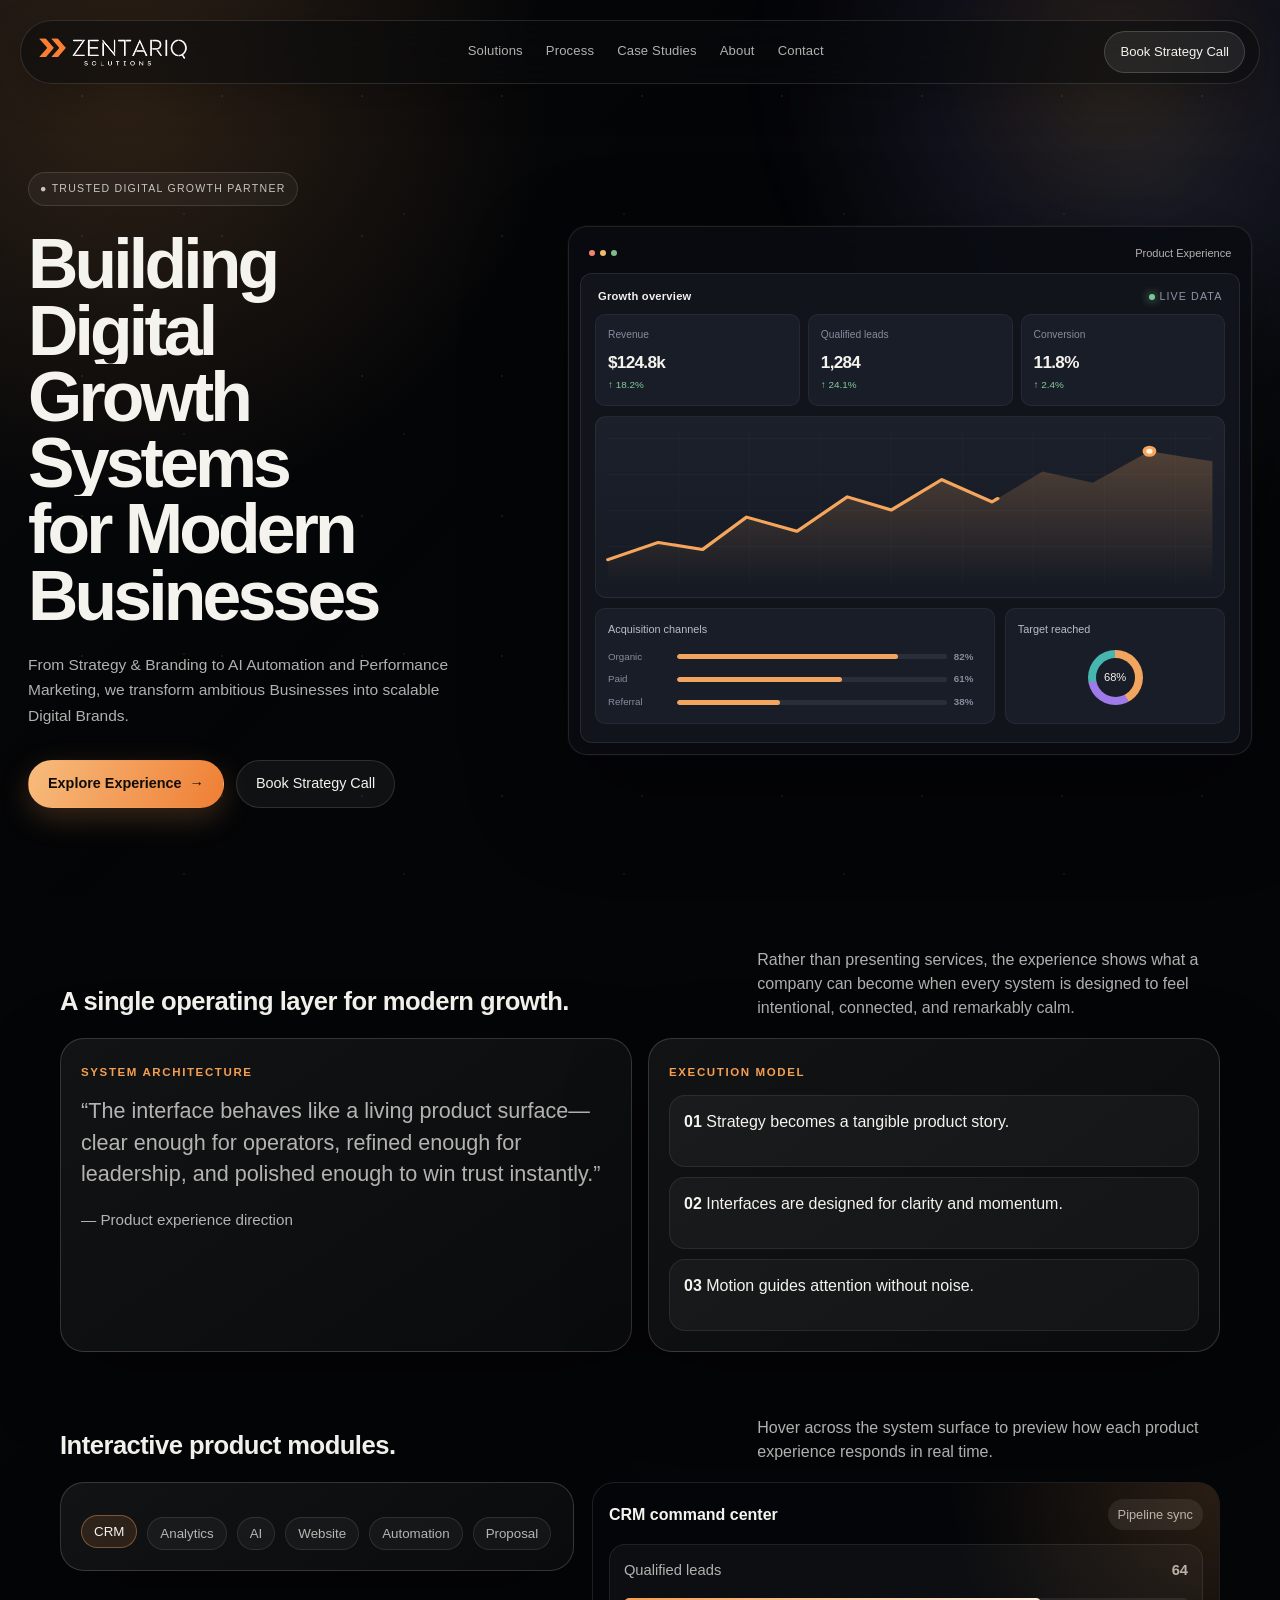
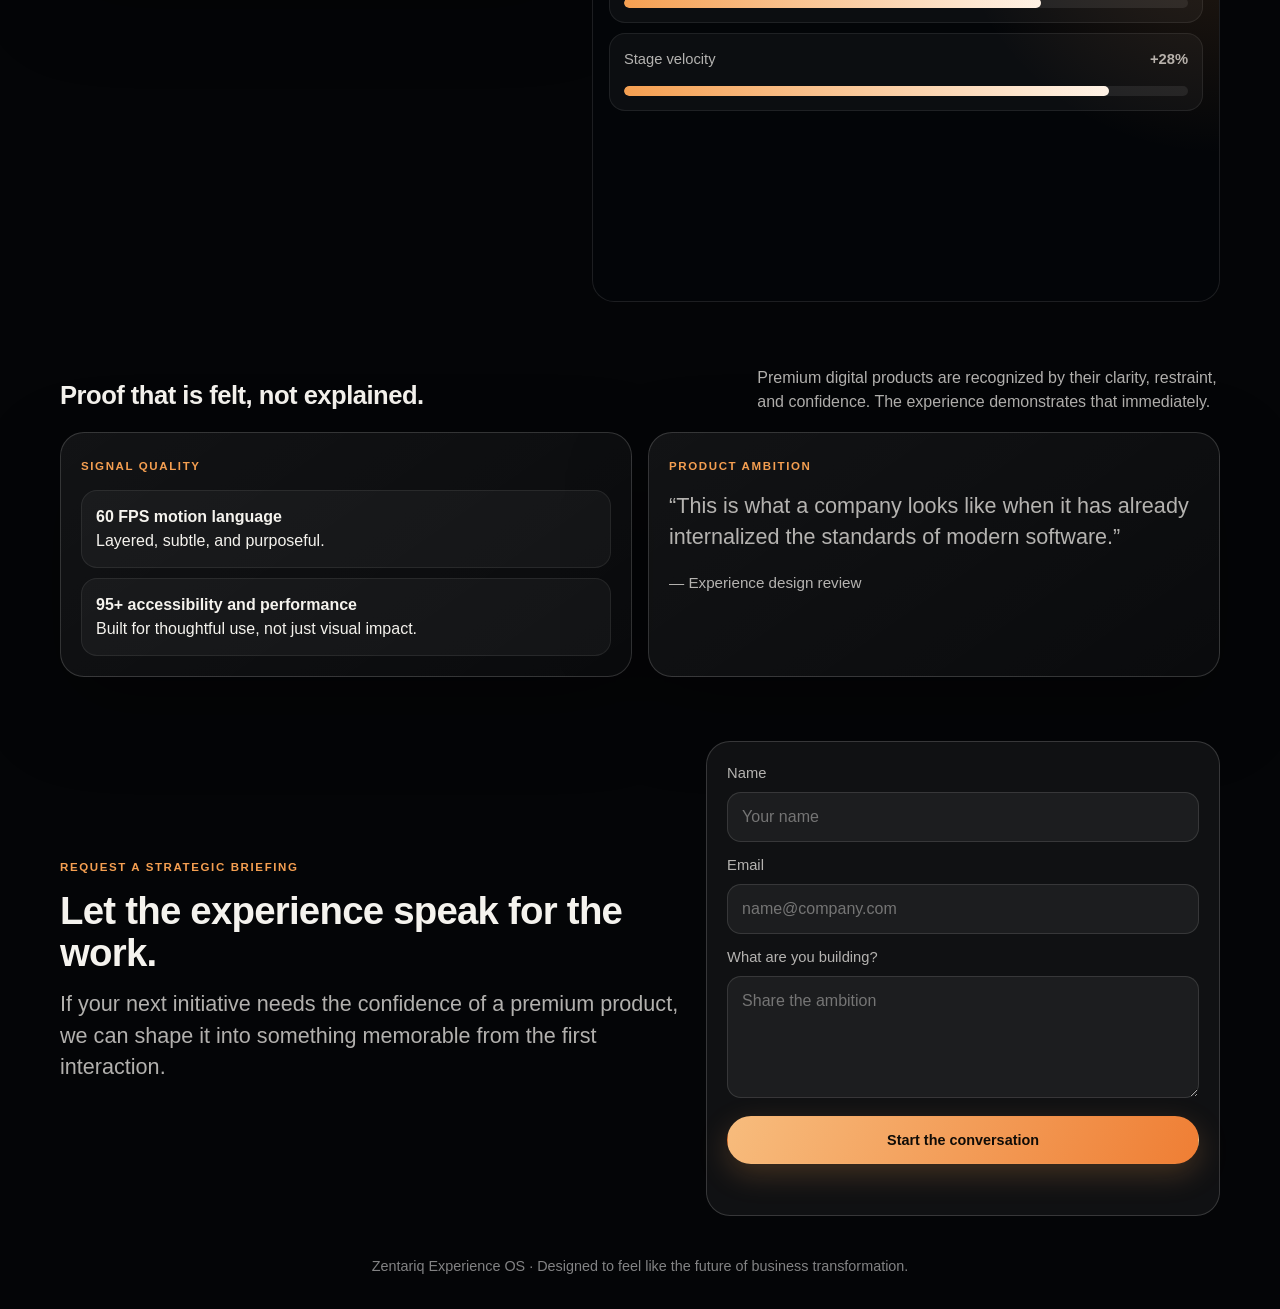
==== commit ea81e0de: "Make the fixed landing page the live homepage on Vercel - Serve the Experience OS landing page as in" ====
--- a/index.html
+++ b/index.html
@@ -1,1338 +1,1339 @@
 <!DOCTYPE html>
-<html lang="en-US"><head><meta http-equiv="Content-Type" content="text/html; charset=UTF-8">
-	
-	<meta name="viewport" content="width=device-width, initial-scale=1">
-	<link rel="profile" href="https://gmpg.org/xfn/11">
-	<meta name="robots" content="index, follow, max-image-preview:large, max-snippet:-1, max-video-preview:-1">
-	<style>img:is([sizes="auto" i], [sizes^="auto," i]) { contain-intrinsic-size: 3000px 1500px }</style>
-	
-	<!-- This site is optimized with the Yoast SEO plugin v25.6 - https://yoast.com/wordpress/plugins/seo/ -->
-	<title>Zentariq | CRM, ERP, Marketing &amp; web Development Solutions</title>
-	<meta name="description" content="Zentariq delivers smart CRM, ERP, digital marketing, web &amp; mobile app development, &amp; WhatsApp Business solutions to help your business grow.">
-	<link rel="canonical" href="https://zentariq.com/">
-	<meta property="og:locale" content="en_US">
-	<meta property="og:type" content="website">
-	<meta property="og:title" content="Zentariq | CRM, ERP, Marketing &amp; web Development Solutions">
-	<meta property="og:description" content="Zentariq delivers smart CRM, ERP, digital marketing, web &amp; mobile app development, &amp; WhatsApp Business solutions to help your business grow.">
-	<meta property="og:url" content="https://zentariq.com/">
-	<meta property="og:site_name" content="Zentariq Solutions">
-	<meta property="article:modified_time" content="2025-08-07T04:22:22+00:00">
-	<meta property="og:image" content="https://zentariq.com/wp-content/uploads/2025/08/contact-zt.jpg">
-	<meta name="twitter:card" content="summary_large_image">
-	<script async="" src="./site-files/gtm.js"></script><script type="application/ld+json" class="yoast-schema-graph">{"@context":"https://schema.org","@graph":[{"@type":"WebPage","@id":"https://zentariq.com/","url":"https://zentariq.com/","name":"Zentariq | CRM, ERP, Marketing & web Development Solutions","isPartOf":{"@id":"https://zentariq.com/#website"},"primaryImageOfPage":{"@id":"https://zentariq.com/#primaryimage"},"image":{"@id":"https://zentariq.com/#primaryimage"},"thumbnailUrl":"https://zentariq.com/wp-content/uploads/2025/08/contact-zt.jpg","datePublished":"2025-07-25T12:48:09+00:00","dateModified":"2025-08-07T04:22:22+00:00","description":"Zentariq delivers smart CRM, ERP, digital marketing, web & mobile app development, & WhatsApp Business solutions to help your business grow.","breadcrumb":{"@id":"https://zentariq.com/#breadcrumb"},"inLanguage":"en-US","potentialAction":[{"@type":"ReadAction","target":["https://zentariq.com/"]}]},{"@type":"ImageObject","inLanguage":"en-US","@id":"https://zentariq.com/#primaryimage","url":"https://zentariq.com/wp-content/uploads/2025/08/contact-zt.jpg","contentUrl":"https://zentariq.com/wp-content/uploads/2025/08/contact-zt.jpg","width":1000,"height":667},{"@type":"BreadcrumbList","@id":"https://zentariq.com/#breadcrumb","itemListElement":[{"@type":"ListItem","position":1,"name":"Home"}]},{"@type":"WebSite","@id":"https://zentariq.com/#website","url":"https://zentariq.com/","name":"Zentariq Solutions","description":"We Empower Your Digital Evolution","potentialAction":[{"@type":"SearchAction","target":{"@type":"EntryPoint","urlTemplate":"https://zentariq.com/?s={search_term_string}"},"query-input":{"@type":"PropertyValueSpecification","valueRequired":true,"valueName":"search_term_string"}}],"inLanguage":"en-US"}]}</script>
-	<!-- / Yoast SEO plugin. -->
-
-
-<link rel="dns-prefetch" href="https://www.googletagmanager.com/">
-
-
-<script>
-window._wpemojiSettings = {"baseUrl":"https:\/\/s.w.org\/images\/core\/emoji\/16.0.1\/72x72\/","ext":".png","svgUrl":"https:\/\/s.w.org\/images\/core\/emoji\/16.0.1\/svg\/","svgExt":".svg","source":{"concatemoji":"https:\/\/zentariq.com\/wp-includes\/js\/wp-emoji-release.min.js?ver=6.8.5"}};
-/*! This file is auto-generated */
-!function(s,n){var o,i,e;function c(e){try{var t={supportTests:e,timestamp:(new Date).valueOf()};sessionStorage.setItem(o,JSON.stringify(t))}catch(e){}}function p(e,t,n){e.clearRect(0,0,e.canvas.width,e.canvas.height),e.fillText(t,0,0);var t=new Uint32Array(e.getImageData(0,0,e.canvas.width,e.canvas.height).data),a=(e.clearRect(0,0,e.canvas.width,e.canvas.height),e.fillText(n,0,0),new Uint32Array(e.getImageData(0,0,e.canvas.width,e.canvas.height).data));return t.every(function(e,t){return e===a[t]})}function u(e,t){e.clearRect(0,0,e.canvas.width,e.canvas.height),e.fillText(t,0,0);for(var n=e.getImageData(16,16,1,1),a=0;a<n.data.length;a++)if(0!==n.data[a])return!1;return!0}function f(e,t,n,a){switch(t){case"flag":return n(e,"\ud83c\udff3\ufe0f\u200d\u26a7\ufe0f","\ud83c\udff3\ufe0f\u200b\u26a7\ufe0f")?!1:!n(e,"\ud83c\udde8\ud83c\uddf6","\ud83c\udde8\u200b\ud83c\uddf6")&&!n(e,"\ud83c\udff4\udb40\udc67\udb40\udc62\udb40\udc65\udb40\udc6e\udb40\udc67\udb40\udc7f","\ud83c\udff4\u200b\udb40\udc67\u200b\udb40\udc62\u200b\udb40\udc65\u200b\udb40\udc6e\u200b\udb40\udc67\u200b\udb40\udc7f");case"emoji":return!a(e,"\ud83e\udedf")}return!1}function g(e,t,n,a){var r="undefined"!=typeof WorkerGlobalScope&&self instanceof WorkerGlobalScope?new OffscreenCanvas(300,150):s.createElement("canvas"),o=r.getContext("2d",{willReadFrequently:!0}),i=(o.textBaseline="top",o.font="600 32px Arial",{});return e.forEach(function(e){i[e]=t(o,e,n,a)}),i}function t(e){var t=s.createElement("script");t.src=e,t.defer=!0,s.head.appendChild(t)}"undefined"!=typeof Promise&&(o="wpEmojiSettingsSupports",i=["flag","emoji"],n.supports={everything:!0,everythingExceptFlag:!0},e=new Promise(function(e){s.addEventListener("DOMContentLoaded",e,{once:!0})}),new Promise(function(t){var n=function(){try{var e=JSON.parse(sessionStorage.getItem(o));if("object"==typeof e&&"number"==typeof e.timestamp&&(new Date).valueOf()<e.timestamp+604800&&"object"==typeof e.supportTests)return e.supportTests}catch(e){}return null}();if(!n){if("undefined"!=typeof Worker&&"undefined"!=typeof OffscreenCanvas&&"undefined"!=typeof URL&&URL.createObjectURL&&"undefined"!=typeof Blob)try{var e="postMessage("+g.toString()+"("+[JSON.stringify(i),f.toString(),p.toString(),u.toString()].join(",")+"));",a=new Blob([e],{type:"text/javascript"}),r=new Worker(URL.createObjectURL(a),{name:"wpTestEmojiSupports"});return void(r.onmessage=function(e){c(n=e.data),r.terminate(),t(n)})}catch(e){}c(n=g(i,f,p,u))}t(n)}).then(function(e){for(var t in e)n.supports[t]=e[t],n.supports.everything=n.supports.everything&&n.supports[t],"flag"!==t&&(n.supports.everythingExceptFlag=n.supports.everythingExceptFlag&&n.supports[t]);n.supports.everythingExceptFlag=n.supports.everythingExceptFlag&&!n.supports.flag,n.DOMReady=!1,n.readyCallback=function(){n.DOMReady=!0}}).then(function(){return e}).then(function(){var e;n.supports.everything||(n.readyCallback(),(e=n.source||{}).concatemoji?t(e.concatemoji):e.wpemoji&&e.twemoji&&(t(e.twemoji),t(e.wpemoji)))}))}((window,document),window._wpemojiSettings);
-</script>
-
-<style id="wp-emoji-styles-inline-css">
-
-	img.wp-smiley, img.emoji {
-		display: inline !important;
-		border: none !important;
-		box-shadow: none !important;
-		height: 1em !important;
-		width: 1em !important;
-		margin: 0 0.07em !important;
-		vertical-align: -0.1em !important;
-		background: none !important;
-		padding: 0 !important;
-	}
-</style>
-<style id="global-styles-inline-css">
-:root{--wp--preset--aspect-ratio--square: 1;--wp--preset--aspect-ratio--4-3: 4/3;--wp--preset--aspect-ratio--3-4: 3/4;--wp--preset--aspect-ratio--3-2: 3/2;--wp--preset--aspect-ratio--2-3: 2/3;--wp--preset--aspect-ratio--16-9: 16/9;--wp--preset--aspect-ratio--9-16: 9/16;--wp--preset--color--black: #000000;--wp--preset--color--cyan-bluish-gray: #abb8c3;--wp--preset--color--white: #ffffff;--wp--preset--color--pale-pink: #f78da7;--wp--preset--color--vivid-red: #cf2e2e;--wp--preset--color--luminous-vivid-orange: #ff6900;--wp--preset--color--luminous-vivid-amber: #fcb900;--wp--preset--color--light-green-cyan: #7bdcb5;--wp--preset--color--vivid-green-cyan: #00d084;--wp--preset--color--pale-cyan-blue: #8ed1fc;--wp--preset--color--vivid-cyan-blue: #0693e3;--wp--preset--color--vivid-purple: #9b51e0;--wp--preset--gradient--vivid-cyan-blue-to-vivid-purple: linear-gradient(135deg,rgba(6,147,227,1) 0%,rgb(155,81,224) 100%);--wp--preset--gradient--light-green-cyan-to-vivid-green-cyan: linear-gradient(135deg,rgb(122,220,180) 0%,rgb(0,208,130) 100%);--wp--preset--gradient--luminous-vivid-amber-to-luminous-vivid-orange: linear-gradient(135deg,rgba(252,185,0,1) 0%,rgba(255,105,0,1) 100%);--wp--preset--gradient--luminous-vivid-orange-to-vivid-red: linear-gradient(135deg,rgba(255,105,0,1) 0%,rgb(207,46,46) 100%);--wp--preset--gradient--very-light-gray-to-cyan-bluish-gray: linear-gradient(135deg,rgb(238,238,238) 0%,rgb(169,184,195) 100%);--wp--preset--gradient--cool-to-warm-spectrum: linear-gradient(135deg,rgb(74,234,220) 0%,rgb(151,120,209) 20%,rgb(207,42,186) 40%,rgb(238,44,130) 60%,rgb(251,105,98) 80%,rgb(254,248,76) 100%);--wp--preset--gradient--blush-light-purple: linear-gradient(135deg,rgb(255,206,236) 0%,rgb(152,150,240) 100%);--wp--preset--gradient--blush-bordeaux: linear-gradient(135deg,rgb(254,205,165) 0%,rgb(254,45,45) 50%,rgb(107,0,62) 100%);--wp--preset--gradient--luminous-dusk: linear-gradient(135deg,rgb(255,203,112) 0%,rgb(199,81,192) 50%,rgb(65,88,208) 100%);--wp--preset--gradient--pale-ocean: linear-gradient(135deg,rgb(255,245,203) 0%,rgb(182,227,212) 50%,rgb(51,167,181) 100%);--wp--preset--gradient--electric-grass: linear-gradient(135deg,rgb(202,248,128) 0%,rgb(113,206,126) 100%);--wp--preset--gradient--midnight: linear-gradient(135deg,rgb(2,3,129) 0%,rgb(40,116,252) 100%);--wp--preset--font-size--small: 13px;--wp--preset--font-size--medium: 20px;--wp--preset--font-size--large: 36px;--wp--preset--font-size--x-large: 42px;--wp--preset--spacing--20: 0.44rem;--wp--preset--spacing--30: 0.67rem;--wp--preset--spacing--40: 1rem;--wp--preset--spacing--50: 1.5rem;--wp--preset--spacing--60: 2.25rem;--wp--preset--spacing--70: 3.38rem;--wp--preset--spacing--80: 5.06rem;--wp--preset--shadow--natural: 6px 6px 9px rgba(0, 0, 0, 0.2);--wp--preset--shadow--deep: 12px 12px 50px rgba(0, 0, 0, 0.4);--wp--preset--shadow--sharp: 6px 6px 0px rgba(0, 0, 0, 0.2);--wp--preset--shadow--outlined: 6px 6px 0px -3px rgba(255, 255, 255, 1), 6px 6px rgba(0, 0, 0, 1);--wp--preset--shadow--crisp: 6px 6px 0px rgba(0, 0, 0, 1);}:root { --wp--style--global--content-size: 800px;--wp--style--global--wide-size: 1200px; }:where(body) { margin: 0; }.wp-site-blocks > .alignleft { float: left; margin-right: 2em; }.wp-site-blocks > .alignright { float: right; margin-left: 2em; }.wp-site-blocks > .aligncenter { justify-content: center; margin-left: auto; margin-right: auto; }:where(.wp-site-blocks) > * { margin-block-start: 24px; margin-block-end: 0; }:where(.wp-site-blocks) > :first-child { margin-block-start: 0; }:where(.wp-site-blocks) > :last-child { margin-block-end: 0; }:root { --wp--style--block-gap: 24px; }:root :where(.is-layout-flow) > :first-child{margin-block-start: 0;}:root :where(.is-layout-flow) > :last-child{margin-block-end: 0;}:root :where(.is-layout-flow) > *{margin-block-start: 24px;margin-block-end: 0;}:root :where(.is-layout-constrained) > :first-child{margin-block-start: 0;}:root :where(.is-layout-constrained) > :last-child{margin-block-end: 0;}:root :where(.is-layout-constrained) > *{margin-block-start: 24px;margin-block-end: 0;}:root :where(.is-layout-flex){gap: 24px;}:root :where(.is-layout-grid){gap: 24px;}.is-layout-flow > .alignleft{float: left;margin-inline-start: 0;margin-inline-end: 2em;}.is-layout-flow > .alignright{float: right;margin-inline-start: 2em;margin-inline-end: 0;}.is-layout-flow > .aligncenter{margin-left: auto !important;margin-right: auto !important;}.is-layout-constrained > .alignleft{float: left;margin-inline-start: 0;margin-inline-end: 2em;}.is-layout-constrained > .alignright{float: right;margin-inline-start: 2em;margin-inline-end: 0;}.is-layout-constrained > .aligncenter{margin-left: auto !important;margin-right: auto !important;}.is-layout-constrained > :where(:not(.alignleft):not(.alignright):not(.alignfull)){max-width: var(--wp--style--global--content-size);margin-left: auto !important;margin-right: auto !important;}.is-layout-constrained > .alignwide{max-width: var(--wp--style--global--wide-size);}body .is-layout-flex{display: flex;}.is-layout-flex{flex-wrap: wrap;align-items: center;}.is-layout-flex > :is(*, div){margin: 0;}body .is-layout-grid{display: grid;}.is-layout-grid > :is(*, div){margin: 0;}body{padding-top: 0px;padding-right: 0px;padding-bottom: 0px;padding-left: 0px;}a:where(:not(.wp-element-button)){text-decoration: underline;}:root :where(.wp-element-button, .wp-block-button__link){background-color: #32373c;border-width: 0;color: #fff;font-family: inherit;font-size: inherit;line-height: inherit;padding: calc(0.667em + 2px) calc(1.333em + 2px);text-decoration: none;}.has-black-color{color: var(--wp--preset--color--black) !important;}.has-cyan-bluish-gray-color{color: var(--wp--preset--color--cyan-bluish-gray) !important;}.has-white-color{color: var(--wp--preset--color--white) !important;}.has-pale-pink-color{color: var(--wp--preset--color--pale-pink) !important;}.has-vivid-red-color{color: var(--wp--preset--color--vivid-red) !important;}.has-luminous-vivid-orange-color{color: var(--wp--preset--color--luminous-vivid-orange) !important;}.has-luminous-vivid-amber-color{color: var(--wp--preset--color--luminous-vivid-amber) !important;}.has-light-green-cyan-color{color: var(--wp--preset--color--light-green-cyan) !important;}.has-vivid-green-cyan-color{color: var(--wp--preset--color--vivid-green-cyan) !important;}.has-pale-cyan-blue-color{color: var(--wp--preset--color--pale-cyan-blue) !important;}.has-vivid-cyan-blue-color{color: var(--wp--preset--color--vivid-cyan-blue) !important;}.has-vivid-purple-color{color: var(--wp--preset--color--vivid-purple) !important;}.has-black-background-color{background-color: var(--wp--preset--color--black) !important;}.has-cyan-bluish-gray-background-color{background-color: var(--wp--preset--color--cyan-bluish-gray) !important;}.has-white-background-color{background-color: var(--wp--preset--color--white) !important;}.has-pale-pink-background-color{background-color: var(--wp--preset--color--pale-pink) !important;}.has-vivid-red-background-color{background-color: var(--wp--preset--color--vivid-red) !important;}.has-luminous-vivid-orange-background-color{background-color: var(--wp--preset--color--luminous-vivid-orange) !important;}.has-luminous-vivid-amber-background-color{background-color: var(--wp--preset--color--luminous-vivid-amber) !important;}.has-light-green-cyan-background-color{background-color: var(--wp--preset--color--light-green-cyan) !important;}.has-vivid-green-cyan-background-color{background-color: var(--wp--preset--color--vivid-green-cyan) !important;}.has-pale-cyan-blue-background-color{background-color: var(--wp--preset--color--pale-cyan-blue) !important;}.has-vivid-cyan-blue-background-color{background-color: var(--wp--preset--color--vivid-cyan-blue) !important;}.has-vivid-purple-background-color{background-color: var(--wp--preset--color--vivid-purple) !important;}.has-black-border-color{border-color: var(--wp--preset--color--black) !important;}.has-cyan-bluish-gray-border-color{border-color: var(--wp--preset--color--cyan-bluish-gray) !important;}.has-white-border-color{border-color: var(--wp--preset--color--white) !important;}.has-pale-pink-border-color{border-color: var(--wp--preset--color--pale-pink) !important;}.has-vivid-red-border-color{border-color: var(--wp--preset--color--vivid-red) !important;}.has-luminous-vivid-orange-border-color{border-color: var(--wp--preset--color--luminous-vivid-orange) !important;}.has-luminous-vivid-amber-border-color{border-color: var(--wp--preset--color--luminous-vivid-amber) !important;}.has-light-green-cyan-border-color{border-color: var(--wp--preset--color--light-green-cyan) !important;}.has-vivid-green-cyan-border-color{border-color: var(--wp--preset--color--vivid-green-cyan) !important;}.has-pale-cyan-blue-border-color{border-color: var(--wp--preset--color--pale-cyan-blue) !important;}.has-vivid-cyan-blue-border-color{border-color: var(--wp--preset--color--vivid-cyan-blue) !important;}.has-vivid-purple-border-color{border-color: var(--wp--preset--color--vivid-purple) !important;}.has-vivid-cyan-blue-to-vivid-purple-gradient-background{background: var(--wp--preset--gradient--vivid-cyan-blue-to-vivid-purple) !important;}.has-light-green-cyan-to-vivid-green-cyan-gradient-background{background: var(--wp--preset--gradient--light-green-cyan-to-vivid-green-cyan) !important;}.has-luminous-vivid-amber-to-luminous-vivid-orange-gradient-background{background: var(--wp--preset--gradient--luminous-vivid-amber-to-luminous-vivid-orange) !important;}.has-luminous-vivid-orange-to-vivid-red-gradient-background{background: var(--wp--preset--gradient--luminous-vivid-orange-to-vivid-red) !important;}.has-very-light-gray-to-cyan-bluish-gray-gradient-background{background: var(--wp--preset--gradient--very-light-gray-to-cyan-bluish-gray) !important;}.has-cool-to-warm-spectrum-gradient-background{background: var(--wp--preset--gradient--cool-to-warm-spectrum) !important;}.has-blush-light-purple-gradient-background{background: var(--wp--preset--gradient--blush-light-purple) !important;}.has-blush-bordeaux-gradient-background{background: var(--wp--preset--gradient--blush-bordeaux) !important;}.has-luminous-dusk-gradient-background{background: var(--wp--preset--gradient--luminous-dusk) !important;}.has-pale-ocean-gradient-background{background: var(--wp--preset--gradient--pale-ocean) !important;}.has-electric-grass-gradient-background{background: var(--wp--preset--gradient--electric-grass) !important;}.has-midnight-gradient-background{background: var(--wp--preset--gradient--midnight) !important;}.has-small-font-size{font-size: var(--wp--preset--font-size--small) !important;}.has-medium-font-size{font-size: var(--wp--preset--font-size--medium) !important;}.has-large-font-size{font-size: var(--wp--preset--font-size--large) !important;}.has-x-large-font-size{font-size: var(--wp--preset--font-size--x-large) !important;}
-:root :where(.wp-block-pullquote){font-size: 1.5em;line-height: 1.6;}
-</style>
-<link rel="stylesheet" id="hello-elementor-css" href="./site-files/reset.css" media="all">
-<link rel="stylesheet" id="hello-elementor-theme-style-css" href="./site-files/theme.css" media="all">
-<link rel="stylesheet" id="hello-elementor-header-footer-css" href="./site-files/header-footer.css" media="all">
-<link rel="stylesheet" id="elementor-frontend-css" href="./site-files/frontend.min.css" media="all">
-<link rel="stylesheet" id="elementor-post-1576-css" href="./site-files/post-1576.css" media="all">
-<link rel="stylesheet" id="widget-image-css" href="./site-files/widget-image.min.css" media="all">
-<link rel="stylesheet" id="widget-nav-menu-css" href="./site-files/widget-nav-menu.min.css" media="all">
-<link rel="stylesheet" id="e-sticky-css" href="./site-files/sticky.min.css" media="all">
-<link rel="stylesheet" id="e-motion-fx-css" href="./site-files/motion-fx.min.css" media="all">
-<link rel="stylesheet" id="widget-heading-css" href="./site-files/widget-heading.min.css" media="all">
-<link rel="stylesheet" id="widget-icon-list-css" href="./site-files/widget-icon-list.min.css" media="all">
-<link rel="stylesheet" id="widget-form-css" href="./site-files/widget-form.min.css" media="all">
-<link rel="stylesheet" id="widget-divider-css" href="./site-files/widget-divider.min.css" media="all">
-<link rel="stylesheet" id="e-animation-pop-css" href="./site-files/e-animation-pop.min.css" media="all">
-<link rel="stylesheet" id="widget-social-icons-css" href="./site-files/widget-social-icons.min.css" media="all">
-<link rel="stylesheet" id="e-apple-webkit-css" href="./site-files/apple-webkit.min.css" media="all">
-<link rel="stylesheet" id="e-animation-fadeInUp-css" href="./site-files/fadeInUp.min.css" media="all">
-<link rel="stylesheet" id="e-popup-css" href="./site-files/popup.min.css" media="all">
-<link rel="stylesheet" id="e-animation-fadeInDown-css" href="./site-files/fadeInDown.min.css" media="all">
-<link rel="stylesheet" id="e-animation-fadeIn-css" href="./site-files/fadeIn.min.css" media="all">
-<link rel="stylesheet" id="widget-flip-box-css" href="./site-files/widget-flip-box.min.css" media="all">
-<link rel="stylesheet" id="widget-posts-css" href="./site-files/widget-posts.min.css" media="all">
-<link rel="stylesheet" id="elementor-post-1600-css" href="./site-files/post-1600.css" media="all">
-<link rel="stylesheet" id="elementor-post-1580-css" href="./site-files/post-1580.css" media="all">
-<link rel="stylesheet" id="elementor-post-1588-css" href="./site-files/post-1588.css" media="all">
-<link rel="stylesheet" id="elementor-post-2196-css" href="./site-files/post-2196.css" media="all">
-<link rel="stylesheet" id="elementor-post-2193-css" href="./site-files/post-2193.css" media="all">
-<link rel="stylesheet" id="elementor-post-2189-css" href="./site-files/post-2189.css" media="all">
-<link rel="stylesheet" id="elementor-post-2185-css" href="./site-files/post-2185.css" media="all">
-<link rel="stylesheet" id="elementor-post-2179-css" href="./site-files/post-2179.css" media="all">
-<link rel="stylesheet" id="elementor-post-2139-css" href="./site-files/post-2139.css" media="all">
-<link rel="stylesheet" id="chaty-front-css-css" href="./site-files/chaty-front.min.css" media="all">
-<link rel="stylesheet" id="ekit-widget-styles-css" href="./site-files/widget-styles.css" media="all">
-<link rel="stylesheet" id="ekit-responsive-css" href="./site-files/responsive.css" media="all">
-<link rel="stylesheet" id="elementor-gf-local-outfit-css" href="./site-files/outfit.css" media="all">
-<link rel="stylesheet" id="elementor-gf-local-inter-css" href="./site-files/inter.css" media="all">
-<link rel="stylesheet" id="elementor-gf-local-jost-css" href="./site-files/jost.css" media="all">
-<link rel="stylesheet" id="elementor-icons-ekiticons-css" href="./site-files/ekiticons.css" media="all">
-<link rel="stylesheet" id="elementor-icons-skb_cife-elegant-icon-css" href="./site-files/elegant.css" media="all">
-<link rel="stylesheet" id="elementor-icons-skb_cife-linearicons-icon-css" href="./site-files/linearicons.css" media="all">
-<link rel="stylesheet" id="elementor-icons-skb_cife-themify-icon-css" href="./site-files/themify.css" media="all">
-<script src="./site-files/jquery.min.js" id="jquery-core-js"></script>
-<script src="./site-files/jquery-migrate.min.js" id="jquery-migrate-js"></script>
-
-<!-- Google tag (gtag.js) snippet added by Site Kit -->
-<!-- Google Analytics snippet added by Site Kit -->
-<script src="./site-files/js" id="google_gtagjs-js" async=""></script>
-<script id="google_gtagjs-js-after">
-window.dataLayer = window.dataLayer || [];function gtag(){dataLayer.push(arguments);}
-gtag("set","linker",{"domains":["zentariq.com"]});
-gtag("js", new Date());
-gtag("set", "developer_id.dZTNiMT", true);
-gtag("config", "GT-P35F8PZR");
- window._googlesitekit = window._googlesitekit || {}; window._googlesitekit.throttledEvents = []; window._googlesitekit.gtagEvent = (name, data) => { var key = JSON.stringify( { name, data } ); if ( !! window._googlesitekit.throttledEvents[ key ] ) { return; } window._googlesitekit.throttledEvents[ key ] = true; setTimeout( () => { delete window._googlesitekit.throttledEvents[ key ]; }, 5 ); gtag( "event", name, { ...data, event_source: "site-kit" } ); };
-</script>
-
-<meta name="generator" content="WordPress 6.8.5">
-
-
-
-<meta name="generator" content="Site Kit by Google 1.159.0"><meta name="google-site-verification" content="LaMfm_TeB0wKsRcdhyan6hBzDQ5TVSC4xfFWJrmD_4k"><meta name="generator" content="Elementor 3.33.4; features: e_font_icon_svg, additional_custom_breakpoints; settings: css_print_method-external, google_font-enabled, font_display-auto">
-			<style>
-				.e-con.e-parent:nth-of-type(n+4):not(.e-lazyloaded):not(.e-no-lazyload),
-				.e-con.e-parent:nth-of-type(n+4):not(.e-lazyloaded):not(.e-no-lazyload) * {
-					background-image: none !important;
-				}
-				@media screen and (max-height: 1024px) {
-					.e-con.e-parent:nth-of-type(n+3):not(.e-lazyloaded):not(.e-no-lazyload),
-					.e-con.e-parent:nth-of-type(n+3):not(.e-lazyloaded):not(.e-no-lazyload) * {
-						background-image: none !important;
-					}
-				}
-				@media screen and (max-height: 640px) {
-					.e-con.e-parent:nth-of-type(n+2):not(.e-lazyloaded):not(.e-no-lazyload),
-					.e-con.e-parent:nth-of-type(n+2):not(.e-lazyloaded):not(.e-no-lazyload) * {
-						background-image: none !important;
-					}
-				}
-			</style>
-			
-<!-- Google Tag Manager snippet added by Site Kit -->
-<script>
-			( function( w, d, s, l, i ) {
-				w[l] = w[l] || [];
-				w[l].push( {'gtm.start': new Date().getTime(), event: 'gtm.js'} );
-				var f = d.getElementsByTagName( s )[0],
-					j = d.createElement( s ), dl = l != 'dataLayer' ? '&l=' + l : '';
-				j.async = true;
-				j.src = 'https://www.googletagmanager.com/gtm.js?id=' + i + dl;
-				f.parentNode.insertBefore( j, f );
-			} )( window, document, 'script', 'dataLayer', 'GTM-PCRTR2G6' );
-			
-</script>
-
-<!-- End Google Tag Manager snippet added by Site Kit -->
-
-
-
-<meta name="msapplication-TileImage" content="https://zentariq.com/wp-content/uploads/2025/07/cropped-zentariq-favicon-270x270.png">
-<style id="custom-chaty-css">#chaty-widget-0 .Whatsapp-channel .color-element{ fill: #49E670; color: #49E670;}#chaty-widget-0 .channel-icon-Whatsapp .color-element{ fill: #49E670; color: #49E670;}#chaty-widget-0 .Whatsapp-channel .chaty-custom-icon { background-color: #49E670; }#chaty-widget-0 .Whatsapp-channel .chaty-svg { background-color: #49E670;}#chaty-widget-0 .channel-icon-Whatsapp .chaty-svg { background-color: #49E670;}#chaty-widget-0 .chaty-channel-list .chaty-channel {width: 54px; height: 54px; }#chaty-widget-0 .chaty-channel-list .chaty-channel > a {width: 54px; height: 54px; }#chaty-widget-0 .chaty-channel-list .chaty-channel > a .chaty-custom-icon {display:block; width: 54px; height: 54px; line-height: 54px; font-size: 27px; }#chaty-widget-0 .chaty-channel-list .chaty-channel button {width: 54px; height: 54px; margin: 0; padding:0; outline: none; border-radius: 50%;}#chaty-widget-0 .chaty-channel-list .chaty-channel .chaty-svg {width: 54px; height: 54px; }#chaty-widget-0 .chaty-channel-list .chaty-channel .chaty-svg img {width: 54px; height: 54px; }#chaty-widget-0 .chaty-channel-list .chaty-channel span.chaty-icon {width: 54px; height: 54px; }#chaty-widget-0 .chaty-channel-list .chaty-channel a {width: 54px; height: 54px; }#chaty-widget-0 .chaty-channel-list .chaty-channel .chaty-svg .chaty-custom-channel-icon {width: 54px; height: 54px; line-height: 54px; display: block; font-size:27px; }#chaty-widget-0 .chaty-i-trigger .chaty-cta-button {background-color: #A886CD; }#chaty-widget-0 .chaty-i-trigger .chaty-cta-button button {background-color: #A886CD; }#chaty-widget-0 .chaty-i-trigger .chaty-channel {width: 54px; height: 54px; }#chaty-widget-0 .chaty-i-trigger .chaty-channel > a {width: 54px; height: 54px; }#chaty-widget-0 .chaty-i-trigger .chaty-channel > a .chaty-custom-icon {display:block; width: 54px; height: 54px; line-height: 54px; font-size: 27px; }#chaty-widget-0 .chaty-i-trigger .chaty-channel button {width: 54px; height: 54px; margin: 0; padding:0; outline: none; border-radius: 50%;}#chaty-widget-0 .chaty-i-trigger .chaty-channel .chaty-svg {width: 54px; height: 54px; }#chaty-widget-0 .chaty-i-trigger .chaty-channel .chaty-svg img {width: 54px; height: 54px; }#chaty-widget-0 .chaty-i-trigger .chaty-channel span.chaty-icon {width: 54px; height: 54px; }#chaty-widget-0 .chaty-i-trigger .chaty-channel a {width: 54px; height: 54px; }#chaty-widget-0 .chaty-i-trigger .chaty-channel .chaty-svg .chaty-custom-channel-icon {width: 54px; height: 54px; line-height: 54px; display: block; font-size:27px; }#chaty-widget-0 .chaty-i-trigger .ch-pending-msg {background-color: #dd0000; color: #ffffff; }#chaty-widget-0 .chaty-i-trigger .chaty-channel .chaty-svg .widget-fa-icon {line-height: 54px; font-size:27px; }#chaty-widget-0 .chaty-channel-list {height: 62px; }#chaty-widget-0 .chaty-channel-list {width: 62px; }#chaty-widget-0 .chaty-open .chaty-channel-list .chaty-channel:nth-child(1) {-webkit-transform: translateY(-62px); transform: translateY(-62px);}#chaty-widget-0 .chaty-open.above-chaty.has-chatway .chaty-channel-list .chaty-channel:nth-child(1) {-webkit-transform: translateY(-124px); transform: translateY(-124px);}#chaty-widget-0 .chaty-open .chaty-channel-list .chaty-channel:nth-child(2) {-webkit-transform: translateY(-0px); transform: translateY(-0px);}#chaty-widget-0 .chaty-open.above-chaty.has-chatway .chaty-channel-list .chaty-channel:nth-child(2) {-webkit-transform: translateY(-62px); transform: translateY(-62px);}#chaty-widget-0 .chaty-open .chaty-channel-list .chaty-channel:nth-child(1) {-webkit-transform: translateY(-62px); transform: translateY(-62px);}#chaty-widget-0 .chaty-open .chaty-channel-list .chaty-channel:nth-child(2) {-webkit-transform: translateY(-0px); transform: translateY(-0px);}#chaty-widget-0 .chaty-widget {bottom: 25px}#chaty-widget-0 .chaty-widget {right: 25px; left:auto;}.chaty-outer-forms.pos-right.chaty-form-0 {right: 25px; left:auto;}.chaty-outer-forms.active.chaty-form-0 {-webkit-transform: translateY(-94px); transform: translateY(-94px)} #chaty-widget-0.chaty:not(.form-open) .chaty-widget.chaty-open + .chaty-chat-view {-webkit-transform: translateY(-94px); transform: translateY(-94px)} #chaty-widget-0 .chaty-tooltip:after {background-color: #ffffff; color: #333333}#chaty-widget-0 .chaty-tooltip.pos-top:before {border-top-color: #ffffff; }#chaty-widget-0 .chaty-tooltip.pos-left:before {border-left-color: #ffffff; }#chaty-widget-0 .chaty-tooltip.pos-right:before {border-right-color: #ffffff;}#chaty-widget-0 .on-hover-text {background-color: #ffffff; color: #333333}#chaty-widget-0 .chaty-tooltip.pos-top .on-hover-text:before {border-top-color: #ffffff; }#chaty-widget-0 .chaty-tooltip.pos-left .on-hover-text:before {border-left-color: #ffffff; }#chaty-widget-0 .chaty-tooltip.pos-right .on-hover-text:before {border-right-color: #ffffff;}.chaty-outer-forms.chaty-form-0 .chaty-agent-body {max-height: calc(100vh - 220px); overflow-y: auto; } #chaty-form-0-chaty-chat-view .chaty-view-header {background-color: ;}#chaty-form-0-chaty-chat-view .chaty-view-header {color: ;}#chaty-form-0-chaty-chat-view .chaty-view-header svg {fill : ;}.chaty-outer-forms.chaty-contact-form-box.chaty-form-0 .chaty-contact-inputs {max-height: calc(100vh - 230px); overflow-y: auto; } #chaty-form-0-Whatsapp .chaty-whatsapp-body { max-height: calc(100vh - NaNpx); overflow-y: auto; }#chaty-widget-0, #chaty-widget-0 .chaty-tooltip:after {font-family: -apple-system,BlinkMacSystemFont,Segoe UI,Roboto,Oxygen-Sans,Ubuntu,Cantarell,Helvetica Neue,sans-serif}</style><style id="custom-advance-chaty-css"></style><link href="chrome-extension://alhgpfoeiimagjlnfekdhkjlkiomcapa/js/css/inject.css" rel="stylesheet" type="text/css" data-apio="true"><link data-apio="true" rel="stylesheet" type="text/css" href="chrome-extension://alhgpfoeiimagjlnfekdhkjlkiomcapa/js/css/a_chrome-extension_inject_global_module_scss.css"><link data-apio="true" rel="stylesheet" type="text/css" href="chrome-extension://alhgpfoeiimagjlnfekdhkjlkiomcapa/js/css/a_chrome-extension_inject_core_components_OpenPopupButton_tsx.css"></head>
-<body class="home wp-singular page-template page-template-elementor_header_footer page page-id-1600 wp-embed-responsive wp-theme-hello-elementor hello-elementor-default elementor-default elementor-template-full-width elementor-kit-1576 elementor-page elementor-page-1600 e--ua-blink e--ua-chrome e--ua-mac e--ua-webkit cht-in-desktop cht-landscape" data-elementor-device-mode="desktop">
-
-		<!-- Google Tag Manager (noscript) snippet added by Site Kit -->
-		<noscript>
-			<iframe src="https://www.googletagmanager.com/ns.html?id=GTM-PCRTR2G6" height="0" width="0" style="display:none;visibility:hidden"></iframe>
-		</noscript>
-		<!-- End Google Tag Manager (noscript) snippet added by Site Kit -->
-		
-<a class="skip-link screen-reader-text" href="https://zentariq.com/#content">Skip to content</a>
-
-		<div class="zp-open-popup-button"><div class="zp apolloio-css-vars-reset x_lAIzV x_ktWFc" dir="ltr"><div class="x_R61yl zp-14-0-2-zp-fixed"><img alt="Apollo.io" src="[data-uri]" class="x_kJtSQ"></div></div></div><div data-elementor-type="header" data-elementor-id="1580" class="elementor elementor-1580 elementor-location-header elementor-motion-effects-parent" data-elementor-post-type="elementor_library">
-			<div class="elementor-element elementor-element-626a60c7 e-con-full e-flex e-con e-parent elementor-motion-effects-element elementor-motion-effects-element-type-background elementor-sticky elementor-sticky--effects e-lazyloaded elementor-sticky--active elementor-section--handles-inside" data-id="626a60c7" data-element_type="container" data-settings="{&quot;background_background&quot;:&quot;classic&quot;,&quot;background_motion_fx_motion_fx_scrolling&quot;:&quot;yes&quot;,&quot;background_motion_fx_opacity_effect&quot;:&quot;yes&quot;,&quot;background_motion_fx_opacity_range&quot;:{&quot;unit&quot;:&quot;%&quot;,&quot;size&quot;:&quot;&quot;,&quot;sizes&quot;:{&quot;start&quot;:100,&quot;end&quot;:100}},&quot;sticky&quot;:&quot;top&quot;,&quot;background_motion_fx_opacity_direction&quot;:&quot;out-in&quot;,&quot;background_motion_fx_opacity_level&quot;:{&quot;unit&quot;:&quot;px&quot;,&quot;size&quot;:10,&quot;sizes&quot;:[]},&quot;background_motion_fx_devices&quot;:[&quot;desktop&quot;,&quot;tablet&quot;,&quot;mobile&quot;],&quot;sticky_on&quot;:[&quot;desktop&quot;,&quot;tablet&quot;,&quot;mobile&quot;],&quot;sticky_offset&quot;:0,&quot;sticky_effects_offset&quot;:0,&quot;sticky_anchor_link_offset&quot;:0}" style="--e-transform-transition-duration: 100ms; position: fixed; width: 1470px; margin-top: 0px; margin-bottom: 0px; top: 0px;"><div class="elementor-motion-effects-container"><div class="elementor-motion-effects-layer" style="width: 100%; height: 100%; opacity: 0; will-change: opacity;"></div></div>
-		<div class="elementor-element elementor-element-7369ca2f e-con-full e-flex e-con e-child" data-id="7369ca2f" data-element_type="container" data-settings="{&quot;background_background&quot;:&quot;classic&quot;}">
-		<div class="elementor-element elementor-element-7ac80f76 e-con-full e-flex e-con e-child" data-id="7ac80f76" data-element_type="container">
-				<div class="elementor-element elementor-element-404c8a48 elementor-widget elementor-widget-image" data-id="404c8a48" data-element_type="widget" data-widget_type="image.default">
-				<div class="elementor-widget-container">
-																<a href="https://zentariq.com/">
-							<img width="295" height="54" src="./site-files/zentariq-logo.png" class="attachment-full size-full wp-image-1655" alt="">								</a>
-															</div>
-				</div>
-				</div>
-		<div class="elementor-element elementor-element-4d245085 e-con-full e-flex e-con e-child" data-id="4d245085" data-element_type="container">
-				<div class="elementor-element elementor-element-2d90944d elementor-nav-menu--stretch elementor-nav-menu--dropdown-tablet elementor-nav-menu__text-align-aside elementor-nav-menu--toggle elementor-nav-menu--burger elementor-widget elementor-widget-nav-menu" data-id="2d90944d" data-element_type="widget" data-settings="{&quot;submenu_icon&quot;:{&quot;value&quot;:&quot;&lt;svg class=\&quot;e-font-icon-svg e-fas-angle-down\&quot; viewBox=\&quot;0 0 320 512\&quot; xmlns=\&quot;http:\/\/www.w3.org\/2000\/svg\&quot;&gt;&lt;path d=\&quot;M143 352.3L7 216.3c-9.4-9.4-9.4-24.6 0-33.9l22.6-22.6c9.4-9.4 24.6-9.4 33.9 0l96.4 96.4 96.4-96.4c9.4-9.4 24.6-9.4 33.9 0l22.6 22.6c9.4 9.4 9.4 24.6 0 33.9l-136 136c-9.2 9.4-24.4 9.4-33.8 0z\&quot;&gt;&lt;\/path&gt;&lt;\/svg&gt;&quot;,&quot;library&quot;:&quot;fa-solid&quot;},&quot;full_width&quot;:&quot;stretch&quot;,&quot;layout&quot;:&quot;horizontal&quot;,&quot;toggle&quot;:&quot;burger&quot;}" data-widget_type="nav-menu.default">
-				<div class="elementor-widget-container">
-								<nav aria-label="Menu" class="elementor-nav-menu--main elementor-nav-menu__container elementor-nav-menu--layout-horizontal e--pointer-none">
-				<ul id="menu-1-2d90944d" class="elementor-nav-menu" data-smartmenus-id="17769444444839387"><li class="menu-item menu-item-type-post_type menu-item-object-page menu-item-home current-menu-item page_item page-item-1600 current_page_item menu-item-1666"><a href="https://zentariq.com/" aria-current="page" class="elementor-item elementor-item-active">Home</a></li>
-<li class="menu-item menu-item-type-post_type menu-item-object-page menu-item-1664"><a href="https://zentariq.com/about/" class="elementor-item">About Us</a></li>
-<li class="menu-item menu-item-type-post_type menu-item-object-page menu-item-1667"><a href="https://zentariq.com/services/" class="elementor-item">Services</a></li>
-<li class="menu-item menu-item-type-post_type menu-item-object-page menu-item-2504"><a href="#case-study" class="elementor-item">Case Study</a></li>
-<li class="menu-item menu-item-type-post_type menu-item-object-page menu-item-1665"><a href="https://zentariq.com/contact/" class="elementor-item">Contact Us</a></li>
-</ul>			</nav>
-					<div class="elementor-menu-toggle" role="button" tabindex="0" aria-label="Menu Toggle" aria-expanded="false" style="">
-			<i aria-hidden="true" role="presentation" class="elementor-menu-toggle__icon--open icon icon-burger-menu"></i><i aria-hidden="true" role="presentation" class="elementor-menu-toggle__icon--close  ti-close"></i>		</div>
-					<nav class="elementor-nav-menu--dropdown elementor-nav-menu__container" aria-hidden="true" style="top: 34.8984px; width: 1470px; left: 0px; --menu-height: 0;">
-				<ul id="menu-2-2d90944d" class="elementor-nav-menu" data-smartmenus-id="17769444444840212"><li class="menu-item menu-item-type-post_type menu-item-object-page menu-item-home current-menu-item page_item page-item-1600 current_page_item menu-item-1666"><a href="https://zentariq.com/" aria-current="page" class="elementor-item elementor-item-active" tabindex="-1">Home</a></li>
-<li class="menu-item menu-item-type-post_type menu-item-object-page menu-item-1664"><a href="https://zentariq.com/about/" class="elementor-item" tabindex="-1">About Us</a></li>
-<li class="menu-item menu-item-type-post_type menu-item-object-page menu-item-1667"><a href="https://zentariq.com/services/" class="elementor-item" tabindex="-1">Services</a></li>
-<li class="menu-item menu-item-type-post_type menu-item-object-page menu-item-2504"><a href="#case-study" class="elementor-item" tabindex="-1">Case Study</a></li>
-<li class="menu-item menu-item-type-post_type menu-item-object-page menu-item-1665"><a href="https://zentariq.com/contact/" class="elementor-item" tabindex="-1">Contact Us</a></li>
-</ul>			</nav>
-						</div>
-				</div>
-				</div>
-		<div class="elementor-element elementor-element-5800f72 e-con-full e-flex e-con e-child" data-id="5800f72" data-element_type="container">
-				<div class="elementor-element elementor-element-2bf8a56 elementor-mobile-align-justify elementor-widget elementor-widget-button" data-id="2bf8a56" data-element_type="widget" data-widget_type="button.default">
-				<div class="elementor-widget-container">
-									<div class="elementor-button-wrapper">
-					<a class="elementor-button elementor-button-link elementor-size-sm" href="landing-page.html">
-						<span class="elementor-button-content-wrapper">
-									<span class="elementor-button-text">Let's Grow</span>
-					</span>
-					</a>
-				</div>
-								</div>
-				</div>
-				</div>
-				</div>
-				</div><div class="elementor-element elementor-element-626a60c7 e-con-full e-flex e-con e-parent elementor-motion-effects-element elementor-motion-effects-element-type-background elementor-sticky elementor-sticky--effects e-lazyloaded elementor-sticky__spacer" data-id="626a60c7" data-element_type="container" data-settings="{&quot;background_background&quot;:&quot;classic&quot;,&quot;background_motion_fx_motion_fx_scrolling&quot;:&quot;yes&quot;,&quot;background_motion_fx_opacity_effect&quot;:&quot;yes&quot;,&quot;background_motion_fx_opacity_range&quot;:{&quot;unit&quot;:&quot;%&quot;,&quot;size&quot;:&quot;&quot;,&quot;sizes&quot;:{&quot;start&quot;:100,&quot;end&quot;:100}},&quot;sticky&quot;:&quot;top&quot;,&quot;background_motion_fx_opacity_direction&quot;:&quot;out-in&quot;,&quot;background_motion_fx_opacity_level&quot;:{&quot;unit&quot;:&quot;px&quot;,&quot;size&quot;:10,&quot;sizes&quot;:[]},&quot;background_motion_fx_devices&quot;:[&quot;desktop&quot;,&quot;tablet&quot;,&quot;mobile&quot;],&quot;sticky_on&quot;:[&quot;desktop&quot;,&quot;tablet&quot;,&quot;mobile&quot;],&quot;sticky_offset&quot;:0,&quot;sticky_effects_offset&quot;:0,&quot;sticky_anchor_link_offset&quot;:0}" style="--e-transform-transition-duration: 100ms; visibility: hidden; transition: none; animation: auto ease 0s 1 normal none running none;"><div class="elementor-motion-effects-container"><div class="elementor-motion-effects-layer" style="width: 100%; height: 100%; opacity: 0; will-change: opacity;"></div></div>
-		<div class="elementor-element elementor-element-7369ca2f e-con-full e-flex e-con e-child" data-id="7369ca2f" data-element_type="container" data-settings="{&quot;background_background&quot;:&quot;classic&quot;}">
-		<div class="elementor-element elementor-element-7ac80f76 e-con-full e-flex e-con e-child" data-id="7ac80f76" data-element_type="container">
-				<div class="elementor-element elementor-element-404c8a48 elementor-widget elementor-widget-image" data-id="404c8a48" data-element_type="widget" data-widget_type="image.default">
-				<div class="elementor-widget-container">
-																<a href="https://zentariq.com/">
-							<img width="295" height="54" src="./site-files/zentariq-logo.png" class="attachment-full size-full wp-image-1655" alt="">								</a>
-															</div>
-				</div>
-				</div>
-		<div class="elementor-element elementor-element-4d245085 e-con-full e-flex e-con e-child" data-id="4d245085" data-element_type="container">
-				<div class="elementor-element elementor-element-2d90944d elementor-nav-menu--stretch elementor-nav-menu--dropdown-tablet elementor-nav-menu__text-align-aside elementor-nav-menu--toggle elementor-nav-menu--burger elementor-widget elementor-widget-nav-menu" data-id="2d90944d" data-element_type="widget" data-settings="{&quot;submenu_icon&quot;:{&quot;value&quot;:&quot;&lt;svg class=\&quot;e-font-icon-svg e-fas-angle-down\&quot; viewBox=\&quot;0 0 320 512\&quot; xmlns=\&quot;http:\/\/www.w3.org\/2000\/svg\&quot;&gt;&lt;path d=\&quot;M143 352.3L7 216.3c-9.4-9.4-9.4-24.6 0-33.9l22.6-22.6c9.4-9.4 24.6-9.4 33.9 0l96.4 96.4 96.4-96.4c9.4-9.4 24.6-9.4 33.9 0l22.6 22.6c9.4 9.4 9.4 24.6 0 33.9l-136 136c-9.2 9.4-24.4 9.4-33.8 0z\&quot;&gt;&lt;\/path&gt;&lt;\/svg&gt;&quot;,&quot;library&quot;:&quot;fa-solid&quot;},&quot;full_width&quot;:&quot;stretch&quot;,&quot;layout&quot;:&quot;horizontal&quot;,&quot;toggle&quot;:&quot;burger&quot;}" data-widget_type="nav-menu.default">
-				<div class="elementor-widget-container">
-								<nav aria-label="Menu" class="elementor-nav-menu--main elementor-nav-menu__container elementor-nav-menu--layout-horizontal e--pointer-none">
-				<ul id="menu-1-2d90944d" class="elementor-nav-menu" data-smartmenus-id="17769444444839387"><li class="menu-item menu-item-type-post_type menu-item-object-page menu-item-home current-menu-item page_item page-item-1600 current_page_item menu-item-1666"><a href="https://zentariq.com/" aria-current="page" class="elementor-item elementor-item-active">Home</a></li>
-<li class="menu-item menu-item-type-post_type menu-item-object-page menu-item-1664"><a href="https://zentariq.com/about/" class="elementor-item">About Us</a></li>
-<li class="menu-item menu-item-type-post_type menu-item-object-page menu-item-1667"><a href="https://zentariq.com/services/" class="elementor-item">Services</a></li>
-<li class="menu-item menu-item-type-post_type menu-item-object-page menu-item-2504"><a href="#case-study" class="elementor-item">Case Study</a></li>
-<li class="menu-item menu-item-type-post_type menu-item-object-page menu-item-1665"><a href="https://zentariq.com/contact/" class="elementor-item">Contact Us</a></li>
-</ul>			</nav>
-					<div class="elementor-menu-toggle" role="button" tabindex="0" aria-label="Menu Toggle" aria-expanded="false" style="">
-			<i aria-hidden="true" role="presentation" class="elementor-menu-toggle__icon--open icon icon-burger-menu"></i><i aria-hidden="true" role="presentation" class="elementor-menu-toggle__icon--close  ti-close"></i>		</div>
-					<nav class="elementor-nav-menu--dropdown elementor-nav-menu__container" aria-hidden="true" style="width: 1470px; left: 0px; top: 35.4062px;">
-				<ul id="menu-2-2d90944d" class="elementor-nav-menu" data-smartmenus-id="17769444444840212"><li class="menu-item menu-item-type-post_type menu-item-object-page menu-item-home current-menu-item page_item page-item-1600 current_page_item menu-item-1666"><a href="https://zentariq.com/" aria-current="page" class="elementor-item elementor-item-active" tabindex="-1">Home</a></li>
-<li class="menu-item menu-item-type-post_type menu-item-object-page menu-item-1664"><a href="https://zentariq.com/about/" class="elementor-item" tabindex="-1">About Us</a></li>
-<li class="menu-item menu-item-type-post_type menu-item-object-page menu-item-1667"><a href="https://zentariq.com/services/" class="elementor-item" tabindex="-1">Services</a></li>
-<li class="menu-item menu-item-type-post_type menu-item-object-page menu-item-2504"><a href="#case-study" class="elementor-item" tabindex="-1">Case Study</a></li>
-<li class="menu-item menu-item-type-post_type menu-item-object-page menu-item-1665"><a href="https://zentariq.com/contact/" class="elementor-item" tabindex="-1">Contact Us</a></li>
-</ul>			</nav>
-						</div>
-				</div>
-				</div>
-		<div class="elementor-element elementor-element-5800f72 e-con-full e-flex e-con e-child" data-id="5800f72" data-element_type="container">
-				<div class="elementor-element elementor-element-2bf8a56 elementor-mobile-align-justify elementor-widget elementor-widget-button" data-id="2bf8a56" data-element_type="widget" data-widget_type="button.default">
-				<div class="elementor-widget-container">
-									<div class="elementor-button-wrapper">
-					<a class="elementor-button elementor-button-link elementor-size-sm" href="landing-page.html">
-						<span class="elementor-button-content-wrapper">
-									<span class="elementor-button-text">Let's Grow</span>
-					</span>
-					</a>
-				</div>
-								</div>
-				</div>
-				</div>
-				</div>
-				</div>
-				</div>
-				<div data-elementor-type="wp-page" data-elementor-id="1600" class="elementor elementor-1600" data-elementor-post-type="page">
-				<div class="elementor-element elementor-element-2843413a e-con-full e-flex e-con e-parent e-lazyloaded" data-id="2843413a" data-element_type="container" data-settings="{&quot;background_background&quot;:&quot;video&quot;,&quot;background_video_start&quot;:5,&quot;background_video_end&quot;:14,&quot;background_play_on_mobile&quot;:&quot;yes&quot;,&quot;background_video_link&quot;:&quot;https:\/\/zentariq.com\/wp-content\/uploads\/2025\/07\/zentariq-video.mp4&quot;}">
-		<div class="elementor-background-video-container" aria-hidden="true">
-							<video class="elementor-background-video-hosted" autoplay="" muted="" playsinline="" loop="" src="https://zentariq.com/wp-content/uploads/2025/07/zentariq-video.mp4#t=5,14" style="width: 1688.89px; height: 950px;"></video>
-					</div><div class="elementor-element elementor-element-4cfeffd e-con-full e-flex e-con e-child" data-id="4cfeffd" data-element_type="container" data-settings="{&quot;background_background&quot;:&quot;classic&quot;}">
-				<div class="elementor-element elementor-element-4673abc elementor-widget elementor-widget-heading animated fadeInUp" data-id="4673abc" data-element_type="widget" data-settings="{&quot;_animation&quot;:&quot;fadeInUp&quot;,&quot;_animation_delay&quot;:200}" data-widget_type="heading.default">
-				<div class="elementor-widget-container">
-					<h1 class="elementor-heading-title elementor-size-default">BUILD SMART. SCALE FAST. WIN BIG.</h1>				</div>
-				</div>
-				<div class="elementor-element elementor-element-bdb416d elementor-widget elementor-widget-heading animated fadeInUp" data-id="bdb416d" data-element_type="widget" data-settings="{&quot;_animation&quot;:&quot;fadeInUp&quot;,&quot;_animation_delay&quot;:200}" data-widget_type="heading.default">
-				<div class="elementor-widget-container">
-					<h2 class="elementor-heading-title elementor-size-default">We Empower Your Digital Evolution</h2>				</div>
-				</div>
-				<div class="elementor-element elementor-element-35fefcb8 elementor-widget elementor-widget-heading animated fadeInDown" data-id="35fefcb8" data-element_type="widget" data-settings="{&quot;_animation&quot;:&quot;fadeInDown&quot;,&quot;_animation_delay&quot;:300}" data-widget_type="heading.default">
-				<div class="elementor-widget-container">
-					<span class="elementor-heading-title elementor-size-default">Digital strategy to execution—Zentariq has your back.</span>				</div>
-				</div>
-		<div class="elementor-element elementor-element-112c383d e-con-full e-flex e-con e-child" data-id="112c383d" data-element_type="container">
-				<div class="elementor-element elementor-element-71803af3 elementor-align-center elementor-mobile-align-justify elementor-widget elementor-widget-button" data-id="71803af3" data-element_type="widget" data-widget_type="button.default">
-				<div class="elementor-widget-container">
-									<div class="elementor-button-wrapper">
-					<a class="elementor-button elementor-button-link elementor-size-md" href="https://zentariq.com/services/">
-						<span class="elementor-button-content-wrapper">
-									<span class="elementor-button-text">Our Services</span>
-					</span>
-					</a>
-				</div>
-								</div>
-				</div>
-				<div class="elementor-element elementor-element-5c93adf5 elementor-align-center elementor-mobile-align-justify elementor-widget elementor-widget-button" data-id="5c93adf5" data-element_type="widget" data-widget_type="button.default">
-				<div class="elementor-widget-container">
-									<div class="elementor-button-wrapper">
-					<a class="elementor-button elementor-button-link elementor-size-md" href="landing-page.html">
-						<span class="elementor-button-content-wrapper">
-									<span class="elementor-button-text">Let's Talk</span>
-					</span>
-					</a>
-				</div>
-								</div>
-				</div>
-				</div>
-				</div>
-				</div>
-		<div class="elementor-element elementor-element-3ae9c01e e-con-full e-flex e-con e-parent e-lazyloaded" data-id="3ae9c01e" data-element_type="container" data-settings="{&quot;background_background&quot;:&quot;classic&quot;}">
-		<div class="elementor-element elementor-element-3540df5 e-con-full e-flex e-con e-child animated fadeIn" data-id="3540df5" data-element_type="container" data-settings="{&quot;animation&quot;:&quot;fadeIn&quot;}">
-				<div class="elementor-element elementor-element-fef2acf elementor-widget elementor-widget-heading" data-id="fef2acf" data-element_type="widget" data-widget_type="heading.default">
-				<div class="elementor-widget-container">
-					<h6 class="elementor-heading-title elementor-size-default">About Zentariq</h6>				</div>
-				</div>
-				<div class="elementor-element elementor-element-d360a2 elementor-widget elementor-widget-heading" data-id="d360a2" data-element_type="widget" data-widget_type="heading.default">
-				<div class="elementor-widget-container">
-					<h2 class="elementor-heading-title elementor-size-default">Your strategic partner in simplifying digital complexity</h2>				</div>
-				</div>
-				<div class="elementor-element elementor-element-4a54f3c elementor-widget elementor-widget-text-editor" data-id="4a54f3c" data-element_type="widget" data-widget_type="text-editor.default">
-				<div class="elementor-widget-container">
-									<p>In a world where digital drives everything, we turn ideas into intelligent solutions that work. Zentariq brings together strategy, technology, and creativity to help businesses build stronger systems, connect with customers, and grow with clarity and purpose. From seamless web experiences to powerful ERP and CRM integrations, our work is built for scale, performance, and real-world impact. We don’t just deliver projects—we become your digital growth partner at every step.</p>								</div>
-				</div>
-				<div class="elementor-element elementor-element-0bef8d5 elementor-align-center elementor-mobile-align-justify elementor-widget elementor-widget-button" data-id="0bef8d5" data-element_type="widget" data-widget_type="button.default">
-				<div class="elementor-widget-container">
-									<div class="elementor-button-wrapper">
-					<a class="elementor-button elementor-button-link elementor-size-md" href="https://zentariq.com/about/">
-						<span class="elementor-button-content-wrapper">
-									<span class="elementor-button-text">Learn More</span>
-					</span>
-					</a>
-				</div>
-								</div>
-				</div>
-				</div>
-				</div>
-		<div class="elementor-element elementor-element-85d3f64 e-con-full e-flex e-con e-parent e-lazyloaded" data-id="85d3f64" data-element_type="container" data-settings="{&quot;background_background&quot;:&quot;classic&quot;}">
-		<div class="elementor-element elementor-element-b2e1462 e-con-full e-flex e-con e-child" data-id="b2e1462" data-element_type="container">
-				<div class="elementor-element elementor-element-550f72c elementor-widget elementor-widget-heading" data-id="550f72c" data-element_type="widget" data-widget_type="heading.default">
-				<div class="elementor-widget-container">
-					<h6 class="elementor-heading-title elementor-size-default">Services we offer</h6>				</div>
-				</div>
-				<div class="elementor-element elementor-element-db29bc7 elementor-widget__width-initial elementor-widget elementor-widget-heading" data-id="db29bc7" data-element_type="widget" data-widget_type="heading.default">
-				<div class="elementor-widget-container">
-					<h2 class="elementor-heading-title elementor-size-default">Beyond Solutions, Towards Growth</h2>				</div>
-				</div>
-				</div>
-		<div class="elementor-element elementor-element-bde47a6 e-con-full e-flex e-con e-child animated fadeIn" data-id="bde47a6" data-element_type="container" data-settings="{&quot;animation&quot;:&quot;fadeIn&quot;,&quot;animation_delay&quot;:200}">
-		<div class="elementor-element elementor-element-dc62277 e-con-full e-flex e-con e-child" data-id="dc62277" data-element_type="container" data-settings="{&quot;background_background&quot;:&quot;classic&quot;}">
-				<div class="elementor-element elementor-element-7fd6110 elementor-flip-box--effect-slide elementor-flip-box--direction-up elementor-widget elementor-widget-flip-box" data-id="7fd6110" data-element_type="widget" data-widget_type="flip-box.default">
-				<div class="elementor-widget-container">
-							<div class="elementor-flip-box" tabindex="0">
-			<div class="elementor-flip-box__layer elementor-flip-box__front">
-				<div class="elementor-flip-box__layer__overlay">
-					<div class="elementor-flip-box__layer__inner">
-													<div class="elementor-icon-wrapper elementor-view-default">
-								<div class="elementor-icon">
-																	</div>
-							</div>
-						
-													<h3 class="elementor-flip-box__layer__title">
-								Marketing &amp; Brand Growth							</h3>
-						
-											</div>
-				</div>
-			</div>
-			<div class="elementor-flip-box__layer elementor-flip-box__back">
-			<div class="elementor-flip-box__layer__overlay">
-				<div class="elementor-flip-box__layer__inner">
-											<h3 class="elementor-flip-box__layer__title">
-							Marketing &amp; Brand Growth						</h3>
-					
-											<div class="elementor-flip-box__layer__description">
-							<ul class="custom-arrow-list">
-  <li>Digital Marketing</li>
-  <li>Conventional Marketing</li>
-  <li>Strategic Brand Development</li>
-  <li>Content &amp; Creative Campaigns</li>
-  <li>Performance Analysis &amp; Growth</li>
-  <li>GBP Setup &amp; Optimization</li>
-</ul>						</div>
-					
-								</div>
-		</div>
-		</div>
-		</div>
-						</div>
-				</div>
-				</div>
-		<div class="elementor-element elementor-element-02179eb e-con-full e-flex e-con e-child" data-id="02179eb" data-element_type="container" data-settings="{&quot;background_background&quot;:&quot;classic&quot;}">
-				<div class="elementor-element elementor-element-525b25b elementor-flip-box--effect-slide elementor-flip-box--direction-up elementor-widget elementor-widget-flip-box" data-id="525b25b" data-element_type="widget" data-widget_type="flip-box.default">
-				<div class="elementor-widget-container">
-							<div class="elementor-flip-box" tabindex="0">
-			<div class="elementor-flip-box__layer elementor-flip-box__front">
-				<div class="elementor-flip-box__layer__overlay">
-					<div class="elementor-flip-box__layer__inner">
-													<div class="elementor-icon-wrapper elementor-view-default">
-								<div class="elementor-icon">
-																	</div>
-							</div>
-						
-													<h3 class="elementor-flip-box__layer__title">
-								Web &amp; App Development							</h3>
-						
-											</div>
-				</div>
-			</div>
-			<div class="elementor-flip-box__layer elementor-flip-box__back">
-			<div class="elementor-flip-box__layer__overlay">
-				<div class="elementor-flip-box__layer__inner">
-											<h3 class="elementor-flip-box__layer__title">
-							Web &amp; App Development						</h3>
-					
-											<div class="elementor-flip-box__layer__description">
-							<ul class="custom-arrow-list">
-  <li>Custom Website Development</li>
-  <li>Mobile App Design &amp; Build</li>
-  <li>Fast, Responsive &amp; SEO Optimized</li>
-  <li>Secure &amp; Scalable Architecture</li>
-  <li>API &amp; Third Party Integrations</li>
-</ul>						</div>
-					
-								</div>
-		</div>
-		</div>
-		</div>
-						</div>
-				</div>
-				</div>
-		<div class="elementor-element elementor-element-f755a8d e-con-full e-flex e-con e-child" data-id="f755a8d" data-element_type="container" data-settings="{&quot;background_background&quot;:&quot;classic&quot;}">
-				<div class="elementor-element elementor-element-0a8110d elementor-flip-box--effect-slide elementor-flip-box--direction-up elementor-widget elementor-widget-flip-box" data-id="0a8110d" data-element_type="widget" data-widget_type="flip-box.default">
-				<div class="elementor-widget-container">
-							<div class="elementor-flip-box" tabindex="0">
-			<div class="elementor-flip-box__layer elementor-flip-box__front">
-				<div class="elementor-flip-box__layer__overlay">
-					<div class="elementor-flip-box__layer__inner">
-													<div class="elementor-icon-wrapper elementor-view-default">
-								<div class="elementor-icon">
-																	</div>
-							</div>
-						
-													<h3 class="elementor-flip-box__layer__title">
-								WhatsApp Business API 							</h3>
-						
-											</div>
-				</div>
-			</div>
-			<div class="elementor-flip-box__layer elementor-flip-box__back">
-			<div class="elementor-flip-box__layer__overlay">
-				<div class="elementor-flip-box__layer__inner">
-											<h3 class="elementor-flip-box__layer__title">
-							WhatsApp Business (API Solution)						</h3>
-					
-											<div class="elementor-flip-box__layer__description">
-							<ul class="custom-arrow-list">
-  <li>Verified Business API Setup</li>
-  <li>Automated Messaging &amp; Chatbots</li>
-  <li>Broadcast Messaging</li>
-  <li>CRM Integration</li>
-  <li>Order Notifications &amp; Tracking</li>
-</ul>						</div>
-					
-								</div>
-		</div>
-		</div>
-		</div>
-						</div>
-				</div>
-				</div>
-				</div>
-		<div class="elementor-element elementor-element-1a501f7 e-con-full e-flex e-con e-child animated fadeIn" data-id="1a501f7" data-element_type="container" data-settings="{&quot;animation&quot;:&quot;fadeIn&quot;,&quot;animation_delay&quot;:200}">
-		<div class="elementor-element elementor-element-9d4a662 e-con-full elementor-hidden-mobile e-flex e-con e-child" data-id="9d4a662" data-element_type="container">
-				</div>
-		<div class="elementor-element elementor-element-8154600 e-con-full e-flex e-con e-child" data-id="8154600" data-element_type="container" data-settings="{&quot;background_background&quot;:&quot;classic&quot;}">
-				<div class="elementor-element elementor-element-4f680dd elementor-flip-box--effect-slide elementor-flip-box--direction-up elementor-widget elementor-widget-flip-box" data-id="4f680dd" data-element_type="widget" data-widget_type="flip-box.default">
-				<div class="elementor-widget-container">
-							<div class="elementor-flip-box" tabindex="0">
-			<div class="elementor-flip-box__layer elementor-flip-box__front">
-				<div class="elementor-flip-box__layer__overlay">
-					<div class="elementor-flip-box__layer__inner">
-													<div class="elementor-icon-wrapper elementor-view-default">
-								<div class="elementor-icon">
-																	</div>
-							</div>
-						
-													<h3 class="elementor-flip-box__layer__title">
-								CRM Solutions							</h3>
-						
-											</div>
-				</div>
-			</div>
-			<div class="elementor-flip-box__layer elementor-flip-box__back">
-			<div class="elementor-flip-box__layer__overlay">
-				<div class="elementor-flip-box__layer__inner">
-											<h3 class="elementor-flip-box__layer__title">
-							CRM						</h3>
-					
-											<div class="elementor-flip-box__layer__description">
-							<ul class="custom-arrow-list">
-  <li>CRM Setup</li>
-  <li>Custom CRM Development</li>
-  <li>Lead Pipeline Automation</li>
-  <li>Marketing &amp; ERP Integration</li>
-  <li>Analytics Dashboard</li>
-</ul>
-						</div>
-					
-								</div>
-		</div>
-		</div>
-		</div>
-						</div>
-				</div>
-				</div>
-		<div class="elementor-element elementor-element-452ecf1 e-con-full e-flex e-con e-child" data-id="452ecf1" data-element_type="container" data-settings="{&quot;background_background&quot;:&quot;classic&quot;}">
-				<div class="elementor-element elementor-element-1ba6d62 elementor-flip-box--effect-slide elementor-flip-box--direction-up elementor-widget elementor-widget-flip-box" data-id="1ba6d62" data-element_type="widget" data-widget_type="flip-box.default">
-				<div class="elementor-widget-container">
-							<div class="elementor-flip-box" tabindex="0">
-			<div class="elementor-flip-box__layer elementor-flip-box__front">
-				<div class="elementor-flip-box__layer__overlay">
-					<div class="elementor-flip-box__layer__inner">
-													<div class="elementor-icon-wrapper elementor-view-default">
-								<div class="elementor-icon">
-																	</div>
-							</div>
-						
-													<h3 class="elementor-flip-box__layer__title">
-								ERP Solutions							</h3>
-						
-											</div>
-				</div>
-			</div>
-			<div class="elementor-flip-box__layer elementor-flip-box__back">
-			<div class="elementor-flip-box__layer__overlay">
-				<div class="elementor-flip-box__layer__inner">
-											<h3 class="elementor-flip-box__layer__title">
-							ERP Solutions						</h3>
-					
-											<div class="elementor-flip-box__layer__description">
-							<ul class="custom-arrow-list">
-  <li>Seamless Integrations with CRM</li>
-  <li>Custom Dashboards &amp; Reporting</li>
-  <li>Healthcare &amp; Educational Modules</li>
-  <li>Inventory &amp; Warehouse Management</li>
-</ul>
-						</div>
-					
-								</div>
-		</div>
-		</div>
-		</div>
-						</div>
-				</div>
-				</div>
-		<div class="elementor-element elementor-element-ec92256 e-con-full elementor-hidden-mobile e-flex e-con e-child" data-id="ec92256" data-element_type="container">
-				</div>
-				</div>
-				</div>
-		<div class="elementor-element elementor-element-3a3b65c e-con-full e-flex e-con e-parent e-lazyloaded" data-id="3a3b65c" data-element_type="container" data-settings="{&quot;background_background&quot;:&quot;classic&quot;}">
-		<div class="elementor-element elementor-element-49ef5b1 e-con-full e-flex e-con e-child animated fadeIn" data-id="49ef5b1" data-element_type="container" data-settings="{&quot;animation&quot;:&quot;fadeIn&quot;}">
-				<div class="elementor-element elementor-element-5959145 elementor-widget elementor-widget-heading" data-id="5959145" data-element_type="widget" data-widget_type="heading.default">
-				<div class="elementor-widget-container">
-					<h6 class="elementor-heading-title elementor-size-default">Why Choose Us</h6>				</div>
-				</div>
-				<div class="elementor-element elementor-element-69b5f4f elementor-widget elementor-widget-heading" data-id="69b5f4f" data-element_type="widget" data-widget_type="heading.default">
-				<div class="elementor-widget-container">
-					<h2 class="elementor-heading-title elementor-size-default">Your vision, our expertise - together we make it happen</h2>				</div>
-				</div>
-				</div>
-		<div class="elementor-element elementor-element-dc3a331 e-con-full e-flex e-con e-child animated fadeIn" data-id="dc3a331" data-element_type="container" data-settings="{&quot;animation&quot;:&quot;fadeIn&quot;,&quot;animation_delay&quot;:200}">
-		<div class="elementor-element elementor-element-55a54ad e-con-full e-flex e-con e-child" data-id="55a54ad" data-element_type="container" data-settings="{&quot;background_background&quot;:&quot;classic&quot;}">
-				<div class="elementor-element elementor-element-4a30d98 elementor-flip-box--effect-slide elementor-flip-box--direction-up elementor-widget elementor-widget-flip-box" data-id="4a30d98" data-element_type="widget" data-widget_type="flip-box.default">
-				<div class="elementor-widget-container">
-							<div class="elementor-flip-box" tabindex="0">
-			<div class="elementor-flip-box__layer elementor-flip-box__front">
-				<div class="elementor-flip-box__layer__overlay">
-					<div class="elementor-flip-box__layer__inner">
-													<div class="elementor-icon-wrapper elementor-view-stacked elementor-shape-circle">
-								<div class="elementor-icon">
-									<i class="icon icon-hand_shake"></i>								</div>
-							</div>
-						
-													<h3 class="elementor-flip-box__layer__title">
-								All-in-One Partner							</h3>
-						
-											</div>
-				</div>
-			</div>
-			<div class="elementor-flip-box__layer elementor-flip-box__back">
-			<div class="elementor-flip-box__layer__overlay">
-				<div class="elementor-flip-box__layer__inner">
-											<h3 class="elementor-flip-box__layer__title">
-							All-in-One Partner						</h3>
-					
-											<div class="elementor-flip-box__layer__description">
-							No more managing multiple vendors. One team, all your digital needs-fully managed.						</div>
-					
-								</div>
-		</div>
-		</div>
-		</div>
-						</div>
-				</div>
-				</div>
-		<div class="elementor-element elementor-element-2aba4c6 e-con-full e-flex e-con e-child" data-id="2aba4c6" data-element_type="container" data-settings="{&quot;background_background&quot;:&quot;classic&quot;}">
-				<div class="elementor-element elementor-element-11ebf0e elementor-flip-box--effect-slide elementor-flip-box--direction-up elementor-widget elementor-widget-flip-box" data-id="11ebf0e" data-element_type="widget" data-widget_type="flip-box.default">
-				<div class="elementor-widget-container">
-							<div class="elementor-flip-box" tabindex="0">
-			<div class="elementor-flip-box__layer elementor-flip-box__front">
-				<div class="elementor-flip-box__layer__overlay">
-					<div class="elementor-flip-box__layer__inner">
-													<div class="elementor-icon-wrapper elementor-view-stacked elementor-shape-circle">
-								<div class="elementor-icon">
-									<i class="icon icon-consult"></i>								</div>
-							</div>
-						
-													<h3 class="elementor-flip-box__layer__title">
-								Industry-Centric							</h3>
-						
-											</div>
-				</div>
-			</div>
-			<div class="elementor-flip-box__layer elementor-flip-box__back">
-			<div class="elementor-flip-box__layer__overlay">
-				<div class="elementor-flip-box__layer__inner">
-											<h3 class="elementor-flip-box__layer__title">
-							Industry-Centric						</h3>
-					
-											<div class="elementor-flip-box__layer__description">
-							Our solutions aren't one-size-fits-all. We
-tailor to fit your specific industry-be
-it education, services, or small
-business.						</div>
-					
-								</div>
-		</div>
-		</div>
-		</div>
-						</div>
-				</div>
-				</div>
-		<div class="elementor-element elementor-element-f36f539 e-con-full e-flex e-con e-child" data-id="f36f539" data-element_type="container" data-settings="{&quot;background_background&quot;:&quot;classic&quot;}">
-				<div class="elementor-element elementor-element-a60c5c8 elementor-flip-box--effect-slide elementor-flip-box--direction-up elementor-widget elementor-widget-flip-box" data-id="a60c5c8" data-element_type="widget" data-widget_type="flip-box.default">
-				<div class="elementor-widget-container">
-							<div class="elementor-flip-box" tabindex="0">
-			<div class="elementor-flip-box__layer elementor-flip-box__front">
-				<div class="elementor-flip-box__layer__overlay">
-					<div class="elementor-flip-box__layer__inner">
-													<div class="elementor-icon-wrapper elementor-view-stacked elementor-shape-circle">
-								<div class="elementor-icon">
-									<svg xmlns="http://www.w3.org/2000/svg" xmlns:xlink="http://www.w3.org/1999/xlink" width="512" zoomAndPan="magnify" viewBox="0 0 384 383.999986" height="512" preserveAspectRatio="xMidYMid meet"><defs><clippath id="84557f0ef9"><path d="M 0 189 L 384 189 L 384 352.648438 L 0 352.648438 Z M 0 189 "></path></clippath><clippath id="d9b51ca679"><path d="M 139 38.398438 L 298 38.398438 L 298 209 L 139 209 Z M 139 38.398438 "></path></clippath></defs><g id="1a0f329f30"><g clip-rule="nonzero" clip-path="url(#84557f0ef9)"><path style=" stroke:none;fill-rule:nonzero;fill:#ffffff;fill-opacity:1;" d="M 378.433594 216.632812 C 374.3125 210.371094 368.019531 205.992188 360.714844 204.304688 C 358.558594 203.808594 356.351562 203.554688 354.152344 203.554688 C 348.996094 203.554688 343.90625 204.953125 339.449219 207.582031 L 263.621094 251.15625 C 262.917969 244.726562 260.0625 238.75 255.441406 234.128906 C 250.058594 228.746094 242.902344 225.78125 235.289062 225.78125 L 156.636719 225.78125 C 152.304688 225.78125 147.953125 224.792969 144.050781 222.917969 L 117.71875 210.277344 C 111.488281 207.289062 104.539062 205.707031 97.625 205.707031 L 60.644531 205.707031 L 60.644531 198.660156 C 60.644531 193.875 56.753906 189.984375 51.96875 189.984375 L 8.671875 189.984375 C 3.886719 189.984375 -0.00390625 193.875 -0.00390625 198.660156 L -0.00390625 330.28125 C -0.00390625 335.066406 3.886719 338.957031 8.671875 338.957031 L 51.972656 338.957031 C 56.753906 338.957031 60.644531 335.066406 60.644531 330.28125 L 60.644531 322.597656 L 76.078125 322.597656 C 79.085938 322.597656 82.0625 323.0625 84.929688 323.976562 L 160.214844 348.019531 C 166.796875 350.125 173.621094 351.507812 180.5 352.136719 C 183.363281 352.398438 186.277344 352.53125 189.160156 352.53125 C 193.097656 352.53125 197.0625 352.285156 200.957031 351.800781 C 207.734375 350.953125 214.4375 349.371094 220.871094 347.097656 C 227.382812 344.796875 233.660156 341.777344 239.523438 338.121094 L 371.414062 255.898438 C 371.691406 255.726562 371.960938 255.535156 372.210938 255.335938 C 377.914062 250.816406 381.6875 244.375 382.84375 237.191406 C 383.996094 230.011719 382.429688 222.710938 378.433594 216.632812 Z M 43.296875 321.605469 L 17.34375 321.605469 L 17.34375 207.332031 L 43.296875 207.332031 Z M 365.714844 234.4375 C 365.273438 237.175781 363.871094 239.671875 361.765625 241.46875 L 230.34375 323.398438 C 225.546875 326.386719 220.417969 328.855469 215.09375 330.738281 C 209.828125 332.597656 204.351562 333.890625 198.808594 334.582031 C 195.625 334.980469 192.378906 335.179688 189.160156 335.179688 C 186.800781 335.179688 184.417969 335.074219 182.078125 334.859375 C 176.457031 334.34375 170.875 333.210938 165.492188 331.492188 L 90.207031 307.449219 C 85.632812 305.988281 80.878906 305.246094 76.078125 305.246094 L 60.644531 305.246094 L 60.644531 223.050781 L 97.625 223.050781 C 101.957031 223.050781 106.308594 224.042969 110.214844 225.917969 L 136.542969 238.554688 C 142.777344 241.546875 149.726562 243.128906 156.636719 243.128906 L 235.289062 243.128906 C 241.4375 243.128906 246.441406 248.128906 246.441406 254.277344 C 246.441406 258.039062 244.570312 261.507812 241.421875 263.585938 C 238.328125 264.808594 235.074219 265.429688 231.75 265.429688 L 155.953125 265.429688 C 151.171875 265.429688 147.28125 269.320312 147.28125 274.101562 C 147.28125 278.886719 151.171875 282.777344 155.953125 282.777344 L 235.289062 282.777344 C 240.265625 282.777344 245.148438 281.488281 249.417969 279.042969 C 250.8125 278.425781 252.191406 277.730469 253.511719 276.972656 L 348.132812 222.597656 L 348.234375 222.542969 C 350.042969 221.46875 352.101562 220.902344 354.1875 220.902344 C 358.125 220.902344 361.773438 222.871094 363.941406 226.167969 C 365.546875 228.613281 366.179688 231.550781 365.714844 234.4375 Z M 365.714844 234.4375 "></path></g><g clip-rule="nonzero" clip-path="url(#d9b51ca679)"><path style=" stroke:none;fill-rule:nonzero;fill:#ffffff;fill-opacity:1;" d="M 148.566406 208.191406 C 153.328125 208.191406 157.207031 204.3125 157.207031 199.546875 C 157.207031 191.222656 158.835938 183.152344 162.046875 175.554688 C 165.152344 168.21875 169.597656 161.621094 175.261719 155.960938 C 180.925781 150.296875 187.519531 145.847656 194.859375 142.746094 C 202.453125 139.53125 210.527344 137.902344 218.851562 137.902344 C 227.175781 137.902344 235.25 139.53125 242.84375 142.746094 C 250.183594 145.847656 256.777344 150.296875 262.441406 155.960938 C 268.105469 161.625 272.550781 168.21875 275.65625 175.554688 C 278.867188 183.152344 280.496094 191.222656 280.496094 199.546875 C 280.496094 204.3125 284.375 208.191406 289.140625 208.191406 C 293.902344 208.191406 297.78125 204.3125 297.78125 199.546875 C 297.78125 188.894531 295.691406 178.558594 291.574219 168.824219 C 287.597656 159.421875 281.910156 150.980469 274.664062 143.738281 C 267.417969 136.492188 258.976562 130.800781 249.578125 126.824219 C 249.183594 126.660156 248.785156 126.492188 248.363281 126.324219 C 250.144531 124.976562 251.84375 123.492188 253.425781 121.910156 C 257.914062 117.421875 261.441406 112.195312 263.902344 106.371094 C 266.457031 100.335938 267.75 93.933594 267.75 87.335938 C 267.75 80.738281 266.457031 74.332031 263.902344 68.300781 C 261.441406 62.476562 257.914062 57.246094 253.425781 52.761719 C 248.941406 48.273438 243.710938 44.75 237.886719 42.285156 C 231.855469 39.730469 225.449219 38.4375 218.851562 38.4375 C 212.257812 38.4375 205.851562 39.730469 199.816406 42.285156 C 193.996094 44.75 188.765625 48.273438 184.277344 52.761719 C 179.789062 57.25 176.265625 62.476562 173.804688 68.300781 C 171.25 74.332031 169.957031 80.738281 169.957031 87.335938 C 169.957031 93.933594 171.25 100.335938 173.804688 106.371094 C 176.265625 112.195312 179.789062 117.421875 184.277344 121.910156 C 185.863281 123.492188 187.566406 124.976562 189.339844 126.324219 C 188.921875 126.492188 188.515625 126.660156 188.128906 126.824219 C 178.730469 130.800781 170.289062 136.492188 163.042969 143.738281 C 155.796875 150.984375 150.105469 159.421875 146.132812 168.824219 C 142.011719 178.558594 139.925781 188.894531 139.925781 199.546875 C 139.921875 204.3125 143.800781 208.191406 148.566406 208.191406 Z M 187.238281 87.332031 C 187.238281 78.890625 190.527344 70.949219 196.5 64.980469 C 202.46875 59.007812 210.40625 55.722656 218.851562 55.722656 C 227.296875 55.722656 235.234375 59.007812 241.207031 64.980469 C 247.175781 70.949219 250.464844 78.890625 250.464844 87.332031 C 250.464844 95.777344 247.175781 103.714844 241.207031 109.6875 C 235.234375 115.65625 227.296875 118.945312 218.851562 118.945312 C 210.40625 118.945312 202.46875 115.65625 196.5 109.6875 C 190.527344 103.714844 187.238281 95.777344 187.238281 87.332031 Z M 187.238281 87.332031 "></path></g></g></svg>								</div>
-							</div>
-						
-													<h3 class="elementor-flip-box__layer__title">
-								More than a vendor							</h3>
-						
-											</div>
-				</div>
-			</div>
-			<div class="elementor-flip-box__layer elementor-flip-box__back">
-			<div class="elementor-flip-box__layer__overlay">
-				<div class="elementor-flip-box__layer__inner">
-											<h3 class="elementor-flip-box__layer__title">
-							More than a vendor						</h3>
-					
-											<div class="elementor-flip-box__layer__description">
-							We act like a strategic partner, thinking ahead,
-solving problems, and driving outcomes.						</div>
-					
-								</div>
-		</div>
-		</div>
-		</div>
-						</div>
-				</div>
-				</div>
-		<div class="elementor-element elementor-element-6f212d4 e-con-full e-flex e-con e-child" data-id="6f212d4" data-element_type="container" data-settings="{&quot;background_background&quot;:&quot;classic&quot;}">
-				<div class="elementor-element elementor-element-7eac2ef elementor-flip-box--effect-slide elementor-flip-box--direction-up elementor-widget elementor-widget-flip-box" data-id="7eac2ef" data-element_type="widget" data-widget_type="flip-box.default">
-				<div class="elementor-widget-container">
-							<div class="elementor-flip-box" tabindex="0">
-			<div class="elementor-flip-box__layer elementor-flip-box__front">
-				<div class="elementor-flip-box__layer__overlay">
-					<div class="elementor-flip-box__layer__inner">
-													<div class="elementor-icon-wrapper elementor-view-stacked elementor-shape-circle">
-								<div class="elementor-icon">
-									<i class="icon icon-thumbs-up"></i>								</div>
-							</div>
-						
-													<h3 class="elementor-flip-box__layer__title">
-								We do what we say							</h3>
-						
-											</div>
-				</div>
-			</div>
-			<div class="elementor-flip-box__layer elementor-flip-box__back">
-			<div class="elementor-flip-box__layer__overlay">
-				<div class="elementor-flip-box__layer__inner">
-											<h3 class="elementor-flip-box__layer__title">
-							We do what we say						</h3>
-					
-											<div class="elementor-flip-box__layer__description">
-							We communicate progress proactively and deliver exactly what's committed.						</div>
-					
-								</div>
-		</div>
-		</div>
-		</div>
-						</div>
-				</div>
-				</div>
-				</div>
-				</div>
-		<div class="elementor-element elementor-element-3a6d554 e-con-full e-flex e-con e-parent e-lazyloaded" data-id="3a6d554" data-element_type="container" data-settings="{&quot;background_background&quot;:&quot;classic&quot;}">
-		<div class="elementor-element elementor-element-fa5a93c e-con-full e-flex e-con e-child animated fadeInUp" data-id="fa5a93c" data-element_type="container" data-settings="{&quot;animation&quot;:&quot;fadeInUp&quot;}">
-				<div class="elementor-element elementor-element-e099d24 elementor-widget elementor-widget-heading" data-id="e099d24" data-element_type="widget" data-widget_type="heading.default">
-				<div class="elementor-widget-container">
-					<h6 class="elementor-heading-title elementor-size-default">Our Process</h6>				</div>
-				</div>
-				<div class="elementor-element elementor-element-8e38e92 elementor-widget__width-initial elementor-widget elementor-widget-heading" data-id="8e38e92" data-element_type="widget" data-widget_type="heading.default">
-				<div class="elementor-widget-container">
-					<h2 class="elementor-heading-title elementor-size-default">A clear 5-step process for efficient, collaborative execution.</h2>				</div>
-				</div>
-				</div>
-		<div class="elementor-element elementor-element-09eac6c e-con-full e-flex e-con e-child" data-id="09eac6c" data-element_type="container">
-		<div class="elementor-element elementor-element-c87c311 e-con-full e-flex e-con e-child" data-id="c87c311" data-element_type="container" data-settings="{&quot;background_background&quot;:&quot;classic&quot;}">
-				<div class="elementor-element elementor-element-8016b1a elementor-flip-box--effect-slide elementor-flip-box--direction-up elementor-widget elementor-widget-flip-box" data-id="8016b1a" data-element_type="widget" data-widget_type="flip-box.default">
-				<div class="elementor-widget-container">
-							<div class="elementor-flip-box" tabindex="0">
-			<div class="elementor-flip-box__layer elementor-flip-box__front">
-				<div class="elementor-flip-box__layer__overlay">
-					<div class="elementor-flip-box__layer__inner">
-													<div class="elementor-icon-wrapper elementor-view-stacked elementor-shape-circle">
-								<div class="elementor-icon">
-									<i class=" icon_document_alt"></i>								</div>
-							</div>
-						
-													<h3 class="elementor-flip-box__layer__title">
-								Discovery &amp; Consultation							</h3>
-						
-											</div>
-				</div>
-			</div>
-			<div class="elementor-flip-box__layer elementor-flip-box__back">
-			<div class="elementor-flip-box__layer__overlay">
-				<div class="elementor-flip-box__layer__inner">
-											<h3 class="elementor-flip-box__layer__title">
-							Discovery &amp; Consultation						</h3>
-					
-											<div class="elementor-flip-box__layer__description">
-							We understand your goals and challenges to craft a tailored solution.						</div>
-					
-								</div>
-		</div>
-		</div>
-		</div>
-						</div>
-				</div>
-				</div>
-		<div class="elementor-element elementor-element-d285452 e-con-full e-flex e-con e-child" data-id="d285452" data-element_type="container">
-				<div class="elementor-element elementor-element-ab11ba0 elementor-view-default elementor-widget elementor-widget-icon" data-id="ab11ba0" data-element_type="widget" data-widget_type="icon.default">
-				<div class="elementor-widget-container">
-							<div class="elementor-icon-wrapper">
-			<div class="elementor-icon">
-			<i aria-hidden="true" class="icon icon-double-angle-pointing-to-right"></i>			</div>
-		</div>
-						</div>
-				</div>
-				</div>
-		<div class="elementor-element elementor-element-349d716 e-con-full e-flex e-con e-child" data-id="349d716" data-element_type="container" data-settings="{&quot;background_background&quot;:&quot;classic&quot;}">
-				<div class="elementor-element elementor-element-dbcb065 elementor-flip-box--effect-slide elementor-flip-box--direction-up elementor-widget elementor-widget-flip-box" data-id="dbcb065" data-element_type="widget" data-widget_type="flip-box.default">
-				<div class="elementor-widget-container">
-							<div class="elementor-flip-box" tabindex="0">
-			<div class="elementor-flip-box__layer elementor-flip-box__front">
-				<div class="elementor-flip-box__layer__overlay">
-					<div class="elementor-flip-box__layer__inner">
-													<div class="elementor-icon-wrapper elementor-view-stacked elementor-shape-circle">
-								<div class="elementor-icon">
-									<i class="icon icon-brain"></i>								</div>
-							</div>
-						
-													<h3 class="elementor-flip-box__layer__title">
-								 Strategy &amp; Planning							</h3>
-						
-											</div>
-				</div>
-			</div>
-			<div class="elementor-flip-box__layer elementor-flip-box__back">
-			<div class="elementor-flip-box__layer__overlay">
-				<div class="elementor-flip-box__layer__inner">
-											<h3 class="elementor-flip-box__layer__title">
-							 Strategy &amp; Planning						</h3>
-					
-											<div class="elementor-flip-box__layer__description">
-							We define a clear roadmap aligned with your objectives.						</div>
-					
-								</div>
-		</div>
-		</div>
-		</div>
-						</div>
-				</div>
-				</div>
-		<div class="elementor-element elementor-element-b08e1fd e-con-full e-flex e-con e-child" data-id="b08e1fd" data-element_type="container">
-				<div class="elementor-element elementor-element-9de30bf elementor-view-default elementor-widget elementor-widget-icon" data-id="9de30bf" data-element_type="widget" data-widget_type="icon.default">
-				<div class="elementor-widget-container">
-							<div class="elementor-icon-wrapper">
-			<div class="elementor-icon">
-			<i aria-hidden="true" class="icon icon-double-angle-pointing-to-right"></i>			</div>
-		</div>
-						</div>
-				</div>
-				</div>
-		<div class="elementor-element elementor-element-73684c8 e-con-full e-flex e-con e-child" data-id="73684c8" data-element_type="container" data-settings="{&quot;background_background&quot;:&quot;classic&quot;}">
-				<div class="elementor-element elementor-element-df1ede6 elementor-flip-box--effect-slide elementor-flip-box--direction-up elementor-widget elementor-widget-flip-box" data-id="df1ede6" data-element_type="widget" data-widget_type="flip-box.default">
-				<div class="elementor-widget-container">
-							<div class="elementor-flip-box" tabindex="0">
-			<div class="elementor-flip-box__layer elementor-flip-box__front">
-				<div class="elementor-flip-box__layer__overlay">
-					<div class="elementor-flip-box__layer__inner">
-													<div class="elementor-icon-wrapper elementor-view-stacked elementor-shape-circle">
-								<div class="elementor-icon">
-									<i class="lnr lnr-layers"></i>								</div>
-							</div>
-						
-													<h3 class="elementor-flip-box__layer__title">
-								Design &amp; Development							</h3>
-						
-											</div>
-				</div>
-			</div>
-			<div class="elementor-flip-box__layer elementor-flip-box__back">
-			<div class="elementor-flip-box__layer__overlay">
-				<div class="elementor-flip-box__layer__inner">
-											<h3 class="elementor-flip-box__layer__title">
-							Design &amp; Development						</h3>
-					
-											<div class="elementor-flip-box__layer__description">
-							We build intuitive, scalable, and future-ready solutions.						</div>
-					
-								</div>
-		</div>
-		</div>
-		</div>
-						</div>
-				</div>
-				</div>
-		<div class="elementor-element elementor-element-245a4d5 e-con-full e-flex e-con e-child" data-id="245a4d5" data-element_type="container">
-				<div class="elementor-element elementor-element-90c03f6 elementor-view-default elementor-widget elementor-widget-icon" data-id="90c03f6" data-element_type="widget" data-widget_type="icon.default">
-				<div class="elementor-widget-container">
-							<div class="elementor-icon-wrapper">
-			<div class="elementor-icon">
-			<i aria-hidden="true" class="icon icon-double-angle-pointing-to-right"></i>			</div>
-		</div>
-						</div>
-				</div>
-				</div>
-		<div class="elementor-element elementor-element-5823382 e-con-full e-flex e-con e-child" data-id="5823382" data-element_type="container" data-settings="{&quot;background_background&quot;:&quot;classic&quot;}">
-				<div class="elementor-element elementor-element-3a545dc elementor-flip-box--effect-slide elementor-flip-box--direction-up elementor-widget elementor-widget-flip-box" data-id="3a545dc" data-element_type="widget" data-widget_type="flip-box.default">
-				<div class="elementor-widget-container">
-							<div class="elementor-flip-box" tabindex="0">
-			<div class="elementor-flip-box__layer elementor-flip-box__front">
-				<div class="elementor-flip-box__layer__overlay">
-					<div class="elementor-flip-box__layer__inner">
-													<div class="elementor-icon-wrapper elementor-view-stacked elementor-shape-circle">
-								<div class="elementor-icon">
-									<i class="lnr lnr-laptop-phone"></i>								</div>
-							</div>
-						
-													<h3 class="elementor-flip-box__layer__title">
-								Launch &amp; Delivery							</h3>
-						
-											</div>
-				</div>
-			</div>
-			<div class="elementor-flip-box__layer elementor-flip-box__back">
-			<div class="elementor-flip-box__layer__overlay">
-				<div class="elementor-flip-box__layer__inner">
-											<h3 class="elementor-flip-box__layer__title">
-							Launch &amp; Delivery						</h3>
-					
-											<div class="elementor-flip-box__layer__description">
-							Detail should read On time and On budget						</div>
-					
-								</div>
-		</div>
-		</div>
-		</div>
-						</div>
-				</div>
-				</div>
-		<div class="elementor-element elementor-element-817b0ef e-con-full e-flex e-con e-child" data-id="817b0ef" data-element_type="container">
-				<div class="elementor-element elementor-element-1d96c10 elementor-view-default elementor-widget elementor-widget-icon" data-id="1d96c10" data-element_type="widget" data-widget_type="icon.default">
-				<div class="elementor-widget-container">
-							<div class="elementor-icon-wrapper">
-			<div class="elementor-icon">
-			<i aria-hidden="true" class="icon icon-double-angle-pointing-to-right"></i>			</div>
-		</div>
-						</div>
-				</div>
-				</div>
-		<div class="elementor-element elementor-element-eecc585 e-con-full e-flex e-con e-child" data-id="eecc585" data-element_type="container" data-settings="{&quot;background_background&quot;:&quot;classic&quot;}">
-				<div class="elementor-element elementor-element-f8a0b94 elementor-flip-box--effect-slide elementor-flip-box--direction-up elementor-widget elementor-widget-flip-box" data-id="f8a0b94" data-element_type="widget" data-widget_type="flip-box.default">
-				<div class="elementor-widget-container">
-							<div class="elementor-flip-box" tabindex="0">
-			<div class="elementor-flip-box__layer elementor-flip-box__front">
-				<div class="elementor-flip-box__layer__overlay">
-					<div class="elementor-flip-box__layer__inner">
-													<div class="elementor-icon-wrapper elementor-view-stacked elementor-shape-circle">
-								<div class="elementor-icon">
-									<svg xmlns="http://www.w3.org/2000/svg" xmlns:xlink="http://www.w3.org/1999/xlink" width="512" zoomAndPan="magnify" viewBox="0 0 384 383.999986" height="512" preserveAspectRatio="xMidYMid meet"><defs><clippath id="944f0a72d7"><path d="M 0 218 L 117 218 L 117 365.488281 L 0 365.488281 Z M 0 218 "></path></clippath><clippath id="94e94b9bd4"><path d="M 139 18.238281 L 343 18.238281 L 343 221 L 139 221 Z M 139 18.238281 "></path></clippath></defs><g id="70f3da6565"><path style=" stroke:none;fill-rule:nonzero;fill:#ffffff;fill-opacity:1;" d="M 243.242188 328.476562 C 220.429688 328.476562 206.742188 323.570312 188.667969 317.027344 C 182.125 314.703125 174.722656 312.035156 166.027344 309.277344 C 154.492188 305.664062 135.46875 304.804688 110.589844 321.246094 C 108.265625 322.792969 105.253906 322.105469 103.703125 319.867188 C 102.15625 317.542969 102.84375 314.53125 105.082031 312.980469 C 133.230469 294.386719 155.351562 295.507812 168.953125 299.808594 C 177.820312 302.566406 185.308594 305.320312 191.9375 307.644531 C 211.820312 314.789062 224.90625 319.523438 250.902344 318.316406 C 267.085938 317.542969 268.289062 316.855469 280.082031 309.96875 C 281.460938 309.191406 282.925781 308.332031 284.558594 307.386719 L 369.089844 258.578125 C 370.726562 257.628906 371.933594 256.082031 372.449219 254.1875 C 372.964844 252.292969 372.707031 250.398438 371.761719 248.679688 L 367.371094 241.101562 C 365.21875 237.402344 361.773438 234.820312 357.644531 233.699219 C 353.511719 232.582031 349.207031 233.183594 345.503906 235.25 L 281.117188 272.4375 C 280.945312 273.8125 280.601562 275.191406 280.257812 276.65625 C 278.363281 283.800781 276.898438 289.480469 272.25 292.234375 C 268.289062 294.472656 263.46875 293.785156 256.929688 291.976562 L 198.480469 274.589844 C 195.898438 273.8125 194.347656 271.058594 195.121094 268.390625 C 195.898438 265.722656 198.652344 264.257812 201.320312 265.035156 L 259.683594 282.335938 C 265.707031 284.058594 267.085938 283.714844 267.34375 283.539062 C 268.464844 282.9375 269.925781 277.171875 270.699219 274.160156 C 271.046875 272.695312 271.390625 271.230469 271.476562 269.941406 C 271.390625 269.335938 271.476562 268.734375 271.648438 268.21875 C 271.820312 264.6875 271.046875 261.675781 269.496094 259.007812 C 263.902344 249.96875 248.234375 246.527344 235.582031 243.773438 C 233.601562 243.339844 231.707031 242.910156 229.984375 242.480469 C 205.453125 236.800781 178.851562 219.152344 177.734375 218.464844 C 177.648438 218.378906 177.5625 218.378906 177.476562 218.292969 C 138.910156 188.851562 65.484375 241.015625 64.796875 241.535156 C 62.558594 243.167969 59.457031 242.652344 57.910156 240.414062 C 56.273438 238.175781 56.789062 235.078125 59.027344 233.527344 C 62.300781 231.203125 139.082031 176.628906 183.414062 210.285156 C 185.394531 211.578125 210.359375 227.761719 232.308594 232.839844 C 234.03125 233.269531 235.925781 233.613281 237.816406 234.042969 C 252.28125 237.144531 270.269531 241.101562 278.019531 253.757812 C 279.394531 255.996094 280.429688 258.492188 281.03125 261.074219 L 340.769531 226.640625 C 346.710938 223.199219 353.769531 222.25 360.398438 224.058594 C 367.113281 225.867188 372.707031 230.171875 376.148438 236.109375 L 380.539062 243.6875 C 382.863281 247.644531 383.46875 252.292969 382.261719 256.683594 C 381.058594 261.074219 378.214844 264.773438 374.257812 267.097656 L 289.726562 315.90625 C 288.089844 316.855469 286.625 317.714844 285.335938 318.488281 C 272.335938 326.066406 269.667969 327.355469 251.589844 328.21875 C 248.578125 328.476562 245.824219 328.476562 243.242188 328.476562 Z M 243.242188 328.476562 "></path><g clip-rule="nonzero" clip-path="url(#944f0a72d7)"><path style=" stroke:none;fill-rule:nonzero;fill:#ffffff;fill-opacity:1;" d="M 74.4375 365.488281 C 72.714844 365.488281 71.078125 364.628906 70.132812 362.992188 L 1.613281 244.289062 C 0.234375 241.878906 1.097656 238.863281 3.421875 237.488281 L 30.878906 221.648438 C 42.242188 215.105469 56.789062 218.980469 63.332031 230.34375 L 113.085938 316.425781 C 116.273438 321.933594 117.046875 328.304688 115.410156 334.5 C 113.777344 340.613281 109.816406 345.777344 104.394531 348.960938 L 76.933594 364.800781 C 76.160156 365.230469 75.296875 365.488281 74.4375 365.488281 Z M 12.628906 243.597656 L 76.246094 353.695312 L 99.398438 340.355469 C 102.585938 338.546875 104.910156 335.535156 105.855469 331.917969 C 106.804688 328.304688 106.371094 324.601562 104.480469 321.417969 L 54.722656 235.25 C 50.9375 228.621094 42.414062 226.382812 35.785156 230.171875 Z M 12.628906 243.597656 "></path></g><g clip-rule="nonzero" clip-path="url(#94e94b9bd4)"><path style=" stroke:none;fill-rule:nonzero;fill:#ffffff;fill-opacity:1;" d="M 249.007812 220.960938 L 233.429688 220.960938 C 228.261719 220.960938 224.046875 217 223.355469 211.492188 L 221.808594 198.835938 C 213.714844 196.859375 206.140625 193.671875 198.996094 189.367188 L 188.925781 197.203125 C 184.535156 200.644531 178.765625 200.472656 175.066406 196.773438 L 164.046875 185.753906 C 160.429688 182.136719 160.257812 176.285156 163.617188 171.894531 L 171.449219 161.824219 C 167.144531 154.679688 163.960938 147.101562 161.980469 139.011719 L 149.328125 137.460938 C 143.816406 136.773438 139.859375 132.554688 139.859375 127.390625 L 139.859375 111.808594 C 139.859375 106.644531 143.816406 102.425781 149.328125 101.738281 L 161.980469 100.1875 C 163.960938 92.097656 167.144531 84.4375 171.449219 77.378906 L 163.617188 67.304688 C 160.171875 62.914062 160.34375 57.148438 164.046875 53.445312 L 175.066406 42.429688 C 178.679688 38.8125 184.535156 38.640625 188.925781 42 L 198.996094 49.832031 C 206.140625 45.527344 213.714844 42.34375 221.808594 40.363281 L 223.355469 27.707031 C 224.046875 22.199219 228.261719 18.238281 233.429688 18.238281 L 249.007812 18.238281 C 254.171875 18.238281 258.390625 22.199219 259.082031 27.707031 L 260.628906 40.363281 C 268.722656 42.34375 276.296875 45.527344 283.441406 49.832031 L 293.511719 42 C 297.902344 38.554688 303.671875 38.726562 307.371094 42.429688 L 318.304688 53.53125 C 321.917969 57.148438 322.089844 63.003906 318.734375 67.390625 L 310.902344 77.464844 C 315.203125 84.609375 318.390625 92.183594 320.371094 100.273438 L 333.023438 101.824219 C 338.53125 102.511719 342.492188 106.730469 342.492188 111.894531 L 342.492188 127.476562 C 342.492188 132.640625 338.53125 136.859375 333.023438 137.546875 L 320.371094 139.097656 C 318.390625 147.1875 315.203125 154.765625 310.902344 161.910156 L 318.734375 171.980469 C 322.175781 176.371094 322.003906 182.136719 318.304688 185.839844 L 307.285156 196.859375 C 303.671875 200.472656 297.816406 200.644531 293.425781 197.289062 L 283.355469 189.453125 C 276.210938 193.757812 268.636719 196.945312 260.542969 198.921875 L 258.992188 211.578125 C 258.390625 216.914062 254.171875 220.960938 249.007812 220.960938 Z M 233.429688 211.0625 L 248.921875 211.0625 C 249.007812 210.976562 249.179688 210.714844 249.179688 210.285156 L 251.160156 194.1875 C 251.417969 192.039062 253.054688 190.316406 255.121094 189.886719 C 264.417969 188.078125 273.023438 184.460938 280.945312 179.210938 C 282.753906 178.007812 285.078125 178.09375 286.796875 179.382812 L 299.625 189.367188 C 299.96875 189.625 300.226562 189.714844 300.398438 189.714844 L 311.332031 178.78125 C 311.332031 178.609375 311.246094 178.351562 310.988281 178.007812 L 300.914062 165.265625 C 299.625 163.542969 299.539062 161.21875 300.742188 159.414062 C 305.996094 151.578125 309.609375 142.886719 311.417969 133.589844 C 311.847656 131.523438 313.570312 129.886719 315.722656 129.628906 L 331.820312 127.648438 C 332.25 127.5625 332.507812 127.476562 332.59375 127.390625 L 332.59375 111.894531 C 332.507812 111.808594 332.25 111.636719 331.820312 111.636719 L 315.722656 109.65625 C 313.570312 109.398438 311.847656 107.765625 311.417969 105.699219 C 309.609375 96.402344 305.996094 87.792969 300.742188 79.875 C 299.539062 78.066406 299.625 75.742188 300.914062 74.019531 L 310.902344 61.28125 C 311.160156 60.9375 311.246094 60.679688 311.246094 60.503906 L 300.3125 49.574219 C 300.140625 49.574219 299.882812 49.660156 299.539062 49.917969 L 286.710938 59.902344 C 284.992188 61.195312 282.667969 61.28125 280.859375 60.074219 C 273.023438 54.824219 264.332031 51.207031 255.035156 49.402344 C 252.96875 48.972656 251.332031 47.25 251.074219 45.097656 L 249.09375 29 C 249.007812 28.570312 248.921875 28.3125 248.835938 28.226562 L 233.34375 28.226562 C 233.257812 28.3125 233.082031 28.570312 233.082031 29 L 231.191406 45.183594 C 230.933594 47.335938 229.296875 49.058594 227.230469 49.488281 C 217.933594 51.296875 209.324219 54.910156 201.40625 60.160156 C 199.597656 61.367188 197.273438 61.28125 195.550781 59.988281 L 182.726562 50.003906 C 182.382812 49.746094 182.125 49.660156 181.953125 49.660156 L 171.019531 60.589844 C 171.019531 60.765625 171.105469 61.023438 171.363281 61.367188 L 181.347656 74.191406 C 182.640625 75.914062 182.726562 78.238281 181.519531 80.046875 C 176.269531 87.878906 172.65625 96.574219 170.847656 105.871094 C 170.417969 107.9375 168.695312 109.570312 166.542969 109.828125 L 150.445312 111.808594 C 150.015625 111.894531 149.757812 111.980469 149.671875 112.066406 L 149.671875 127.5625 C 149.757812 127.648438 150.015625 127.820312 150.445312 127.820312 L 166.542969 129.800781 C 168.695312 130.058594 170.417969 131.695312 170.847656 133.761719 C 172.65625 143.058594 176.269531 151.664062 181.519531 159.585938 C 182.726562 161.390625 182.640625 163.714844 181.347656 165.4375 L 171.363281 178.265625 C 171.105469 178.609375 171.019531 178.867188 171.019531 179.039062 L 181.953125 189.972656 C 182.125 189.972656 182.382812 189.886719 182.726562 189.625 L 195.550781 179.640625 C 197.273438 178.351562 199.597656 178.265625 201.40625 179.46875 C 209.238281 184.71875 217.933594 188.335938 227.230469 190.144531 C 229.296875 190.574219 230.933594 192.296875 231.191406 194.449219 L 233.167969 210.542969 C 233.167969 210.628906 233.34375 210.890625 233.429688 211.0625 Z M 233.429688 211.0625 "></path></g><path style=" stroke:none;fill-rule:nonzero;fill:#ffffff;fill-opacity:1;" d="M 241.175781 176.113281 C 210.101562 176.113281 184.707031 150.804688 184.707031 119.644531 C 184.707031 88.480469 210.015625 63.175781 241.175781 63.175781 C 272.25 63.175781 297.644531 88.480469 297.644531 119.644531 C 297.644531 150.804688 272.25 176.113281 241.175781 176.113281 Z M 241.175781 73.160156 C 215.523438 73.160156 194.691406 93.992188 194.691406 119.644531 C 194.691406 145.296875 215.523438 166.125 241.175781 166.125 C 266.828125 166.125 287.660156 145.296875 287.660156 119.644531 C 287.660156 93.992188 266.828125 73.160156 241.175781 73.160156 Z M 241.175781 73.160156 "></path><path style=" stroke:none;fill-rule:nonzero;fill:#ffffff;fill-opacity:1;" d="M 229.46875 141.851562 C 228.175781 141.851562 226.972656 141.335938 225.9375 140.386719 L 214.835938 129.371094 C 212.941406 127.476562 212.941406 124.292969 214.835938 122.398438 C 216.726562 120.503906 219.914062 120.503906 221.808594 122.398438 L 229.382812 129.972656 L 260.457031 98.898438 C 262.351562 96.917969 265.535156 97.003906 267.429688 98.898438 C 269.324219 100.792969 269.324219 103.976562 267.429688 105.871094 L 232.910156 140.476562 C 231.964844 141.421875 230.671875 141.851562 229.46875 141.851562 Z M 229.46875 141.851562 "></path></g></svg>								</div>
-							</div>
-						
-													<h3 class="elementor-flip-box__layer__title">
-								Support &amp; Optimization							</h3>
-						
-											</div>
-				</div>
-			</div>
-			<div class="elementor-flip-box__layer elementor-flip-box__back">
-			<div class="elementor-flip-box__layer__overlay">
-				<div class="elementor-flip-box__layer__inner">
-											<h3 class="elementor-flip-box__layer__title">
-							Support &amp; Optimization						</h3>
-					
-											<div class="elementor-flip-box__layer__description">
-							We support growth with upgrades, insights, and smooth scaling.						</div>
-					
-								</div>
-		</div>
-		</div>
-		</div>
-						</div>
-				</div>
-				</div>
-				</div>
-				</div>
-		<div id="case-study" class="elementor-element elementor-element-8a00ecc e-con-full e-flex e-con e-parent e-lazyloaded" data-id="8a00ecc" data-element_type="container" data-settings="{&quot;background_background&quot;:&quot;classic&quot;}">
-		<div class="elementor-element elementor-element-24e95da e-con-full e-flex e-con e-child animated fadeInUp" data-id="24e95da" data-element_type="container" data-settings="{&quot;animation&quot;:&quot;fadeInUp&quot;}">
-				<div class="elementor-element elementor-element-713db05 elementor-widget elementor-widget-heading" data-id="713db05" data-element_type="widget" data-widget_type="heading.default">
-				<div class="elementor-widget-container">
-					<h6 class="elementor-heading-title elementor-size-default">Case Studies</h6>				</div>
-				</div>
-				<div class="elementor-element elementor-element-21493ae elementor-widget__width-initial elementor-widget elementor-widget-heading" data-id="21493ae" data-element_type="widget" data-widget_type="heading.default">
-				<div class="elementor-widget-container">
-					<h2 class="elementor-heading-title elementor-size-default">Real Results From Digital Transformation</h2>				</div>
-				</div>
-				</div>
-		<div class="elementor-element elementor-element-f5d0954 e-con-full e-flex e-con e-child" data-id="f5d0954" data-element_type="container">
-		<div id="flametheory" class="elementor-element elementor-element-case-flame e-con-full e-flex e-con e-child" data-id="case-flame" data-element_type="container" data-settings="{&quot;background_background&quot;:&quot;classic&quot;}">
-				<div class="elementor-element elementor-element-4a30d98 elementor-flip-box--effect-slide elementor-flip-box--direction-up elementor-widget elementor-widget-flip-box" data-id="4a30d98" data-element_type="widget" data-widget_type="flip-box.default">
-				<div class="elementor-widget-container">
-							<div class="elementor-flip-box" tabindex="0">
-			<div class="elementor-flip-box__layer elementor-flip-box__front">
-				<div class="elementor-flip-box__layer__overlay">
-					<div class="elementor-flip-box__layer__inner">
-													<div class="elementor-icon-wrapper elementor-view-stacked elementor-shape-circle">
-								<div class="elementor-icon">
-									<i class="icon icon-line-chart"></i>								</div>
-							</div>
-						
-													<h3 class="elementor-flip-box__layer__title">
-								Flametheory							</h3>
-						
-											</div>
-				</div>
-			</div>
-			<div class="elementor-flip-box__layer elementor-flip-box__back">
-			<div class="elementor-flip-box__layer__overlay">
-				<div class="elementor-flip-box__layer__inner">
-											<h3 class="elementor-flip-box__layer__title">
-							Flametheory						</h3>
-					
-											<div class="elementor-flip-box__layer__description">
-							<ul class="custom-arrow-list">
-  <li>Built a sharper digital presence</li>
-  <li>Improved lead capture and follow-up flow</li>
-  <li>Created a cleaner path from visitor interest to inquiry</li>
-</ul>
-<a class="elementor-post__read-more" href="#flametheory" aria-label="View Flametheory case study">View Case Study »</a>
-						</div>
-					
-								</div>
-		</div>
-		</div>
-		</div>
-						</div>
-				</div>
-				</div>
-		<div id="shri-gurukula-academy" class="elementor-element elementor-element-case-gurukula e-con-full e-flex e-con e-child" data-id="case-gurukula" data-element_type="container" data-settings="{&quot;background_background&quot;:&quot;classic&quot;}">
-				<div class="elementor-element elementor-element-11ebf0e elementor-flip-box--effect-slide elementor-flip-box--direction-up elementor-widget elementor-widget-flip-box" data-id="11ebf0e" data-element_type="widget" data-widget_type="flip-box.default">
-				<div class="elementor-widget-container">
-							<div class="elementor-flip-box" tabindex="0">
-			<div class="elementor-flip-box__layer elementor-flip-box__front">
-				<div class="elementor-flip-box__layer__overlay">
-					<div class="elementor-flip-box__layer__inner">
-													<div class="elementor-icon-wrapper elementor-view-stacked elementor-shape-circle">
-								<div class="elementor-icon">
-									<i class="icon icon-graduation-hat"></i>								</div>
-							</div>
-						
-													<h3 class="elementor-flip-box__layer__title">
-								Shri Gurukula Academy							</h3>
-						
-											</div>
-				</div>
-			</div>
-			<div class="elementor-flip-box__layer elementor-flip-box__back">
-			<div class="elementor-flip-box__layer__overlay">
-				<div class="elementor-flip-box__layer__inner">
-											<h3 class="elementor-flip-box__layer__title">
-							Shri Gurukula Academy						</h3>
-					
-											<div class="elementor-flip-box__layer__description">
-							<ul class="custom-arrow-list">
-  <li>Organized admissions and inquiry handling</li>
-  <li>Supported smoother parent communication</li>
-  <li>Designed a system ready for academic growth</li>
-</ul>
-<a class="elementor-post__read-more" href="#shri-gurukula-academy" aria-label="View Shri Gurukula Academy case study">View Case Study »</a>
-						</div>
-					
-								</div>
-		</div>
-		</div>
-		</div>
-						</div>
-				</div>
-				</div>
-		<div id="khaja-bbq" class="elementor-element elementor-element-case-khaja e-con-full e-flex e-con e-child" data-id="case-khaja" data-element_type="container" data-settings="{&quot;background_background&quot;:&quot;classic&quot;}">
-				<div class="elementor-element elementor-element-a60c5c8 elementor-flip-box--effect-slide elementor-flip-box--direction-up elementor-widget elementor-widget-flip-box" data-id="a60c5c8" data-element_type="widget" data-widget_type="flip-box.default">
-				<div class="elementor-widget-container">
-							<div class="elementor-flip-box" tabindex="0">
-			<div class="elementor-flip-box__layer elementor-flip-box__front">
-				<div class="elementor-flip-box__layer__overlay">
-					<div class="elementor-flip-box__layer__inner">
-													<div class="elementor-icon-wrapper elementor-view-stacked elementor-shape-circle">
-								<div class="elementor-icon">
-									<i class="icon icon-store"></i>								</div>
-							</div>
-						
-													<h3 class="elementor-flip-box__layer__title">
-								Khaja BBQ<br>(Food Truck- Dallas Texas)							</h3>
-						
-											</div>
-				</div>
-			</div>
-			<div class="elementor-flip-box__layer elementor-flip-box__back">
-			<div class="elementor-flip-box__layer__overlay">
-				<div class="elementor-flip-box__layer__inner">
-											<h3 class="elementor-flip-box__layer__title">
-							Khaja BBQ						</h3>
-					
-											<div class="elementor-flip-box__layer__description">
-							<ul class="custom-arrow-list">
-  <li>Built local visibility for a Dallas food truck</li>
-  <li>Highlighted menu, location, and customer actions</li>
-  <li>Created a mobile-friendly experience for hungry customers</li>
-</ul>
-<a class="elementor-post__read-more" href="#khaja-bbq" aria-label="View Khaja BBQ case study">View Case Study »</a>
-						</div>
-					
-								</div>
-		</div>
-		</div>
-		</div>
-						</div>
-				</div>
-				</div>
-				</div>
-				</div>
-		<div class="elementor-element elementor-element-b1619b4 e-con-full e-flex e-con e-parent e-lazyloaded" data-id="b1619b4" data-element_type="container" data-settings="{&quot;background_background&quot;:&quot;classic&quot;}">
-		<div class="elementor-element elementor-element-9d01629 e-con-full e-flex e-con e-child animated fadeIn" data-id="9d01629" data-element_type="container" data-settings="{&quot;animation&quot;:&quot;fadeIn&quot;,&quot;background_background&quot;:&quot;classic&quot;}">
-				<div class="elementor-element elementor-element-b4cd5a2 elementor-widget elementor-widget-image" data-id="b4cd5a2" data-element_type="widget" data-widget_type="image.default">
-				<div class="elementor-widget-container">
-															<img loading="lazy" decoding="async" width="1000" height="667" src="./site-files/contact-zt.jpg" class="attachment-full size-full wp-image-2451" alt="" >															</div>
-				</div>
-				</div>
-		<div class="elementor-element elementor-element-7e316b0 e-con-full e-flex e-con e-child animated fadeIn" data-id="7e316b0" data-element_type="container" data-settings="{&quot;animation&quot;:&quot;fadeIn&quot;}">
-				<div class="elementor-element elementor-element-191f364 elementor-widget elementor-widget-heading" data-id="191f364" data-element_type="widget" data-widget_type="heading.default">
-				<div class="elementor-widget-container">
-					<h6 class="elementor-heading-title elementor-size-default">Contact US</h6>				</div>
-				</div>
-				<div class="elementor-element elementor-element-d6b8a95 elementor-widget elementor-widget-heading" data-id="d6b8a95" data-element_type="widget" data-widget_type="heading.default">
-				<div class="elementor-widget-container">
-					<h2 class="elementor-heading-title elementor-size-default">Lets build your growth story together.</h2>				</div>
-				</div>
-				<div class="elementor-element elementor-element-3a3e974 elementor-widget elementor-widget-heading" data-id="3a3e974" data-element_type="widget" data-widget_type="heading.default">
-				<div class="elementor-widget-container">
-					<div class="elementor-heading-title elementor-size-default">One form away from clarity, growth and results</div>				</div>
-				</div>
-				<div class="elementor-element elementor-element-42a0b16 elementor-button-align-center elementor-widget elementor-widget-form" data-id="42a0b16" data-element_type="widget" data-settings="{&quot;step_next_label&quot;:&quot;Next&quot;,&quot;step_previous_label&quot;:&quot;Previous&quot;,&quot;button_width&quot;:&quot;100&quot;,&quot;step_type&quot;:&quot;number_text&quot;,&quot;step_icon_shape&quot;:&quot;circle&quot;}" data-widget_type="form.default">
-				<div class="elementor-widget-container">
-							<form class="elementor-form" method="post" name="Contact" aria-label="Contact">
-			<input type="hidden" name="post_id" value="1600">
-			<input type="hidden" name="form_id" value="42a0b16">
-			<input type="hidden" name="referer_title" value="Zentariq | CRM, ERP, Marketing &amp; web Development Solutions">
-
-							<input type="hidden" name="queried_id" value="1600">
-			
-			<div class="elementor-form-fields-wrapper elementor-labels-">
-								<div class="elementor-field-type-text elementor-field-group elementor-column elementor-field-group-name elementor-col-50">
-												<label for="form-field-name" class="elementor-field-label elementor-screen-only">
-								Name							</label>
-														<input size="1" type="text" name="form_fields[name]" id="form-field-name" class="elementor-field elementor-size-md  elementor-field-textual" placeholder="Name">
-											</div>
-								<div class="elementor-field-type-email elementor-field-group elementor-column elementor-field-group-email elementor-col-50 elementor-field-required">
-												<label for="form-field-email" class="elementor-field-label elementor-screen-only">
-								Email							</label>
-														<input size="1" type="email" name="form_fields[email]" id="form-field-email" class="elementor-field elementor-size-md  elementor-field-textual" placeholder="Email" required="required">
-											</div>
-								<div class="elementor-field-type-tel elementor-field-group elementor-column elementor-field-group-field_656213a elementor-col-50 elementor-field-required">
-												<label for="form-field-field_656213a" class="elementor-field-label elementor-screen-only">
-								Contact							</label>
-								<input size="1" type="tel" name="form_fields[field_656213a]" id="form-field-field_656213a" class="elementor-field elementor-size-md  elementor-field-textual" placeholder="Contact" required="required" pattern="[0-9()#&amp;+*-=.]+" title="Only numbers and phone characters (#, -, *, etc) are accepted.">
-
-						</div>
-								<div class="elementor-field-type-textarea elementor-field-group elementor-column elementor-field-group-field_ce11dbd elementor-col-50 elementor-field-required">
-												<label for="form-field-field_ce11dbd" class="elementor-field-label elementor-screen-only">
-								Your Message							</label>
-						<textarea class="elementor-field-textual elementor-field  elementor-size-md" name="form_fields[field_ce11dbd]" id="form-field-field_ce11dbd" rows="1" placeholder="Your Message" required="required"></textarea>				</div>
-								<div class="elementor-field-group elementor-column elementor-field-type-submit elementor-col-100 e-form__buttons">
-					<button class="elementor-button elementor-size-md" type="submit">
-						<span class="elementor-button-content-wrapper">
-																						<span class="elementor-button-text">Submit</span>
-													</span>
-					</button>
-				</div>
-			</div>
-		</form>
-						</div>
-				</div>
-				</div>
-				</div>
-				</div>
-				<div data-elementor-type="footer" data-elementor-id="1588" class="elementor elementor-1588 elementor-location-footer" data-elementor-post-type="elementor_library">
-			<div class="elementor-element elementor-element-719d7177 e-con-full e-flex e-con e-parent e-lazyloaded" data-id="719d7177" data-element_type="container">
-		<div class="elementor-element elementor-element-345e8d35 e-con-full e-flex e-con e-child" data-id="345e8d35" data-element_type="container">
-		<div class="elementor-element elementor-element-1948ad2d e-con-full e-flex e-con e-child" data-id="1948ad2d" data-element_type="container">
-				<div class="elementor-element elementor-element-70a52a16 elementor-widget__width-initial elementor-widget elementor-widget-image" data-id="70a52a16" data-element_type="widget" data-widget_type="image.default">
-				<div class="elementor-widget-container">
-																<a href="https://zentariq.com/">
-							<img width="295" height="54" src="./site-files/zentariq-logo.png" class="attachment-full size-full wp-image-1655" alt="">								</a>
-															</div>
-				</div>
-				<div class="elementor-element elementor-element-37e1ab19 elementor-widget elementor-widget-heading" data-id="37e1ab19" data-element_type="widget" data-widget_type="heading.default">
-				<div class="elementor-widget-container">
-					<div class="elementor-heading-title elementor-size-default">Empowering Businesses with Smart Digital Solutions that Scale. </div>				</div>
-				</div>
-				<div class="elementor-element elementor-element-086260f elementor-widget elementor-widget-heading" data-id="086260f" data-element_type="widget" data-widget_type="heading.default">
-				<div class="elementor-widget-container">
-					<div class="elementor-heading-title elementor-size-default">Build Smart. Scale Fast. Win Big.
-</div>				</div>
-				</div>
-				</div>
-		<div class="elementor-element elementor-element-312d4696 e-con-full e-flex e-con e-child" data-id="312d4696" data-element_type="container">
-				<div class="elementor-element elementor-element-89466cb elementor-widget elementor-widget-heading" data-id="89466cb" data-element_type="widget" data-widget_type="heading.default">
-				<div class="elementor-widget-container">
-					<h2 class="elementor-heading-title elementor-size-default">Contact</h2>				</div>
-				</div>
-				<div class="elementor-element elementor-element-7d4158e elementor-mobile-align-center elementor-icon-list--layout-traditional elementor-list-item-link-full_width elementor-widget elementor-widget-icon-list" data-id="7d4158e" data-element_type="widget" data-widget_type="icon-list.default">
-				<div class="elementor-widget-container">
-							<ul class="elementor-icon-list-items">
-							<li class="elementor-icon-list-item">
-											<a href="https://api.whatsapp.com/send?phone=917996363343%20">
-
-											<span class="elementor-icon-list-text">+91 79963 63343 </span>
-											</a>
-									</li>
-								<li class="elementor-icon-list-item">
-											<a href="https://api.whatsapp.com/send?phone=919449727127">
-
-											<span class="elementor-icon-list-text">+91 94497 27127</span>
-											</a>
-									</li>
-						</ul>
-						</div>
-				</div>
-				<div class="elementor-element elementor-element-95a9dc0 elementor-icon-list--layout-inline elementor-mobile-align-center elementor-list-item-link-full_width elementor-widget elementor-widget-icon-list" data-id="95a9dc0" data-element_type="widget" data-widget_type="icon-list.default">
-				<div class="elementor-widget-container">
-							<ul class="elementor-icon-list-items elementor-inline-items">
-							<li class="elementor-icon-list-item elementor-inline-item">
-											<a href="mailto:%20hello@zentariq.com">
-
-											<span class="elementor-icon-list-text"> hello@zentariq.com</span>
-											</a>
-									</li>
-						</ul>
-						</div>
-				</div>
-				</div>
-		<div class="elementor-element elementor-element-4b5b849a e-con-full e-flex e-con e-child" data-id="4b5b849a" data-element_type="container">
-				<div class="elementor-element elementor-element-e3eb409 elementor-widget elementor-widget-heading" data-id="e3eb409" data-element_type="widget" data-widget_type="heading.default">
-				<div class="elementor-widget-container">
-					<h2 class="elementor-heading-title elementor-size-default">Join our Newsletter</h2>				</div>
-				</div>
-				<div class="elementor-element elementor-element-c3ce500 elementor-button-align-stretch elementor-widget elementor-widget-form" data-id="c3ce500" data-element_type="widget" data-settings="{&quot;button_width&quot;:&quot;30&quot;,&quot;step_next_label&quot;:&quot;Next&quot;,&quot;step_previous_label&quot;:&quot;Previous&quot;,&quot;step_type&quot;:&quot;number_text&quot;,&quot;step_icon_shape&quot;:&quot;circle&quot;}" data-widget_type="form.default">
-				<div class="elementor-widget-container">
-							<form class="elementor-form" method="post" name="Newsletter" aria-label="Newsletter">
-			<input type="hidden" name="post_id" value="1588">
-			<input type="hidden" name="form_id" value="c3ce500">
-			<input type="hidden" name="referer_title" value="Zentariq | CRM, ERP, Marketing &amp; web Development Solutions">
-
-							<input type="hidden" name="queried_id" value="1600">
-			
-			<div class="elementor-form-fields-wrapper elementor-labels-">
-								<div class="elementor-field-type-email elementor-field-group elementor-column elementor-field-group-field_035bda6 elementor-col-70 elementor-field-required">
-												<label for="form-field-field_035bda6" class="elementor-field-label elementor-screen-only">
-								Email							</label>
-														<input size="1" type="email" name="form_fields[field_035bda6]" id="form-field-field_035bda6" class="elementor-field elementor-size-sm  elementor-field-textual" placeholder="Email" required="required">
-											</div>
-								<div class="elementor-field-group elementor-column elementor-field-type-submit elementor-col-30 e-form__buttons">
-					<button class="elementor-button elementor-size-sm" type="submit">
-						<span class="elementor-button-content-wrapper">
-																						<span class="elementor-button-text">Send</span>
-													</span>
-					</button>
-				</div>
-			</div>
-		</form>
-						</div>
-				</div>
-				</div>
-				</div>
-				<div class="elementor-element elementor-element-4b96601d elementor-widget-divider--view-line elementor-widget elementor-widget-divider" data-id="4b96601d" data-element_type="widget" data-widget_type="divider.default">
-				<div class="elementor-widget-container">
-							<div class="elementor-divider">
-			<span class="elementor-divider-separator">
-						</span>
-		</div>
-						</div>
-				</div>
-		<div class="elementor-element elementor-element-354bde3e e-con-full e-flex e-con e-child" data-id="354bde3e" data-element_type="container">
-		<div class="elementor-element elementor-element-0873c18 e-con-full e-flex e-con e-child" data-id="0873c18" data-element_type="container">
-				<div class="elementor-element elementor-element-28fd1f5 elementor-widget elementor-widget-heading" data-id="28fd1f5" data-element_type="widget" data-widget_type="heading.default">
-				<div class="elementor-widget-container">
-					<div class="elementor-heading-title elementor-size-default">© 2025 Zentariq, All rights reserved.
-</div>				</div>
-				</div>
-				</div>
-		<div class="elementor-element elementor-element-c2436a6 e-con-full e-flex e-con e-child" data-id="c2436a6" data-element_type="container">
-				<div class="elementor-element elementor-element-bc3d504 elementor-shape-circle e-grid-align-right e-grid-align-mobile-center elementor-grid-0 elementor-widget elementor-widget-social-icons" data-id="bc3d504" data-element_type="widget" data-widget_type="social-icons.default">
-				<div class="elementor-widget-container">
-							<div class="elementor-social-icons-wrapper elementor-grid" role="list">
-							<span class="elementor-grid-item" role="listitem">
-					<a class="elementor-icon elementor-social-icon elementor-social-icon-instagram elementor-animation-pop elementor-repeater-item-c8c89fb" href="https://www.instagram.com/zentariqsolutions/" target="_blank">
-						<span class="elementor-screen-only">Instagram</span>
-						<svg aria-hidden="true" class="e-font-icon-svg e-fab-instagram" viewBox="0 0 448 512" xmlns="http://www.w3.org/2000/svg"><path d="M224.1 141c-63.6 0-114.9 51.3-114.9 114.9s51.3 114.9 114.9 114.9S339 319.5 339 255.9 287.7 141 224.1 141zm0 189.6c-41.1 0-74.7-33.5-74.7-74.7s33.5-74.7 74.7-74.7 74.7 33.5 74.7 74.7-33.6 74.7-74.7 74.7zm146.4-194.3c0 14.9-12 26.8-26.8 26.8-14.9 0-26.8-12-26.8-26.8s12-26.8 26.8-26.8 26.8 12 26.8 26.8zm76.1 27.2c-1.7-35.9-9.9-67.7-36.2-93.9-26.2-26.2-58-34.4-93.9-36.2-37-2.1-147.9-2.1-184.9 0-35.8 1.7-67.6 9.9-93.9 36.1s-34.4 58-36.2 93.9c-2.1 37-2.1 147.9 0 184.9 1.7 35.9 9.9 67.7 36.2 93.9s58 34.4 93.9 36.2c37 2.1 147.9 2.1 184.9 0 35.9-1.7 67.7-9.9 93.9-36.2 26.2-26.2 34.4-58 36.2-93.9 2.1-37 2.1-147.8 0-184.8zM398.8 388c-7.8 19.6-22.9 34.7-42.6 42.6-29.5 11.7-99.5 9-132.1 9s-102.7 2.6-132.1-9c-19.6-7.8-34.7-22.9-42.6-42.6-11.7-29.5-9-99.5-9-132.1s-2.6-102.7 9-132.1c7.8-19.6 22.9-34.7 42.6-42.6 29.5-11.7 99.5-9 132.1-9s102.7-2.6 132.1 9c19.6 7.8 34.7 22.9 42.6 42.6 11.7 29.5 9 99.5 9 132.1s2.7 102.7-9 132.1z"></path></svg>					</a>
-				</span>
-							<span class="elementor-grid-item" role="listitem">
-					<a class="elementor-icon elementor-social-icon elementor-social-icon-linkedin-in elementor-animation-pop elementor-repeater-item-c9fa604" href="https://www.linkedin.com/company/zentariq" target="_blank">
-						<span class="elementor-screen-only">Linkedin-in</span>
-						<svg aria-hidden="true" class="e-font-icon-svg e-fab-linkedin-in" viewBox="0 0 448 512" xmlns="http://www.w3.org/2000/svg"><path d="M100.28 448H7.4V148.9h92.88zM53.79 108.1C24.09 108.1 0 83.5 0 53.8a53.79 53.79 0 0 1 107.58 0c0 29.7-24.1 54.3-53.79 54.3zM447.9 448h-92.68V302.4c0-34.7-.7-79.2-48.29-79.2-48.29 0-55.69 37.7-55.69 76.7V448h-92.78V148.9h89.08v40.8h1.3c12.4-23.5 42.69-48.3 87.88-48.3 94 0 111.28 61.9 111.28 142.3V448z"></path></svg>					</a>
-				</span>
-							<span class="elementor-grid-item" role="listitem">
-					<a class="elementor-icon elementor-social-icon elementor-social-icon-whatsapp elementor-animation-pop elementor-repeater-item-fc26665" href="https://api.whatsapp.com/send?phone=917996363343" target="_blank">
-						<span class="elementor-screen-only">Whatsapp</span>
-						<svg aria-hidden="true" class="e-font-icon-svg e-fab-whatsapp" viewBox="0 0 448 512" xmlns="http://www.w3.org/2000/svg"><path d="M380.9 97.1C339 55.1 283.2 32 223.9 32c-122.4 0-222 99.6-222 222 0 39.1 10.2 77.3 29.6 111L0 480l117.7-30.9c32.4 17.7 68.9 27 106.1 27h.1c122.3 0 224.1-99.6 224.1-222 0-59.3-25.2-115-67.1-157zm-157 341.6c-33.2 0-65.7-8.9-94-25.7l-6.7-4-69.8 18.3L72 359.2l-4.4-7c-18.5-29.4-28.2-63.3-28.2-98.2 0-101.7 82.8-184.5 184.6-184.5 49.3 0 95.6 19.2 130.4 54.1 34.8 34.9 56.2 81.2 56.1 130.5 0 101.8-84.9 184.6-186.6 184.6zm101.2-138.2c-5.5-2.8-32.8-16.2-37.9-18-5.1-1.9-8.8-2.8-12.5 2.8-3.7 5.6-14.3 18-17.6 21.8-3.2 3.7-6.5 4.2-12 1.4-32.6-16.3-54-29.1-75.5-66-5.7-9.8 5.7-9.1 16.3-30.3 1.8-3.7.9-6.9-.5-9.7-1.4-2.8-12.5-30.1-17.1-41.2-4.5-10.8-9.1-9.3-12.5-9.5-3.2-.2-6.9-.2-10.6-.2-3.7 0-9.7 1.4-14.8 6.9-5.1 5.6-19.4 19-19.4 46.3 0 27.3 19.9 53.7 22.6 57.4 2.8 3.7 39.1 59.7 94.8 83.8 35.2 15.2 49 16.5 66.6 13.9 10.7-1.6 32.8-13.4 37.4-26.4 4.6-13 4.6-24.1 3.2-26.4-1.3-2.5-5-3.9-10.5-6.6z"></path></svg>					</a>
-				</span>
-					</div>
-						</div>
-				</div>
-				</div>
-				</div>
-				</div>
-				</div>
-		
-<script type="speculationrules">
-{"prefetch":[{"source":"document","where":{"and":[{"href_matches":"\/*"},{"not":{"href_matches":["\/wp-*.php","\/wp-admin\/*","\/wp-content\/uploads\/*","\/wp-content\/*","\/wp-content\/plugins\/*","\/wp-content\/themes\/hello-elementor\/*","\/*\\?(.+)"]}},{"not":{"selector_matches":"a[rel~=\"nofollow\"]"}},{"not":{"selector_matches":".no-prefetch, .no-prefetch a"}}]},"eagerness":"conservative"}]}
-</script>
-		
-				
-				
-				
-				
-				
-					<script>
-				const lazyloadRunObserver = () => {
-					const lazyloadBackgrounds = document.querySelectorAll( `.e-con.e-parent:not(.e-lazyloaded)` );
-					const lazyloadBackgroundObserver = new IntersectionObserver( ( entries ) => {
-						entries.forEach( ( entry ) => {
-							if ( entry.isIntersecting ) {
-								let lazyloadBackground = entry.target;
-								if( lazyloadBackground ) {
-									lazyloadBackground.classList.add( 'e-lazyloaded' );
-								}
-								lazyloadBackgroundObserver.unobserve( entry.target );
-							}
-						});
-					}, { rootMargin: '200px 0px 200px 0px' } );
-					lazyloadBackgrounds.forEach( ( lazyloadBackground ) => {
-						lazyloadBackgroundObserver.observe( lazyloadBackground );
-					} );
-				};
-				const events = [
-					'DOMContentLoaded',
-					'elementor/lazyload/observe',
-				];
-				events.forEach( ( event ) => {
-					document.addEventListener( event, lazyloadRunObserver );
-				} );
-			</script>
-			<script src="./site-files/hello-frontend.js" id="hello-theme-frontend-js"></script>
-<script src="./site-files/webpack.runtime.min.js" id="elementor-webpack-runtime-js"></script>
-<script src="./site-files/frontend-modules.min.js" id="elementor-frontend-modules-js"></script>
-<script src="./site-files/core.min.js" id="jquery-ui-core-js"></script>
-<script id="elementor-frontend-js-before">
-var elementorFrontendConfig = {"environmentMode":{"edit":false,"wpPreview":false,"isScriptDebug":false},"i18n":{"shareOnFacebook":"Share on Facebook","shareOnTwitter":"Share on Twitter","pinIt":"Pin it","download":"Download","downloadImage":"Download image","fullscreen":"Fullscreen","zoom":"Zoom","share":"Share","playVideo":"Play Video","previous":"Previous","next":"Next","close":"Close","a11yCarouselPrevSlideMessage":"Previous slide","a11yCarouselNextSlideMessage":"Next slide","a11yCarouselFirstSlideMessage":"This is the first slide","a11yCarouselLastSlideMessage":"This is the last slide","a11yCarouselPaginationBulletMessage":"Go to slide"},"is_rtl":false,"breakpoints":{"xs":0,"sm":480,"md":768,"lg":1025,"xl":1440,"xxl":1600},"responsive":{"breakpoints":{"mobile":{"label":"Mobile Portrait","value":767,"default_value":767,"direction":"max","is_enabled":true},"mobile_extra":{"label":"Mobile Landscape","value":880,"default_value":880,"direction":"max","is_enabled":false},"tablet":{"label":"Tablet Portrait","value":1024,"default_value":1024,"direction":"max","is_enabled":true},"tablet_extra":{"label":"Tablet Landscape","value":1200,"default_value":1200,"direction":"max","is_enabled":false},"laptop":{"label":"Laptop","value":1366,"default_value":1366,"direction":"max","is_enabled":false},"widescreen":{"label":"Widescreen","value":2400,"default_value":2400,"direction":"min","is_enabled":false}},"hasCustomBreakpoints":false},"version":"3.33.4","is_static":false,"experimentalFeatures":{"e_font_icon_svg":true,"additional_custom_breakpoints":true,"container":true,"theme_builder_v2":true,"hello-theme-header-footer":true,"nested-elements":true,"home_screen":true,"global_classes_should_enforce_capabilities":true,"e_variables":true,"cloud-library":true,"e_opt_in_v4_page":true,"import-export-customization":true},"urls":{"assets":"https:\/\/zentariq.com\/wp-content\/plugins\/elementor\/assets\/","ajaxurl":"https:\/\/zentariq.com\/wp-admin\/admin-ajax.php","uploadUrl":"https:\/\/zentariq.com\/wp-content\/uploads"},"nonces":{"floatingButtonsClickTracking":"621c7189ed"},"swiperClass":"swiper","settings":{"page":[],"editorPreferences":[]},"kit":{"body_background_background":"classic","active_breakpoints":["viewport_mobile","viewport_tablet"],"global_image_lightbox":"yes","lightbox_enable_counter":"yes","lightbox_enable_fullscreen":"yes","lightbox_enable_zoom":"yes","lightbox_enable_share":"yes","lightbox_title_src":"title","lightbox_description_src":"description","hello_header_logo_type":"title","hello_header_menu_layout":"horizontal","hello_footer_logo_type":"logo"},"post":{"id":1600,"title":"Zentariq%20%7C%20CRM%2C%20ERP%2C%20Marketing%20%26%20web%20Development%20Solutions","excerpt":"","featuredImage":false}};
-</script>
-<script src="./site-files/frontend.min.js" id="elementor-frontend-js"></script><span id="elementor-device-mode" class="elementor-screen-only"></span>
-<script src="./site-files/jquery.smartmenus.min.js" id="smartmenus-js"></script>
-<script src="./site-files/jquery.sticky.min.js" id="e-sticky-js"></script>
-<script src="./site-files/imagesloaded.min.js" id="imagesloaded-js"></script>
-<script src="./site-files/frontend-script.js" id="elementskit-framework-js-frontend-js"></script>
-<script id="elementskit-framework-js-frontend-js-after">
-		var elementskit = {
-			resturl: 'https://zentariq.com/wp-json/elementskit/v1/',
-		}
-
-		
-</script>
-<script src="./site-files/widget-scripts.js" id="ekit-widget-scripts-js"></script>
-<script id="chaty-front-end-js-extra">
-var chaty_settings = {"ajax_url":"https:\/\/zentariq.com\/wp-admin\/admin-ajax.php","analytics":"0","capture_analytics":"1","token":"65618bcdba","chaty_widgets":[{"id":0,"identifier":0,"settings":{"cta_type":"simple-view","cta_body":"","cta_head":"","cta_head_bg_color":"","cta_head_text_color":"","show_close_button":1,"position":"right","custom_position":1,"bottom_spacing":"25","side_spacing":"25","icon_view":"vertical","default_state":"click","cta_text":"<p>Contact us<\/p>","cta_text_color":"#333333","cta_bg_color":"#ffffff","show_cta":"first_click","is_pending_mesg_enabled":"off","pending_mesg_count":"1","pending_mesg_count_color":"#ffffff","pending_mesg_count_bgcolor":"#dd0000","widget_icon":"chat-base","widget_icon_url":"","font_family":"-apple-system,BlinkMacSystemFont,Segoe UI,Roboto,Oxygen-Sans,Ubuntu,Cantarell,Helvetica Neue,sans-serif","widget_size":"54","custom_widget_size":"54","is_google_analytics_enabled":0,"close_text":"Hide","widget_color":"#A886CD","widget_icon_color":"#ffffff","widget_rgb_color":"168,134,205","has_custom_css":0,"custom_css":"","widget_token":"721c49b088","widget_index":"","attention_effect":""},"triggers":{"has_time_delay":1,"time_delay":"0","exit_intent":0,"has_display_after_page_scroll":0,"display_after_page_scroll":"0","auto_hide_widget":0,"hide_after":0,"show_on_pages_rules":[],"time_diff":0,"has_date_scheduling_rules":0,"date_scheduling_rules":{"start_date_time":"","end_date_time":""},"date_scheduling_rules_timezone":0,"day_hours_scheduling_rules_timezone":0,"has_day_hours_scheduling_rules":[],"day_hours_scheduling_rules":[],"day_time_diff":0,"show_on_direct_visit":0,"show_on_referrer_social_network":0,"show_on_referrer_search_engines":0,"show_on_referrer_google_ads":0,"show_on_referrer_urls":[],"has_show_on_specific_referrer_urls":0,"has_traffic_source":0,"has_countries":0,"countries":[],"has_target_rules":0},"channels":[{"channel":"Whatsapp","value":"917996363343","hover_text":"WhatsApp","chatway_position":"","svg_icon":"<svg width=\"39\" height=\"39\" viewBox=\"0 0 39 39\" fill=\"none\" xmlns=\"http:\/\/www.w3.org\/2000\/svg\"><circle class=\"color-element\" cx=\"19.4395\" cy=\"19.4395\" r=\"19.4395\" fill=\"#49E670\"\/><path d=\"M12.9821 10.1115C12.7029 10.7767 11.5862 11.442 10.7486 11.575C10.1902 11.7081 9.35269 11.8411 6.84003 10.7767C3.48981 9.44628 1.39593 6.25317 1.25634 6.12012C1.11674 5.85403 2.13001e-06 4.39053 2.13001e-06 2.92702C2.13001e-06 1.46351 0.83755 0.665231 1.11673 0.399139C1.39592 0.133046 1.8147 1.01506e-06 2.23348 1.01506e-06C2.37307 1.01506e-06 2.51267 1.01506e-06 2.65226 1.01506e-06C2.93144 1.01506e-06 3.21063 -2.02219e-06 3.35022 0.532183C3.62941 1.19741 4.32736 2.66092 4.32736 2.79397C4.46696 2.92702 4.46696 3.19311 4.32736 3.32616C4.18777 3.59225 4.18777 3.59224 3.90858 3.85834C3.76899 3.99138 3.6294 4.12443 3.48981 4.39052C3.35022 4.52357 3.21063 4.78966 3.35022 5.05576C3.48981 5.32185 4.18777 6.38622 5.16491 7.18449C6.42125 8.24886 7.39839 8.51496 7.81717 8.78105C8.09636 8.91409 8.37554 8.9141 8.65472 8.648C8.93391 8.38191 9.21309 7.98277 9.49228 7.58363C9.77146 7.31754 10.0507 7.1845 10.3298 7.31754C10.609 7.45059 12.2841 8.11582 12.5633 8.38191C12.8425 8.51496 13.1217 8.648 13.1217 8.78105C13.1217 8.78105 13.1217 9.44628 12.9821 10.1115Z\" transform=\"translate(12.9597 12.9597)\" fill=\"#FAFAFA\"\/><path d=\"M0.196998 23.295L0.131434 23.4862L0.323216 23.4223L5.52771 21.6875C7.4273 22.8471 9.47325 23.4274 11.6637 23.4274C18.134 23.4274 23.4274 18.134 23.4274 11.6637C23.4274 5.19344 18.134 -0.1 11.6637 -0.1C5.19344 -0.1 -0.1 5.19344 -0.1 11.6637C-0.1 13.9996 0.624492 16.3352 1.93021 18.2398L0.196998 23.295ZM5.87658 19.8847L5.84025 19.8665L5.80154 19.8788L2.78138 20.8398L3.73978 17.9646L3.75932 17.906L3.71562 17.8623L3.43104 17.5777C2.27704 15.8437 1.55796 13.8245 1.55796 11.6637C1.55796 6.03288 6.03288 1.55796 11.6637 1.55796C17.2945 1.55796 21.7695 6.03288 21.7695 11.6637C21.7695 17.2945 17.2945 21.7695 11.6637 21.7695C9.64222 21.7695 7.76778 21.1921 6.18227 20.039L6.17557 20.0342L6.16817 20.0305L5.87658 19.8847Z\" transform=\"translate(7.7758 7.77582)\" fill=\"white\" stroke=\"white\" stroke-width=\"0.2\"\/><\/svg>","is_desktop":1,"is_mobile":1,"icon_color":"#49E670","icon_rgb_color":"73,230,112","channel_type":"Whatsapp","custom_image_url":"","order":"","pre_set_message":"","is_use_web_version":"1","is_open_new_tab":"1","is_default_open":"0","has_welcome_message":"0","emoji_picker":"1","input_placeholder":"Write your message...","chat_welcome_message":"<p>How can I help you? :)<\/p>","wp_popup_headline":"Let&#039;s chat on WhatsApp","wp_popup_nickname":"","wp_popup_profile":"","wp_popup_head_bg_color":"#4AA485","qr_code_image_url":"","mail_subject":"","channel_account_type":"personal","contact_form_settings":[],"contact_fields":[],"url":"https:\/\/web.whatsapp.com\/send?phone=917996363343","mobile_target":"","desktop_target":"_blank","target":"_blank","is_agent":0,"agent_data":[],"header_text":"","header_sub_text":"","header_bg_color":"","header_text_color":"","widget_token":"721c49b088","widget_index":"","click_event":"","viber_url":""}]}],"data_analytics_settings":"off","lang":{"whatsapp_label":"WhatsApp Message","hide_whatsapp_form":"Hide WhatsApp Form","emoji_picker":"Show Emojis"},"has_chatway":""};
-</script>
-<script defer="" src="./site-files/cht-front-script.min.js" id="chaty-front-end-js"></script>
-<script src="./site-files/webpack-pro.runtime.min.js" id="elementor-pro-webpack-runtime-js"></script>
-<script src="./site-files/hooks.min.js" id="wp-hooks-js"></script>
-<script src="./site-files/i18n.min.js" id="wp-i18n-js"></script>
-<script id="wp-i18n-js-after">
-wp.i18n.setLocaleData( { 'text direction\u0004ltr': [ 'ltr' ] } );
-</script>
-<script id="elementor-pro-frontend-js-before">
-var ElementorProFrontendConfig = {"ajaxurl":"https:\/\/zentariq.com\/wp-admin\/admin-ajax.php","nonce":"853b5a9924","urls":{"assets":"https:\/\/zentariq.com\/wp-content\/plugins\/pro-elements\/assets\/","rest":"https:\/\/zentariq.com\/wp-json\/"},"settings":{"lazy_load_background_images":true},"popup":{"hasPopUps":true},"shareButtonsNetworks":{"facebook":{"title":"Facebook","has_counter":true},"twitter":{"title":"Twitter"},"linkedin":{"title":"LinkedIn","has_counter":true},"pinterest":{"title":"Pinterest","has_counter":true},"reddit":{"title":"Reddit","has_counter":true},"vk":{"title":"VK","has_counter":true},"odnoklassniki":{"title":"OK","has_counter":true},"tumblr":{"title":"Tumblr"},"digg":{"title":"Digg"},"skype":{"title":"Skype"},"stumbleupon":{"title":"StumbleUpon","has_counter":true},"mix":{"title":"Mix"},"telegram":{"title":"Telegram"},"pocket":{"title":"Pocket","has_counter":true},"xing":{"title":"XING","has_counter":true},"whatsapp":{"title":"WhatsApp"},"email":{"title":"Email"},"print":{"title":"Print"},"x-twitter":{"title":"X"},"threads":{"title":"Threads"}},"facebook_sdk":{"lang":"en_US","app_id":""},"lottie":{"defaultAnimationUrl":"https:\/\/zentariq.com\/wp-content\/plugins\/pro-elements\/modules\/lottie\/assets\/animations\/default.json"}};
-</script>
-<script src="./site-files/frontend(1).min.js" id="elementor-pro-frontend-js"></script>
-<script src="./site-files/elements-handlers.min.js" id="pro-elements-handlers-js"></script><svg style="display: none;" class="e-font-icon-svg-symbols"></svg>
-<script src="./site-files/animate-circle.min.js" id="animate-circle-js"></script>
-<script id="elementskit-elementor-js-extra">
-var ekit_config = {"ajaxurl":"https:\/\/zentariq.com\/wp-admin\/admin-ajax.php","nonce":"c16292d7a8"};
-</script>
-<script src="./site-files/elementor.js" id="elementskit-elementor-js"></script>
-
-
-
-
-
-<script src="./site-files/dialog.min.js"></script><svg width="39" height="39" viewBox="0 0 39 39" class="hide-cht-svg-bg" fill="none" xmlns="http://www.w3.org/2000/svg"><defs> <lineargradient id="linear-gradient" x1="0.892" y1="0.192" x2="0.128" y2="0.85" gradientUnits="objectBoundingBox"> <stop offset="0" stop-color="#4a64d5"></stop> <stop offset="0.322" stop-color="#9737bd"></stop> <stop offset="0.636" stop-color="#f15540"></stop> <stop offset="1" stop-color="#fecc69"></stop> </lineargradient> <lineargradient id="linear-gradient-insta-dm" x1="0.892" y1="0.192" x2="0.128" y2="0.85" gradientUnits="objectBoundingBox"> <stop offset="0" stop-color="#4A64D5"></stop> <stop offset="0.322" stop-color="#9737BD"></stop> <stop offset="0.636" stop-color="#F15540"></stop> <stop offset="1" stop-color="#FECC69"></stop> </lineargradient></defs></svg><div style="display: none" class="chaty chaty-id-0 chaty-widget-0 chaty-key-0 first_click active" id="chaty-widget-0" data-key="0" data-id="0" data-identifier="0" data-nonce="721c49b088"><div class="chaty-widget right-position has-single"><div class="chaty-channels"><div class="chaty-channel-list" id="csaas-channels-0"></div><div class="chaty-i-trigger csaas-widget-trigger single-channel"><div class="chaty-channel Whatsapp-channel-link single active chaty-tooltip pos-left has-on-hover" id="Whatsapp-0-channel" data-id="Whatsapp-0" data-widget="0" data-channel="Whatsapp"><a href="https://web.whatsapp.com/send?phone=917996363343&amp;text=" target="_blank" rel="nofollow noopener" aria-label="Whatsapp" class="Whatsapp-channel chaty-link chaty-whatsapp-channel pos-left has-on-hover" data-form="chaty-form-0-Whatsapp" data-hover="WhatsApp" data-text="&lt;p&gt;Contact us&lt;/p&gt;"><span class="chaty-icon channel-icon-Whatsapp"><span class="chaty-svg"><svg width="39" height="39" viewBox="0 0 39 39" fill="none" xmlns="http://www.w3.org/2000/svg"><circle class="color-element" cx="19.4395" cy="19.4395" r="19.4395" fill="#49E670"></circle><path d="M12.9821 10.1115C12.7029 10.7767 11.5862 11.442 10.7486 11.575C10.1902 11.7081 9.35269 11.8411 6.84003 10.7767C3.48981 9.44628 1.39593 6.25317 1.25634 6.12012C1.11674 5.85403 2.13001e-06 4.39053 2.13001e-06 2.92702C2.13001e-06 1.46351 0.83755 0.665231 1.11673 0.399139C1.39592 0.133046 1.8147 1.01506e-06 2.23348 1.01506e-06C2.37307 1.01506e-06 2.51267 1.01506e-06 2.65226 1.01506e-06C2.93144 1.01506e-06 3.21063 -2.02219e-06 3.35022 0.532183C3.62941 1.19741 4.32736 2.66092 4.32736 2.79397C4.46696 2.92702 4.46696 3.19311 4.32736 3.32616C4.18777 3.59225 4.18777 3.59224 3.90858 3.85834C3.76899 3.99138 3.6294 4.12443 3.48981 4.39052C3.35022 4.52357 3.21063 4.78966 3.35022 5.05576C3.48981 5.32185 4.18777 6.38622 5.16491 7.18449C6.42125 8.24886 7.39839 8.51496 7.81717 8.78105C8.09636 8.91409 8.37554 8.9141 8.65472 8.648C8.93391 8.38191 9.21309 7.98277 9.49228 7.58363C9.77146 7.31754 10.0507 7.1845 10.3298 7.31754C10.609 7.45059 12.2841 8.11582 12.5633 8.38191C12.8425 8.51496 13.1217 8.648 13.1217 8.78105C13.1217 8.78105 13.1217 9.44628 12.9821 10.1115Z" transform="translate(12.9597 12.9597)" fill="#FAFAFA"></path><path d="M0.196998 23.295L0.131434 23.4862L0.323216 23.4223L5.52771 21.6875C7.4273 22.8471 9.47325 23.4274 11.6637 23.4274C18.134 23.4274 23.4274 18.134 23.4274 11.6637C23.4274 5.19344 18.134 -0.1 11.6637 -0.1C5.19344 -0.1 -0.1 5.19344 -0.1 11.6637C-0.1 13.9996 0.624492 16.3352 1.93021 18.2398L0.196998 23.295ZM5.87658 19.8847L5.84025 19.8665L5.80154 19.8788L2.78138 20.8398L3.73978 17.9646L3.75932 17.906L3.71562 17.8623L3.43104 17.5777C2.27704 15.8437 1.55796 13.8245 1.55796 11.6637C1.55796 6.03288 6.03288 1.55796 11.6637 1.55796C17.2945 1.55796 21.7695 6.03288 21.7695 11.6637C21.7695 17.2945 17.2945 21.7695 11.6637 21.7695C9.64222 21.7695 7.76778 21.1921 6.18227 20.039L6.17557 20.0342L6.16817 20.0305L5.87658 19.8847Z" transform="translate(7.7758 7.77582)" fill="white" stroke="white" stroke-width="0.2"></path></svg></span></span><span class="on-hover-text"><p>Contact us</p></span></a><span class="on-hover-text"><p>Contact us</p></span></div><div class="chaty-channel chaty-cta-close chaty-tooltip pos-left" data-hover="Hide"><div class="chaty-cta-button"><button type="button"><span class="chaty-svg"><svg viewBox="0 0 52 52" fill="none" xmlns="http://www.w3.org/2000/svg"><ellipse cx="26" cy="26" rx="26" ry="26" fill="#A886CD"></ellipse><rect width="27.1433" height="3.89857" rx="1.94928" transform="translate(18.35 15.6599) scale(0.998038 1.00196) rotate(45)" fill="#ffffff"></rect><rect width="27.1433" height="3.89857" rx="1.94928" transform="translate(37.5056 18.422) scale(0.998038 1.00196) rotate(135)" fill="#ffffff"></rect></svg></span><span class="sr-only">Hide chaty</span></button></div></div></div></div></div></div><div style="position: relative;" id="zp-14-0-2-licdn-root-apollo_everywhere"><template shadowrootmode="open"><div class="zp apolloio-css-vars-reset x_lAIzV x_ktWFc" dir="ltr" data-has-tooltip-listener=""><div class="x_BJJxg" data-disable-focus-trap="true"></div><div class="x_KfhZL" aria-live="polite" aria-atomic="true" data-disable-focus-trap="true" data-testid="toast-container-top"></div><span data-name="tooltip-listener" aria-hidden="true" style="display: none;"></span></div> </template></div></body></html>
+<html lang="en">
+<head>
+    <meta charset="UTF-8">
+    <meta name="viewport" content="width=device-width, initial-scale=1.0">
+    <meta name="description" content="Zentariq Experience OS is a premium digital experience showing how the company builds world-class product systems.">
+    <title>Zentariq Experience OS</title>
+    <link rel="icon" type="image/png" href="site-files/zentariq-logo.png">
+    <style>
+        :root {
+            --bg: #040507;
+            --bg-elevated: rgba(13, 17, 24, 0.84);
+            --surface: rgba(255, 255, 255, 0.06);
+            --surface-strong: rgba(255, 255, 255, 0.12);
+            --border: rgba(255, 255, 255, 0.16);
+            --text: #f5f3ee;
+            --text-soft: rgba(245, 243, 238, 0.72);
+            --accent: #f59f51;
+            --accent-strong: #ff7d1f;
+            --glow: rgba(245, 159, 81, 0.24);
+            --shadow: 0 30px 80px rgba(0, 0, 0, 0.34);
+            --max: 1200px;
+            --radius-xl: 32px;
+            --radius-lg: 24px;
+            --radius-md: 18px;
+            --transition: 220ms cubic-bezier(0.2, 0.8, 0.2, 1);
+        }
+
+        * {
+            box-sizing: border-box;
+            margin: 0;
+            padding: 0;
+        }
+
+        html {
+            scroll-behavior: smooth;
+        }
+
+        body {
+            font-family: Inter, "Segoe UI", Roboto, Arial, sans-serif;
+            background: var(--bg);
+            color: var(--text);
+            min-height: 100vh;
+            overflow-x: hidden;
+            line-height: 1.5;
+        }
+
+        body::before {
+            content: "";
+            position: fixed;
+            inset: 0;
+            background:
+                radial-gradient(circle at 10% 10%, rgba(245, 159, 81, 0.16) 0, transparent 30%),
+                radial-gradient(circle at 90% 20%, rgba(173, 216, 255, 0.08) 0, transparent 28%),
+                linear-gradient(135deg, rgba(255,255,255,0.02), transparent 50%);
+            pointer-events: none;
+            z-index: -2;
+        }
+
+        body::after {
+            content: "";
+            position: fixed;
+            inset: 0;
+            background-image:
+                linear-gradient(rgba(255,255,255,0.035) 1px, transparent 1px),
+                linear-gradient(90deg, rgba(255,255,255,0.035) 1px, transparent 1px);
+            background-size: 88px 88px;
+            mask-image: linear-gradient(180deg, rgba(0,0,0,0.8), transparent);
+            opacity: 0.28;
+            pointer-events: none;
+            z-index: -1;
+            animation: drift 28s linear infinite;
+        }
+
+        a {
+            color: inherit;
+            text-decoration: none;
+        }
+
+        .cursor-glow {
+            position: fixed;
+            width: 280px;
+            height: 280px;
+            border-radius: 50%;
+            background: radial-gradient(circle, rgba(245, 159, 81, 0.16), transparent 72%);
+            pointer-events: none;
+            transform: translate(-50%, -50%);
+            z-index: 0;
+            mix-blend-mode: screen;
+            opacity: 0;
+            transition: opacity 0.25s ease;
+        }
+
+        .site-shell {
+            position: relative;
+            z-index: 1;
+        }
+
+        .topbar {
+            position: fixed;
+            inset: 0 0 auto 0;
+            z-index: 30;
+            padding: 18px 20px 0;
+            pointer-events: none;
+        }
+
+        .topbar-inner {
+            max-width: 1440px;
+            margin: 0 auto;
+            display: flex;
+            align-items: center;
+            justify-content: space-between;
+            gap: 18px;
+            padding: 14px 20px;
+            border: 1px solid rgba(255,255,255,0.12);
+            background: rgba(5, 5, 5, 0.4);
+            backdrop-filter: blur(18px);
+            border-radius: 999px;
+            box-shadow: 0 10px 40px rgba(0, 0, 0, 0.24);
+            pointer-events: auto;
+            transition: background var(--transition), border-color var(--transition), transform var(--transition);
+        }
+
+        .topbar.is-scrolled .topbar-inner {
+            background: rgba(5, 5, 5, 0.78);
+            border-color: rgba(255,255,255,0.18);
+            transform: translateY(4px);
+        }
+
+        .brand {
+            display: flex;
+            align-items: center;
+            gap: 12px;
+            font-weight: 600;
+            letter-spacing: 0.1em;
+            text-transform: uppercase;
+            font-size: 0.8rem;
+            color: var(--text);
+        }
+
+        .brand img {
+            width: 36px;
+            height: 36px;
+            border-radius: 10px;
+        }
+
+        .nav-links {
+            display: flex;
+            align-items: center;
+            gap: 20px;
+            color: var(--text-soft);
+            font-size: 0.94rem;
+        }
+
+        .nav-links a {
+            position: relative;
+            padding-bottom: 2px;
+            transition: color var(--transition);
+        }
+
+        .nav-links a::after {
+            content: "";
+            position: absolute;
+            left: 0;
+            bottom: -4px;
+            width: 100%;
+            height: 1px;
+            background: var(--text);
+            transform: scaleX(0);
+            transform-origin: left;
+            transition: transform var(--transition);
+        }
+
+        .nav-links a:hover::after,
+        .nav-links a.is-active::after {
+            transform: scaleX(1);
+        }
+
+        .nav-cta {
+            border: 1px solid rgba(255,255,255,0.16);
+            padding: 9px 14px;
+            border-radius: 999px;
+            background: rgba(255,255,255,0.05);
+            transition: transform var(--transition), border-color var(--transition), background var(--transition);
+        }
+
+        .nav-cta:hover {
+            transform: translateY(-2px);
+            border-color: rgba(245, 159, 81, 0.42);
+            background: rgba(245, 159, 81, 0.14);
+        }
+
+        .hero,
+        section {
+            width: min(100%, var(--max));
+            margin: 0 auto;
+            padding: 28px 20px;
+        }
+
+        .hero {
+            min-height: 100vh;
+            padding: 110px 20px 40px;
+            display: flex;
+            align-items: center;
+            position: relative;
+            overflow: hidden;
+        }
+
+        .hero-shell {
+            width: min(100%, 1440px);
+            margin: 0 auto;
+            display: grid;
+            grid-template-columns: minmax(0, 0.95fr) minmax(420px, 1.05fr);
+            gap: clamp(28px, 3.4vw, 56px);
+            align-items: center;
+            padding: clamp(24px, 3vw, 34px);
+            border: 1px solid rgba(255,255,255,0.08);
+            border-radius: 36px;
+            background: linear-gradient(135deg, rgba(255,255,255,0.06), rgba(255,255,255,0.024));
+            box-shadow: 0 26px 80px rgba(0, 0, 0, 0.28);
+            backdrop-filter: blur(18px);
+            position: relative;
+        }
+
+        .hero-shell::before {
+            content: "";
+            position: absolute;
+            inset: 0;
+            border-radius: inherit;
+            background: radial-gradient(circle at top left, rgba(245, 159, 81, 0.16), transparent 40%);
+            pointer-events: none;
+        }
+
+        .hero-content {
+            position: relative;
+            z-index: 1;
+            max-width: 620px;
+        }
+
+        .hero-eyebrow,
+        .hero-title,
+        .hero-copy,
+        .hero-actions,
+        .hero-browser {
+            opacity: 0;
+            transform: translateY(18px);
+            transition: opacity 0.75s ease, transform 0.75s ease;
+        }
+
+        .hero-shell.is-ready .hero-eyebrow,
+        .hero-shell.is-ready .hero-title,
+        .hero-shell.is-ready .hero-copy,
+        .hero-shell.is-ready .hero-actions,
+        .hero-shell.is-ready .hero-browser {
+            opacity: 1;
+            transform: translateY(0);
+        }
+
+        .hero-eyebrow {
+            display: inline-flex;
+            align-items: center;
+            gap: 8px;
+            padding: 9px 12px;
+            border-radius: 999px;
+            background: rgba(255,255,255,0.06);
+            border: 1px solid rgba(255,255,255,0.12);
+            color: var(--text-soft);
+            text-transform: uppercase;
+            letter-spacing: 0.14em;
+            font-size: 0.74rem;
+            margin-bottom: 18px;
+        }
+
+        .hero-eyebrow::before {
+            content: "";
+            width: 7px;
+            height: 7px;
+            border-radius: 50%;
+            background: linear-gradient(135deg, var(--accent), #fff4d7);
+            box-shadow: 0 0 12px rgba(245, 159, 81, 0.6);
+        }
+
+        .hero-title {
+            font-size: clamp(2.7rem, 5.2vw, 4.7rem);
+            line-height: 0.95;
+            letter-spacing: -0.03em;
+            margin-bottom: 16px;
+            max-width: 10.5ch;
+            transition-delay: 180ms;
+        }
+
+        .hero-copy {
+            color: var(--text-soft);
+            font-size: clamp(1rem, 1.35vw, 1.12rem);
+            max-width: 60ch;
+            margin-bottom: 24px;
+            transition-delay: 320ms;
+        }
+
+        .hero-actions {
+            display: flex;
+            flex-wrap: wrap;
+            gap: 12px;
+            margin-bottom: 24px;
+            transition-delay: 460ms;
+        }
+
+        .btn {
+            display: inline-flex;
+            align-items: center;
+            gap: 8px;
+            justify-content: center;
+            padding: 12px 18px;
+            border-radius: 999px;
+            border: 1px solid transparent;
+            cursor: pointer;
+            transition: transform var(--transition), box-shadow var(--transition), border-color var(--transition), background var(--transition);
+            position: relative;
+            overflow: hidden;
+        }
+
+        .btn:hover {
+            transform: translateY(-2px);
+        }
+
+        .btn-primary {
+            background: linear-gradient(135deg, var(--accent), var(--accent-strong));
+            color: #100c07;
+            font-weight: 700;
+            box-shadow: 0 10px 30px rgba(245, 159, 81, 0.22);
+        }
+
+        .btn-secondary {
+            background: rgba(255,255,255,0.05);
+            border-color: rgba(255,255,255,0.12);
+            color: var(--text);
+        }
+
+        .btn-arrow {
+            display: inline-flex;
+            transition: transform 250ms ease;
+        }
+
+        .btn:hover .btn-arrow {
+            transform: translateX(4px);
+        }
+
+        .hero-browser {
+            position: relative;
+            z-index: 1;
+            transition-delay: 620ms;
+            transform-style: preserve-3d;
+            perspective: 1200px;
+        }
+
+        .browser-window {
+            border: 1px solid rgba(255,255,255,0.1);
+            border-radius: 24px;
+            padding: 14px;
+            background: rgba(7, 10, 14, 0.78);
+            box-shadow: 0 18px 54px rgba(0, 0, 0, 0.34);
+            backdrop-filter: blur(16px);
+            transform: rotateX(var(--tilt-x, 0deg)) rotateY(var(--tilt-y, 0deg));
+            transition: transform 0.35s ease, box-shadow 0.35s ease;
+            will-change: transform;
+        }
+
+        .browser-window:hover {
+            box-shadow: 0 24px 60px rgba(0, 0, 0, 0.42);
+        }
+
+        .browser-toolbar {
+            display: flex;
+            align-items: center;
+            justify-content: space-between;
+            padding: 10px 12px;
+            border-radius: 14px;
+            background: rgba(255,255,255,0.04);
+            color: var(--text-soft);
+            font-size: 0.8rem;
+            margin-bottom: 12px;
+        }
+
+        .browser-dots {
+            display: flex;
+            gap: 7px;
+        }
+
+        .browser-dots span {
+            width: 8px;
+            height: 8px;
+            border-radius: 50%;
+            background: rgba(255,255,255,0.28);
+        }
+
+        .browser-screen {
+            min-height: 440px;
+            border-radius: 18px;
+            background: linear-gradient(145deg, rgba(255,255,255,0.05), rgba(255,255,255,0.02));
+            border: 1px solid rgba(255,255,255,0.08);
+            padding: 14px;
+            position: relative;
+            overflow: hidden;
+        }
+
+        .browser-screen::before {
+            content: "";
+            position: absolute;
+            inset: 0;
+            background: radial-gradient(circle at top right, rgba(245, 159, 81, 0.16), transparent 36%);
+            pointer-events: none;
+        }
+
+        .view-panel {
+            display: none;
+            animation: panelFade 0.45s ease;
+        }
+
+        .view-panel.is-active {
+            display: block;
+        }
+
+        .view-grid {
+            display: grid;
+            gap: 10px;
+        }
+
+        .view-card {
+            border-radius: 14px;
+            padding: 12px;
+            background: rgba(255,255,255,0.04);
+            border: 1px solid rgba(255,255,255,0.08);
+        }
+
+        .analytics-card {
+            display: grid;
+            gap: 8px;
+        }
+
+        .analytics-grid {
+            display: grid;
+            grid-template-columns: repeat(2, minmax(0, 1fr));
+            gap: 10px;
+        }
+
+        .metric-pill {
+            border-radius: 12px;
+            padding: 12px;
+            background: rgba(245, 159, 81, 0.12);
+            border: 1px solid rgba(245, 159, 81, 0.2);
+        }
+
+        .metric-pill strong {
+            display: block;
+            font-size: 1.1rem;
+            margin-bottom: 4px;
+        }
+
+        .bar-track {
+            height: 8px;
+            border-radius: 999px;
+            background: rgba(255,255,255,0.08);
+            overflow: hidden;
+            margin-top: 8px;
+        }
+
+        .bar-track span {
+            display: block;
+            height: 100%;
+            border-radius: inherit;
+            background: linear-gradient(90deg, var(--accent), #fff4e9);
+        }
+
+        .crm-list {
+            display: grid;
+            gap: 8px;
+        }
+
+        .crm-item {
+            display: flex;
+            align-items: center;
+            justify-content: space-between;
+            padding: 10px 12px;
+            border-radius: 12px;
+            background: rgba(255,255,255,0.04);
+            color: var(--text-soft);
+        }
+
+        .crm-item strong {
+            color: var(--text);
+        }
+
+        .ai-flow {
+            display: grid;
+            gap: 8px;
+        }
+
+        .ai-node {
+            display: flex;
+            align-items: center;
+            justify-content: center;
+            min-height: 54px;
+            border-radius: 12px;
+            background: rgba(255,255,255,0.04);
+            border: 1px solid rgba(255,255,255,0.08);
+            color: var(--text-soft);
+        }
+
+        .website-preview {
+            display: grid;
+            gap: 8px;
+        }
+
+        .website-section {
+            border-radius: 12px;
+            padding: 10px 12px;
+            background: rgba(255,255,255,0.04);
+            border: 1px solid rgba(255,255,255,0.08);
+        }
+
+        .mobile-phone {
+            display: flex;
+            justify-content: center;
+            padding-top: 8px;
+        }
+
+        .phone-frame {
+            width: 180px;
+            padding: 10px;
+            border-radius: 26px;
+            background: linear-gradient(145deg, rgba(255,255,255,0.14), rgba(255,255,255,0.04));
+            border: 1px solid rgba(255,255,255,0.12);
+            box-shadow: 0 10px 24px rgba(0, 0, 0, 0.24);
+        }
+
+        .phone-screen {
+            border-radius: 18px;
+            padding: 12px;
+            background: linear-gradient(160deg, rgba(245, 159, 81, 0.14), rgba(6, 8, 12, 0.88));
+            min-height: 280px;
+            display: grid;
+            gap: 8px;
+        }
+
+        .phone-card {
+            border-radius: 12px;
+            padding: 10px;
+            background: rgba(255,255,255,0.06);
+            border: 1px solid rgba(255,255,255,0.08);
+        }
+
+        .section-block {
+            padding: 48px 20px 16px;
+        }
+
+        .eyebrow {
+            display: inline-block;
+            margin-bottom: 14px;
+            color: var(--accent);
+            text-transform: uppercase;
+            letter-spacing: 0.14em;
+            font-size: 0.72rem;
+            font-weight: 600;
+        }
+
+        .cta-panel h2 {
+            font-size: clamp(1.6rem, 3vw, 2.4rem);
+            letter-spacing: -0.02em;
+            line-height: 1.1;
+            margin-bottom: 14px;
+        }
+
+        .section-heading {
+            display: flex;
+            align-items: end;
+            justify-content: space-between;
+            gap: 18px;
+            margin-bottom: 18px;
+        }
+
+        .section-heading h2 {
+            font-size: clamp(1.25rem, 2vw, 1.7rem);
+            letter-spacing: -0.02em;
+        }
+
+        .section-heading p {
+            color: var(--text-soft);
+            max-width: 52ch;
+        }
+
+        .grid-2 {
+            display: grid;
+            grid-template-columns: 1fr 1fr;
+            gap: 16px;
+        }
+
+        .panel {
+            background: linear-gradient(145deg, rgba(255,255,255,0.06), rgba(255,255,255,0.028));
+            border: 1px solid var(--border);
+            border-radius: var(--radius-lg);
+            padding: 20px;
+            box-shadow: var(--shadow);
+        }
+
+        .showcase-shell {
+            display: grid;
+            grid-template-columns: 0.9fr 1.1fr;
+            gap: 18px;
+            align-items: start;
+        }
+
+        .chip-row {
+            display: flex;
+            flex-wrap: wrap;
+            gap: 10px;
+            margin-top: 14px;
+        }
+
+        .chip {
+            border-radius: 999px;
+            padding: 8px 12px;
+            border: 1px solid rgba(255,255,255,0.1);
+            background: rgba(255,255,255,0.04);
+            color: var(--text-soft);
+            transition: transform var(--transition), border-color var(--transition), background var(--transition);
+            cursor: pointer;
+        }
+
+        .chip:hover,
+        .chip.is-active {
+            transform: translateY(-2px);
+            border-color: rgba(245, 159, 81, 0.42);
+            background: rgba(245, 159, 81, 0.12);
+            color: var(--text);
+        }
+
+        .preview-stage {
+            padding: 16px;
+            border-radius: 22px;
+            border: 1px solid rgba(255,255,255,0.1);
+            background: rgba(4, 6, 9, 0.94);
+            min-height: 420px;
+            position: relative;
+            overflow: hidden;
+        }
+
+        .preview-stage::before {
+            content: "";
+            position: absolute;
+            inset: 0;
+            background: radial-gradient(circle at top right, rgba(245, 159, 81, 0.16), transparent 36%);
+            pointer-events: none;
+        }
+
+        .preview-panel {
+            display: none;
+            animation: fadeIn 300ms ease;
+        }
+
+        .preview-panel.is-active {
+            display: block;
+        }
+
+        .preview-head {
+            display: flex;
+            align-items: center;
+            justify-content: space-between;
+            margin-bottom: 14px;
+        }
+
+        .preview-head strong {
+            font-size: 1rem;
+        }
+
+        .preview-badge {
+            font-size: 0.8rem;
+            padding: 6px 10px;
+            border-radius: 999px;
+            background: rgba(255,255,255,0.08);
+            color: var(--text-soft);
+        }
+
+        .preview-grid {
+            display: grid;
+            gap: 10px;
+        }
+
+        .preview-card {
+            border-radius: 16px;
+            background: rgba(255,255,255,0.04);
+            border: 1px solid rgba(255,255,255,0.08);
+            padding: 14px;
+            min-height: 72px;
+        }
+
+        .preview-hbar {
+            height: 10px;
+            border-radius: 999px;
+            background: rgba(255,255,255,0.08);
+            overflow: hidden;
+            margin-top: 8px;
+        }
+
+        .preview-hbar span {
+            display: block;
+            height: 100%;
+            border-radius: inherit;
+            background: linear-gradient(90deg, var(--accent), #fff4e9);
+            width: var(--target-width, 72%);
+            animation: grow 1.2s ease both;
+        }
+
+        .progress-list {
+            display: grid;
+            gap: 8px;
+        }
+
+        .progress-label {
+            display: flex;
+            justify-content: space-between;
+            align-items: center;
+            color: var(--text-soft);
+            font-size: 0.92rem;
+        }
+
+        .flow-node {
+            display: flex;
+            align-items: center;
+            justify-content: center;
+            min-height: 60px;
+            border-radius: 14px;
+            background: rgba(255,255,255,0.04);
+            border: 1px solid rgba(255,255,255,0.08);
+            color: var(--text-soft);
+            transition: transform var(--transition), border-color var(--transition);
+        }
+
+        .flow-node.is-live {
+            border-color: rgba(245, 159, 81, 0.4);
+            color: var(--text);
+            animation: pulse 1.6s ease-in-out infinite;
+        }
+
+        .stack {
+            display: grid;
+            gap: 10px;
+        }
+
+        .quote {
+            font-size: clamp(1.1rem, 1.7vw, 1.35rem);
+            line-height: 1.45;
+            color: var(--text-soft);
+            margin-bottom: 20px;
+        }
+
+        .signature {
+            color: var(--text-soft);
+            font-size: 0.95rem;
+        }
+
+        .cta-panel {
+            display: grid;
+            grid-template-columns: 1.1fr 0.9fr;
+            gap: 18px;
+            align-items: center;
+        }
+
+        .form-card {
+            padding: 20px;
+            border-radius: var(--radius-lg);
+            background: rgba(255,255,255,0.05);
+            border: 1px solid var(--border);
+        }
+
+        .form-group {
+            display: grid;
+            gap: 8px;
+            margin-bottom: 12px;
+        }
+
+        label {
+            font-size: 0.92rem;
+            color: var(--text-soft);
+        }
+
+        input,
+        textarea {
+            width: 100%;
+            padding: 12px 14px;
+            border-radius: 14px;
+            border: 1px solid rgba(255,255,255,0.12);
+            background: rgba(255,255,255,0.05);
+            color: var(--text);
+            font: inherit;
+        }
+
+        input:focus,
+        textarea:focus {
+            outline: none;
+            border-color: rgba(245, 159, 81, 0.42);
+            box-shadow: 0 0 0 3px rgba(245, 159, 81, 0.14);
+        }
+
+        .submit-btn {
+            width: 100%;
+            margin-top: 6px;
+        }
+
+        .form-message {
+            margin-top: 10px;
+            color: var(--text-soft);
+            min-height: 1.3em;
+        }
+
+        footer {
+            padding: 24px 20px 32px;
+            color: rgba(255,255,255,0.5);
+            text-align: center;
+            font-size: 0.9rem;
+        }
+
+        @media (max-width: 980px) {
+            .hero-shell {
+                grid-template-columns: 1fr;
+                padding: 24px;
+            }
+
+            .hero-content {
+                max-width: none;
+            }
+
+            .hero-title {
+                max-width: 12ch;
+            }
+        }
+
+        @media (max-width: 860px) {
+            .grid-2,
+            .showcase-shell,
+            .cta-panel {
+                grid-template-columns: 1fr;
+            }
+
+            .section-heading {
+                flex-direction: column;
+                align-items: flex-start;
+            }
+
+            .preview-stage {
+                min-height: 300px;
+            }
+        }
+
+        @media (max-width: 720px) {
+            .topbar {
+                padding: 12px 12px 0;
+            }
+
+            .topbar-inner {
+                border-radius: 24px;
+                padding: 12px 14px;
+            }
+
+            .nav-links {
+                display: none;
+            }
+
+            .hero {
+                padding: 92px 12px 28px;
+            }
+
+            .hero-shell {
+                padding: 20px;
+            }
+
+            .hero-actions {
+                flex-direction: column;
+            }
+
+            .btn {
+                width: 100%;
+            }
+
+            .browser-screen {
+                min-height: 360px;
+            }
+        }
+
+        @media (prefers-reduced-motion: reduce) {
+            *, *::before, *::after {
+                animation: none !important;
+                transition: none !important;
+                scroll-behavior: auto !important;
+            }
+        }
+
+        @keyframes drift {
+            from { transform: translateY(0); }
+            to { transform: translateY(-40px); }
+        }
+
+        @keyframes pulse {
+            0%, 100% { transform: translateY(0); opacity: 1; }
+            50% { transform: translateY(-2px); opacity: 0.92; }
+        }
+
+        @keyframes fadeIn {
+            from { opacity: 0; transform: translateY(6px); }
+            to { opacity: 1; transform: translateY(0); }
+        }
+
+        @keyframes grow {
+            from { width: 0; }
+            to { width: var(--target-width, 72%); }
+        }
+
+        /* Hero product experience */
+        .topbar { padding-top: 20px; }
+        .topbar { opacity: 0; transform: translateY(-10px); transition: opacity .55s ease, transform .55s ease; }
+        body.is-ready .topbar { opacity: 1; transform: none; }
+        .topbar-inner { min-height: 64px; padding: 10px 14px 10px 18px; background: rgba(9, 10, 13, 0.52); }
+        .brand { gap: 0; }
+        .brand img { width: 148px; height: auto; border-radius: 0; object-fit: contain; }
+        .nav-links { gap: clamp(14px, 1.8vw, 28px); font-size: 0.82rem; letter-spacing: .01em; }
+        .nav-cta { padding: 10px 15px; font-size: .82rem; background: rgba(255,255,255,.08); }
+        .nav-menu { display: none; }
+
+        .hero {
+            width: 100%; max-width: none; min-height: 100svh; padding: 112px 28px 32px;
+            isolation: isolate; overflow: hidden;
+        }
+        .hero::before, .hero::after { content: ""; position: absolute; pointer-events: none; z-index: -1; }
+        .hero::before { inset: 0; background-image: linear-gradient(rgba(255,255,255,.035) 1px, transparent 1px), linear-gradient(90deg, rgba(255,255,255,.035) 1px, transparent 1px); background-size: 72px 72px; mask-image: linear-gradient(110deg, rgba(0,0,0,.72), transparent 72%); opacity: .32; animation: heroGrid 35s linear infinite; }
+        .hero::after { width: 60vw; height: 60vw; top: -25vw; right: -17vw; border-radius: 50%; background: radial-gradient(circle, rgba(245,159,81,.13), rgba(148,113,218,.06) 32%, transparent 68%); filter: blur(12px); animation: heroMesh 18s ease-in-out infinite alternate; }
+        .hero-particles { position:absolute; inset:0; z-index:-1; pointer-events:none; background-image: radial-gradient(circle, rgba(255,255,255,.55) 0 1px, transparent 1.5px), radial-gradient(circle, rgba(245,159,81,.58) 0 1px, transparent 1.5px); background-size: 140px 140px, 220px 220px; background-position: 12px 26px, 74px 104px; opacity:.15; animation:particleDrift 24s linear infinite alternate; }
+        .hero-shell { width: min(100%, 1440px); min-height: min(720px, calc(100svh - 144px)); padding: clamp(20px, 2vw, 30px) 0; grid-template-columns: minmax(0, .82fr) minmax(500px, 1.18fr); gap: clamp(38px, 5vw, 84px); background: none; border: 0; box-shadow: none; backdrop-filter: none; border-radius: 0; }
+        .hero-shell::before { display: none; }
+        .hero-content { max-width: 590px; }
+        .hero-eyebrow, .hero-title, .hero-copy, .hero-actions, .hero-browser { transition-timing-function: cubic-bezier(.16,1,.3,1); }
+        .hero-eyebrow { margin-bottom: 25px; padding: 8px 11px; color: rgba(245,243,238,.78); font-size: .66rem; letter-spacing: .12em; background: rgba(255,255,255,.045); transition-delay: 700ms; }
+        .hero-eyebrow::before { display: none; }
+        .hero-title { max-width: 11ch; margin-bottom: 23px; font-size: clamp(3.15rem, 5.45vw, 5.6rem); line-height: .95; letter-spacing: -.055em; transition-delay: 1000ms; }
+        .hero-title .title-line { display: block; overflow: hidden; }
+        .hero-title .title-line span { display: block; transform: translateY(110%); transition: transform .85s cubic-bezier(.16,1,.3,1); transition-delay: 1000ms; }
+        .hero-shell.is-ready .hero-title .title-line span { transform: translateY(0); }
+        .hero-title .title-line:nth-child(2) span { transition-delay: 1130ms; }
+        .hero-title .title-line:nth-child(3) span { transition-delay: 1260ms; }
+        .hero-copy { max-width: 49ch; margin-bottom: 31px; font-size: clamp(.97rem, 1.15vw, 1.08rem); line-height: 1.65; transition-delay: 1600ms; }
+        .hero-actions { transition-delay: 1900ms; margin: 0; }
+        .btn { min-height: 48px; padding: 12px 19px; font-size: .9rem; transition-duration: 250ms; }
+        .btn:hover { box-shadow: 0 12px 25px rgba(0,0,0,.22); }
+        .btn-primary { background: linear-gradient(115deg, #f7bc7d, #ef7e34); }
+        .btn-secondary:hover { background: rgba(255,255,255,.1); border-color: rgba(255,255,255,.25); }
+        .hero-browser { transition-delay: 2200ms; perspective: 1600px; }
+        .browser-window { padding: 11px; border-radius: 19px; background: rgba(10,12,18,.88); box-shadow: 0 36px 100px rgba(0,0,0,.45), 0 0 0 1px rgba(245,159,81,.04); }
+        .browser-toolbar { padding: 7px 9px 11px; margin: 0; border-radius: 10px 10px 0 0; background: transparent; font-size: .69rem; }
+        .browser-dots { gap: 5px; }.browser-dots span { width: 6px; height: 6px; }.browser-dots span:first-child { background: #f18470; }.browser-dots span:nth-child(2) { background: #efbb69; }.browser-dots span:last-child { background: #80ba8b; }
+        .browser-screen { min-height: 468px; padding: 0; border-radius: 12px; border-color: rgba(255,255,255,.09); background: #11141b; }
+        .browser-screen::before { display:none; }.view-panel { height: 468px; animation: panelFade .55s cubic-bezier(.16,1,.3,1); }.view-panel.is-active { display:block; }
+        .showcase-label { display:flex; align-items:center; justify-content:space-between; padding:14px 17px 10px; color:#8d95a5; font-size:.67rem; letter-spacing:.1em; text-transform:uppercase; }.showcase-label b { color:#f2f1ed; font-size:.7rem; letter-spacing:.02em; text-transform:none; }.live-dot { display:inline-block; width:6px; height:6px; margin-right:5px; border-radius:50%; background:#7cc890; box-shadow:0 0 10px #7cc890; }
+        .analytics-view { padding: 0 14px 14px; }.analytics-kpis { display:grid; grid-template-columns:repeat(3,1fr); gap:8px; }.analytics-kpi { padding:12px; border-radius:10px; background:#191d27; border:1px solid rgba(255,255,255,.055); }.analytics-kpi span { display:block; color:#848d9d; font-size:.64rem; margin-bottom:7px; }.analytics-kpi strong { font-size:1.07rem; letter-spacing:-.04em; }.analytics-kpi em { display:block; color:#81cc9a; font-size:.62rem; font-style:normal; margin-top:3px; }
+        .analytics-chart { position:relative; height:182px; margin-top:10px; padding:16px 12px 12px; border-radius:11px; overflow:hidden; background:linear-gradient(180deg,#1b202b,#161a23); border:1px solid rgba(255,255,255,.055); }.chart-grid { position:absolute; inset:15px 12px; background:repeating-linear-gradient(0deg, transparent 0 35px, rgba(255,255,255,.055) 36px),repeating-linear-gradient(90deg, transparent 0 70px, rgba(255,255,255,.035) 71px); }.chart-svg { position:relative; width:100%; height:100%; overflow:visible; }.chart-line { fill:none; stroke:#f5a65c; stroke-width:3; stroke-linecap:round; stroke-linejoin:round; stroke-dasharray:360; stroke-dashoffset:360; animation:drawLine 2.4s ease-out forwards; }.chart-area { fill:url(#chartGradient); opacity:.55; }.chart-point { fill:#fff1df; stroke:#f5a65c; stroke-width:3; animation:pointPulse 2.4s ease-out infinite; }
+        .analytics-bottom { display:grid; grid-template-columns:1.45fr .8fr; gap:10px; margin-top:10px; }.traffic-card,.channel-card { min-height:116px; padding:12px; border-radius:10px; background:#191d27; border:1px solid rgba(255,255,255,.055); }.card-title { display:block; margin-bottom:12px; color:#b6bdc9; font-size:.68rem; }.progress-row { display:grid; grid-template-columns:62px 1fr 28px; align-items:center; gap:7px; margin-top:8px; color:#858e9e; font-size:.61rem; }.progress-line { height:5px; border-radius:5px; background:#292e3a; overflow:hidden; }.progress-line i { display:block; height:100%; background:#f2a55e; border-radius:inherit; animation:growWidth 1.2s ease both; }.donut { width:55px; height:55px; margin:2px auto 0; border-radius:50%; background:conic-gradient(#f2a55e 0 42%,#9f7bea 42% 72%,#48b6b0 72% 100%); position:relative; }.donut::after { content:'68%'; position:absolute; inset:8px; display:grid; place-items:center; border-radius:50%; background:#191d27; color:#f2f1ed; font-size:.7rem; }
+        .crm-view { display:grid; grid-template-columns:102px 1fr; height:100%; }.crm-sidebar { padding:14px 11px; border-right:1px solid rgba(255,255,255,.07); background:#151922; }.crm-mark { display:flex; align-items:center; gap:6px; color:#e9e8e4; font-size:.68rem; font-weight:700; }.crm-mark i { width:14px; height:14px; border-radius:4px; background:linear-gradient(135deg,#f6ad62,#8e75dc); }.crm-navitem { margin-top:20px; padding:7px; color:#7e8798; font-size:.6rem; border-radius:5px; }.crm-navitem.active { color:#f3f2ee; background:#252b38; }.crm-main { padding:0 13px; overflow:hidden; }.crm-head { display:flex; align-items:center; justify-content:space-between; padding:14px 0; }.crm-head strong { font-size:.93rem; }.crm-head button { border:0; border-radius:6px; padding:6px 8px; color:#19140e; background:#f5ae66; font-size:.61rem; }.pipeline { display:grid; grid-template-columns:repeat(3,1fr); gap:7px; }.pipeline-col { min-width:0; }.pipeline-col > span { display:block; padding:0 2px 8px; color:#8e97a7; font-size:.59rem; }.lead-card { padding:9px; margin-bottom:7px; border-radius:8px; background:#1d222d; border:1px solid rgba(255,255,255,.06); box-shadow:0 4px 12px rgba(0,0,0,.12); }.lead-card b,.lead-card small { display:block; overflow:hidden; text-overflow:ellipsis; white-space:nowrap; }.lead-card b { color:#e9e9e6; font-size:.64rem; }.lead-card small { margin:4px 0 8px; color:#8c95a5; font-size:.55rem; }.lead-card footer { display:flex; justify-content:space-between; padding:0; color:#e3a25e; font-size:.55rem; text-align:left; }.crm-timeline { margin-top:10px; padding:9px; border-top:1px solid rgba(255,255,255,.06); color:#838c9d; font-size:.6rem; }.crm-timeline i { display:inline-block; width:6px; height:6px; margin-right:5px; border-radius:50%; background:#7bc891; }
+        .ai-view { padding:0 15px 14px; background:radial-gradient(circle at 55% 44%,rgba(133,101,210,.14),transparent 38%); }.workflow { position:relative; height:330px; margin-top:5px; }.workflow svg { position:absolute; inset:28px 0; width:100%; height:240px; overflow:visible; }.workflow path { fill:none; stroke:rgba(237,165,92,.48); stroke-width:1.5; stroke-dasharray:6 6; animation:dash 2.4s linear infinite; }.workflow-node { position:absolute; display:flex; align-items:center; gap:8px; width:138px; padding:10px; border-radius:10px; background:#1b202b; border:1px solid rgba(255,255,255,.11); box-shadow:0 8px 20px rgba(0,0,0,.2); color:#e7e7e3; font-size:.64rem; }.workflow-node i { display:grid; place-items:center; width:20px; height:20px; border-radius:6px; background:#312b3b; font-style:normal; }.workflow-node.trigger { top:28px; left:0; }.workflow-node.agent { top:128px; left:calc(50% - 69px); border-color:rgba(170,135,239,.45); }.workflow-node.whatsapp { right:0; bottom:32px; border-color:rgba(107,197,130,.42); }.workflow-node.whatsapp i { background:#1c4931; }.workflow-status { display:flex; justify-content:space-between; padding:10px; border-radius:8px; background:#191e27; color:#929bab; font-size:.62rem; }.workflow-status b { color:#77c892; }
+        .website-view { padding:0 14px 14px; background:#e9e5dd; color:#1d1d20; overflow:hidden; }.website-top { display:flex; justify-content:space-between; padding:12px 4px; font-size:.62rem; font-weight:700; }.website-top span { color:#73716f; font-weight:400; }.mini-site { animation:siteScroll 7s ease-in-out infinite alternate; }.mini-site-hero { padding:30px 16px 26px; border-radius:10px; color:#f7f2e7; background:linear-gradient(130deg,#212a3a,#3f3040); }.mini-site-hero span { color:#e7b67f; font-size:.58rem; letter-spacing:.12em; text-transform:uppercase; }.mini-site-hero h3 { max-width:8ch; margin:8px 0 13px; font-size:1.7rem; line-height:.92; letter-spacing:-.07em; }.mini-site-hero i { display:inline-block; padding:6px 9px; border-radius:99px; background:#e9b577; color:#1d1c1f; font-size:.58rem; font-style:normal; }.mini-services { display:grid; grid-template-columns:repeat(3,1fr); gap:7px; padding:13px 0; }.mini-service { height:78px; padding:9px; border-radius:8px; background:#d6d1c6; color:#3d3c3b; font-size:.6rem; }.mini-service b { display:block; margin-top:21px; font-size:.67rem; }.mini-footer { padding:20px 10px; color:#ece5dc; background:#27252a; font-size:.7rem; }
+        .mobile-view { height:100%; padding-top:4px; background:radial-gradient(circle at 50% 50%,rgba(245,159,81,.15),transparent 42%),#11151d; }.phone-frame { width:188px; padding:7px; border-radius:27px; background:linear-gradient(130deg,#575c66,#171a20 45%,#666b75); border:1px solid rgba(255,255,255,.32); animation:phoneFloat 4s ease-in-out infinite; }.phone-screen { position:relative; min-height:345px; padding:25px 12px 12px; border-radius:21px; background:linear-gradient(160deg,#222c41,#111820 58%,#18272c); overflow:hidden; }.phone-screen::before { content:""; position:absolute; top:8px; left:50%; width:66px; height:15px; border-radius:999px; transform:translateX(-50%); background:#07090c; }.phone-header { color:#f0f1ee; font-size:.72rem; }.phone-header small { display:block; margin-top:3px; color:#aeb7c5; font-size:.57rem; }.balance-card { margin-top:14px; padding:12px; border-radius:12px; background:linear-gradient(135deg,#e8a55d,#b56e44); color:#1e1612; }.balance-card small { font-size:.57rem; }.balance-card b { display:block; margin:3px 0 11px; font-size:1.3rem; }.balance-card span { font-size:.58rem; }.app-row { display:grid; grid-template-columns:1fr 1fr; gap:7px; margin-top:9px; }.app-tile { padding:8px; border-radius:9px; background:rgba(255,255,255,.09); color:#edf0ec; font-size:.58rem; }.app-tile b { display:block; margin-top:6px; font-size:.85rem; }.app-notification { position:absolute; right:7px; bottom:29px; width:154px; padding:8px; border-radius:10px; background:rgba(249,250,247,.94); box-shadow:0 12px 28px rgba(0,0,0,.3); color:#1b2024; font-size:.58rem; animation:notificationIn 4s ease-in-out infinite; }.app-notification i { color:#5aae73; font-style:normal; }
+        @keyframes heroGrid { to { transform:translate3d(-36px,-36px,0); } } @keyframes heroMesh { to { transform:translate3d(-3vw,5vw,0) scale(1.08); } } @keyframes particleDrift { to { transform:translate3d(20px,-30px,0); } } @keyframes panelFade { from { opacity:0; transform:translateY(8px); } to { opacity:1; transform:none; } } @keyframes drawLine { to { stroke-dashoffset:0; } } @keyframes pointPulse { 50% { r:5; opacity:.72; } } @keyframes growWidth { from { width:0; } } @keyframes dash { to { stroke-dashoffset:-24; } } @keyframes siteScroll { to { transform:translateY(-76px); } } @keyframes phoneFloat { 50% { transform:translateY(-8px); } } @keyframes notificationIn { 0%,30% { transform:translateY(20px); opacity:0; } 45%,85% { transform:none; opacity:1; } 100% { transform:translateY(10px); opacity:0; } }
+        @media (max-width: 1050px) { .hero { padding-inline:22px; } .hero-shell { grid-template-columns:minmax(0,.9fr) minmax(400px,1.1fr); gap:30px; }.hero-title { font-size:clamp(3rem,5vw,4.5rem); }.browser-screen,.view-panel { min-height:420px; height:420px; }.workflow { height:285px; }.phone-screen { min-height:305px; }.analytics-chart { height:152px; } }
+        @media (max-width: 820px) { .topbar { padding:12px 12px 0; }.topbar-inner { min-height:58px; position:relative; }.brand img { width:126px; }.nav-links,.nav-cta { display:none; }.topbar.is-menu-open .nav-links { display:grid; position:absolute; top:calc(100% + 8px); left:0; right:0; gap:0; padding:8px; border:1px solid rgba(255,255,255,.12); border-radius:16px; background:rgba(12,13,17,.94); box-shadow:0 20px 40px rgba(0,0,0,.25); backdrop-filter:blur(18px); }.topbar.is-menu-open .nav-links a { padding:12px 10px; }.topbar.is-menu-open .nav-links a::after { display:none; }.nav-menu { display:grid; place-items:center; width:34px; height:34px; border:1px solid rgba(255,255,255,.14); border-radius:50%; background:rgba(255,255,255,.05); color:#fff; }.nav-menu span,.nav-menu::before,.nav-menu::after { content:""; display:block; width:14px; height:1px; background:currentColor; }.nav-menu::before { transform:translateY(5px); }.nav-menu::after { transform:translateY(-5px); }.hero { min-height:auto; padding:102px 18px 40px; }.hero-shell { min-height:0; grid-template-columns:1fr; gap:38px; }.hero-content { max-width:620px; }.hero-title { max-width:12ch; }.hero-browser { width:min(100%,620px); margin:0 auto; }.browser-screen,.view-panel { min-height:440px; height:440px; } }
+        @media (max-width: 520px) { .hero { padding-inline:14px; }.hero-title { font-size:clamp(2.9rem,14vw,3.8rem); }.hero-eyebrow { margin-bottom:18px; font-size:.6rem; }.hero-copy { margin-bottom:24px; font-size:.93rem; }.hero-actions { flex-direction:column; }.hero-actions .btn { width:100%; }.browser-window { padding:7px; border-radius:15px; }.browser-toolbar { padding:6px 5px 9px; }.browser-screen,.view-panel { min-height:375px; height:375px; }.showcase-label { padding:10px 11px 7px; }.analytics-view { padding:0 9px 9px; }.analytics-kpi { padding:8px; }.analytics-kpi strong { font-size:.92rem; }.analytics-chart { height:135px; }.analytics-bottom { margin-top:7px; }.traffic-card,.channel-card { min-height:96px; padding:9px; }.crm-view { grid-template-columns:74px 1fr; }.crm-sidebar { padding:10px 7px; }.crm-main { padding:0 8px; }.lead-card { padding:6px; }.workflow { height:255px; }.workflow-node { width:116px; padding:8px; font-size:.56rem; }.workflow-node.agent { left:calc(50% - 58px); }.workflow-node.whatsapp { bottom:8px; }.website-view { padding:0 9px 9px; }.mini-site-hero { padding:22px 12px; }.mini-site-hero h3 { font-size:1.35rem; }.phone-frame { width:164px; }.phone-screen { min-height:280px; }.app-notification { bottom:19px; }.view-panel.is-active[data-view="mobile"] { display:flex; align-items:center; justify-content:center; } }
+    </style>
+</head>
+<body>
+    <div class="cursor-glow" aria-hidden="true"></div>
+    <div class="site-shell">
+        <header class="topbar" id="topbar">
+            <div class="topbar-inner">
+                <a class="brand" href="#hero" aria-label="Zentariq home">
+                    <img src="site-files/zentariq-logo.png" alt="Zentariq">
+                </a>
+                <nav class="nav-links" id="primaryNav" aria-label="Primary navigation">
+                    <a href="#showcase">Solutions</a>
+                    <a href="#os">Process</a>
+                    <a href="#proof">Case Studies</a>
+                    <a href="#os">About</a>
+                    <a href="#contact">Contact</a>
+                </nav>
+                <a class="nav-cta" href="#contact">Book Strategy Call</a>
+                <button class="nav-menu" type="button" aria-label="Open navigation" aria-controls="primaryNav" aria-expanded="false"><span></span></button>
+            </div>
+        </header>
+
+        <main>
+            <section class="hero" id="hero">
+                <div class="hero-particles" aria-hidden="true"></div>
+                <div class="hero-shell" id="heroShell">
+                    <div class="hero-content">
+                        <div class="hero-eyebrow">● Trusted Digital Growth Partner</div>
+                        <h1 class="hero-title"><span class="title-line"><span>Building Digital</span></span><span class="title-line"><span>Growth Systems</span></span><span class="title-line"><span>for Modern Businesses</span></span></h1>
+                        <p class="hero-copy">From Strategy &amp; Branding to AI Automation and Performance Marketing, we transform ambitious Businesses into scalable Digital Brands.</p>
+                        <div class="hero-actions">
+                            <a class="btn btn-primary" href="#contact">
+                                Explore Experience <span class="btn-arrow">→</span>
+                            </a>
+                            <a class="btn btn-secondary" href="#contact">Book Strategy Call</a>
+                        </div>
+                    </div>
+
+                    <div class="hero-browser" id="heroBrowser" aria-label="Interactive product showcase">
+                        <div class="browser-window">
+                            <div class="browser-toolbar">
+                                <div class="browser-dots"><span></span><span></span><span></span></div>
+                                <div>Product Experience</div>
+                            </div>
+                            <div class="browser-screen">
+                                <div class="view-panel is-active" data-view="analytics">
+                                    <div class="showcase-label"><b>Growth overview</b><span><i class="live-dot"></i>Live data</span></div>
+                                    <div class="analytics-view"><div class="analytics-kpis"><div class="analytics-kpi"><span>Revenue</span><strong>$124.8k</strong><em>↑ 18.2%</em></div><div class="analytics-kpi"><span>Qualified leads</span><strong>1,284</strong><em>↑ 24.1%</em></div><div class="analytics-kpi"><span>Conversion</span><strong>11.8%</strong><em>↑ 2.4%</em></div></div><div class="analytics-chart"><div class="chart-grid"></div><svg class="chart-svg" viewBox="0 0 480 150" preserveAspectRatio="none"><defs><linearGradient id="chartGradient" x1="0" x2="0" y1="0" y2="1"><stop stop-color="#f5a65c" stop-opacity=".45"/><stop offset="1" stop-color="#f5a65c" stop-opacity="0"/></linearGradient></defs><path class="chart-area" d="M0 125 L40 108 L75 115 L110 83 L150 97 L190 63 L225 76 L265 46 L305 68 L345 38 L385 49 L430 18 L480 28 V150 H0Z"/><path class="chart-line" d="M0 125 L40 108 L75 115 L110 83 L150 97 L190 63 L225 76 L265 46 L305 68 L345 38 L385 49 L430 18 L480 28"/><circle class="chart-point" cx="430" cy="18" r="4"/></svg></div><div class="analytics-bottom"><div class="traffic-card"><span class="card-title">Acquisition channels</span><div class="progress-row"><span>Organic</span><div class="progress-line"><i style="width:82%"></i></div><b>82%</b></div><div class="progress-row"><span>Paid</span><div class="progress-line"><i style="width:61%"></i></div><b>61%</b></div><div class="progress-row"><span>Referral</span><div class="progress-line"><i style="width:38%"></i></div><b>38%</b></div></div><div class="channel-card"><span class="card-title">Target reached</span><div class="donut"></div></div></div></div>
+                                </div>
+                                <div class="view-panel" data-view="crm">
+                                    <div class="crm-view"><aside class="crm-sidebar"><div class="crm-mark"><i></i>ZEN</div><div class="crm-navitem active">Pipeline</div><div class="crm-navitem">Contacts</div><div class="crm-navitem">Tasks</div><div class="crm-navitem">Reports</div></aside><div class="crm-main"><div class="crm-head"><strong>Sales pipeline</strong><button>+ New deal</button></div><div class="pipeline"><div class="pipeline-col"><span>Qualified · 08</span><div class="lead-card"><b>Acme Group</b><small>Enterprise platform</small><footer><span>$18k</span><span>Today</span></footer></div><div class="lead-card"><b>Northstar</b><small>Growth system</small><footer><span>$12k</span><span>Tue</span></footer></div></div><div class="pipeline-col"><span>Proposal · 05</span><div class="lead-card"><b>Vela Health</b><small>CRM transformation</small><footer><span>$34k</span><span>Today</span></footer></div><div class="lead-card"><b>Modular Co.</b><small>New website</small><footer><span>$8k</span><span>Fri</span></footer></div></div><div class="pipeline-col"><span>Closing · 03</span><div class="lead-card"><b>Studio Axis</b><small>Automation</small><footer><span>$21k</span><span>Today</span></footer></div></div></div><div class="crm-timeline"><i></i>Sarah completed a follow-up task <b>2m ago</b></div></div></div>
+                                </div>
+                                <div class="view-panel" data-view="ai">
+                                    <div class="showcase-label"><b>Automation studio</b><span><i class="live-dot"></i>Workflow live</span></div><div class="ai-view"><div class="workflow"><svg viewBox="0 0 500 280"><path d="M68 65 C70 145, 230 122, 250 154 S400 215,430 224"/></svg><div class="workflow-node trigger"><i>◉</i><span>New lead captured<br><small>Website form</small></span></div><div class="workflow-node agent"><i>✦</i><span>AI qualification<br><small>Intent: high</small></span></div><div class="workflow-node whatsapp"><i>◔</i><span>WhatsApp follow-up<br><small>Message delivered</small></span></div></div><div class="workflow-status"><span>14 leads processed today</span><b>98% automated</b></div></div>
+                                </div>
+                                <div class="view-panel" data-view="website">
+                                    <div class="website-view"><div class="website-top"><b>VERTEX</b><span>Work&nbsp;&nbsp; Studio&nbsp;&nbsp; Contact</span></div><div class="mini-site"><div class="mini-site-hero"><span>Future-ready systems</span><h3>Clarity is a competitive advantage.</h3><i>Explore our work ↗</i></div><div class="mini-services"><div class="mini-service">01<b>Strategy</b></div><div class="mini-service">02<b>Digital products</b></div><div class="mini-service">03<b>Growth</b></div></div><div class="mini-footer">Built for the businesses shaping what comes next.</div></div></div>
+                                </div>
+                                <div class="view-panel" data-view="mobile">
+                                    <div class="mobile-view"><div class="mobile-phone"><div class="phone-frame"><div class="phone-screen"><div class="phone-header">Good morning, Aarya<small>Your business is on track</small></div><div class="balance-card"><small>Performance this month</small><b>₹ 8,46,280</b><span>↑ 24.8% from last month</span></div><div class="app-row"><div class="app-tile">Qualified leads<b>86</b></div><div class="app-tile">Active deals<b>24</b></div></div><div class="app-notification"><i>●</i> New lead is ready for follow-up</div></div></div></div></div>
+                                </div>
+                            </div>
+                        </div>
+                    </div>
+                </div>
+            </section>
+
+            <section class="section-block" id="os">
+                <div class="section-heading">
+                    <h2>A single operating layer for modern growth.</h2>
+                    <p>Rather than presenting services, the experience shows what a company can become when every system is designed to feel intentional, connected, and remarkably calm.</p>
+                </div>
+                <div class="grid-2">
+                    <article class="panel">
+                        <div class="eyebrow">System architecture</div>
+                        <p class="quote">“The interface behaves like a living product surface—clear enough for operators, refined enough for leadership, and polished enough to win trust instantly.”</p>
+                        <div class="signature">— Product experience direction</div>
+                    </article>
+                    <article class="panel">
+                        <div class="eyebrow">Execution model</div>
+                        <div class="stack">
+                            <div class="preview-card"><strong>01</strong> Strategy becomes a tangible product story.</div>
+                            <div class="preview-card"><strong>02</strong> Interfaces are designed for clarity and momentum.</div>
+                            <div class="preview-card"><strong>03</strong> Motion guides attention without noise.</div>
+                        </div>
+                    </article>
+                </div>
+            </section>
+
+            <section class="section-block" id="showcase">
+                <div class="section-heading">
+                    <h2>Interactive product modules.</h2>
+                    <p>Hover across the system surface to preview how each product experience responds in real time.</p>
+                </div>
+                <div class="showcase-shell">
+                    <div class="panel">
+                        <div class="chip-row" role="group" aria-label="Interactive product modules">
+                            <button class="chip is-active" data-view="crm" type="button" aria-pressed="true">CRM</button>
+                            <button class="chip" data-view="analytics" type="button" aria-pressed="false">Analytics</button>
+                            <button class="chip" data-view="ai" type="button" aria-pressed="false">AI</button>
+                            <button class="chip" data-view="website" type="button" aria-pressed="false">Website</button>
+                            <button class="chip" data-view="automation" type="button" aria-pressed="false">Automation</button>
+                            <button class="chip" data-view="proposal" type="button" aria-pressed="false">Proposal</button>
+                        </div>
+                    </div>
+                    <div class="preview-stage">
+                        <div class="preview-panel is-active" data-panel="crm">
+                            <div class="preview-head">
+                                <strong>CRM command center</strong>
+                                <div class="preview-badge">Pipeline sync</div>
+                            </div>
+                            <div class="preview-grid">
+                                <div class="preview-card">
+                                    <div class="progress-list">
+                                        <div class="progress-label"><span>Qualified leads</span><strong>64</strong></div>
+                                        <div class="preview-hbar"><span style="--target-width: 74%"></span></div>
+                                    </div>
+                                </div>
+                                <div class="preview-card">
+                                    <div class="progress-list">
+                                        <div class="progress-label"><span>Stage velocity</span><strong>+28%</strong></div>
+                                        <div class="preview-hbar"><span style="--target-width: 86%"></span></div>
+                                    </div>
+                                </div>
+                            </div>
+                        </div>
+                        <div class="preview-panel" data-panel="analytics">
+                            <div class="preview-head">
+                                <strong>Executive analytics</strong>
+                                <div class="preview-badge">Live reporting</div>
+                            </div>
+                            <div class="preview-grid">
+                                <div class="preview-card">
+                                    <div class="progress-list">
+                                        <div class="progress-label"><span>Conversion rate</span><strong>11.8%</strong></div>
+                                        <div class="preview-hbar"><span style="--target-width: 78%"></span></div>
+                                    </div>
+                                </div>
+                                <div class="preview-card">
+                                    <div class="progress-list">
+                                        <div class="progress-label"><span>Retention trend</span><strong>+19%</strong></div>
+                                        <div class="preview-hbar"><span style="--target-width: 91%"></span></div>
+                                    </div>
+                                </div>
+                            </div>
+                        </div>
+                        <div class="preview-panel" data-panel="ai">
+                            <div class="preview-head">
+                                <strong>AI decision layer</strong>
+                                <div class="preview-badge">Workflow intelligence</div>
+                            </div>
+                            <div class="preview-grid">
+                                <div class="flow-node is-live">Signal intake</div>
+                                <div class="flow-node is-live">Agent routing</div>
+                                <div class="flow-node is-live">Response orchestration</div>
+                            </div>
+                        </div>
+                        <div class="preview-panel" data-panel="website">
+                            <div class="preview-head">
+                                <strong>Corporate site experience</strong>
+                                <div class="preview-badge">Autoscroll flow</div>
+                            </div>
+                            <div class="preview-grid">
+                                <div class="preview-card">A narrative journey that feels cinematic and effortless.</div>
+                                <div class="preview-card">Sections reveal with calm motion and focused hierarchy.</div>
+                            </div>
+                        </div>
+                        <div class="preview-panel" data-panel="automation">
+                            <div class="preview-head">
+                                <strong>Automation engine</strong>
+                                <div class="preview-badge">Operational calm</div>
+                            </div>
+                            <div class="preview-grid">
+                                <div class="preview-card">Follow-up flows trigger with exceptional timing.</div>
+                                <div class="preview-card">Teams see outcomes rather than manual overhead.</div>
+                            </div>
+                        </div>
+                        <div class="preview-panel" data-panel="proposal">
+                            <div class="preview-head">
+                                <strong>Proposal experience</strong>
+                                <div class="preview-badge">Narrative presentation</div>
+                            </div>
+                            <div class="preview-grid">
+                                <div class="preview-card">A polished, immersive proposal flow built for momentum.</div>
+                                <div class="preview-card">Every page behaves like a high-conviction product reveal.</div>
+                            </div>
+                        </div>
+                    </div>
+                </div>
+            </section>
+
+            <section class="section-block" id="proof">
+                <div class="section-heading">
+                    <h2>Proof that is felt, not explained.</h2>
+                    <p>Premium digital products are recognized by their clarity, restraint, and confidence. The experience demonstrates that immediately.</p>
+                </div>
+                <div class="grid-2">
+                    <article class="panel">
+                        <div class="eyebrow">Signal quality</div>
+                        <div class="stack">
+                            <div class="preview-card"><strong>60 FPS motion language</strong><br>Layered, subtle, and purposeful.</div>
+                            <div class="preview-card"><strong>95+ accessibility and performance</strong><br>Built for thoughtful use, not just visual impact.</div>
+                        </div>
+                    </article>
+                    <article class="panel">
+                        <div class="eyebrow">Product ambition</div>
+                        <div class="quote">“This is what a company looks like when it has already internalized the standards of modern software.”</div>
+                        <div class="signature">— Experience design review</div>
+                    </article>
+                </div>
+            </section>
+
+            <section class="section-block" id="contact">
+                <div class="cta-panel">
+                    <div>
+                        <div class="eyebrow">Request a strategic briefing</div>
+                        <h2>Let the experience speak for the work.</h2>
+                        <p class="quote">If your next initiative needs the confidence of a premium product, we can shape it into something memorable from the first interaction.</p>
+                    </div>
+                    <div class="form-card">
+                        <form id="contactForm" novalidate>
+                            <div class="form-group">
+                                <label for="name">Name</label>
+                                <input type="text" id="name" name="name" placeholder="Your name" required>
+                            </div>
+                            <div class="form-group">
+                                <label for="email">Email</label>
+                                <input type="email" id="email" name="email" placeholder="name@company.com" required>
+                            </div>
+                            <div class="form-group">
+                                <label for="message">What are you building?</label>
+                                <textarea id="message" name="message" rows="4" placeholder="Share the ambition"></textarea>
+                            </div>
+                            <button type="submit" class="btn btn-primary submit-btn">Start the conversation</button>
+                            <div id="formMessage" class="form-message" aria-live="polite"></div>
+                        </form>
+                    </div>
+                </div>
+            </section>
+        </main>
+
+        <footer>
+            Zentariq Experience OS · Designed to feel like the future of business transformation.
+        </footer>
+    </div>
+
+    <script>
+        const glow = document.querySelector('.cursor-glow');
+        const topbar = document.getElementById('topbar');
+        const heroShell = document.getElementById('heroShell');
+        const browser = document.getElementById('heroBrowser');
+        const navMenu = document.querySelector('.nav-menu');
+        const panels = Array.from(document.querySelectorAll('.view-panel'));
+        const form = document.getElementById('contactForm');
+        const formMessage = document.getElementById('formMessage');
+
+        document.addEventListener('mousemove', (event) => {
+            glow.style.left = `${event.clientX}px`;
+            glow.style.top = `${event.clientY}px`;
+            glow.style.opacity = '1';
+            const rect = browser.getBoundingClientRect();
+            const x = (event.clientX - rect.left) / rect.width - 0.5;
+            const y = (event.clientY - rect.top) / rect.height - 0.5;
+            browser.style.setProperty('--tilt-x', `${y * -6}deg`);
+            browser.style.setProperty('--tilt-y', `${x * 8}deg`);
+        });
+
+        document.addEventListener('mouseleave', () => {
+            glow.style.opacity = '0';
+            browser.style.setProperty('--tilt-x', '0deg');
+            browser.style.setProperty('--tilt-y', '0deg');
+        });
+
+        function updateTopbar() {
+            topbar.classList.toggle('is-scrolled', window.scrollY > 12);
+        }
+        window.addEventListener('scroll', updateTopbar, { passive: true });
+        updateTopbar();
+
+        function revealHero() {
+            heroShell.classList.add('is-ready');
+        }
+
+        window.addEventListener('load', () => {
+            setTimeout(() => document.body.classList.add('is-ready'), 300);
+            revealHero();
+        });
+
+        navMenu?.addEventListener('click', () => {
+            const isOpen = topbar.classList.toggle('is-menu-open');
+            navMenu.setAttribute('aria-expanded', String(isOpen));
+        });
+
+        document.querySelectorAll('.nav-links a').forEach((link) => {
+            link.addEventListener('click', () => {
+                topbar.classList.remove('is-menu-open');
+                navMenu?.setAttribute('aria-expanded', 'false');
+            });
+        });
+
+        // Showcase module switcher
+        const chips = Array.from(document.querySelectorAll('.chip'));
+        const previewPanels = Array.from(document.querySelectorAll('.preview-panel'));
+
+        function showModule(name) {
+            chips.forEach((chip) => {
+                const active = chip.dataset.view === name;
+                chip.classList.toggle('is-active', active);
+                chip.setAttribute('aria-pressed', String(active));
+            });
+            previewPanels.forEach((panel) => panel.classList.toggle('is-active', panel.dataset.panel === name));
+        }
+
+        chips.forEach((chip) => {
+            chip.addEventListener('click', () => showModule(chip.dataset.view));
+            chip.addEventListener('mouseenter', () => showModule(chip.dataset.view));
+            chip.addEventListener('focus', () => showModule(chip.dataset.view));
+        });
+
+        let currentIndex = 0;
+        const views = ['analytics', 'crm', 'ai', 'website', 'mobile'];
+        let carouselTimer;
+
+        function showView(index) {
+            panels.forEach((panel) => panel.classList.toggle('is-active', panel.dataset.view === views[index]));
+        }
+
+        function startCarousel() {
+            clearInterval(carouselTimer);
+            carouselTimer = setInterval(() => {
+                currentIndex = (currentIndex + 1) % views.length;
+                showView(currentIndex);
+            }, 6000);
+        }
+
+        browser.addEventListener('mouseenter', () => clearInterval(carouselTimer));
+        browser.addEventListener('mouseleave', startCarousel);
+
+        showView(currentIndex);
+        startCarousel();
+
+        if (form) {
+            form.addEventListener('submit', function (event) {
+                event.preventDefault();
+                const name = document.getElementById('name').value.trim();
+                const email = document.getElementById('email').value.trim();
+                if (!name || !email) {
+                    formMessage.textContent = 'Please share your name and email so we can follow up.';
+                    return;
+                }
+                const emailRegex = /^[^\s@]+@[^\s@]+\.[^\s@]+$/;
+                if (!emailRegex.test(email)) {
+                    formMessage.textContent = 'Please enter a valid email address.';
+                    return;
+                }
+                try {
+                    sessionStorage.setItem('zentariqLeadName', name);
+                    sessionStorage.setItem('zentariqLeadEmail', email);
+                } catch (error) {
+                    // Storage can be unavailable in private mode; the form still works.
+                }
+                formMessage.textContent = 'Message received. We will be in touch shortly.';
+                form.reset();
+            });
+        }
+    </script>
+</body>
+</html>
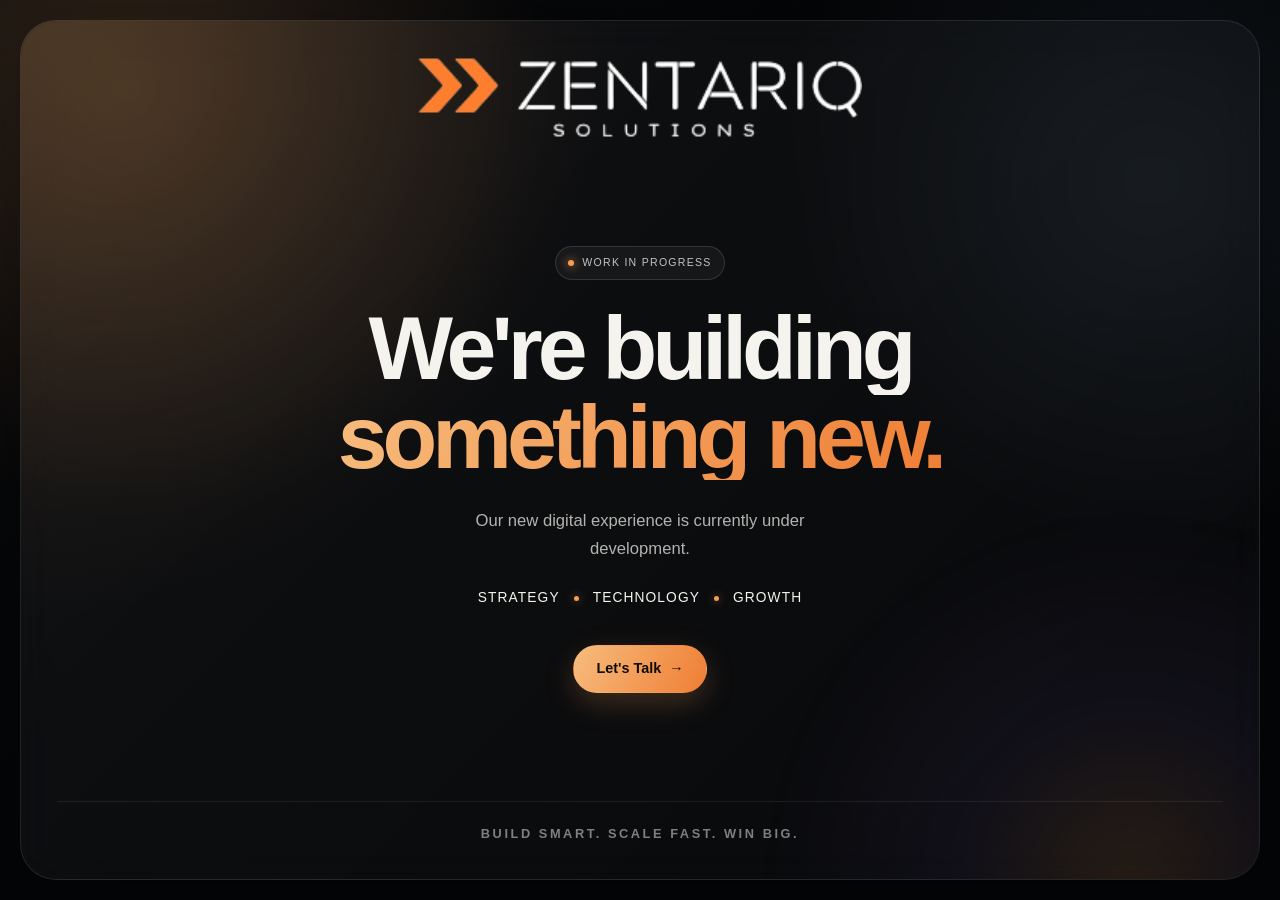
==== commit 25b29829: "Make the Work in Progress page the homepage - Serve the Work in Progress page as index.html so it sh" ====
--- a/index.html
+++ b/index.html
@@ -3,26 +3,18 @@
 <head>
     <meta charset="UTF-8">
     <meta name="viewport" content="width=device-width, initial-scale=1.0">
-    <meta name="description" content="Zentariq Experience OS is a premium digital experience showing how the company builds world-class product systems.">
-    <title>Zentariq Experience OS</title>
+    <meta name="description" content="Zentariq Solutions is building something new. Our new digital experience is currently under development.">
+    <title>Zentariq Solutions | Work in Progress</title>
     <link rel="icon" type="image/png" href="site-files/zentariq-logo.png">
     <style>
         :root {
             --bg: #040507;
-            --bg-elevated: rgba(13, 17, 24, 0.84);
-            --surface: rgba(255, 255, 255, 0.06);
-            --surface-strong: rgba(255, 255, 255, 0.12);
             --border: rgba(255, 255, 255, 0.16);
             --text: #f5f3ee;
             --text-soft: rgba(245, 243, 238, 0.72);
+            --text-faint: rgba(245, 243, 238, 0.5);
             --accent: #f59f51;
             --accent-strong: #ff7d1f;
-            --glow: rgba(245, 159, 81, 0.24);
-            --shadow: 0 30px 80px rgba(0, 0, 0, 0.34);
-            --max: 1200px;
-            --radius-xl: 32px;
-            --radius-lg: 24px;
-            --radius-md: 18px;
             --transition: 220ms cubic-bezier(0.2, 0.8, 0.2, 1);
         }
 
@@ -30,10 +22,6 @@
             box-sizing: border-box;
             margin: 0;
             padding: 0;
-        }
-
-        html {
-            scroll-behavior: smooth;
         }
 
         body {
@@ -41,8 +29,11 @@
             background: var(--bg);
             color: var(--text);
             min-height: 100vh;
+            min-height: 100svh;
             overflow-x: hidden;
             line-height: 1.5;
+            display: flex;
+            padding: 20px;
         }
 
         body::before {
@@ -91,251 +82,220 @@
             transition: opacity 0.25s ease;
         }
 
-        .site-shell {
+        .wip-frame {
             position: relative;
             z-index: 1;
-        }
-
-        .topbar {
-            position: fixed;
-            inset: 0 0 auto 0;
-            z-index: 30;
-            padding: 18px 20px 0;
-            pointer-events: none;
-        }
-
-        .topbar-inner {
-            max-width: 1440px;
-            margin: 0 auto;
-            display: flex;
-            align-items: center;
-            justify-content: space-between;
-            gap: 18px;
-            padding: 14px 20px;
-            border: 1px solid rgba(255,255,255,0.12);
-            background: rgba(5, 5, 5, 0.4);
-            backdrop-filter: blur(18px);
-            border-radius: 999px;
-            box-shadow: 0 10px 40px rgba(0, 0, 0, 0.24);
-            pointer-events: auto;
-            transition: background var(--transition), border-color var(--transition), transform var(--transition);
-        }
-
-        .topbar.is-scrolled .topbar-inner {
-            background: rgba(5, 5, 5, 0.78);
-            border-color: rgba(255,255,255,0.18);
-            transform: translateY(4px);
-        }
-
-        .brand {
-            display: flex;
-            align-items: center;
-            gap: 12px;
-            font-weight: 600;
-            letter-spacing: 0.1em;
-            text-transform: uppercase;
-            font-size: 0.8rem;
-            color: var(--text);
-        }
-
-        .brand img {
-            width: 36px;
-            height: 36px;
-            border-radius: 10px;
-        }
-
-        .nav-links {
-            display: flex;
-            align-items: center;
-            gap: 20px;
-            color: var(--text-soft);
-            font-size: 0.94rem;
-        }
-
-        .nav-links a {
-            position: relative;
-            padding-bottom: 2px;
-            transition: color var(--transition);
-        }
-
-        .nav-links a::after {
-            content: "";
-            position: absolute;
-            left: 0;
-            bottom: -4px;
-            width: 100%;
-            height: 1px;
-            background: var(--text);
-            transform: scaleX(0);
-            transform-origin: left;
-            transition: transform var(--transition);
-        }
-
-        .nav-links a:hover::after,
-        .nav-links a.is-active::after {
-            transform: scaleX(1);
-        }
-
-        .nav-cta {
-            border: 1px solid rgba(255,255,255,0.16);
-            padding: 9px 14px;
-            border-radius: 999px;
-            background: rgba(255,255,255,0.05);
-            transition: transform var(--transition), border-color var(--transition), background var(--transition);
-        }
-
-        .nav-cta:hover {
-            transform: translateY(-2px);
-            border-color: rgba(245, 159, 81, 0.42);
-            background: rgba(245, 159, 81, 0.14);
-        }
-
-        .hero,
-        section {
-            width: min(100%, var(--max));
-            margin: 0 auto;
-            padding: 28px 20px;
-        }
-
-        .hero {
-            min-height: 100vh;
-            padding: 110px 20px 40px;
-            display: flex;
-            align-items: center;
-            position: relative;
-            overflow: hidden;
-        }
-
-        .hero-shell {
+            flex: 1;
+            min-width: 0;
+            display: grid;
+            grid-template-columns: minmax(0, 1fr);
+            grid-template-rows: auto 1fr auto;
             width: min(100%, 1440px);
             margin: 0 auto;
-            display: grid;
-            grid-template-columns: minmax(0, 0.95fr) minmax(420px, 1.05fr);
-            gap: clamp(28px, 3.4vw, 56px);
-            align-items: center;
-            padding: clamp(24px, 3vw, 34px);
-            border: 1px solid rgba(255,255,255,0.08);
+            padding: clamp(22px, 3vw, 36px);
+            border: 1px solid rgba(255,255,255,0.1);
             border-radius: 36px;
-            background: linear-gradient(135deg, rgba(255,255,255,0.06), rgba(255,255,255,0.024));
+            background: linear-gradient(135deg, rgba(255,255,255,0.05), rgba(255,255,255,0.018));
             box-shadow: 0 26px 80px rgba(0, 0, 0, 0.28);
             backdrop-filter: blur(18px);
-            position: relative;
-        }
-
-        .hero-shell::before {
+            overflow: hidden;
+            isolation: isolate;
+        }
+
+        .wip-frame::before {
             content: "";
             position: absolute;
             inset: 0;
             border-radius: inherit;
-            background: radial-gradient(circle at top left, rgba(245, 159, 81, 0.16), transparent 40%);
+            background: radial-gradient(circle at top left, rgba(245, 159, 81, 0.14), transparent 40%);
             pointer-events: none;
-        }
-
-        .hero-content {
-            position: relative;
-            z-index: 1;
-            max-width: 620px;
-        }
-
-        .hero-eyebrow,
-        .hero-title,
-        .hero-copy,
-        .hero-actions,
-        .hero-browser {
+            z-index: -1;
+        }
+
+        .wip-frame::after {
+            content: "";
+            position: absolute;
+            width: 60vw;
+            height: 60vw;
+            bottom: -30vw;
+            right: -20vw;
+            border-radius: 50%;
+            background: radial-gradient(circle, rgba(245,159,81,.12), rgba(148,113,218,.06) 32%, transparent 68%);
+            filter: blur(12px);
+            pointer-events: none;
+            z-index: -1;
+            animation: heroMesh 18s ease-in-out infinite alternate;
+        }
+
+        .wip-header {
+            display: flex;
+            justify-content: center;
+        }
+
+        .brand {
+            display: inline-flex;
+            max-width: 100%;
+            align-items: center;
+            gap: 14px;
+            color: var(--text-soft);
+            font-size: 0.72rem;
+            font-weight: 600;
+            letter-spacing: 0.14em;
+            text-transform: uppercase;
+        }
+
+        .brand img {
+            width: 444px;
+            max-width: 100%;
+            height: auto;
+            object-fit: contain;
+        }
+
+        .wip-content {
+            align-self: center;
+            justify-self: center;
+            display: flex;
+            flex-direction: column;
+            align-items: center;
+            text-align: center;
+            max-width: 760px;
+            padding: 56px 0;
+        }
+
+        .reveal {
             opacity: 0;
             transform: translateY(18px);
-            transition: opacity 0.75s ease, transform 0.75s ease;
-        }
-
-        .hero-shell.is-ready .hero-eyebrow,
-        .hero-shell.is-ready .hero-title,
-        .hero-shell.is-ready .hero-copy,
-        .hero-shell.is-ready .hero-actions,
-        .hero-shell.is-ready .hero-browser {
+            transition: opacity 0.75s cubic-bezier(.16,1,.3,1), transform 0.75s cubic-bezier(.16,1,.3,1);
+        }
+
+        body.is-ready .reveal {
             opacity: 1;
+            transform: none;
+        }
+
+        .status-pill {
+            display: inline-flex;
+            align-items: center;
+            gap: 8px;
+            margin-bottom: 26px;
+            padding: 8px 12px;
+            border-radius: 999px;
+            background: rgba(255,255,255,0.045);
+            border: 1px solid rgba(255,255,255,0.12);
+            color: rgba(245,243,238,.78);
+            font-size: 0.66rem;
+            letter-spacing: 0.12em;
+            text-transform: uppercase;
+            transition-delay: 300ms;
+        }
+
+        .live-dot {
+            width: 6px;
+            height: 6px;
+            border-radius: 50%;
+            background: var(--accent);
+            box-shadow: 0 0 10px var(--accent);
+            animation: blink 1.8s ease-in-out infinite;
+        }
+
+        .wip-title {
+            font-size: clamp(2.7rem, 7vw, 5.6rem);
+            line-height: 0.95;
+            letter-spacing: -0.055em;
+            margin-bottom: 24px;
+        }
+
+        .wip-title .title-line {
+            display: block;
+            overflow: hidden;
+            padding-bottom: 0.04em;
+        }
+
+        .wip-title .title-line span {
+            display: block;
+            transform: translateY(110%);
+            transition: transform .85s cubic-bezier(.16,1,.3,1);
+            transition-delay: 500ms;
+        }
+
+        .wip-title .title-line:nth-child(2) span {
+            transition-delay: 630ms;
+            background: linear-gradient(115deg, #f7bc7d, #ef7e34);
+            -webkit-background-clip: text;
+            background-clip: text;
+            color: transparent;
+        }
+
+        body.is-ready .wip-title .title-line span {
             transform: translateY(0);
         }
 
-        .hero-eyebrow {
-            display: inline-flex;
-            align-items: center;
-            gap: 8px;
-            padding: 9px 12px;
-            border-radius: 999px;
-            background: rgba(255,255,255,0.06);
-            border: 1px solid rgba(255,255,255,0.12);
+        .wip-copy {
             color: var(--text-soft);
-            text-transform: uppercase;
-            letter-spacing: 0.14em;
-            font-size: 0.74rem;
-            margin-bottom: 18px;
-        }
-
-        .hero-eyebrow::before {
-            content: "";
-            width: 7px;
-            height: 7px;
-            border-radius: 50%;
-            background: linear-gradient(135deg, var(--accent), #fff4d7);
-            box-shadow: 0 0 12px rgba(245, 159, 81, 0.6);
-        }
-
-        .hero-title {
-            font-size: clamp(2.7rem, 5.2vw, 4.7rem);
-            line-height: 0.95;
-            letter-spacing: -0.03em;
-            margin-bottom: 16px;
-            max-width: 10.5ch;
-            transition-delay: 180ms;
-        }
-
-        .hero-copy {
-            color: var(--text-soft);
-            font-size: clamp(1rem, 1.35vw, 1.12rem);
-            max-width: 60ch;
-            margin-bottom: 24px;
-            transition-delay: 320ms;
-        }
-
-        .hero-actions {
+            font-size: clamp(1rem, 1.3vw, 1.12rem);
+            line-height: 1.65;
+            max-width: 38ch;
+            margin-bottom: 26px;
+            transition-delay: 950ms;
+        }
+
+        .pillars {
             display: flex;
             flex-wrap: wrap;
-            gap: 12px;
-            margin-bottom: 24px;
-            transition-delay: 460ms;
+            justify-content: center;
+            align-items: center;
+            gap: 10px 14px;
+            margin-bottom: 36px;
+            color: var(--text);
+            font-size: 0.86rem;
+            letter-spacing: 0.08em;
+            text-transform: uppercase;
+            transition-delay: 1150ms;
+        }
+
+        .pillars i {
+            width: 5px;
+            height: 5px;
+            border-radius: 50%;
+            background: var(--accent);
+            box-shadow: 0 0 10px rgba(245, 159, 81, 0.6);
+        }
+
+        .wip-actions {
+            transition-delay: 1350ms;
         }
 
         .btn {
             display: inline-flex;
             align-items: center;
+            justify-content: center;
             gap: 8px;
-            justify-content: center;
-            padding: 12px 18px;
+            min-height: 48px;
+            padding: 12px 22px;
             border-radius: 999px;
             border: 1px solid transparent;
+            font-size: 0.9rem;
             cursor: pointer;
-            transition: transform var(--transition), box-shadow var(--transition), border-color var(--transition), background var(--transition);
-            position: relative;
-            overflow: hidden;
+            transition: transform 250ms ease, box-shadow 250ms ease;
         }
 
         .btn:hover {
             transform: translateY(-2px);
+            box-shadow: 0 12px 25px rgba(0,0,0,.22);
+        }
+
+        .btn:focus-visible {
+            outline: 2px solid var(--accent);
+            outline-offset: 3px;
         }
 
         .btn-primary {
-            background: linear-gradient(135deg, var(--accent), var(--accent-strong));
+            background: linear-gradient(115deg, #f7bc7d, #ef7e34);
             color: #100c07;
             font-weight: 700;
             box-shadow: 0 10px 30px rgba(245, 159, 81, 0.22);
         }
 
-        .btn-secondary {
-            background: rgba(255,255,255,0.05);
-            border-color: rgba(255,255,255,0.12);
-            color: var(--text);
-        }
-
         .btn-arrow {
             display: inline-flex;
             transition: transform 250ms ease;
@@ -345,544 +305,60 @@
             transform: translateX(4px);
         }
 
-        .hero-browser {
-            position: relative;
-            z-index: 1;
-            transition-delay: 620ms;
-            transform-style: preserve-3d;
-            perspective: 1200px;
-        }
-
-        .browser-window {
-            border: 1px solid rgba(255,255,255,0.1);
-            border-radius: 24px;
-            padding: 14px;
-            background: rgba(7, 10, 14, 0.78);
-            box-shadow: 0 18px 54px rgba(0, 0, 0, 0.34);
-            backdrop-filter: blur(16px);
-            transform: rotateX(var(--tilt-x, 0deg)) rotateY(var(--tilt-y, 0deg));
-            transition: transform 0.35s ease, box-shadow 0.35s ease;
-            will-change: transform;
-        }
-
-        .browser-window:hover {
-            box-shadow: 0 24px 60px rgba(0, 0, 0, 0.42);
-        }
-
-        .browser-toolbar {
+        .wip-footer {
             display: flex;
             align-items: center;
-            justify-content: space-between;
-            padding: 10px 12px;
-            border-radius: 14px;
-            background: rgba(255,255,255,0.04);
-            color: var(--text-soft);
+            justify-content: center;
+            gap: 16px;
+            padding-top: 22px;
+            border-top: 1px solid rgba(255,255,255,0.08);
+            color: var(--text-faint);
             font-size: 0.8rem;
-            margin-bottom: 12px;
-        }
-
-        .browser-dots {
-            display: flex;
-            gap: 7px;
-        }
-
-        .browser-dots span {
-            width: 8px;
-            height: 8px;
-            border-radius: 50%;
-            background: rgba(255,255,255,0.28);
-        }
-
-        .browser-screen {
-            min-height: 440px;
-            border-radius: 18px;
-            background: linear-gradient(145deg, rgba(255,255,255,0.05), rgba(255,255,255,0.02));
-            border: 1px solid rgba(255,255,255,0.08);
-            padding: 14px;
-            position: relative;
-            overflow: hidden;
-        }
-
-        .browser-screen::before {
-            content: "";
-            position: absolute;
-            inset: 0;
-            background: radial-gradient(circle at top right, rgba(245, 159, 81, 0.16), transparent 36%);
-            pointer-events: none;
-        }
-
-        .view-panel {
-            display: none;
-            animation: panelFade 0.45s ease;
-        }
-
-        .view-panel.is-active {
-            display: block;
-        }
-
-        .view-grid {
-            display: grid;
-            gap: 10px;
-        }
-
-        .view-card {
-            border-radius: 14px;
-            padding: 12px;
-            background: rgba(255,255,255,0.04);
-            border: 1px solid rgba(255,255,255,0.08);
-        }
-
-        .analytics-card {
-            display: grid;
-            gap: 8px;
-        }
-
-        .analytics-grid {
-            display: grid;
-            grid-template-columns: repeat(2, minmax(0, 1fr));
-            gap: 10px;
-        }
-
-        .metric-pill {
-            border-radius: 12px;
-            padding: 12px;
-            background: rgba(245, 159, 81, 0.12);
-            border: 1px solid rgba(245, 159, 81, 0.2);
-        }
-
-        .metric-pill strong {
-            display: block;
-            font-size: 1.1rem;
-            margin-bottom: 4px;
-        }
-
-        .bar-track {
-            height: 8px;
-            border-radius: 999px;
-            background: rgba(255,255,255,0.08);
-            overflow: hidden;
-            margin-top: 8px;
-        }
-
-        .bar-track span {
-            display: block;
-            height: 100%;
-            border-radius: inherit;
-            background: linear-gradient(90deg, var(--accent), #fff4e9);
-        }
-
-        .crm-list {
-            display: grid;
-            gap: 8px;
-        }
-
-        .crm-item {
-            display: flex;
-            align-items: center;
-            justify-content: space-between;
-            padding: 10px 12px;
-            border-radius: 12px;
-            background: rgba(255,255,255,0.04);
-            color: var(--text-soft);
-        }
-
-        .crm-item strong {
-            color: var(--text);
-        }
-
-        .ai-flow {
-            display: grid;
-            gap: 8px;
-        }
-
-        .ai-node {
-            display: flex;
-            align-items: center;
-            justify-content: center;
-            min-height: 54px;
-            border-radius: 12px;
-            background: rgba(255,255,255,0.04);
-            border: 1px solid rgba(255,255,255,0.08);
-            color: var(--text-soft);
-        }
-
-        .website-preview {
-            display: grid;
-            gap: 8px;
-        }
-
-        .website-section {
-            border-radius: 12px;
-            padding: 10px 12px;
-            background: rgba(255,255,255,0.04);
-            border: 1px solid rgba(255,255,255,0.08);
-        }
-
-        .mobile-phone {
-            display: flex;
-            justify-content: center;
-            padding-top: 8px;
-        }
-
-        .phone-frame {
-            width: 180px;
-            padding: 10px;
-            border-radius: 26px;
-            background: linear-gradient(145deg, rgba(255,255,255,0.14), rgba(255,255,255,0.04));
-            border: 1px solid rgba(255,255,255,0.12);
-            box-shadow: 0 10px 24px rgba(0, 0, 0, 0.24);
-        }
-
-        .phone-screen {
-            border-radius: 18px;
-            padding: 12px;
-            background: linear-gradient(160deg, rgba(245, 159, 81, 0.14), rgba(6, 8, 12, 0.88));
-            min-height: 280px;
-            display: grid;
-            gap: 8px;
-        }
-
-        .phone-card {
-            border-radius: 12px;
-            padding: 10px;
-            background: rgba(255,255,255,0.06);
-            border: 1px solid rgba(255,255,255,0.08);
-        }
-
-        .section-block {
-            padding: 48px 20px 16px;
-        }
-
-        .eyebrow {
-            display: inline-block;
-            margin-bottom: 14px;
-            color: var(--accent);
+            font-weight: 600;
+            letter-spacing: 0.2em;
             text-transform: uppercase;
-            letter-spacing: 0.14em;
-            font-size: 0.72rem;
-            font-weight: 600;
-        }
-
-        .cta-panel h2 {
-            font-size: clamp(1.6rem, 3vw, 2.4rem);
-            letter-spacing: -0.02em;
-            line-height: 1.1;
-            margin-bottom: 14px;
-        }
-
-        .section-heading {
-            display: flex;
-            align-items: end;
-            justify-content: space-between;
-            gap: 18px;
-            margin-bottom: 18px;
-        }
-
-        .section-heading h2 {
-            font-size: clamp(1.25rem, 2vw, 1.7rem);
-            letter-spacing: -0.02em;
-        }
-
-        .section-heading p {
-            color: var(--text-soft);
-            max-width: 52ch;
-        }
-
-        .grid-2 {
-            display: grid;
-            grid-template-columns: 1fr 1fr;
-            gap: 16px;
-        }
-
-        .panel {
-            background: linear-gradient(145deg, rgba(255,255,255,0.06), rgba(255,255,255,0.028));
-            border: 1px solid var(--border);
-            border-radius: var(--radius-lg);
-            padding: 20px;
-            box-shadow: var(--shadow);
-        }
-
-        .showcase-shell {
-            display: grid;
-            grid-template-columns: 0.9fr 1.1fr;
-            gap: 18px;
-            align-items: start;
-        }
-
-        .chip-row {
-            display: flex;
-            flex-wrap: wrap;
-            gap: 10px;
-            margin-top: 14px;
-        }
-
-        .chip {
-            border-radius: 999px;
-            padding: 8px 12px;
-            border: 1px solid rgba(255,255,255,0.1);
-            background: rgba(255,255,255,0.04);
-            color: var(--text-soft);
-            transition: transform var(--transition), border-color var(--transition), background var(--transition);
-            cursor: pointer;
-        }
-
-        .chip:hover,
-        .chip.is-active {
-            transform: translateY(-2px);
-            border-color: rgba(245, 159, 81, 0.42);
-            background: rgba(245, 159, 81, 0.12);
-            color: var(--text);
-        }
-
-        .preview-stage {
-            padding: 16px;
-            border-radius: 22px;
-            border: 1px solid rgba(255,255,255,0.1);
-            background: rgba(4, 6, 9, 0.94);
-            min-height: 420px;
-            position: relative;
-            overflow: hidden;
-        }
-
-        .preview-stage::before {
-            content: "";
-            position: absolute;
-            inset: 0;
-            background: radial-gradient(circle at top right, rgba(245, 159, 81, 0.16), transparent 36%);
-            pointer-events: none;
-        }
-
-        .preview-panel {
-            display: none;
-            animation: fadeIn 300ms ease;
-        }
-
-        .preview-panel.is-active {
-            display: block;
-        }
-
-        .preview-head {
-            display: flex;
-            align-items: center;
-            justify-content: space-between;
-            margin-bottom: 14px;
-        }
-
-        .preview-head strong {
-            font-size: 1rem;
-        }
-
-        .preview-badge {
-            font-size: 0.8rem;
-            padding: 6px 10px;
-            border-radius: 999px;
-            background: rgba(255,255,255,0.08);
-            color: var(--text-soft);
-        }
-
-        .preview-grid {
-            display: grid;
-            gap: 10px;
-        }
-
-        .preview-card {
-            border-radius: 16px;
-            background: rgba(255,255,255,0.04);
-            border: 1px solid rgba(255,255,255,0.08);
-            padding: 14px;
-            min-height: 72px;
-        }
-
-        .preview-hbar {
-            height: 10px;
-            border-radius: 999px;
-            background: rgba(255,255,255,0.08);
-            overflow: hidden;
-            margin-top: 8px;
-        }
-
-        .preview-hbar span {
-            display: block;
-            height: 100%;
-            border-radius: inherit;
-            background: linear-gradient(90deg, var(--accent), #fff4e9);
-            width: var(--target-width, 72%);
-            animation: grow 1.2s ease both;
-        }
-
-        .progress-list {
-            display: grid;
-            gap: 8px;
-        }
-
-        .progress-label {
-            display: flex;
-            justify-content: space-between;
-            align-items: center;
-            color: var(--text-soft);
-            font-size: 0.92rem;
-        }
-
-        .flow-node {
-            display: flex;
-            align-items: center;
-            justify-content: center;
-            min-height: 60px;
-            border-radius: 14px;
-            background: rgba(255,255,255,0.04);
-            border: 1px solid rgba(255,255,255,0.08);
-            color: var(--text-soft);
-            transition: transform var(--transition), border-color var(--transition);
-        }
-
-        .flow-node.is-live {
-            border-color: rgba(245, 159, 81, 0.4);
-            color: var(--text);
-            animation: pulse 1.6s ease-in-out infinite;
-        }
-
-        .stack {
-            display: grid;
-            gap: 10px;
-        }
-
-        .quote {
-            font-size: clamp(1.1rem, 1.7vw, 1.35rem);
-            line-height: 1.45;
-            color: var(--text-soft);
-            margin-bottom: 20px;
-        }
-
-        .signature {
-            color: var(--text-soft);
-            font-size: 0.95rem;
-        }
-
-        .cta-panel {
-            display: grid;
-            grid-template-columns: 1.1fr 0.9fr;
-            gap: 18px;
-            align-items: center;
-        }
-
-        .form-card {
-            padding: 20px;
-            border-radius: var(--radius-lg);
-            background: rgba(255,255,255,0.05);
-            border: 1px solid var(--border);
-        }
-
-        .form-group {
-            display: grid;
-            gap: 8px;
-            margin-bottom: 12px;
-        }
-
-        label {
-            font-size: 0.92rem;
-            color: var(--text-soft);
-        }
-
-        input,
-        textarea {
-            width: 100%;
-            padding: 12px 14px;
-            border-radius: 14px;
-            border: 1px solid rgba(255,255,255,0.12);
-            background: rgba(255,255,255,0.05);
-            color: var(--text);
-            font: inherit;
-        }
-
-        input:focus,
-        textarea:focus {
-            outline: none;
-            border-color: rgba(245, 159, 81, 0.42);
-            box-shadow: 0 0 0 3px rgba(245, 159, 81, 0.14);
-        }
-
-        .submit-btn {
-            width: 100%;
-            margin-top: 6px;
-        }
-
-        .form-message {
-            margin-top: 10px;
-            color: var(--text-soft);
-            min-height: 1.3em;
-        }
-
-        footer {
-            padding: 24px 20px 32px;
-            color: rgba(255,255,255,0.5);
             text-align: center;
-            font-size: 0.9rem;
-        }
-
-        @media (max-width: 980px) {
-            .hero-shell {
-                grid-template-columns: 1fr;
-                padding: 24px;
-            }
-
-            .hero-content {
-                max-width: none;
-            }
-
-            .hero-title {
-                max-width: 12ch;
-            }
-        }
-
-        @media (max-width: 860px) {
-            .grid-2,
-            .showcase-shell,
-            .cta-panel {
-                grid-template-columns: 1fr;
-            }
-
-            .section-heading {
-                flex-direction: column;
-                align-items: flex-start;
-            }
-
-            .preview-stage {
-                min-height: 300px;
-            }
+            transition-delay: 1550ms;
         }
 
         @media (max-width: 720px) {
-            .topbar {
-                padding: 12px 12px 0;
-            }
-
-            .topbar-inner {
+            body {
+                padding: 12px;
+            }
+
+            .wip-frame {
                 border-radius: 24px;
-                padding: 12px 14px;
-            }
-
-            .nav-links {
-                display: none;
-            }
-
-            .hero {
-                padding: 92px 12px 28px;
-            }
-
-            .hero-shell {
-                padding: 20px;
-            }
-
-            .hero-actions {
-                flex-direction: column;
-            }
-
+            }
+
+            .brand {
+                font-size: 0.64rem;
+            }
+
+            .brand img {
+                width: 360px;
+            }
+
+            .wip-content {
+                padding: 48px 0;
+            }
+
+            .wip-title {
+                font-size: clamp(2.3rem, 11vw, 3.4rem);
+            }
+
+            .wip-footer {
+                font-size: 0.7rem;
+                letter-spacing: 0.14em;
+            }
+        }
+
+        @media (max-width: 420px) {
             .btn {
                 width: 100%;
             }
 
-            .browser-screen {
-                min-height: 360px;
+            .wip-actions {
+                width: 100%;
             }
         }
 
@@ -890,7 +366,6 @@
             *, *::before, *::after {
                 animation: none !important;
                 transition: none !important;
-                scroll-behavior: auto !important;
             }
         }
 
@@ -899,441 +374,63 @@
             to { transform: translateY(-40px); }
         }
 
-        @keyframes pulse {
-            0%, 100% { transform: translateY(0); opacity: 1; }
-            50% { transform: translateY(-2px); opacity: 0.92; }
-        }
-
-        @keyframes fadeIn {
-            from { opacity: 0; transform: translateY(6px); }
-            to { opacity: 1; transform: translateY(0); }
-        }
-
-        @keyframes grow {
-            from { width: 0; }
-            to { width: var(--target-width, 72%); }
-        }
-
-        /* Hero product experience */
-        .topbar { padding-top: 20px; }
-        .topbar { opacity: 0; transform: translateY(-10px); transition: opacity .55s ease, transform .55s ease; }
-        body.is-ready .topbar { opacity: 1; transform: none; }
-        .topbar-inner { min-height: 64px; padding: 10px 14px 10px 18px; background: rgba(9, 10, 13, 0.52); }
-        .brand { gap: 0; }
-        .brand img { width: 148px; height: auto; border-radius: 0; object-fit: contain; }
-        .nav-links { gap: clamp(14px, 1.8vw, 28px); font-size: 0.82rem; letter-spacing: .01em; }
-        .nav-cta { padding: 10px 15px; font-size: .82rem; background: rgba(255,255,255,.08); }
-        .nav-menu { display: none; }
-
-        .hero {
-            width: 100%; max-width: none; min-height: 100svh; padding: 112px 28px 32px;
-            isolation: isolate; overflow: hidden;
-        }
-        .hero::before, .hero::after { content: ""; position: absolute; pointer-events: none; z-index: -1; }
-        .hero::before { inset: 0; background-image: linear-gradient(rgba(255,255,255,.035) 1px, transparent 1px), linear-gradient(90deg, rgba(255,255,255,.035) 1px, transparent 1px); background-size: 72px 72px; mask-image: linear-gradient(110deg, rgba(0,0,0,.72), transparent 72%); opacity: .32; animation: heroGrid 35s linear infinite; }
-        .hero::after { width: 60vw; height: 60vw; top: -25vw; right: -17vw; border-radius: 50%; background: radial-gradient(circle, rgba(245,159,81,.13), rgba(148,113,218,.06) 32%, transparent 68%); filter: blur(12px); animation: heroMesh 18s ease-in-out infinite alternate; }
-        .hero-particles { position:absolute; inset:0; z-index:-1; pointer-events:none; background-image: radial-gradient(circle, rgba(255,255,255,.55) 0 1px, transparent 1.5px), radial-gradient(circle, rgba(245,159,81,.58) 0 1px, transparent 1.5px); background-size: 140px 140px, 220px 220px; background-position: 12px 26px, 74px 104px; opacity:.15; animation:particleDrift 24s linear infinite alternate; }
-        .hero-shell { width: min(100%, 1440px); min-height: min(720px, calc(100svh - 144px)); padding: clamp(20px, 2vw, 30px) 0; grid-template-columns: minmax(0, .82fr) minmax(500px, 1.18fr); gap: clamp(38px, 5vw, 84px); background: none; border: 0; box-shadow: none; backdrop-filter: none; border-radius: 0; }
-        .hero-shell::before { display: none; }
-        .hero-content { max-width: 590px; }
-        .hero-eyebrow, .hero-title, .hero-copy, .hero-actions, .hero-browser { transition-timing-function: cubic-bezier(.16,1,.3,1); }
-        .hero-eyebrow { margin-bottom: 25px; padding: 8px 11px; color: rgba(245,243,238,.78); font-size: .66rem; letter-spacing: .12em; background: rgba(255,255,255,.045); transition-delay: 700ms; }
-        .hero-eyebrow::before { display: none; }
-        .hero-title { max-width: 11ch; margin-bottom: 23px; font-size: clamp(3.15rem, 5.45vw, 5.6rem); line-height: .95; letter-spacing: -.055em; transition-delay: 1000ms; }
-        .hero-title .title-line { display: block; overflow: hidden; }
-        .hero-title .title-line span { display: block; transform: translateY(110%); transition: transform .85s cubic-bezier(.16,1,.3,1); transition-delay: 1000ms; }
-        .hero-shell.is-ready .hero-title .title-line span { transform: translateY(0); }
-        .hero-title .title-line:nth-child(2) span { transition-delay: 1130ms; }
-        .hero-title .title-line:nth-child(3) span { transition-delay: 1260ms; }
-        .hero-copy { max-width: 49ch; margin-bottom: 31px; font-size: clamp(.97rem, 1.15vw, 1.08rem); line-height: 1.65; transition-delay: 1600ms; }
-        .hero-actions { transition-delay: 1900ms; margin: 0; }
-        .btn { min-height: 48px; padding: 12px 19px; font-size: .9rem; transition-duration: 250ms; }
-        .btn:hover { box-shadow: 0 12px 25px rgba(0,0,0,.22); }
-        .btn-primary { background: linear-gradient(115deg, #f7bc7d, #ef7e34); }
-        .btn-secondary:hover { background: rgba(255,255,255,.1); border-color: rgba(255,255,255,.25); }
-        .hero-browser { transition-delay: 2200ms; perspective: 1600px; }
-        .browser-window { padding: 11px; border-radius: 19px; background: rgba(10,12,18,.88); box-shadow: 0 36px 100px rgba(0,0,0,.45), 0 0 0 1px rgba(245,159,81,.04); }
-        .browser-toolbar { padding: 7px 9px 11px; margin: 0; border-radius: 10px 10px 0 0; background: transparent; font-size: .69rem; }
-        .browser-dots { gap: 5px; }.browser-dots span { width: 6px; height: 6px; }.browser-dots span:first-child { background: #f18470; }.browser-dots span:nth-child(2) { background: #efbb69; }.browser-dots span:last-child { background: #80ba8b; }
-        .browser-screen { min-height: 468px; padding: 0; border-radius: 12px; border-color: rgba(255,255,255,.09); background: #11141b; }
-        .browser-screen::before { display:none; }.view-panel { height: 468px; animation: panelFade .55s cubic-bezier(.16,1,.3,1); }.view-panel.is-active { display:block; }
-        .showcase-label { display:flex; align-items:center; justify-content:space-between; padding:14px 17px 10px; color:#8d95a5; font-size:.67rem; letter-spacing:.1em; text-transform:uppercase; }.showcase-label b { color:#f2f1ed; font-size:.7rem; letter-spacing:.02em; text-transform:none; }.live-dot { display:inline-block; width:6px; height:6px; margin-right:5px; border-radius:50%; background:#7cc890; box-shadow:0 0 10px #7cc890; }
-        .analytics-view { padding: 0 14px 14px; }.analytics-kpis { display:grid; grid-template-columns:repeat(3,1fr); gap:8px; }.analytics-kpi { padding:12px; border-radius:10px; background:#191d27; border:1px solid rgba(255,255,255,.055); }.analytics-kpi span { display:block; color:#848d9d; font-size:.64rem; margin-bottom:7px; }.analytics-kpi strong { font-size:1.07rem; letter-spacing:-.04em; }.analytics-kpi em { display:block; color:#81cc9a; font-size:.62rem; font-style:normal; margin-top:3px; }
-        .analytics-chart { position:relative; height:182px; margin-top:10px; padding:16px 12px 12px; border-radius:11px; overflow:hidden; background:linear-gradient(180deg,#1b202b,#161a23); border:1px solid rgba(255,255,255,.055); }.chart-grid { position:absolute; inset:15px 12px; background:repeating-linear-gradient(0deg, transparent 0 35px, rgba(255,255,255,.055) 36px),repeating-linear-gradient(90deg, transparent 0 70px, rgba(255,255,255,.035) 71px); }.chart-svg { position:relative; width:100%; height:100%; overflow:visible; }.chart-line { fill:none; stroke:#f5a65c; stroke-width:3; stroke-linecap:round; stroke-linejoin:round; stroke-dasharray:360; stroke-dashoffset:360; animation:drawLine 2.4s ease-out forwards; }.chart-area { fill:url(#chartGradient); opacity:.55; }.chart-point { fill:#fff1df; stroke:#f5a65c; stroke-width:3; animation:pointPulse 2.4s ease-out infinite; }
-        .analytics-bottom { display:grid; grid-template-columns:1.45fr .8fr; gap:10px; margin-top:10px; }.traffic-card,.channel-card { min-height:116px; padding:12px; border-radius:10px; background:#191d27; border:1px solid rgba(255,255,255,.055); }.card-title { display:block; margin-bottom:12px; color:#b6bdc9; font-size:.68rem; }.progress-row { display:grid; grid-template-columns:62px 1fr 28px; align-items:center; gap:7px; margin-top:8px; color:#858e9e; font-size:.61rem; }.progress-line { height:5px; border-radius:5px; background:#292e3a; overflow:hidden; }.progress-line i { display:block; height:100%; background:#f2a55e; border-radius:inherit; animation:growWidth 1.2s ease both; }.donut { width:55px; height:55px; margin:2px auto 0; border-radius:50%; background:conic-gradient(#f2a55e 0 42%,#9f7bea 42% 72%,#48b6b0 72% 100%); position:relative; }.donut::after { content:'68%'; position:absolute; inset:8px; display:grid; place-items:center; border-radius:50%; background:#191d27; color:#f2f1ed; font-size:.7rem; }
-        .crm-view { display:grid; grid-template-columns:102px 1fr; height:100%; }.crm-sidebar { padding:14px 11px; border-right:1px solid rgba(255,255,255,.07); background:#151922; }.crm-mark { display:flex; align-items:center; gap:6px; color:#e9e8e4; font-size:.68rem; font-weight:700; }.crm-mark i { width:14px; height:14px; border-radius:4px; background:linear-gradient(135deg,#f6ad62,#8e75dc); }.crm-navitem { margin-top:20px; padding:7px; color:#7e8798; font-size:.6rem; border-radius:5px; }.crm-navitem.active { color:#f3f2ee; background:#252b38; }.crm-main { padding:0 13px; overflow:hidden; }.crm-head { display:flex; align-items:center; justify-content:space-between; padding:14px 0; }.crm-head strong { font-size:.93rem; }.crm-head button { border:0; border-radius:6px; padding:6px 8px; color:#19140e; background:#f5ae66; font-size:.61rem; }.pipeline { display:grid; grid-template-columns:repeat(3,1fr); gap:7px; }.pipeline-col { min-width:0; }.pipeline-col > span { display:block; padding:0 2px 8px; color:#8e97a7; font-size:.59rem; }.lead-card { padding:9px; margin-bottom:7px; border-radius:8px; background:#1d222d; border:1px solid rgba(255,255,255,.06); box-shadow:0 4px 12px rgba(0,0,0,.12); }.lead-card b,.lead-card small { display:block; overflow:hidden; text-overflow:ellipsis; white-space:nowrap; }.lead-card b { color:#e9e9e6; font-size:.64rem; }.lead-card small { margin:4px 0 8px; color:#8c95a5; font-size:.55rem; }.lead-card footer { display:flex; justify-content:space-between; padding:0; color:#e3a25e; font-size:.55rem; text-align:left; }.crm-timeline { margin-top:10px; padding:9px; border-top:1px solid rgba(255,255,255,.06); color:#838c9d; font-size:.6rem; }.crm-timeline i { display:inline-block; width:6px; height:6px; margin-right:5px; border-radius:50%; background:#7bc891; }
-        .ai-view { padding:0 15px 14px; background:radial-gradient(circle at 55% 44%,rgba(133,101,210,.14),transparent 38%); }.workflow { position:relative; height:330px; margin-top:5px; }.workflow svg { position:absolute; inset:28px 0; width:100%; height:240px; overflow:visible; }.workflow path { fill:none; stroke:rgba(237,165,92,.48); stroke-width:1.5; stroke-dasharray:6 6; animation:dash 2.4s linear infinite; }.workflow-node { position:absolute; display:flex; align-items:center; gap:8px; width:138px; padding:10px; border-radius:10px; background:#1b202b; border:1px solid rgba(255,255,255,.11); box-shadow:0 8px 20px rgba(0,0,0,.2); color:#e7e7e3; font-size:.64rem; }.workflow-node i { display:grid; place-items:center; width:20px; height:20px; border-radius:6px; background:#312b3b; font-style:normal; }.workflow-node.trigger { top:28px; left:0; }.workflow-node.agent { top:128px; left:calc(50% - 69px); border-color:rgba(170,135,239,.45); }.workflow-node.whatsapp { right:0; bottom:32px; border-color:rgba(107,197,130,.42); }.workflow-node.whatsapp i { background:#1c4931; }.workflow-status { display:flex; justify-content:space-between; padding:10px; border-radius:8px; background:#191e27; color:#929bab; font-size:.62rem; }.workflow-status b { color:#77c892; }
-        .website-view { padding:0 14px 14px; background:#e9e5dd; color:#1d1d20; overflow:hidden; }.website-top { display:flex; justify-content:space-between; padding:12px 4px; font-size:.62rem; font-weight:700; }.website-top span { color:#73716f; font-weight:400; }.mini-site { animation:siteScroll 7s ease-in-out infinite alternate; }.mini-site-hero { padding:30px 16px 26px; border-radius:10px; color:#f7f2e7; background:linear-gradient(130deg,#212a3a,#3f3040); }.mini-site-hero span { color:#e7b67f; font-size:.58rem; letter-spacing:.12em; text-transform:uppercase; }.mini-site-hero h3 { max-width:8ch; margin:8px 0 13px; font-size:1.7rem; line-height:.92; letter-spacing:-.07em; }.mini-site-hero i { display:inline-block; padding:6px 9px; border-radius:99px; background:#e9b577; color:#1d1c1f; font-size:.58rem; font-style:normal; }.mini-services { display:grid; grid-template-columns:repeat(3,1fr); gap:7px; padding:13px 0; }.mini-service { height:78px; padding:9px; border-radius:8px; background:#d6d1c6; color:#3d3c3b; font-size:.6rem; }.mini-service b { display:block; margin-top:21px; font-size:.67rem; }.mini-footer { padding:20px 10px; color:#ece5dc; background:#27252a; font-size:.7rem; }
-        .mobile-view { height:100%; padding-top:4px; background:radial-gradient(circle at 50% 50%,rgba(245,159,81,.15),transparent 42%),#11151d; }.phone-frame { width:188px; padding:7px; border-radius:27px; background:linear-gradient(130deg,#575c66,#171a20 45%,#666b75); border:1px solid rgba(255,255,255,.32); animation:phoneFloat 4s ease-in-out infinite; }.phone-screen { position:relative; min-height:345px; padding:25px 12px 12px; border-radius:21px; background:linear-gradient(160deg,#222c41,#111820 58%,#18272c); overflow:hidden; }.phone-screen::before { content:""; position:absolute; top:8px; left:50%; width:66px; height:15px; border-radius:999px; transform:translateX(-50%); background:#07090c; }.phone-header { color:#f0f1ee; font-size:.72rem; }.phone-header small { display:block; margin-top:3px; color:#aeb7c5; font-size:.57rem; }.balance-card { margin-top:14px; padding:12px; border-radius:12px; background:linear-gradient(135deg,#e8a55d,#b56e44); color:#1e1612; }.balance-card small { font-size:.57rem; }.balance-card b { display:block; margin:3px 0 11px; font-size:1.3rem; }.balance-card span { font-size:.58rem; }.app-row { display:grid; grid-template-columns:1fr 1fr; gap:7px; margin-top:9px; }.app-tile { padding:8px; border-radius:9px; background:rgba(255,255,255,.09); color:#edf0ec; font-size:.58rem; }.app-tile b { display:block; margin-top:6px; font-size:.85rem; }.app-notification { position:absolute; right:7px; bottom:29px; width:154px; padding:8px; border-radius:10px; background:rgba(249,250,247,.94); box-shadow:0 12px 28px rgba(0,0,0,.3); color:#1b2024; font-size:.58rem; animation:notificationIn 4s ease-in-out infinite; }.app-notification i { color:#5aae73; font-style:normal; }
-        @keyframes heroGrid { to { transform:translate3d(-36px,-36px,0); } } @keyframes heroMesh { to { transform:translate3d(-3vw,5vw,0) scale(1.08); } } @keyframes particleDrift { to { transform:translate3d(20px,-30px,0); } } @keyframes panelFade { from { opacity:0; transform:translateY(8px); } to { opacity:1; transform:none; } } @keyframes drawLine { to { stroke-dashoffset:0; } } @keyframes pointPulse { 50% { r:5; opacity:.72; } } @keyframes growWidth { from { width:0; } } @keyframes dash { to { stroke-dashoffset:-24; } } @keyframes siteScroll { to { transform:translateY(-76px); } } @keyframes phoneFloat { 50% { transform:translateY(-8px); } } @keyframes notificationIn { 0%,30% { transform:translateY(20px); opacity:0; } 45%,85% { transform:none; opacity:1; } 100% { transform:translateY(10px); opacity:0; } }
-        @media (max-width: 1050px) { .hero { padding-inline:22px; } .hero-shell { grid-template-columns:minmax(0,.9fr) minmax(400px,1.1fr); gap:30px; }.hero-title { font-size:clamp(3rem,5vw,4.5rem); }.browser-screen,.view-panel { min-height:420px; height:420px; }.workflow { height:285px; }.phone-screen { min-height:305px; }.analytics-chart { height:152px; } }
-        @media (max-width: 820px) { .topbar { padding:12px 12px 0; }.topbar-inner { min-height:58px; position:relative; }.brand img { width:126px; }.nav-links,.nav-cta { display:none; }.topbar.is-menu-open .nav-links { display:grid; position:absolute; top:calc(100% + 8px); left:0; right:0; gap:0; padding:8px; border:1px solid rgba(255,255,255,.12); border-radius:16px; background:rgba(12,13,17,.94); box-shadow:0 20px 40px rgba(0,0,0,.25); backdrop-filter:blur(18px); }.topbar.is-menu-open .nav-links a { padding:12px 10px; }.topbar.is-menu-open .nav-links a::after { display:none; }.nav-menu { display:grid; place-items:center; width:34px; height:34px; border:1px solid rgba(255,255,255,.14); border-radius:50%; background:rgba(255,255,255,.05); color:#fff; }.nav-menu span,.nav-menu::before,.nav-menu::after { content:""; display:block; width:14px; height:1px; background:currentColor; }.nav-menu::before { transform:translateY(5px); }.nav-menu::after { transform:translateY(-5px); }.hero { min-height:auto; padding:102px 18px 40px; }.hero-shell { min-height:0; grid-template-columns:1fr; gap:38px; }.hero-content { max-width:620px; }.hero-title { max-width:12ch; }.hero-browser { width:min(100%,620px); margin:0 auto; }.browser-screen,.view-panel { min-height:440px; height:440px; } }
-        @media (max-width: 520px) { .hero { padding-inline:14px; }.hero-title { font-size:clamp(2.9rem,14vw,3.8rem); }.hero-eyebrow { margin-bottom:18px; font-size:.6rem; }.hero-copy { margin-bottom:24px; font-size:.93rem; }.hero-actions { flex-direction:column; }.hero-actions .btn { width:100%; }.browser-window { padding:7px; border-radius:15px; }.browser-toolbar { padding:6px 5px 9px; }.browser-screen,.view-panel { min-height:375px; height:375px; }.showcase-label { padding:10px 11px 7px; }.analytics-view { padding:0 9px 9px; }.analytics-kpi { padding:8px; }.analytics-kpi strong { font-size:.92rem; }.analytics-chart { height:135px; }.analytics-bottom { margin-top:7px; }.traffic-card,.channel-card { min-height:96px; padding:9px; }.crm-view { grid-template-columns:74px 1fr; }.crm-sidebar { padding:10px 7px; }.crm-main { padding:0 8px; }.lead-card { padding:6px; }.workflow { height:255px; }.workflow-node { width:116px; padding:8px; font-size:.56rem; }.workflow-node.agent { left:calc(50% - 58px); }.workflow-node.whatsapp { bottom:8px; }.website-view { padding:0 9px 9px; }.mini-site-hero { padding:22px 12px; }.mini-site-hero h3 { font-size:1.35rem; }.phone-frame { width:164px; }.phone-screen { min-height:280px; }.app-notification { bottom:19px; }.view-panel.is-active[data-view="mobile"] { display:flex; align-items:center; justify-content:center; } }
+        @keyframes heroMesh {
+            to { transform: translate3d(-3vw, -5vw, 0) scale(1.08); }
+        }
+
+        @keyframes blink {
+            50% { opacity: 0.35; }
+        }
     </style>
 </head>
 <body>
     <div class="cursor-glow" aria-hidden="true"></div>
-    <div class="site-shell">
-        <header class="topbar" id="topbar">
-            <div class="topbar-inner">
-                <a class="brand" href="#hero" aria-label="Zentariq home">
-                    <img src="site-files/zentariq-logo.png" alt="Zentariq">
+
+    <div class="wip-frame">
+        <header class="wip-header">
+            <a class="brand" href="/" aria-label="Zentariq Solutions home">
+                <img src="site-files/zentariq-logo.png" alt="Zentariq">
+            </a>
+        </header>
+
+        <main class="wip-content">
+            <div class="status-pill reveal"><span class="live-dot" aria-hidden="true"></span>Work in progress</div>
+            <h1 class="wip-title">
+                <span class="title-line"><span>We're building</span></span>
+                <span class="title-line"><span>something new.</span></span>
+            </h1>
+            <p class="wip-copy reveal">Our new digital experience is currently under development.</p>
+            <div class="pillars reveal" aria-label="Strategy, Technology, Growth">
+                <span>Strategy</span><i aria-hidden="true"></i><span>Technology</span><i aria-hidden="true"></i><span>Growth</span>
+            </div>
+            <div class="wip-actions reveal">
+                <a class="btn btn-primary" href="mailto:hello@zentariq.com">
+                    Let's Talk <span class="btn-arrow">→</span>
                 </a>
-                <nav class="nav-links" id="primaryNav" aria-label="Primary navigation">
-                    <a href="#showcase">Solutions</a>
-                    <a href="#os">Process</a>
-                    <a href="#proof">Case Studies</a>
-                    <a href="#os">About</a>
-                    <a href="#contact">Contact</a>
-                </nav>
-                <a class="nav-cta" href="#contact">Book Strategy Call</a>
-                <button class="nav-menu" type="button" aria-label="Open navigation" aria-controls="primaryNav" aria-expanded="false"><span></span></button>
             </div>
-        </header>
-
-        <main>
-            <section class="hero" id="hero">
-                <div class="hero-particles" aria-hidden="true"></div>
-                <div class="hero-shell" id="heroShell">
-                    <div class="hero-content">
-                        <div class="hero-eyebrow">● Trusted Digital Growth Partner</div>
-                        <h1 class="hero-title"><span class="title-line"><span>Building Digital</span></span><span class="title-line"><span>Growth Systems</span></span><span class="title-line"><span>for Modern Businesses</span></span></h1>
-                        <p class="hero-copy">From Strategy &amp; Branding to AI Automation and Performance Marketing, we transform ambitious Businesses into scalable Digital Brands.</p>
-                        <div class="hero-actions">
-                            <a class="btn btn-primary" href="#contact">
-                                Explore Experience <span class="btn-arrow">→</span>
-                            </a>
-                            <a class="btn btn-secondary" href="#contact">Book Strategy Call</a>
-                        </div>
-                    </div>
-
-                    <div class="hero-browser" id="heroBrowser" aria-label="Interactive product showcase">
-                        <div class="browser-window">
-                            <div class="browser-toolbar">
-                                <div class="browser-dots"><span></span><span></span><span></span></div>
-                                <div>Product Experience</div>
-                            </div>
-                            <div class="browser-screen">
-                                <div class="view-panel is-active" data-view="analytics">
-                                    <div class="showcase-label"><b>Growth overview</b><span><i class="live-dot"></i>Live data</span></div>
-                                    <div class="analytics-view"><div class="analytics-kpis"><div class="analytics-kpi"><span>Revenue</span><strong>$124.8k</strong><em>↑ 18.2%</em></div><div class="analytics-kpi"><span>Qualified leads</span><strong>1,284</strong><em>↑ 24.1%</em></div><div class="analytics-kpi"><span>Conversion</span><strong>11.8%</strong><em>↑ 2.4%</em></div></div><div class="analytics-chart"><div class="chart-grid"></div><svg class="chart-svg" viewBox="0 0 480 150" preserveAspectRatio="none"><defs><linearGradient id="chartGradient" x1="0" x2="0" y1="0" y2="1"><stop stop-color="#f5a65c" stop-opacity=".45"/><stop offset="1" stop-color="#f5a65c" stop-opacity="0"/></linearGradient></defs><path class="chart-area" d="M0 125 L40 108 L75 115 L110 83 L150 97 L190 63 L225 76 L265 46 L305 68 L345 38 L385 49 L430 18 L480 28 V150 H0Z"/><path class="chart-line" d="M0 125 L40 108 L75 115 L110 83 L150 97 L190 63 L225 76 L265 46 L305 68 L345 38 L385 49 L430 18 L480 28"/><circle class="chart-point" cx="430" cy="18" r="4"/></svg></div><div class="analytics-bottom"><div class="traffic-card"><span class="card-title">Acquisition channels</span><div class="progress-row"><span>Organic</span><div class="progress-line"><i style="width:82%"></i></div><b>82%</b></div><div class="progress-row"><span>Paid</span><div class="progress-line"><i style="width:61%"></i></div><b>61%</b></div><div class="progress-row"><span>Referral</span><div class="progress-line"><i style="width:38%"></i></div><b>38%</b></div></div><div class="channel-card"><span class="card-title">Target reached</span><div class="donut"></div></div></div></div>
-                                </div>
-                                <div class="view-panel" data-view="crm">
-                                    <div class="crm-view"><aside class="crm-sidebar"><div class="crm-mark"><i></i>ZEN</div><div class="crm-navitem active">Pipeline</div><div class="crm-navitem">Contacts</div><div class="crm-navitem">Tasks</div><div class="crm-navitem">Reports</div></aside><div class="crm-main"><div class="crm-head"><strong>Sales pipeline</strong><button>+ New deal</button></div><div class="pipeline"><div class="pipeline-col"><span>Qualified · 08</span><div class="lead-card"><b>Acme Group</b><small>Enterprise platform</small><footer><span>$18k</span><span>Today</span></footer></div><div class="lead-card"><b>Northstar</b><small>Growth system</small><footer><span>$12k</span><span>Tue</span></footer></div></div><div class="pipeline-col"><span>Proposal · 05</span><div class="lead-card"><b>Vela Health</b><small>CRM transformation</small><footer><span>$34k</span><span>Today</span></footer></div><div class="lead-card"><b>Modular Co.</b><small>New website</small><footer><span>$8k</span><span>Fri</span></footer></div></div><div class="pipeline-col"><span>Closing · 03</span><div class="lead-card"><b>Studio Axis</b><small>Automation</small><footer><span>$21k</span><span>Today</span></footer></div></div></div><div class="crm-timeline"><i></i>Sarah completed a follow-up task <b>2m ago</b></div></div></div>
-                                </div>
-                                <div class="view-panel" data-view="ai">
-                                    <div class="showcase-label"><b>Automation studio</b><span><i class="live-dot"></i>Workflow live</span></div><div class="ai-view"><div class="workflow"><svg viewBox="0 0 500 280"><path d="M68 65 C70 145, 230 122, 250 154 S400 215,430 224"/></svg><div class="workflow-node trigger"><i>◉</i><span>New lead captured<br><small>Website form</small></span></div><div class="workflow-node agent"><i>✦</i><span>AI qualification<br><small>Intent: high</small></span></div><div class="workflow-node whatsapp"><i>◔</i><span>WhatsApp follow-up<br><small>Message delivered</small></span></div></div><div class="workflow-status"><span>14 leads processed today</span><b>98% automated</b></div></div>
-                                </div>
-                                <div class="view-panel" data-view="website">
-                                    <div class="website-view"><div class="website-top"><b>VERTEX</b><span>Work&nbsp;&nbsp; Studio&nbsp;&nbsp; Contact</span></div><div class="mini-site"><div class="mini-site-hero"><span>Future-ready systems</span><h3>Clarity is a competitive advantage.</h3><i>Explore our work ↗</i></div><div class="mini-services"><div class="mini-service">01<b>Strategy</b></div><div class="mini-service">02<b>Digital products</b></div><div class="mini-service">03<b>Growth</b></div></div><div class="mini-footer">Built for the businesses shaping what comes next.</div></div></div>
-                                </div>
-                                <div class="view-panel" data-view="mobile">
-                                    <div class="mobile-view"><div class="mobile-phone"><div class="phone-frame"><div class="phone-screen"><div class="phone-header">Good morning, Aarya<small>Your business is on track</small></div><div class="balance-card"><small>Performance this month</small><b>₹ 8,46,280</b><span>↑ 24.8% from last month</span></div><div class="app-row"><div class="app-tile">Qualified leads<b>86</b></div><div class="app-tile">Active deals<b>24</b></div></div><div class="app-notification"><i>●</i> New lead is ready for follow-up</div></div></div></div></div>
-                                </div>
-                            </div>
-                        </div>
-                    </div>
-                </div>
-            </section>
-
-            <section class="section-block" id="os">
-                <div class="section-heading">
-                    <h2>A single operating layer for modern growth.</h2>
-                    <p>Rather than presenting services, the experience shows what a company can become when every system is designed to feel intentional, connected, and remarkably calm.</p>
-                </div>
-                <div class="grid-2">
-                    <article class="panel">
-                        <div class="eyebrow">System architecture</div>
-                        <p class="quote">“The interface behaves like a living product surface—clear enough for operators, refined enough for leadership, and polished enough to win trust instantly.”</p>
-                        <div class="signature">— Product experience direction</div>
-                    </article>
-                    <article class="panel">
-                        <div class="eyebrow">Execution model</div>
-                        <div class="stack">
-                            <div class="preview-card"><strong>01</strong> Strategy becomes a tangible product story.</div>
-                            <div class="preview-card"><strong>02</strong> Interfaces are designed for clarity and momentum.</div>
-                            <div class="preview-card"><strong>03</strong> Motion guides attention without noise.</div>
-                        </div>
-                    </article>
-                </div>
-            </section>
-
-            <section class="section-block" id="showcase">
-                <div class="section-heading">
-                    <h2>Interactive product modules.</h2>
-                    <p>Hover across the system surface to preview how each product experience responds in real time.</p>
-                </div>
-                <div class="showcase-shell">
-                    <div class="panel">
-                        <div class="chip-row" role="group" aria-label="Interactive product modules">
-                            <button class="chip is-active" data-view="crm" type="button" aria-pressed="true">CRM</button>
-                            <button class="chip" data-view="analytics" type="button" aria-pressed="false">Analytics</button>
-                            <button class="chip" data-view="ai" type="button" aria-pressed="false">AI</button>
-                            <button class="chip" data-view="website" type="button" aria-pressed="false">Website</button>
-                            <button class="chip" data-view="automation" type="button" aria-pressed="false">Automation</button>
-                            <button class="chip" data-view="proposal" type="button" aria-pressed="false">Proposal</button>
-                        </div>
-                    </div>
-                    <div class="preview-stage">
-                        <div class="preview-panel is-active" data-panel="crm">
-                            <div class="preview-head">
-                                <strong>CRM command center</strong>
-                                <div class="preview-badge">Pipeline sync</div>
-                            </div>
-                            <div class="preview-grid">
-                                <div class="preview-card">
-                                    <div class="progress-list">
-                                        <div class="progress-label"><span>Qualified leads</span><strong>64</strong></div>
-                                        <div class="preview-hbar"><span style="--target-width: 74%"></span></div>
-                                    </div>
-                                </div>
-                                <div class="preview-card">
-                                    <div class="progress-list">
-                                        <div class="progress-label"><span>Stage velocity</span><strong>+28%</strong></div>
-                                        <div class="preview-hbar"><span style="--target-width: 86%"></span></div>
-                                    </div>
-                                </div>
-                            </div>
-                        </div>
-                        <div class="preview-panel" data-panel="analytics">
-                            <div class="preview-head">
-                                <strong>Executive analytics</strong>
-                                <div class="preview-badge">Live reporting</div>
-                            </div>
-                            <div class="preview-grid">
-                                <div class="preview-card">
-                                    <div class="progress-list">
-                                        <div class="progress-label"><span>Conversion rate</span><strong>11.8%</strong></div>
-                                        <div class="preview-hbar"><span style="--target-width: 78%"></span></div>
-                                    </div>
-                                </div>
-                                <div class="preview-card">
-                                    <div class="progress-list">
-                                        <div class="progress-label"><span>Retention trend</span><strong>+19%</strong></div>
-                                        <div class="preview-hbar"><span style="--target-width: 91%"></span></div>
-                                    </div>
-                                </div>
-                            </div>
-                        </div>
-                        <div class="preview-panel" data-panel="ai">
-                            <div class="preview-head">
-                                <strong>AI decision layer</strong>
-                                <div class="preview-badge">Workflow intelligence</div>
-                            </div>
-                            <div class="preview-grid">
-                                <div class="flow-node is-live">Signal intake</div>
-                                <div class="flow-node is-live">Agent routing</div>
-                                <div class="flow-node is-live">Response orchestration</div>
-                            </div>
-                        </div>
-                        <div class="preview-panel" data-panel="website">
-                            <div class="preview-head">
-                                <strong>Corporate site experience</strong>
-                                <div class="preview-badge">Autoscroll flow</div>
-                            </div>
-                            <div class="preview-grid">
-                                <div class="preview-card">A narrative journey that feels cinematic and effortless.</div>
-                                <div class="preview-card">Sections reveal with calm motion and focused hierarchy.</div>
-                            </div>
-                        </div>
-                        <div class="preview-panel" data-panel="automation">
-                            <div class="preview-head">
-                                <strong>Automation engine</strong>
-                                <div class="preview-badge">Operational calm</div>
-                            </div>
-                            <div class="preview-grid">
-                                <div class="preview-card">Follow-up flows trigger with exceptional timing.</div>
-                                <div class="preview-card">Teams see outcomes rather than manual overhead.</div>
-                            </div>
-                        </div>
-                        <div class="preview-panel" data-panel="proposal">
-                            <div class="preview-head">
-                                <strong>Proposal experience</strong>
-                                <div class="preview-badge">Narrative presentation</div>
-                            </div>
-                            <div class="preview-grid">
-                                <div class="preview-card">A polished, immersive proposal flow built for momentum.</div>
-                                <div class="preview-card">Every page behaves like a high-conviction product reveal.</div>
-                            </div>
-                        </div>
-                    </div>
-                </div>
-            </section>
-
-            <section class="section-block" id="proof">
-                <div class="section-heading">
-                    <h2>Proof that is felt, not explained.</h2>
-                    <p>Premium digital products are recognized by their clarity, restraint, and confidence. The experience demonstrates that immediately.</p>
-                </div>
-                <div class="grid-2">
-                    <article class="panel">
-                        <div class="eyebrow">Signal quality</div>
-                        <div class="stack">
-                            <div class="preview-card"><strong>60 FPS motion language</strong><br>Layered, subtle, and purposeful.</div>
-                            <div class="preview-card"><strong>95+ accessibility and performance</strong><br>Built for thoughtful use, not just visual impact.</div>
-                        </div>
-                    </article>
-                    <article class="panel">
-                        <div class="eyebrow">Product ambition</div>
-                        <div class="quote">“This is what a company looks like when it has already internalized the standards of modern software.”</div>
-                        <div class="signature">— Experience design review</div>
-                    </article>
-                </div>
-            </section>
-
-            <section class="section-block" id="contact">
-                <div class="cta-panel">
-                    <div>
-                        <div class="eyebrow">Request a strategic briefing</div>
-                        <h2>Let the experience speak for the work.</h2>
-                        <p class="quote">If your next initiative needs the confidence of a premium product, we can shape it into something memorable from the first interaction.</p>
-                    </div>
-                    <div class="form-card">
-                        <form id="contactForm" novalidate>
-                            <div class="form-group">
-                                <label for="name">Name</label>
-                                <input type="text" id="name" name="name" placeholder="Your name" required>
-                            </div>
-                            <div class="form-group">
-                                <label for="email">Email</label>
-                                <input type="email" id="email" name="email" placeholder="name@company.com" required>
-                            </div>
-                            <div class="form-group">
-                                <label for="message">What are you building?</label>
-                                <textarea id="message" name="message" rows="4" placeholder="Share the ambition"></textarea>
-                            </div>
-                            <button type="submit" class="btn btn-primary submit-btn">Start the conversation</button>
-                            <div id="formMessage" class="form-message" aria-live="polite"></div>
-                        </form>
-                    </div>
-                </div>
-            </section>
         </main>
 
-        <footer>
-            Zentariq Experience OS · Designed to feel like the future of business transformation.
+        <footer class="wip-footer reveal">
+            Build smart. Scale fast. Win big.
         </footer>
     </div>
 
     <script>
         const glow = document.querySelector('.cursor-glow');
-        const topbar = document.getElementById('topbar');
-        const heroShell = document.getElementById('heroShell');
-        const browser = document.getElementById('heroBrowser');
-        const navMenu = document.querySelector('.nav-menu');
-        const panels = Array.from(document.querySelectorAll('.view-panel'));
-        const form = document.getElementById('contactForm');
-        const formMessage = document.getElementById('formMessage');
 
         document.addEventListener('mousemove', (event) => {
             glow.style.left = `${event.clientX}px`;
             glow.style.top = `${event.clientY}px`;
             glow.style.opacity = '1';
-            const rect = browser.getBoundingClientRect();
-            const x = (event.clientX - rect.left) / rect.width - 0.5;
-            const y = (event.clientY - rect.top) / rect.height - 0.5;
-            browser.style.setProperty('--tilt-x', `${y * -6}deg`);
-            browser.style.setProperty('--tilt-y', `${x * 8}deg`);
         });
 
         document.addEventListener('mouseleave', () => {
             glow.style.opacity = '0';
-            browser.style.setProperty('--tilt-x', '0deg');
-            browser.style.setProperty('--tilt-y', '0deg');
         });
 
-        function updateTopbar() {
-            topbar.classList.toggle('is-scrolled', window.scrollY > 12);
-        }
-        window.addEventListener('scroll', updateTopbar, { passive: true });
-        updateTopbar();
-
-        function revealHero() {
-            heroShell.classList.add('is-ready');
-        }
-
         window.addEventListener('load', () => {
-            setTimeout(() => document.body.classList.add('is-ready'), 300);
-            revealHero();
+            setTimeout(() => document.body.classList.add('is-ready'), 150);
         });
-
-        navMenu?.addEventListener('click', () => {
-            const isOpen = topbar.classList.toggle('is-menu-open');
-            navMenu.setAttribute('aria-expanded', String(isOpen));
-        });
-
-        document.querySelectorAll('.nav-links a').forEach((link) => {
-            link.addEventListener('click', () => {
-                topbar.classList.remove('is-menu-open');
-                navMenu?.setAttribute('aria-expanded', 'false');
-            });
-        });
-
-        // Showcase module switcher
-        const chips = Array.from(document.querySelectorAll('.chip'));
-        const previewPanels = Array.from(document.querySelectorAll('.preview-panel'));
-
-        function showModule(name) {
-            chips.forEach((chip) => {
-                const active = chip.dataset.view === name;
-                chip.classList.toggle('is-active', active);
-                chip.setAttribute('aria-pressed', String(active));
-            });
-            previewPanels.forEach((panel) => panel.classList.toggle('is-active', panel.dataset.panel === name));
-        }
-
-        chips.forEach((chip) => {
-            chip.addEventListener('click', () => showModule(chip.dataset.view));
-            chip.addEventListener('mouseenter', () => showModule(chip.dataset.view));
-            chip.addEventListener('focus', () => showModule(chip.dataset.view));
-        });
-
-        let currentIndex = 0;
-        const views = ['analytics', 'crm', 'ai', 'website', 'mobile'];
-        let carouselTimer;
-
-        function showView(index) {
-            panels.forEach((panel) => panel.classList.toggle('is-active', panel.dataset.view === views[index]));
-        }
-
-        function startCarousel() {
-            clearInterval(carouselTimer);
-            carouselTimer = setInterval(() => {
-                currentIndex = (currentIndex + 1) % views.length;
-                showView(currentIndex);
-            }, 6000);
-        }
-
-        browser.addEventListener('mouseenter', () => clearInterval(carouselTimer));
-        browser.addEventListener('mouseleave', startCarousel);
-
-        showView(currentIndex);
-        startCarousel();
-
-        if (form) {
-            form.addEventListener('submit', function (event) {
-                event.preventDefault();
-                const name = document.getElementById('name').value.trim();
-                const email = document.getElementById('email').value.trim();
-                if (!name || !email) {
-                    formMessage.textContent = 'Please share your name and email so we can follow up.';
-                    return;
-                }
-                const emailRegex = /^[^\s@]+@[^\s@]+\.[^\s@]+$/;
-                if (!emailRegex.test(email)) {
-                    formMessage.textContent = 'Please enter a valid email address.';
-                    return;
-                }
-                try {
-                    sessionStorage.setItem('zentariqLeadName', name);
-                    sessionStorage.setItem('zentariqLeadEmail', email);
-                } catch (error) {
-                    // Storage can be unavailable in private mode; the form still works.
-                }
-                formMessage.textContent = 'Message received. We will be in touch shortly.';
-                form.reset();
-            });
-        }
     </script>
 </body>
 </html>
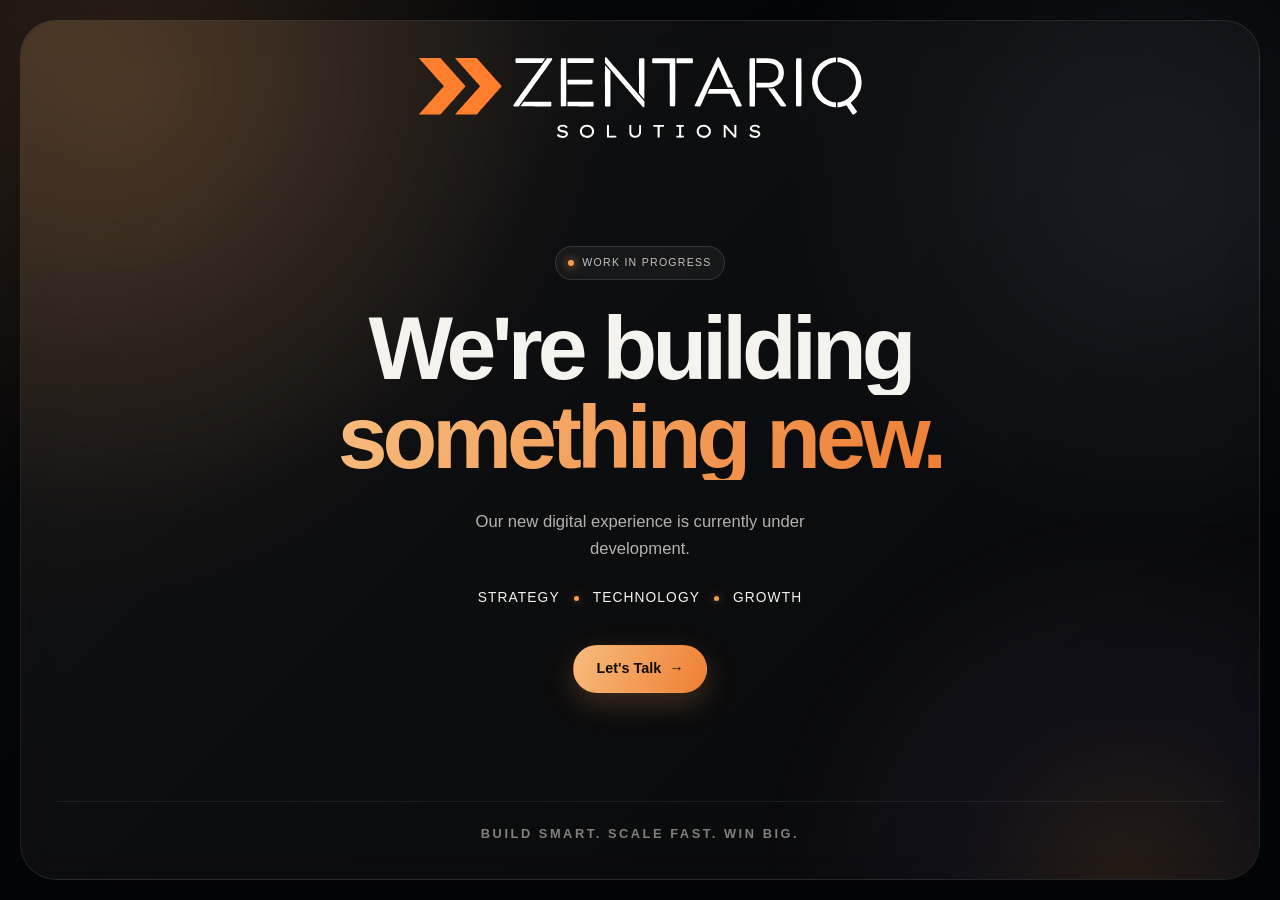
==== commit 0af5cac0: "Use a vector SVG logo on the homepage - Add site-files/zentariq-logo.svg, traced from the highest-re" ====
--- a/index.html
+++ b/index.html
@@ -6,6 +6,7 @@
     <meta name="description" content="Zentariq Solutions is building something new. Our new digital experience is currently under development.">
     <title>Zentariq Solutions | Work in Progress</title>
     <link rel="icon" type="image/png" href="site-files/zentariq-logo.png">
+    <link rel="preload" as="image" href="site-files/zentariq-logo.svg" type="image/svg+xml" fetchpriority="high">
     <style>
         :root {
             --bg: #040507;
@@ -389,7 +390,7 @@
     <div class="wip-frame">
         <header class="wip-header">
             <a class="brand" href="/" aria-label="Zentariq Solutions home">
-                <img src="site-files/zentariq-logo.png" alt="Zentariq">
+                <img src="site-files/zentariq-logo.svg" alt="Zentariq Solutions" width="444" height="82" fetchpriority="high" decoding="async">
             </a>
         </header>
 
